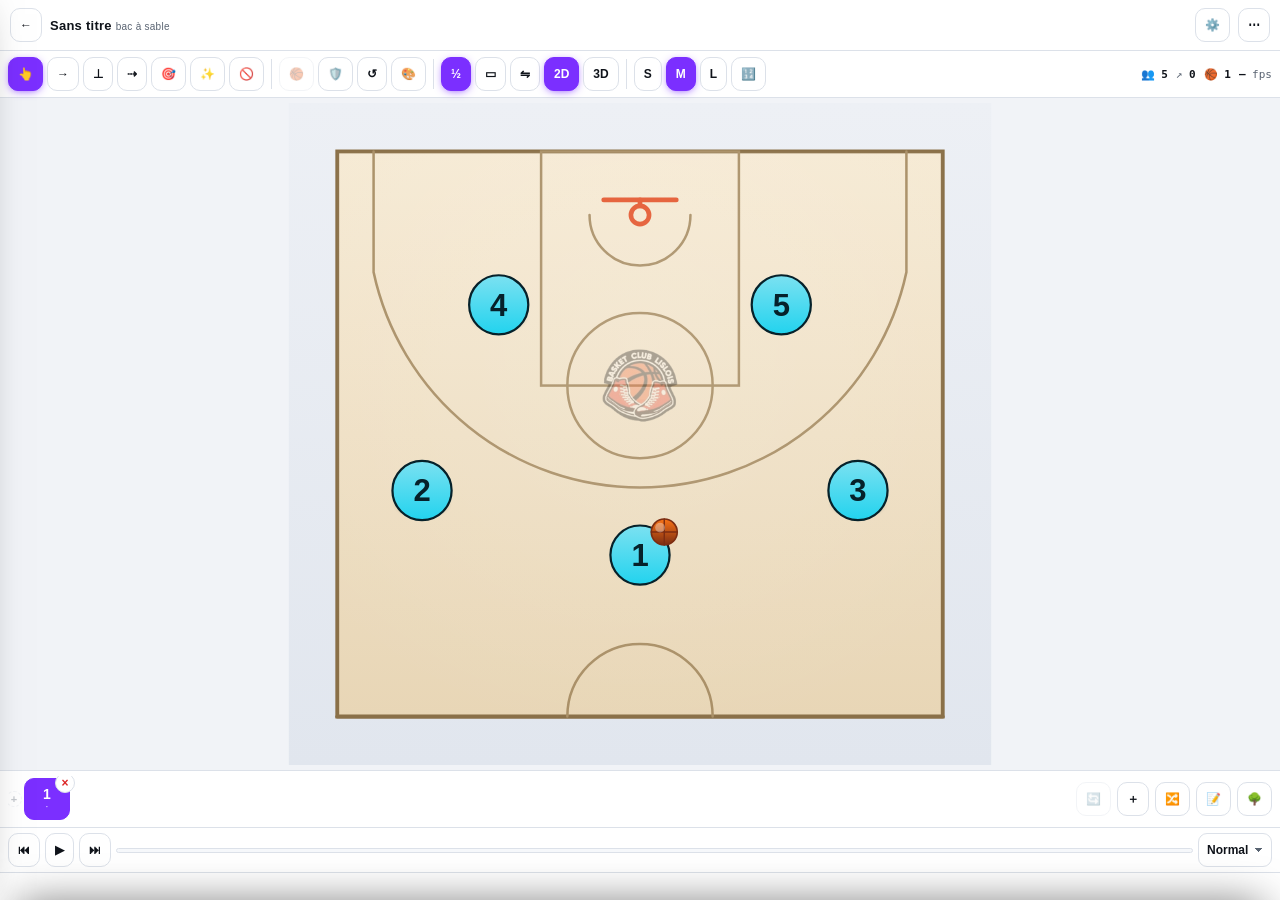
==== src/plays-editor-poc.html @ 437de2b0 "feat(exos): le ballon PARCOURT son trajet - passe, tir et ramassage deviennent sequentiels dans le t" ====
<!doctype html>
<html lang="fr">
<head>
<meta charset="utf-8">
<meta name="viewport" content="width=device-width,initial-scale=1,viewport-fit=cover,maximum-scale=1,user-scalable=no">
<meta name="color-scheme" content="light dark">
<meta name="robots" content="noindex">
<title>Éditeur d'animations — plays BCL</title>
<!--
  ══════════════════════════════════════════════════════════════════════════
  ÉDITEUR D'ANIMATIONS — un média du play, au même titre qu'une vidéo
  ══════════════════════════════════════════════════════════════════════════
  Le fichier ne partage toujours AUCUN code ni état avec index.html : il est
  invoqué en pleine page depuis la fiche d'un play, avec le play (et
  éventuellement l'animation) en paramètres d'URL —

      /src/plays-editor-poc.html?play=<idPlay>[&anim=<idAnim>][&mode=view]

  — et il écrit son résultat dans `plays.animations` (migration
  20260823_002). Sans `?play=`, il s'ouvre en BAC À SABLE : tout fonctionne
  sauf la publication.

  Ce que ce jalon apporte, par rapport au drag-and-drop du jalon 2 :

    · les TEMPS (steps) — un play n'est plus une photo mais une suite de
      photos, chacune avec ses flèches ;
    · la LECTURE animée de ces temps (rAF, jamais setInterval) ;
    · la PERSISTANCE — brouillon local toutes les 5 s + publication dans les
      animations du play ;
    · l'IMPORT / EXPORT JSON d'UNE animation, format d'échange atk-zone ;
    · l'EXPORT PHOTO — un PNG du temps affiché, ou la série complète en ZIP.

  ── CE QUE LA v.174 AJOUTE ────────────────────────────────────────────────
    · la POINTE des flèches est un `marker-end`, plus un triangle peint à part
      — c'est ce qui supprime le « pli » visible avant la tête sur les courbes
      (le trait s'arrête désormais pile à la base de la pointe) ;
    · l'ÉCRAN — une flèche de déplacement ENTIÈRE (trait plein + pointe) suivie
      de la barre perpendiculaire qui matérialise le mur à l'arrivée. C'est un
      déplacement comme un autre pour le modèle (isMoveKind) ;
    · la TAILLE des jetons — S 0,75× · M 1× · L 1,25×, publiée dans le JSON
      (`players_size`). Tout l'habillage étant exprimé en fraction de PR,
      chiffres, ballons et pointes suivent sans cas particulier ;
    · le MIROIR ⇋, qui bascule le play sur l'autre demi-terrain (ou l'autre
      panier) en retournant les coordonnées pour de bon ;
    · les COULEURS D'ÉQUIPE, lues sur le thème (`--pb-primary` /
      `--pb-secondary`, complémentaire HSL à défaut) plutôt qu'en dur ;
    · le LOGO du club peint sur le parquet, embarqué en data: URI pour
      survivre à l'export photo.

  ── CE QUE LA v.175 AJOUTE ────────────────────────────────────────────────
    · l'ÉTIQUETTE des pastilles — chiffres 1…5 ou lettres A…E pour l'attaque,
      la défense restant X1…X5 (`player_label_style`). C'est de l'AFFICHAGE
      pur : le modèle désigne toujours les joueuses par leur id, et le format
      d'échange par son numéro signé. Une seule fonction, labelOf(), sert le
      jeton, l'encart d'info et le fil d'aide.

  ── UN TEMPS = UNE PHOTO + CE QUI SE PASSE PENDANT ────────────────────────
  Chaque temps porte ses positions (`pos`), mais elles ne sont PAS un îlot :
  depuis la v.179 elles DÉCOULENT du temps précédent. C'est l'hérédité qui
  compte — un play est une suite continue, pas une pile de photos.

    · éditer le temps N (déplacer une joueuse, rallonger une flèche) recalcule
      l'entrée de N+1, N+2 … jusqu'au dernier temps : plus personne ne se
      téléporte entre la fin d'un temps et le début du suivant ;
    · le temps que le coach est en train d'éditer, LUI, n'est jamais recalculé
      sous ses doigts : la cascade part toujours de N+1 (cf. touch()). Sans ce
      décalage d'un cran, poser une joueuse serait immédiatement annulé par la
      cascade et le terrain deviendrait inéditable ;
    · la contrepartie est assumée : retoucher un temps AMONT écrase ce qui avait
      été rangé à la main en aval. On édite donc dans l'ordre chronologique.

  Le stockage reste une photo par temps (et non un calcul à la volée) pour la
  raison du jalon 2 : pendant un drag on n'écrit que des attributs, on ne
  reconstruit pas la scène. La cascade coûte 0,03 ms pour 20 temps × 10 jetons,
  elle tourne donc à chaque édition sans cache à invalider.

  ── UNITÉS ────────────────────────────────────────────────────────────────
  1 unité SVG = 10 cm. Toutes les cotes viennent des dimensions officielles
  FIBA : terrain 28,00 × 15,00 m · raquette 4,90 m de large · ligne des
  lancers francs à 5,80 m de la ligne de fond · cercle des LF r = 1,80 m ·
  arc à 3 pts r = 6,75 m depuis l'axe du cercle · corners droits à 0,90 m des
  lignes de touche · cercle (panier) à 1,575 m du fond, r = 0,225 m · planche
  à 1,20 m du fond, largeur 1,80 m · zone de non-charge r = 1,25 m.

  MARGE — 12 unités (1,20 m) tout autour de l'aire de jeu : c'est l'espace
  hors terrain où se place la joueuse qui fait la remise en touche.

  ── MODÈLE vs VUE ─────────────────────────────────────────────────────────
  Le modèle ne connaît QUE des coordonnées terrain ; une vue n'est qu'une
  projection (project/unproject) plus un dessin de terrain. La 2D top-down est
  l'identité, la 3D (lecture seule, jalon 4+) se branchera dans le même
  registre sans toucher au moteur d'édition. L'ÉDITION reste 2D : viser un
  jeton en perspective avec un doigt est frustrant sur iPhone.

  UN MODÈLE PAR MODE (demi / plein) — les deux terrains n'ont pas le même
  repère : chaque mode garde SON jeu de temps. Basculer ne détruit jamais le
  travail en cours. C'est le mode ACTIF qui est publié / exporté.

  ── PERF iPhone ───────────────────────────────────────────────────────────
  Le drag ne reconstruit RIEN : il écrit un transform sur le <g> du jeton et
  réécrit le d= des seules flèches qui touchent ce jeton, une fois par frame
  (rAF). La LECTURE suit la même règle : elle prépare ses éléments une fois en
  entrant dans un temps, puis ne fait qu'écrire des attributs par frame. Aucun
  setInterval nulle part — un timer qui dérive ferait glisser l'animation dès
  que Safari met l'onglet en veille.

  ── SÉCURITÉ ──────────────────────────────────────────────────────────────
  La clé Supabase ci-dessous est la clé PUBLISHABLE, déjà publique dans
  index.html : elle est faite pour vivre dans du JS servi au navigateur. Aucun
  secret de service n'est présent dans ce fichier.
-->
<style>
  /* ── Thème : suit le système, surchargeable par le bouton 🌓 ─────────
     Accent primaire cyan #22D3EE (attaque, cohérent avec le format JSON des
     plays), accent secondaire violet #7B2FFF (défense + contrôles actifs). */
  :root{
    --bg:#F1F3F7; --panel:#FFFFFF; --ink:#0F131A; --ink-2:#5A6472;
    --border:#DCE1E9; --btn:#FFFFFF; --field:#F6F8FB;
    --accent-2:#7B2FFF; --accent-2-ink:#FFFFFF;
    --out-hi:#EDF0F5; --out-lo:#E1E6EE;    /* zone hors-jeu (remises en touche) */
    --court-hi:#F6EAD4; --court-lo:#E8D6B6; /* parquet, dégradé vertical */
    --line:#A98F66; --line-strong:#8A7048;  /* lignes du terrain */
    --hoop:#E4572E;
    --player:#22D3EE; --player-hi:#7BE7F7; --player-ink:#04252E;
    --def:#7B2FFF; --def-hi:#A87CFF; --def-ink:#FFFFFF; --def-line:#3D1180;
    --arw-atk:#0E9BB8; --arw-def:#7B2FFF; --arw-shot:#E4572E;
    --ball:#F97316; --ball-line:#7C2D12;
    --warn:#D97706; --ok:#0E9F6E; --err:#DC2626;
    --sheen:#FFFFFF; --scrim:rgba(9,12,18,.42);
  }
  @media (prefers-color-scheme: dark){
    :root{
      --bg:#080B10; --panel:#121821; --ink:#E9EFF7; --ink-2:#8592A4;
      --border:#212936; --btn:#19212C; --field:#0D131B;
      --accent-2:#9B5CFF; --accent-2-ink:#0B0616;
      --out-hi:#141B25; --out-lo:#0D1219;
      --court-hi:#222B37; --court-lo:#161D26;
      --line:#55647A; --line-strong:#70819A;
      --hoop:#F2703F;
      --player:#22D3EE; --player-hi:#8FEEFB; --player-ink:#04252E;
      --def:#8B4CFF; --def-hi:#B78EFF; --def-ink:#FFFFFF; --def-line:#2B0A5E;
      --arw-atk:#38D9F0; --arw-def:#A87CFF; --arw-shot:#F2703F;
      --ball:#FB923C; --ball-line:#431407;
      --warn:#F59E0B; --ok:#34D399; --err:#F87171;
      --sheen:#FFFFFF; --scrim:rgba(0,0,0,.6);
    }
  }
  html[data-theme="light"]{
    --bg:#F1F3F7; --panel:#FFFFFF; --ink:#0F131A; --ink-2:#5A6472;
    --border:#DCE1E9; --btn:#FFFFFF; --field:#F6F8FB;
    --accent-2:#7B2FFF; --accent-2-ink:#FFFFFF;
    --out-hi:#EDF0F5; --out-lo:#E1E6EE; --court-hi:#F6EAD4; --court-lo:#E8D6B6;
    --line:#A98F66; --line-strong:#8A7048; --hoop:#E4572E; --player-hi:#7BE7F7;
    --def:#7B2FFF; --def-hi:#A87CFF; --def-ink:#FFFFFF; --def-line:#3D1180;
    --arw-atk:#0E9BB8; --arw-def:#7B2FFF; --arw-shot:#E4572E;
    --ball:#F97316; --ball-line:#7C2D12;
    --warn:#D97706; --ok:#0E9F6E; --err:#DC2626; --scrim:rgba(9,12,18,.42);
  }
  html[data-theme="dark"]{
    --bg:#080B10; --panel:#121821; --ink:#E9EFF7; --ink-2:#8592A4;
    --border:#212936; --btn:#19212C; --field:#0D131B;
    --accent-2:#9B5CFF; --accent-2-ink:#0B0616;
    --out-hi:#141B25; --out-lo:#0D1219; --court-hi:#222B37; --court-lo:#161D26;
    --line:#55647A; --line-strong:#70819A; --hoop:#F2703F; --player-hi:#8FEEFB;
    --def:#8B4CFF; --def-hi:#B78EFF; --def-ink:#FFFFFF; --def-line:#2B0A5E;
    --arw-atk:#38D9F0; --arw-def:#A87CFF; --arw-shot:#F2703F;
    --ball:#FB923C; --ball-line:#431407;
    --warn:#F59E0B; --ok:#34D399; --err:#F87171; --scrim:rgba(0,0,0,.6);
  }

  /* ── COULEURS D'ÉQUIPE — tokens de thème (v.174) ──────────────────────
     `--pb-primary` (attaque) et `--pb-secondary` (défense) sont désormais LA
     source des couleurs de jetons et de flèches. Elles portent ici les valeurs
     historiques — cyan / violet — pour que rien ne bouge par défaut, mais
     applyTeamColors() les RELIT au démarrage et à chaque bascule de thème :
     si la page hôte, un thème custom ou ?accent=/?accent2= en fournissent
     d'autres, ce sont celles-là qui pilotent tout. Secondaire absente ⇒ elle
     est dérivée de la primaire par rotation de +180° en HSL. Aucune des deux
     lisible ⇒ on garde ces valeurs de repli, telles quelles. */
  :root{--pb-primary:#22D3EE; --pb-secondary:#7B2FFF}
  @media (prefers-color-scheme: dark){:root{--pb-primary:#22D3EE; --pb-secondary:#8B4CFF}}
  html[data-theme="light"]{--pb-primary:#22D3EE; --pb-secondary:#7B2FFF}
  html[data-theme="dark"]{--pb-primary:#22D3EE; --pb-secondary:#8B4CFF}

  *{box-sizing:border-box}
  html,body{height:100%}
  body{
    margin:0; background:var(--bg); color:var(--ink);
    font-family:-apple-system,BlinkMacSystemFont,'Segoe UI',Roboto,sans-serif;
    display:flex; flex-direction:column; height:100dvh;
    /* Rien ne doit scroller : le drag ne doit jamais entrer en concurrence
       avec le scroll/bounce iOS. */
    overflow:hidden; overscroll-behavior:none;
    -webkit-user-select:none; user-select:none; -webkit-touch-callout:none;
    -webkit-tap-highlight-color:transparent;
    padding:env(safe-area-inset-top) env(safe-area-inset-right) env(safe-area-inset-bottom) env(safe-area-inset-left);
  }
  header{
    display:flex; align-items:center; gap:8px; padding:8px 10px;
    background:var(--panel); border-bottom:1px solid var(--border); flex:none;
  }
  header .title{font-size:13px; font-weight:700; letter-spacing:.02em; flex:1; min-width:0;
    overflow:hidden; text-overflow:ellipsis; white-space:nowrap}
  header .sub{font-size:10px; color:var(--ink-2); font-weight:500}
  .btn{
    appearance:none; border:1px solid var(--border); background:var(--btn);
    color:var(--ink); border-radius:10px; padding:0 12px; min-height:38px;
    font-size:13px; font-weight:600; cursor:pointer; touch-action:manipulation;
    transition:background .12s ease, border-color .12s ease, color .12s ease;
    white-space:nowrap;
  }
  .btn.on{
    background:var(--accent-2); color:var(--accent-2-ink);
    border-color:var(--accent-2); box-shadow:0 2px 10px -3px var(--accent-2);
  }
  .btn:disabled{opacity:.35; cursor:default; box-shadow:none}
  .btn.sm{min-height:34px; padding:0 9px; font-size:12px}
  .btn.xs{min-height:30px; padding:0 8px; font-size:11px; border-radius:8px}
  .btn.wide{width:100%; justify-content:center; text-align:left; padding:0 14px}
  .btn.danger{color:var(--err)}
  .bar{
    display:flex; align-items:center; gap:6px; padding:6px 8px; flex:none;
    flex-wrap:wrap; border-bottom:1px solid var(--border); background:var(--panel);
  }
  .seg{display:flex; gap:4px}
  .sep{width:1px; align-self:stretch; background:var(--border); margin:2px 1px}
  /* Encart d'info : compteurs du schéma + FPS mesuré pendant le drag/lecture. */
  .badge{
    margin-left:auto; display:flex; gap:8px; align-items:center;
    font-family:ui-monospace,SFMono-Regular,Menlo,monospace; font-size:11px;
    color:var(--ink-2); white-space:nowrap;
  }
  .badge b{color:var(--ink); font-weight:700}
  .stage{flex:1; min-height:0; padding:5px 8px; display:flex}
  svg#court{
    width:100%; height:100%; display:block;
    /* CLÉ iPhone : coupe scroll, pinch et double-tap-zoom sur toute la
       surface du terrain, sinon Safari « vole » le geste au 1er mouvement. */
    touch-action:none;
  }

  /* ── Dégradés (les attributs SVG n'acceptent pas var(), on passe par CSS) */
  #gOut .a{stop-color:var(--out-hi)}     #gOut .b{stop-color:var(--out-lo)}
  #gFloor .a{stop-color:var(--court-hi)} #gFloor .b{stop-color:var(--court-lo)}
  #gDisc .a{stop-color:var(--player-hi)} #gDisc .b{stop-color:var(--player)}
  #gDef .a{stop-color:var(--def-hi)}     #gDef .b{stop-color:var(--def)}
  #gBall .a{stop-color:var(--ball)}      #gBall .b{stop-color:var(--ball-line)}
  #gSheen .a{stop-color:var(--sheen); stop-opacity:.13}
  #gSheen .b{stop-color:var(--sheen); stop-opacity:0}
  #gShadow .a{stop-color:#000; stop-opacity:.34}
  #gShadow .b{stop-color:#000; stop-opacity:.14}
  #gShadow .c{stop-color:#000; stop-opacity:0}

  .out{fill:url(#gOut)}
  .court{fill:url(#gFloor)}
  .sheen{fill:url(#gSheen); pointer-events:none}
  /* Lignes fines : le trait « premium » vient de la finesse + du dégradé
     de fond, pas d'un contour épais. */
  .ln{fill:none; stroke:var(--line); stroke-width:.62; stroke-linecap:round}
  .ln.strong{stroke:var(--line-strong); stroke-width:.95}
  .hp{fill:none; stroke:var(--hoop); stroke-width:1.15; stroke-linecap:round}
  /* ── v.214 · JALON 6 — VUE 3D (LECTURE SEULE) ───────────────────────
     Perspective OBLIQUE : le sol subit UNE matrice affine, partagee par le
     terrain, les fleches, les zones et le calque de lecture. project() EST
     cette matrice : un trace ecrit en coordonnees terrain atterrit donc
     exactement sous le jeton, sans toucher au constructeur de chemins.
     Les elements VERTICAUX (panneau, cercle, filet, jetons) restent DEBOUT :
     ils sont poses a la position projetee mais jamais deformes. */
  .sky3{fill:url(#gSky); pointer-events:none}
  .slab3{fill:#000; opacity:.42; pointer-events:none}
  .bb3{fill:var(--hoop); fill-opacity:.13; stroke:var(--hoop); stroke-width:.7}
  .rim3{fill:none; stroke:var(--hoop); stroke-width:1.15}
  .net3{fill:none; stroke:var(--hoop); stroke-width:.45; opacity:.7; stroke-linecap:round}
  .post3{fill:none; stroke:var(--hoop); stroke-width:.9; opacity:.7}
  .hsh3{fill:#000; opacity:.20; pointer-events:none}
  /* Relief du parquet : le fond s'assombrit, l'avant reste clair. */
  .depth3{fill:url(#gDepth); pointer-events:none}
  .near3{fill:none; stroke:var(--line); stroke-width:1.05; stroke-linecap:round; opacity:.95}
  body.v3d .ln{stroke-width:.46}
  body.v3d .ln.strong{stroke-width:.62}
  /* PION DEBOUT (v.214b). Tête face caméra : le chiffre reste lisible, ce
     qu'un cylindre vu de haut ne permet pas. */
  .foot3{fill:#000; opacity:.34; pointer-events:none}
  .token .stem3{fill:url(#gDisc); opacity:.68}
  .token.def .stem3{fill:url(#gDef); opacity:.68}
  .gloss3{fill:#fff; opacity:.15; pointer-events:none}
  .token .sh.sh3{opacity:.34}
  .bgl{fill:#fff; opacity:.34; pointer-events:none}
  /* Ballon en vol : les coutures tournent. Transform CSS pur = composité,
     aucune frame de rAF en plus — et coupé net sous reduced-motion. */
  @keyframes fbspin{from{transform:rotate(0deg)}to{transform:rotate(360deg)}}
  body.v3d #lay-play .fb .spin{transform-origin:0 0; animation:fbspin 1.15s linear infinite}
  @media (prefers-reduced-motion: reduce){ body.v3d #lay-play .fb .spin{animation:none} }
  /* Barre de caméra : deux angles + un retour à zéro. */
  .cam3d{position:fixed; left:50%; transform:translateX(-50%);
    bottom:calc(env(safe-area-inset-bottom,0px) + 48px); z-index:60; display:none;
    gap:10px; align-items:center; padding:6px 12px; border-radius:999px;
    background:rgba(15,23,42,.88); border:1px solid rgba(148,163,184,.35);
    box-shadow:0 6px 18px rgba(0,0,0,.35)}
  body.v3d .cam3d{display:flex}
  body.viewer.v3d .cam3d{bottom:calc(env(safe-area-inset-bottom,0px) + 114px)}
  .cam3d label{display:flex; align-items:center; gap:5px; color:#cbd5e1; font-size:13px}
  .cam3d input[type=range]{width:82px; accent-color:var(--accent,#22D3EE)}
  /* Bandeau discret : la 3D est une vue de LECTURE, il faut que ca se voie. */
  .v3dbadge{position:fixed; left:50%; transform:translateX(-50%);
    bottom:calc(env(safe-area-inset-bottom,0px) + 12px); z-index:60; display:none;
    padding:6px 12px; border-radius:999px; background:rgba(15,23,42,.85); color:#e2e8f0;
    font-size:12px; font-weight:600; letter-spacing:.02em; pointer-events:none;
    border:1px solid rgba(148,163,184,.35); box-shadow:0 6px 18px rgba(0,0,0,.35)}
  body.v3d .v3dbadge{display:block}
  body.viewer.v3d .v3dbadge{bottom:calc(env(safe-area-inset-bottom,0px) + 78px)}

  /* ── Flèches ───────────────────────────────────────────────────────── */
  /* v.174 — LA POINTE EST UN marker-end, PLUS UN TRIANGLE DESSINÉ À PART.
     Avant, le tracé allait jusqu'à la pointe ET un triangle était peint
     par-dessus, orienté sur la tangente FINALE. Sur une courbe un peu serrée,
     le trait s'écartait latéralement de cet axe sur la longueur de la tête et
     ressortait par le flanc du triangle : le « pli » / blob visible juste
     avant la pointe. Désormais le tracé s'arrête EXACTEMENT à la base de la
     tête (updateArrow rogne de hl en plus) et le marker prend le relais dans
     l'axe de la tangente : plus rien ne dépasse, à n'importe quelle courbure. */
  .arw .body{fill:none; stroke-linecap:round; stroke-linejoin:round; pointer-events:none}
  /* Zone de saisie invisible et large : sur iPhone, un trait de 1,4 unité
     est intouchable au doigt. pointer-events:stroke ne capte QUE le tracé. */
  .arw .hit{fill:none; stroke:transparent; stroke-width:9; pointer-events:stroke; cursor:pointer}
  .arw.atk .body{stroke:var(--arw-atk); marker-end:url(#mkAtk)}
  .arw.def .body{stroke:var(--arw-def); marker-end:url(#mkDef)}
  .arw.shot .body{stroke:var(--arw-shot); marker-end:url(#mkShot)}
  /* Écran (screen) : une flèche de déplacement ENTIÈRE — même trait plein,
     même pointe — suivie de la barre perpendiculaire qui matérialise le mur.
     Seul le marker change, et il porte les deux formes d'un coup. Trois
     classes, donc plus spécifique que `.arw.atk .body` : c'est lui qui gagne. */
  .arw.atk.screen .body{marker-end:url(#mkScrAtk)}
  .arw.def.screen .body{marker-end:url(#mkScrDef)}
  /* v.202 — MATÉRIALISATION DES ÉPAULES. Quand une flèche d'écran atteint sa
     destination, on pose autour du jeton un halo (le tronc) flanqué de deux
     demi-disques (les épaules qui bloquent), alignés sur le mur de l'écran.
     C'est un <g> STATIQUE : la boucle ne fait que basculer un `display`, donc
     aucun coût par frame — et rien à neutraliser en `prefers-reduced-motion`,
     il n'y a aucune transition à couper. Le groupe vit dans le calque des
     tracés, donc SOUS les jetons : le halo se lit en anneau, jamais en masque. */
  .scrshld{pointer-events:none}
  .scrshld .core{fill:var(--arw-atk,#22D3EE); fill-opacity:0.20;
    stroke:var(--arw-atk,#22D3EE); stroke-opacity:0.7; stroke-width:0.5}
  .scrshld .sh{fill:var(--arw-atk,#22D3EE); fill-opacity:0.9}
  .scrshld.def .core{fill:var(--arw-def,#8A93A3); stroke:var(--arw-def,#8A93A3)}
  .scrshld.def .sh{fill:var(--arw-def,#8A93A3)}
  #mkAtk .h, #mkScrAtk .h{fill:var(--arw-atk)}
  #mkDef .h, #mkScrDef .h{fill:var(--arw-def)}
  #mkShot .h{fill:var(--arw-shot)}
  .arw .body{stroke-width:1.45}
  /* Passe = trait pointillé (convention basket). Le tiret est exprimé en
     unités terrain, donc il garde la même densité dans les deux modes. */
  .arw.pass .body{stroke-width:1.25; stroke-dasharray:3.4 2.8}
  .arw.shot .body{stroke-width:1.35; stroke-dasharray:5.5 3}
  .arw .wp{fill:var(--panel); stroke:var(--ink-2); stroke-width:.5; pointer-events:none}
  /* Zone de saisie du waypoint : le disque dessiné est petit, la cible ne
     doit pas l'être (même raison que .hit sur le tracé). */
  .arw .wphit{fill:transparent; pointer-events:all; cursor:grab}
  /* Poignée d'extrémité (jalon 3.6) : même disque que le waypoint, mais elle
     ne vit qu'en mode Sélection — c'est le seul mode où l'on retouche une
     flèche déjà posée. touch-action:none, sinon iOS lit le geste en scroll. */
  .arw .tip{fill:var(--panel); stroke:var(--ink-2); stroke-width:.6; pointer-events:none}
  .arw .tiphit{fill:transparent; pointer-events:all; cursor:grab; touch-action:none}
  body:not([data-tool="select"]) .arw .tip,
  body:not([data-tool="select"]) .arw .tiphit{display:none}
  /* En mode gomme, on annonce la cible au survol/au doigt. */
  body[data-tool="erase"] .arw .body{opacity:.9}
  body[data-tool="erase"] .arw:hover .body{stroke:var(--hoop)}
  body[data-tool="erase"] .arw:hover .head{fill:var(--hoop)}
  body[data-tool="erase"] .arw .wp{stroke:var(--hoop); stroke-width:.9}
  /* Les waypoints ne sont manipulables qu'en sélection et en gomme (poser,
     déplacer, retirer) — pendant un tracé de flèche ils ne feraient que gêner. */
  body[data-tool="move"] .arw .wp, body[data-tool="pass"] .arw .wp,
  body[data-tool="shot"] .arw .wp, body[data-tool="screen"] .arw .wp,
  body[data-tool="hl"] .arw .wp{display:none}
  body[data-tool="move"] .arw .wphit, body[data-tool="pass"] .arw .wphit,
  body[data-tool="shot"] .arw .wphit, body[data-tool="screen"] .arw .wphit,
  body[data-tool="hl"] .arw .wphit{display:none}

  /* Logo peint sur le parquet : sous les jetons ET sous les flèches, comme sur
     un vrai terrain. pointer-events:none, sinon il volerait les taps du fond. */
  .logo{pointer-events:none}

  .token{cursor:grab}
  /* Ombre PEINTE (ellipse en dégradé radial) plutôt qu'un filter CSS : un
     drop-shadow se recalcule à chaque frame et coûte cher sur iPhone, alors
     que cette ellipse suit le jeton gratuitement dans le même transform. */
  .token .sh{fill:url(#gShadow); pointer-events:none}
  /* Fantome d'origine (jalon 3.7) : UN noeud SVG statique pose au pointerdown
     et retire au pointerup — aucun re-render pendant le drag. */
  .gh{fill:none; stroke:var(--player); stroke-width:.7; stroke-dasharray:1.6 1.2;
      opacity:.25; pointer-events:none}
  .gh.def{stroke:var(--def)}
  .gh.near{opacity:.6; stroke-width:1.2; stroke-dasharray:none}
  #gh-hint{position:fixed; left:50%; bottom:calc(env(safe-area-inset-bottom,0px) + 84px);
    transform:translateX(-50%); z-index:60; padding:8px 13px; border-radius:999px;
    background:var(--panel); color:var(--ink,#e9eef5); border:1px solid var(--line);
    font-size:12px; box-shadow:0 6px 18px rgba(0,0,0,.28); opacity:0;
    transition:opacity .25s; pointer-events:none}
  #gh-hint.on{opacity:.94}
  .token .disc{fill:url(#gDisc); stroke:var(--player-ink); stroke-width:.55}
  .token.def .disc{fill:url(#gDef); stroke:var(--def-line); stroke-width:.55}
  .token .halo{
    fill:none; stroke:var(--accent-2); stroke-width:1.6; opacity:0;
    pointer-events:none;
  }
  /* Les défenseurs SONT violets : leur halo doit contraster, donc cyan. */
  .token.def .halo{stroke:var(--player)}
  .token .num{
    fill:var(--player-ink); font-weight:800; text-anchor:middle;
    font-family:-apple-system,BlinkMacSystemFont,sans-serif; pointer-events:none;
  }
  .token.def .num{fill:var(--def-ink)}
  .token .ball{display:none; pointer-events:none}
  .token.has-ball .ball{display:block}
  .token .ball .b{fill:url(#gBall); stroke:var(--ball-line); stroke-width:.4}
  .token .ball .s{fill:none; stroke:var(--ball-line); stroke-width:.35; stroke-linecap:round}
  /* Dribble : le ballon rebondit tant que sa porteuse se DÉPLACE. Un simple
     translateY (compositor, pas de filter ni de layout) — l'amplitude vient
     de --dribble-y, recalculée avec PR pour rester juste à toutes tailles.
     La couture reste solidaire : c'est le <g class="ball"> entier qui bouge. */
  @keyframes pbDribble{
    0%,100%{transform:translateY(calc(var(--dribble-y, 1px) * -0.35))}
    50%     {transform:translateY(var(--dribble-y, 1px))}
  }
  .token.has-ball.dribbling .ball{animation:pbDribble .5s ease-in-out infinite; will-change:transform}
  @media (prefers-reduced-motion: reduce){ .token.has-ball.dribbling .ball{animation:none} }
  /* Sélection : la joueuse active prend le halo, les autres reculent d'un
     cran (80 %). Une opacité, pas un filtre : gratuit au compositing. */
  .token.active .halo{opacity:.9}
  #lay-tok.has-active .token:not(.active){opacity:.8}
  /* v.237 — outil Passe en atelier : une passe part FORCÉMENT d'un ballon,
     donc les mains vides sont grisées tant que la passeuse n'est pas choisie.
     Porté par #lay-tok pour l'emporter sur la règle .has-active ci-dessus. */
  #lay-tok .token.nopass{opacity:.3}
  /* Retour visuel au doigt : halo violet, aucune transition (une transition
     ajouterait de la latence perçue pendant le déplacement). */
  .token.drag{cursor:grabbing}
  .token.drag .halo{opacity:.85}
  .token.drag .disc{stroke-width:.9}
  /* Source d'une flèche en cours de tracé : halo qui respire. */
  .token.pending .halo{opacity:.95; animation:pulse .9s ease-in-out infinite}
  @keyframes pulse{50%{opacity:.35}}
  /* Highlight (✨) : marquer une joueuse pour le temps courant. En ÉDITION on
     reprend le halo qui respire (le même code visuel que « source d'une flèche »
     — le coach le lit déjà) plus une pastille ✨ à côté du numéro ; en LECTURE
     c'est la couche #lay-play qui prend le relais avec l'anneau de la tireuse. */
  /* v.210 — UN seul highlight, UNE seule couleur : l'orange de la tireuse
     (--arw-shot), porte par le seul anneau .hlpulse de la couche de lecture.
     Le halo du jeton n'etait PAS reutilisable ici : sa couleur depend du camp,
     par contraste voulu (.token.def .halo est peint en var(--player), donc
     CYAN sur un defenseur) — un defenseur marque pulsait en bleu pendant que
     l'anneau de lecture pulsait en orange sur les autres. En edition
     l'indicateur reste la pastille ✨ a cote du numero : discret, et surtout
     pas un anneau de plus a interpreter. */
  .token .hlmark{pointer-events:none; text-anchor:middle; fill:var(--arw-shot)}
  body.playing .token .hlmark{display:none}

  /* ── Couche de LECTURE ──────────────────────────────────────────────── */
  body.playing .token{cursor:default}
  body.playing #lay-arw{display:none}
  #lay-play{pointer-events:none}
  #lay-play .trail{fill:none; stroke:var(--arw-atk); stroke-width:1.1; opacity:.35;
    stroke-linecap:round; pointer-events:none}
  #lay-play .trail.def{stroke:var(--arw-def)}
  #lay-play .pline{fill:none; stroke:var(--arw-atk); stroke-width:1.25;
    stroke-dasharray:3.4 2.8; stroke-linecap:round; pointer-events:none}
  #lay-play .sline{fill:none; stroke:var(--arw-shot); stroke-width:1.35;
    stroke-dasharray:5.5 3; stroke-linecap:round; pointer-events:none}
  #lay-play .spulse{fill:none; stroke:var(--arw-shot); stroke-width:1.5; pointer-events:none}
  #lay-play .hlpulse{fill:none; stroke:var(--arw-shot); stroke-width:1.5; pointer-events:none}
  #lay-play .fb .b{fill:url(#gBall); stroke:var(--ball-line); stroke-width:.4}
  #lay-play .fb .s{fill:none; stroke:var(--ball-line); stroke-width:.35; stroke-linecap:round}

  /* ── Timeline des temps ─────────────────────────────────────────────── */
  .tl{
    flex:none; display:flex; align-items:center; gap:6px; padding:5px 8px;
    background:var(--panel); border-top:1px solid var(--border);
  }
  .tl-scroll{
    flex:1; min-width:0; display:flex; gap:6px; overflow-x:auto; overflow-y:hidden;
    padding:2px; scrollbar-width:none; -webkit-overflow-scrolling:touch;
    touch-action:pan-x;
  }
  .tl-scroll::-webkit-scrollbar{display:none}
  .chip{
    position:relative; flex:none; width:46px; height:42px; border-radius:10px;
    border:1px solid var(--border); background:var(--btn); color:var(--ink-2);
    display:flex; flex-direction:column; align-items:center; justify-content:center;
    font-size:14px; font-weight:800; cursor:pointer; touch-action:manipulation;
    transition:background .12s ease, border-color .12s ease, color .12s ease;
  }
  .chip .mini{font-size:8px; font-weight:600; letter-spacing:.04em; opacity:.75;
    line-height:1.1; margin-top:1px}
  .chip.on{background:var(--accent-2); color:var(--accent-2-ink); border-color:var(--accent-2)}
  /* Le temps qui vient d'être inséré se signale une seconde : sans ça, une
     insertion au milieu de 8 chips passe totalement inaperçue. */
  @keyframes chip-pop{
    0%{transform:scale(.6); opacity:0}
    60%{transform:scale(1.08); opacity:1}
    100%{transform:scale(1); opacity:1}
  }
  .chip.pop{animation:chip-pop .22s ease-out}
  /* Point d'insertion entre deux temps. Discret par défaut (pointillé, très
     transparent) : la timeline reste lisible même avec 20 temps. Il ne prend
     sa couleur d'accent qu'au survol / focus / appui. */
  .ins{
    flex:none; align-self:center; width:16px; height:16px; margin:0 -4px; padding:0;
    border-radius:50%; border:1px dashed var(--border); background:transparent;
    color:var(--ink-2); font-size:11px; font-weight:800; line-height:1;
    display:flex; align-items:center; justify-content:center; cursor:pointer;
    opacity:.35; touch-action:manipulation;
    transition:opacity .12s ease, border-color .12s ease, color .12s ease, transform .12s ease;
  }
  .ins:hover, .ins:focus-visible, .ins:active{
    opacity:1; transform:scale(1.15); border-style:solid;
    border-color:var(--accent-2); color:var(--accent-2);
  }
  /* Point orange : la photo de ce temps ne découle pas du temps précédent
     (cf. en-tête). Ce n'est pas une erreur, juste une information. */
  .chip.desync::after{
    content:''; position:absolute; top:3px; left:3px; width:6px; height:6px;
    border-radius:50%; background:var(--warn);
  }
  .chip .x{
    position:absolute; top:-6px; right:-6px; width:20px; height:20px; display:none;
    border-radius:50%; border:1px solid var(--border); background:var(--panel);
    color:var(--err); font-size:12px; font-weight:800; line-height:1;
    align-items:center; justify-content:center; padding:0; cursor:pointer;
  }
  .chip.on .x{display:flex}

  /* ── Barre de lecture ───────────────────────────────────────────────── */
  .pb{border-top:1px solid var(--border); border-bottom:none; padding:5px 8px; gap:5px}
  .prog{
    flex:1; min-width:60px; height:22px; display:flex; align-items:center;
    cursor:pointer; touch-action:none;
  }
  .prog .track{width:100%; height:5px; border-radius:3px; background:var(--field);
    border:1px solid var(--border); overflow:hidden}
  .prog .fill{height:100%; width:0; background:var(--accent-2); border-radius:3px}
  select.sel{
    appearance:none; border:1px solid var(--border); background:var(--btn);
    color:var(--ink); border-radius:9px; min-height:34px; font-size:12px;
    font-weight:600; padding:0 22px 0 8px; cursor:pointer;
    background-image:linear-gradient(45deg,transparent 50%,var(--ink-2) 50%),
                     linear-gradient(135deg,var(--ink-2) 50%,transparent 50%);
    background-position:calc(100% - 12px) 50%, calc(100% - 8px) 50%;
    background-size:4px 4px, 4px 4px; background-repeat:no-repeat;
  }

  .hint{
    flex:none; margin:0; padding:4px 12px 7px; font-size:11px; line-height:1.45;
    color:var(--ink-2); text-align:center; min-height:28px;
    background:var(--panel); border-top:1px solid var(--border);
  }
  .hint b{color:var(--ink)}

  /* ── Bandeau brouillon ──────────────────────────────────────────────── */
  .draft{
    flex:none; display:none; align-items:center; gap:8px; padding:8px 10px;
    background:var(--field); border-bottom:1px solid var(--border); font-size:12px;
  }
  .draft.show{display:flex}
  .draft span{flex:1; min-width:0}

  /* ── Feuilles (métadonnées, plays, menu) ────────────────────────────── */
  .scrim{
    position:fixed; inset:0; background:var(--scrim); z-index:40; display:none;
    -webkit-backdrop-filter:blur(2px); backdrop-filter:blur(2px);
  }
  .scrim.show{display:block}
  .sheet{
    position:fixed; left:0; right:0; bottom:0; z-index:41; display:none;
    background:var(--panel); border-top:1px solid var(--border);
    border-radius:16px 16px 0 0; padding:12px 12px calc(12px + env(safe-area-inset-bottom));
    max-height:82dvh; overflow-y:auto; -webkit-overflow-scrolling:touch;
    box-shadow:0 -8px 30px -12px rgba(0,0,0,.4);
  }
  .sheet.show{display:block}
  .sheet h2{margin:2px 0 10px; font-size:14px; font-weight:800}
  .sheet .row{display:flex; gap:6px; margin-bottom:8px}
  .sheet .row .btn{flex:1}
  .fld{margin-bottom:9px}
  .fld label{display:block; font-size:11px; font-weight:700; color:var(--ink-2); margin-bottom:3px}
  .fld input, .fld textarea, .fld select{
    width:100%; background:var(--field); border:1px solid var(--border);
    color:var(--ink); border-radius:9px; padding:9px 10px; font-size:13px;
    font-family:inherit; -webkit-user-select:text; user-select:text; outline:none;
  }
  .fld textarea{resize:vertical; min-height:64px; line-height:1.5}
  .fld .note{font-size:10px; color:var(--ink-2); margin-top:3px}
  .fld input:focus, .fld textarea:focus, .fld select:focus{border-color:var(--accent-2)}
  .plist{display:flex; flex-direction:column; gap:6px}
  .pitem{
    display:flex; align-items:center; gap:9px; padding:9px 10px; cursor:pointer;
    border:1px solid var(--border); background:var(--btn); border-radius:10px;
  }
  .pitem .dot{width:9px; height:9px; border-radius:50%; flex:none; background:var(--player)}
  .pitem .t{flex:1; min-width:0}
  .pitem .t b{display:block; font-size:13px; font-weight:700;
    overflow:hidden; text-overflow:ellipsis; white-space:nowrap}
  .pitem .t small{font-size:10px; color:var(--ink-2)}
  .empty{padding:18px 8px; text-align:center; font-size:12px; color:var(--ink-2)}

  /* ── Toast ──────────────────────────────────────────────────────────── */
  .toast{
    position:fixed; left:50%; bottom:calc(18px + env(safe-area-inset-bottom));
    transform:translateX(-50%) translateY(14px); z-index:50; opacity:0;
    background:var(--panel); border:1px solid var(--border); border-radius:11px;
    padding:9px 14px; font-size:12px; font-weight:600; pointer-events:none;
    box-shadow:0 8px 26px -12px rgba(0,0,0,.5); max-width:88vw; text-align:center;
    transition:opacity .18s ease, transform .18s ease;
  }
  .toast.show{opacity:1; transform:translateX(-50%) translateY(0)}
  .toast.ok{color:var(--ok)} .toast.err{color:var(--err)}

  /* ══ JALON 4 ═══════════════════════════════════════════════════════════
     Arbre des branches (tiroir gauche) + pistes + viewer joueuse. */

  /* ── Tiroir « arbre du play » ───────────────────────────────────────── */
  .tree{
    position:fixed; top:0; left:0; bottom:0; width:min(80vw,308px); z-index:40;
    background:var(--panel); border-right:1px solid var(--border);
    transform:translateX(-104%); transition:transform .2s ease; display:flex;
    flex-direction:column; gap:8px; box-shadow:0 0 42px -14px rgba(0,0,0,.55);
    padding:calc(12px + env(safe-area-inset-top)) 11px calc(11px + env(safe-area-inset-bottom));
  }
  .tree.show{transform:none}
  .tree h2{font-size:13px; margin:0}
  .tree .scroll{flex:1; min-height:0; overflow:auto; -webkit-overflow-scrolling:touch}
  .tnode{
    display:flex; align-items:center; gap:6px; padding:6px 7px; margin-bottom:2px;
    border:1px solid transparent; border-radius:9px; cursor:pointer; font-size:12px;
  }
  .tnode:active{background:var(--field)}
  .tnode.on{border-color:var(--accent-2); background:var(--field)}
  .tnode .nm{flex:1; min-width:0; font-weight:700; overflow:hidden; text-overflow:ellipsis; white-space:nowrap}
  .tnode .ct{flex:none; font-size:10px; color:var(--ink-2); font-weight:600}
  .tnode .del{flex:none; border:0; background:none; padding:2px 3px; font-size:12px; cursor:pointer; color:var(--ink-2)}
  /* Kebab ⋯ : la porte d'entree des actions rares d'une branche (v.221). */
  .tnode .kb{
    flex:none; border:1px solid var(--border); background:none; border-radius:8px;
    padding:0 6px; height:24px; line-height:21px; font-size:14px; letter-spacing:1px;
    cursor:pointer; color:var(--ink-2);
  }
  .tnode .kb:active{background:var(--field)}
  .brmenu-back{position:fixed; inset:0; z-index:2000}
  .brmenu{
    position:fixed; z-index:2001; min-width:184px; max-width:230px; padding:5px;
    background:var(--panel); border:1px solid var(--border); border-radius:12px;
    box-shadow:0 12px 30px rgba(0,0,0,.38);
    display:flex; flex-direction:column; gap:1px;
    opacity:0; transform:scale(.96); transform-origin:top right;
    transition:opacity .12s ease, transform .12s ease;
  }
  .brmenu.show{opacity:1; transform:none}
  .brmenu .hd{
    font-size:10px; font-weight:700; color:var(--ink-2); padding:4px 8px 6px;
    overflow:hidden; text-overflow:ellipsis; white-space:nowrap;
  }
  .brmenu button{
    display:flex; align-items:center; gap:9px; width:100%; text-align:left;
    border:0; background:none; color:inherit; font:inherit; font-size:13px; font-weight:600;
    padding:9px 8px; border-radius:8px; cursor:pointer;
  }
  .brmenu button:active{background:var(--field)}
  .brmenu button[disabled]{opacity:.32; cursor:default}
  .brmenu button.danger{color:var(--danger,#E4572E)}

  /* ── Pistes (vue « éditeur vidéo ») ─────────────────────────────────── */
  .lanes{border-top:1px solid var(--border); padding-top:7px; display:flex; flex-direction:column; gap:4px}
  .lanes .cap{font-size:10px; color:var(--ink-2); font-weight:700}
  .lane{display:flex; align-items:center; gap:5px; cursor:pointer; font-size:10px; color:var(--ink-2)}
  .lane .lbl{flex:none; max-width:104px; overflow:hidden; text-overflow:ellipsis; white-space:nowrap}
  .lane .blocks{display:flex; gap:2px; flex-wrap:wrap}
  .lane .blocks i{display:block; width:13px; height:7px; border-radius:2px; background:var(--accent-2); opacity:.45}
  .lane.main .blocks i{opacity:.9}
  .lane.main .lbl{color:var(--ink); font-weight:700}

  /* ── Viewer joueuse : plein écran, rien d'autre que le terrain ──────── */
  body.viewer header, body.viewer .bar, body.viewer .tl,
  body.viewer .hint, body.viewer .draft, body.viewer .tree{display:none !important}
  body.viewer .stage{padding:0}
  .vw{position:fixed; inset:0; z-index:60; display:none; pointer-events:none}
  body.viewer .vw{display:block}
  .vw .top{
    position:absolute; left:8px; right:8px; display:flex; align-items:center; gap:8px;
    top:calc(7px + env(safe-area-inset-top));
  }
  .vw .crumb{
    flex:1; min-width:0; overflow:hidden; text-overflow:ellipsis; white-space:nowrap;
    background:var(--panel); border:1px solid var(--border); border-radius:999px;
    padding:5px 11px; font-size:11px; font-weight:700; color:var(--ink-2); opacity:.94;
  }
  .vw .bot{
    position:absolute; left:0; right:0; display:flex; justify-content:center; gap:7px;
    flex-wrap:wrap; padding:0 8px; bottom:calc(9px + env(safe-area-inset-bottom));
  }
  .vw .btn{pointer-events:auto; opacity:.9}
  .vwmenu{position:fixed; inset:0; z-index:70; display:none; align-items:center; justify-content:center; background:var(--scrim)}
  .vwmenu.show{display:flex}
  .vwmenu .card{
    background:var(--panel); border:1px solid var(--border); border-radius:15px;
    padding:12px; width:min(92vw,330px); max-height:72vh; overflow:auto;
  }
  .vwmenu .card .row{display:flex; gap:6px; margin-bottom:6px}
  .vwmenu .card .row .btn{flex:1}

  /* ── v.188 · fil d'ariane cliquable, 🏠, panneau « Explorer » ───────── */
  .vw .crumb{display:flex; align-items:center; gap:2px; padding:3px 6px}
  .vw .crumb .cr{
    pointer-events:auto; border:0; background:none; padding:2px 6px; border-radius:999px;
    font:inherit; font-size:11px; font-weight:700; color:var(--ink-2); cursor:pointer;
    max-width:38vw; overflow:hidden; text-overflow:ellipsis; white-space:nowrap;
  }
  .vw .crumb .cr:last-child{color:var(--ink)}
  .vw .crumb .cr:active,
  .vw .crumb .cr:focus-visible{background:var(--field); color:var(--ink); outline:none}
  .vw .crumb .sep{flex:none; opacity:.45}
  /* Le panneau monte en `transform` SEUL (couche composée) : animer sa
     hauteur ou son `bottom` relayouterait le terrain à chaque frame alors que
     la lecture tourne encore derrière — sur iPhone ça se voit tout de suite. */
  .vwexp{
    position:fixed; left:0; right:0; bottom:0; z-index:72; display:flex; flex-direction:column;
    max-height:56dvh; background:var(--panel); border-top:1px solid var(--border);
    border-radius:17px 17px 0 0; box-shadow:0 -14px 44px -18px rgba(0,0,0,.6);
    padding:8px 11px calc(11px + env(safe-area-inset-bottom));
    transform:translateY(101%); transition:transform .22s ease; will-change:transform;
  }
  .vwexp.show{transform:none}
  .vwexp .grab{flex:none; width:38px; height:4px; border-radius:999px; background:var(--border); margin:0 auto 8px}
  .vwexp .hd{display:flex; align-items:center; gap:8px; margin-bottom:6px}
  .vwexp .hd h3{flex:1; margin:0; font-size:12px}
  .vwexp .scroll{flex:1; min-height:0; overflow:auto; -webkit-overflow-scrolling:touch}
  .xnode{
    display:flex; align-items:center; gap:7px; padding:9px 8px; margin-bottom:3px;
    border:1px solid transparent; border-radius:10px; cursor:pointer; font-size:12px;
  }
  .xnode:active{background:var(--field)}
  .xnode.on{border-color:var(--accent-2); background:var(--field)}
  .xnode .nm{flex:1; min-width:0; font-weight:700; overflow:hidden; text-overflow:ellipsis; white-space:nowrap}
  .xnode .ct{flex:none; font-size:10px; color:var(--ink-2); font-weight:600}
  /* v.220 - deux portes par noeud. ▶ rejoue le chemin complet depuis le debut
     (comportement Jalon 4, inchange) ; >> saute directement au T1 de la
     variante. Boutons explicites plutot qu un appui long : la difference doit
     se lire, pas se deviner. */
  .xnode .act{
    flex:none; border:1px solid var(--border); background:var(--panel); color:var(--ink);
    border-radius:8px; padding:4px 7px; font:inherit; font-size:11px; font-weight:800;
    line-height:1; cursor:pointer;
  }
  .xnode .act:active{background:var(--field)}
  .xnode .act.sk{color:var(--accent-2); border-color:var(--accent-2)}
  .vw .crumb .skb{
    flex:none; font-size:10px; font-weight:800; color:var(--accent-2);
    border:1px solid var(--border); border-radius:999px; padding:1px 6px;
    white-space:nowrap; max-width:34vw; overflow:hidden; text-overflow:ellipsis;
  }
  .vwexpbk{position:fixed; inset:0; z-index:71; display:none; background:var(--scrim)}
  .vwexpbk.show{display:block}
  /* Branche désactivée : gardée dans l'arbre du coach (grisée, éditable),
     invisible côté joueuse. */
  .tnode.off .nm{opacity:.4; text-decoration:line-through}

  /* Écran d'accueil du viewer = l'arborescence. Le même panneau que le
     « Explorer » de la v.188, mais déployé sous la barre du haut : la porte de
     sortie (✕) et le fil d'ariane restent atteignables par-dessus. */
  body.vwtree .vwexp{top:calc(46px + env(safe-area-inset-top)); max-height:none; border-radius:17px 17px 0 0}
  /* Le voile de l arbre (z 71) couvrirait la barre du haut, qui vit DANS .vw
     (z 60, stacking context : un z-index sur l enfant ne l en sort pas). On
     remonte donc .vw en entier — ✕ et 🌳 restent cliquables par-dessus. */
  body.vwtree .vw{z-index:74}
  body.vwtree .vw .bot{display:none}
  .vwexp .sub{flex:none; font-size:10px; color:var(--ink-2); margin:0 0 7px; line-height:1.45}
  .xnode .go{flex:none; font-size:11px; color:var(--ink-2); opacity:.7}

  /* v.190 - Le texte du coach arrive jusqu'a la joueuse sans jamais lui voler
     un geste : l'encart est en pointer-events:none, le tap-pour-avancer passe
     au travers. */
  .vwexpl{position:fixed; z-index:66; left:10px; right:10px;
    top:calc(54px + env(safe-area-inset-top)); pointer-events:none;
    background:var(--panel); color:var(--ink); border:1px solid var(--border);
    border-radius:12px; padding:9px 11px; font-size:12px; line-height:1.5;
    white-space:pre-wrap; box-shadow:0 8px 26px rgba(0,0,0,.28);
    opacity:0; transform:translateY(-6px); display:none;
    transition:opacity .3s ease, transform .3s ease}
  .vwexpl.show{display:block; opacity:.97; transform:none}
  .vwhint{position:fixed; z-index:66; left:0; right:0; pointer-events:none;
    bottom:calc(60px + env(safe-area-inset-bottom)); text-align:center;
    font-size:11px; font-weight:600; color:var(--ink-2);
    opacity:0; transition:opacity .2s ease}
  .vwhint.show{opacity:.9}
  body:not(.viewer) .vwexpl, body:not(.viewer) .vwhint{display:none !important}
  body.vwtree .vwexpl, body.vwtree .vwhint{display:none !important}
  /* v.197 - Legende des zones cote joueuse : meme contenu que la fiche du
     coach (pastille + nom), derivee des zones nommees. pointer-events:none,
     sinon elle volerait le tap-pour-avancer. */
  .vwleg{position:fixed; z-index:66; left:8px; right:8px; pointer-events:none;
    bottom:calc(84px + env(safe-area-inset-bottom));
    display:none; flex-wrap:wrap; justify-content:center; gap:5px 8px}
  .vwleg.show{display:flex}
  .vwleg .li{display:flex; align-items:center; gap:5px; font-size:10px;
    font-weight:700; color:var(--ink); background:var(--panel);
    border:1px solid var(--border); border-radius:999px; padding:3px 8px;
    opacity:.93; box-shadow:0 4px 14px rgba(0,0,0,.22)}
  .vwleg .dot{width:9px; height:9px; border-radius:3px; flex:none}
  body:not(.viewer) .vwleg{display:none !important}
  body.vwtree .vwleg{display:none !important}
  .wtp{display:block; background:var(--bg-1); border-left:3px solid var(--accent);
    border-radius:10px; padding:8px 10px; margin:0 0 9px; font-size:12px;
    line-height:1.5; white-space:pre-wrap}
  /* Badge de la pastille : 📝 plein = note PROPRE au temps, pale = heritee. */
  .chip .inh{opacity:.4}
  .fld .src{font-size:10px; font-weight:700; color:var(--ink-2); margin-top:4px}
  .fld .src.own{color:var(--accent-2)}
  .wtp b{display:block; font-size:11px; margin-bottom:3px}
  .wtp span{color:var(--ink-2)}

/* -- ZONES PEINTES (v.191) ------------------------------------------- */
#lay-zone .zone { cursor: move; }
#zbar {
  position: fixed; left: 8px; right: 8px; bottom: 8px; z-index: 60; display: none;
  gap: 8px; flex-wrap: wrap; align-items: center; padding: 8px 10px; border-radius: 14px;
  background: var(--panel, var(--card, var(--bg2, #151A22))); color: inherit;
  border: 1px solid rgba(128,140,160,.28); box-shadow: 0 10px 30px rgba(0,0,0,.42);
}
#zbar.show { display: flex; }
#zbar .zrow { display: flex; gap: 6px; align-items: center; flex: 1 1 100%; }
#zbar .zlbl { font-size: 11px; opacity: .68; white-space: nowrap; }
#zbar input[type=range] { flex: 1; min-width: 90px; accent-color: var(--acc, #22D3EE); }
#zbar input[type=text] {
  flex: 1; min-width: 100px; padding: 5px 8px; border-radius: 8px; font: inherit; color: inherit;
  border: 1px solid rgba(128,140,160,.32); background: rgba(128,140,160,.10);
}
.zsw {
  width: 22px; height: 22px; border-radius: 50%; padding: 0; cursor: pointer;
  border: 2px solid transparent; box-shadow: 0 0 0 1px rgba(128,140,160,.35);
}
.zsw.on { border-color: currentColor; }
#sh-zone .zshapes, #sh-zone .zcols { display: flex; gap: 8px; flex-wrap: wrap; margin: 4px 0 12px; }
#sh-zone .zshapes .btn { flex: 1 1 62px; }
#sh-zone .zcols .zsw { width: 30px; height: 30px; }
.zlegend { display: flex; flex-direction: column; gap: 6px; }
.zlegend .li { display: flex; align-items: center; gap: 8px; font-size: 13px; }
.zlegend .dot { width: 14px; height: 14px; border-radius: 4px; flex: none; }
.zlegend .none { font-size: 12px; opacity: .6; }

/* -- JALON 5 : TERRAIN D'ENTRAINEMENT (v.225) ------------------------- */
/* La barre d'accessoire est le clone exact de #zbar : meme place, meme
   grammaire (nom · actions · reglages), donc rien de neuf a apprendre. */
#abar {
  position: fixed; left: 8px; right: 8px; bottom: 8px; z-index: 60; display: none;
  gap: 8px; flex-wrap: wrap; align-items: center; padding: 8px 10px; border-radius: 14px;
  background: var(--panel, var(--card, var(--bg2, #151A22))); color: inherit;
  border: 1px solid rgba(128,140,160,.28); box-shadow: 0 10px 30px rgba(0,0,0,.42);
}
#abar.show { display: flex; }
#abar .zrow { display: flex; gap: 6px; align-items: center; flex: 1 1 100%; }
#abar .zlbl { font-size: 11px; opacity: .68; white-space: nowrap; }
#abar input[type=range] { flex: 1; min-width: 90px; accent-color: var(--acc, #22D3EE); }
#sh-acc .zcols, #sh-acc .accgrid { display: flex; gap: 8px; flex-wrap: wrap; margin: 4px 0 10px; }
#sh-acc .zcols .zsw { width: 30px; height: 30px; }
#sh-acc .accgrid .btn { flex: 1 1 88px; font-size: 12px; }
#sh-acc .zrow, #sh-train .zrow, #sh-balls .zrow { display: flex; gap: 6px; align-items: center; margin: 4px 0; }
#sh-acc .zlbl, #sh-train .zlbl, #sh-balls .zlbl { font-size: 11px; opacity: .68; white-space: nowrap; }
  /* v.227 - EXTENSIONS. Le parquet d'extension reprend la teinte du terrain,
     eclaircie : c'est du bois, pas une autre surface. Il n'y a AUCUNE ligne
     dedans, et c'est le point : ce qui est trace est officiel, ce qui ne
     l'est pas est libre. */
  .tmext { opacity: .42; }
  /* Panier d'atelier sélectionné : liseré pointillé + anneau accentué. */
  /* v.238 — les paniers vivent dans #lay-court (3D) OU dans #lay-bk (2D, remontes
     au-dessus de tout) : chaque regle doit couvrir LES DEUX, sinon deplacer le
     panier tuerait sa selection et surtout son .hit (donc son glisser). */
  #lay-court .tb.sel .hp, #lay-bk .tb.sel .hp { stroke: var(--acc, #22D3EE); }
  #lay-court .tb .bksel, #lay-bk .tb .bksel { fill: none; stroke: var(--acc, #22D3EE); stroke-width: .9; stroke-dasharray: 2.5 2; opacity: .95; }
  /* Nuancier de chasubles dans la liste des joueuses. */
  .tmlist .bibs { display: flex; gap: 3px; align-items: center; }
  .tmlist .bsw { width: 16px; height: 16px; border-radius: 50%; padding: 0; cursor: pointer;
                 border: 1px solid rgba(128,128,128,.5); background: transparent; }
  .tmlist .bsw.none { background: repeating-linear-gradient(45deg, transparent, transparent 3px, rgba(128,128,128,.45) 3px, rgba(128,128,128,.45) 5px); }
  .tmlist .bsw.on { outline: 2px solid var(--acc, #22D3EE); outline-offset: 1px; }
  .tmextln { fill: none; stroke: currentColor; stroke-width: .6; opacity: .22; stroke-dasharray: 3 3; }
  /* Sections repliables des panneaux d'atelier : un seul chantier ouvert a
     la fois, plutot que quatre panneaux empiles. */
  .tmsec { border-top: 1px solid rgba(128,128,128,.22); margin-top: 8px; padding-top: 4px; }
  .tmsec > summary { cursor: pointer; font-size: 12px; font-weight: 600; padding: 6px 2px; list-style: none; opacity: .9; }
  .tmsec > summary::-webkit-details-marker { display: none; }
  .tmsec > summary::before { content: '▸ '; opacity: .55; }
  .tmsec[open] > summary::before { content: '▾ '; }
#sh-acc input[type=range], #sh-train input[type=range] { flex: 1; min-width: 90px; accent-color: var(--acc, #22D3EE); }
.tmlist { display: flex; flex-direction: column; gap: 5px; max-height: 34vh; overflow: auto; margin: 4px 0; }
.tmlist .li { display: flex; gap: 6px; align-items: center; font-size: 12px; }
.tmlist .li .nm { flex: 1; overflow: hidden; text-overflow: ellipsis; white-space: nowrap; }
.tmlist .li input[type=range] { flex: 1.2; min-width: 70px; accent-color: var(--acc, #22D3EE); }
.tmlist .empty { font-size: 12px; opacity: .6; padding: 4px 0; }
/* Joueuse NEUTRE : ni la teinte d'attaque ni celle de defense — un gris
   franc, seule facon de dire « elle n'est dans aucune des deux equipes ». */
.token.neu .disc { fill: #94A3B8; stroke: #475569; stroke-width: .55; }
.token.neu .num  { fill: #0B1220; }
.token.neu .halo { stroke: var(--player); }
#lay-acc .acc { cursor: move; }
#lay-acc .acc.sel .selring { stroke: var(--acc, #22D3EE); stroke-width: 1.4; }
#lay-court .tb .hit, #lay-bk .tb .hit, #lay-acc .acc .hit { pointer-events: all; }
#lay-court .tb:not(.main), #lay-bk .tb:not(.main) { cursor: move; }
/* v.239 — CIBLE DE TIR. Un atelier porte jusqu'a 11 paniers : le tir ne peut
   pas deviner lequel. La zone de tap d'un panier n'existe donc QUE pendant
   qu'un tir attend sa cible (body.bkpick), sinon elle volerait les taps
   destines aux joueuses postees sous le cercle — les paniers sont le calque
   du DESSUS en 2D depuis la v.238. */
#lay-court .tb .bkhit, #lay-bk .tb .bkhit { pointer-events: none; }
body.bkpick #lay-court .tb .bkhit, body.bkpick #lay-bk .tb .bkhit,
body[data-tool="ball"] #lay-court .tb .bkhit, body[data-tool="ball"] #lay-bk .tb .bkhit { pointer-events: all; }
body.bkpick #lay-court .tb .hp, body.bkpick #lay-bk .tb .hp { stroke: var(--acc, #22D3EE); }
/* Le panier principal n'a pas de .hp (il est dessine par le terrain) : c'est
   cet anneau-la qui le montre comme cible pendant le choix. */
#lay-court .tb .bkring, #lay-bk .tb .bkring { fill: none; stroke: var(--acc, #22D3EE);
  stroke-width: .9; stroke-dasharray: 2.5 2; opacity: 0; pointer-events: none; }
body.bkpick #lay-court .tb .bkring, body.bkpick #lay-bk .tb .bkring,
body[data-tool="ball"] #lay-court .tb .bkring, body[data-tool="ball"] #lay-bk .tb .bkring { opacity: .95; }
/* Recapitulatif en tete du panneau 🏀 : combien de ballons, et ou ils sont. */
#tb-list .tbsum { font-size: 11px; opacity: .72; padding: 2px 2px 6px; }
/* Selecteur flottant (quel ballon ? quel panier ?) : en HTML AU-DESSUS du SVG,
   jamais dans un calque — un menu doit rester lisible quelle que soit
   l'echelle du terrain, et un <foreignObject> ne survit pas a l'export. */
#bp-bd { position: fixed; inset: 0; z-index: 78; background: transparent; }
#bp { position: fixed; z-index: 79; display: flex; gap: 6px; padding: 6px; border-radius: 12px;
  background: var(--card, #131A24); border: 1px solid rgba(255,255,255,.14);
  box-shadow: 0 10px 26px rgba(0,0,0,.5); }
#bp button { min-width: 46px; height: 40px; font-size: 15px; font-weight: 800; border-radius: 10px;
  border: 1px solid rgba(255,255,255,.18); background: rgba(255,255,255,.07);
  color: var(--ink, #E6EDF6); cursor: pointer; }
#bp button:active { transform: scale(.95); }
/* [hidden] par defaut ne pese rien face a display:flex : il faut le dire. */
#bp[hidden], #bp-bd[hidden] { display: none; }
#lay-ball .tb-n { font-size: 7px; font-weight: 800; fill: var(--ink, #E6EDF6); paint-order: stroke;
  stroke: rgba(0,0,0,.55); stroke-width: 1.6; }
</style>
<!-- THÈME HÔTE (v.186) — en mode viewer (?mode=view), l'app passe les tokens
     résolus de son thème perso : fond, panneau, texte, bordure, accent. On les
     pose en variables inline pour que TOUT le viewer (voile, crumb, boutons,
     badges) suive le thème de l'utilisatrice, en clair comme en sombre. Hors
     mode viewer, l'éditeur garde son propre thème et son propre sélecteur. -->
<script>
(function () {
  'use strict';
  try {
    var q = new URLSearchParams(location.search);
    if (q.get('mode') !== 'view') return;
    var r = document.documentElement;
    var sch = q.get('scheme');
    if (sch === 'light' || sch === 'dark') r.setAttribute('data-theme', sch);
    var MAP = { bg: '--bg', panel: '--panel', ink: '--ink', ink2: '--ink-2',
      border: '--border', btn: '--btn', field: '--field' };
    Object.keys(MAP).forEach(function (k) { var v = q.get(k); if (v) r.style.setProperty(MAP[k], v); });
    var a = q.get('accent');
    if (/^#[0-9a-f]{3,8}$/i.test(a || '')) {
      // Accent = couleur d'attaque ET couleur des contrôles actifs. La
      // secondaire reste DÉRIVÉE (complémentaire HSL, cf. applyTeamColors) :
      // la passer aussi donnerait deux équipes de la même teinte.
      r.style.setProperty('--pb-primary', a);
      r.style.setProperty('--accent-2', a);
      var h = a.slice(1);
      if (h.length === 3) h = h.split('').map(function (c) { return c + c; }).join('');
      var L = (0.2126 * parseInt(h.slice(0, 2), 16) + 0.7152 * parseInt(h.slice(2, 4), 16) + 0.0722 * parseInt(h.slice(4, 6), 16)) / 255;
      r.style.setProperty('--accent-2-ink', L > 0.55 ? '#0B0616' : '#FFFFFF');
    }
  } catch (_) {}
})();
</script>
</head>
<body data-tool="select">

<header>
  <button class="btn sm" onclick="location.href='/'">←</button>
  <div class="title"><span id="doc-title">Sans titre</span> <span class="sub" id="doc-ctx"></span></div>
  <button class="btn sm" id="b-meta" title="Informations du play">⚙️</button>
  <button class="btn sm" id="b-menu" title="Plays, publication, JSON">⋯</button>
</header>

<!-- Bandeau brouillon : proposé au démarrage si un travail non publié traîne. -->
<div class="draft" id="draft-bar">
  <span id="draft-txt">📝 Brouillon récupéré</span>
  <button class="btn xs" id="d-resume">Reprendre</button>
  <button class="btn xs" id="d-new">Nouveau</button>
</div>

<!-- Barre unique — OUTILS · TERRAIN · VUE · INFOS -->
<div class="bar">
  <div class="seg">
    <button class="btn sm on" id="t-select" title="Sélection / déplacement">👆</button>
    <button class="btn sm"    id="t-move"   title="Flèche de déplacement">→</button>
    <button class="btn sm"    id="t-screen" title="Écran (screen) — trait terminé par une barre">⊥</button>
    <button class="btn sm"    id="t-pass"   title="Flèche de passe">⇢</button>
    <button class="btn sm"    id="t-shot"   title="Tir">🎯</button>
    <button class="btn sm"    id="t-hl"    title="Highlight — halo qui pulse sur la joueuse pendant tout ce temps">✨</button>
    <button class="btn sm"    id="t-erase"  title="Supprimer flèche / point de passage">🚫</button>
    <!-- v.240 — outil BALLONS, atelier seulement (.tmonly). Prendre un ballon
         là où il est, le poser où on tape : c'est le geste qui manquait pour
         sortir un ballon d'un panier sans ouvrir un panneau. -->
    <button class="btn sm tmonly" id="t-ball" hidden title="Ballons : prendre au panier, poser dans les mains">🏀</button>
  </div>
  <div class="sep"></div>
  <div class="seg">
    <button class="btn sm" id="b-ball" disabled title="Donner le ballon à la joueuse active">🏀</button>
    <button class="btn sm" id="b-def"  title="Afficher / masquer la défense">🛡️</button>
    <button class="btn sm" id="b-reset" title="Repartir de la disposition de départ">↺</button>
    <button class="btn sm" id="b-zone" title="Zones peintes sur le parquet">🎨</button>
    <!-- v.227 — les quatre chantiers de l'atelier (terrain, ballons,
         accessoires, zones) tenaient quatre boutons dans une barre qui en
         comptait déjà seize. Ils passent derrière UN bouton 🧰 qui ouvre le
         hub : un seul chantier ouvert à la fois. Les boutons d'origine
         restent dans le DOM (leurs écouteurs sont la seule porte vers les
         panneaux) mais ne s'affichent plus. -->
    <button class="btn sm tmonly" id="b-kit" hidden title="Atelier : terrain, ballons, accessoires, zones">🧰</button>
    <button id="b-acc" hidden style="display:none"></button>
    <button id="b-balls" hidden style="display:none"></button>
    <button id="b-train" hidden style="display:none"></button>
  </div>
  <div class="sep"></div>
  <div class="seg">
    <button class="btn sm on" id="m-half" title="Demi-terrain">½</button>
    <button class="btn sm"    id="m-full" title="Terrain complet">▭</button>
    <button class="btn sm"    id="m-train" hidden title="Terrain d'entraînement (dimensions libres, paniers d'atelier)">🏋️</button>
    <button class="btn sm"    id="b-mirror" title="Miroir : bascule le play sur l'autre demi-terrain (gauche ⇄ droite)">⇋</button>
    <button class="btn sm on" id="v-2d" title="Vue d'édition">2D</button>
    <button class="btn sm"    id="v-3d" title="Vue 3D — lecture seule (l'édition reste en 2D)">3D</button>
  </div>
  <div class="sep"></div>
  <!-- Taille des jetons : S 0,75× · M 1× · L 1,25×. Chiffres et ballons
       suivent, tout est exprimé en fraction de PR. -->
  <div class="seg">
    <button class="btn sm"    id="z-s" title="Petits jetons (0,75×)">S</button>
    <button class="btn sm on" id="z-m" title="Jetons normaux (1×)">M</button>
    <button class="btn sm"    id="z-l" title="Grands jetons (1,25×)">L</button>
    <button class="btn sm"    id="b-label" title="Étiquette des pastilles : chiffres 1…5 ou lettres A…E (l'attaque seulement — la défense reste X1…X5)">🔢</button>
  </div>
  <div class="badge">
    <span>👥 <b id="i-tok">—</b></span>
    <span>↗ <b id="i-arw">—</b></span>
    <span>🏀 <b id="i-ball">—</b></span>
    <span><b id="fps">—</b> fps</span>
  </div>
</div>

<div class="stage"><svg id="court" xmlns="http://www.w3.org/2000/svg"></svg></div>

<!-- Timeline des temps -->
<div class="tl">
  <div class="tl-scroll" id="tl-strip"></div>
  <button class="btn sm" id="s-sync" title="Recaler ce temps sur la sortie du précédent">🔄</button>
  <button class="btn sm" id="s-add" title="Ajouter un temps">＋</button>
  <button class="btn sm" id="s-branch" title="Créer une branche à la fin de ce temps">🔀</button>
  <button class="btn sm" id="s-note" title="Explication de ce temps (visible cote joueuse)">📝</button>
  <button class="btn sm" id="s-tree" title="Arbre du play (branches)">🌳</button>
</div>

<!-- Barre de lecture -->
<div class="bar pb">
  <button class="btn sm" id="p-first" title="Premier temps">⏮</button>
  <button class="btn sm" id="p-play"  title="Lire">▶</button>
  <button class="btn sm" id="p-last"  title="Dernier temps">⏭</button>
  <div class="prog" id="prog" title="Glisse pour te déplacer dans le play">
    <div class="track"><div class="fill" id="prog-fill"></div></div>
  </div>
  <select class="sel" id="p-speed" title="Vitesse de lecture">
    <option value="4000">Lent</option>
    <option value="2000" selected>Normal</option>
    <option value="1000">Rapide</option>
  </select>
</div>

<p class="hint" id="hint"></p>

<!-- ── Feuilles ────────────────────────────────────────────────────────── -->
<div id="zbar">
  <div class="zrow">
    <span class="zlbl" id="z-what">Zone</span>
    <input type="text" id="z-label" placeholder="Nom (ex. Rebond fort)" maxlength="28">
    <button class="btn sm" id="z-dup" title="Dupliquer cette zone">📋</button>
    <button class="btn sm danger" id="z-del" title="Supprimer cette zone">🗑</button>
    <button class="btn sm" id="z-ok" title="Terminé">✓</button>
  </div>
  <div class="zrow">
    <span class="zlbl">Opacité</span>
    <input type="range" id="z-opa" min="10" max="70" step="5">
    <b class="zlbl" id="z-opav">30%</b>
  </div>
  <div class="zrow" id="z-cols"></div>
</div>

<div class="scrim" id="scrim"></div>

<div class="sheet" id="sh-zone">
  <h2>🎨 Zone peinte</h2>
  <p class="zlbl">Couleur</p>
  <div class="zcols" id="zn-cols"></div>
  <p class="zlbl">Forme — la zone apparaît au centre du terrain</p>
  <div class="zshapes" id="zn-shapes"></div>
  <div class="row"><button class="btn wide" id="zn-close">Fermer</button></div>
</div>

<div class="sheet" id="sh-meta">
  <h2>⚙️ Informations du play</h2>
  <div class="fld">
    <label for="f-title">Titre <span style="color:var(--err)">*</span></label>
    <input type="text" id="f-title" placeholder="Ex. Attaque zone 2-3" maxlength="80">
  </div>
  <div class="fld">
    <label for="f-tag">Tag</label>
    <input type="text" id="f-tag" placeholder="Ex. ATTAQUE ZONE" maxlength="40">
  </div>
  <div class="fld">
    <label for="f-side">Côté</label>
    <select id="f-side">
      <option value="attaque">Attaque</option>
      <option value="defense">Défense</option>
      <option value="transition">Transition</option>
      <option value="remise">Remise en jeu</option>
    </select>
  </div>
  <div class="fld">
    <label for="f-color">Couleur</label>
    <input type="text" id="f-color" placeholder="#22D3EE" maxlength="9">
    <div class="note">Sert de pastille dans la liste des plays.</div>
  </div>
  <div class="fld">
    <label for="f-desc">Description</label>
    <textarea id="f-desc" placeholder="À quoi sert ce play, quand le sortir…"></textarea>
  </div>
  <div class="fld">
    <label for="f-when">Quand la jouer</label>
    <textarea id="f-when" rows="3" placeholder="Ex: face a une defense de zone 2-3, en fin de possession, quand la joueuse haute est libre..."></textarea>
    <div class="note">Affiche en tete de l'arborescence, cote joueuse.</div>
  </div>
  <div class="fld">
    <label for="f-points">Points clés</label>
    <textarea id="f-points" rows="5" placeholder="Un point clé par ligne (4 idéalement)"></textarea>
    <div class="note">Une ligne = un point. Les 4 premières lignes sont mises en avant.</div>
  </div>
  <div class="fld">
    <label>Légende des zones</label>
    <div class="zlegend" id="f-legend"></div>
    <div class="note">Dérivée des zones nommées. La joueuse la voit aussi pendant la lecture.</div>
  </div>
  <div class="row"><button class="btn wide" id="f-done">Fermer</button></div>
</div>

<div class="sheet" id="sh-menu">
  <h2>⋯ Animation</h2>
  <div class="row"><button class="btn wide" id="a-plays">🎬 Animations de ce play</button></div>
  <div class="row"><button class="btn wide" id="a-publish">💾 Publier dans le play</button></div>
  <div class="row" id="row-exo-back" hidden><button class="btn wide" id="a-exo-back">← Retour aux exercices</button></div>
  <div class="row">
    <button class="btn" id="a-png">📸 Photo</button>
    <button class="btn" id="a-series">🎞 Série photos</button>
  </div>
  <div class="row">
    <button class="btn" id="a-webm">🎞 Vidéo (WebM)</button>
    <button class="btn" id="a-gif">🎨 GIF</button>
  </div>
  <div class="row">
    <button class="btn" id="a-export">📤 Exporter JSON</button>
    <button class="btn" id="a-import">📥 Importer JSON</button>
  </div>
  <div class="row"><button class="btn wide" id="a-newdoc">✨ Nouvelle animation</button></div>
  <div class="row"><button class="btn wide danger" id="a-delete">🗑 Retirer du play</button></div>
  <div class="row"><button class="btn wide" id="a-theme">🌓 Thème</button></div>
  <div class="row"><button class="btn wide" id="a-trainflag">🏋️ Mode Entraînement — <b id="tf-state">off</b></button></div>
  <div class="fld" style="margin-top:6px">
    <label for="f-author">Signé</label>
    <input type="text" id="f-author" placeholder="Ton nom (facultatif)" maxlength="40">
  </div>
</div>

<!-- ── Jalon 5 — terrain d'entraînement ─────────────────────────────────── -->
<div class="sheet" id="sh-train">
  <h2>📐 Terrain</h2>
  <p class="zlbl">Le terrain officiel ne se règle pas — il a toujours la même taille.</p>
  <div class="row">
    <button class="btn" id="tm-base-full" title="Plein terrain officiel">▭ 28 × 15 m</button>
    <button class="btn" id="tm-base-half" title="Demi-terrain officiel">½ 14 × 15 m</button>
  </div>
  <details class="tmsec" open>
    <summary>➕ Extensions — <b id="tm-extn">aucune</b></summary>
    <p class="zlbl">Marges de travail autour du terrain. C'est là — et seulement là — que se posent les paniers d'atelier.</p>
    <div class="zrow"><span class="zlbl">◀ Gauche</span><input type="range" id="tm-ext-l" min="0" max="20" step="1"><b class="zlbl" id="tm-ext-lv">0 m</b></div>
    <div class="zrow"><span class="zlbl">Droite ▶</span><input type="range" id="tm-ext-r" min="0" max="20" step="1"><b class="zlbl" id="tm-ext-rv">0 m</b></div>
    <div class="zrow"><span class="zlbl">▲ Haut</span><input type="range" id="tm-ext-t" min="0" max="20" step="1"><b class="zlbl" id="tm-ext-tv">0 m</b></div>
    <div class="zrow"><span class="zlbl">Bas ▼</span><input type="range" id="tm-ext-b" min="0" max="20" step="1"><b class="zlbl" id="tm-ext-bv">0 m</b></div>
    <div class="row"><button class="btn wide" id="tm-ext-clear">↺ Retirer les extensions</button></div>
  </details>
  <details class="tmsec">
    <summary>🏀 Paniers d'atelier — <b id="tm-bkn">0</b>/10</summary>
  <div class="row"><button class="btn wide" id="tm-bkadd">➕ Ajouter un panier</button></div>
  <div id="tm-bklist" class="tmlist"></div>
  </details>
  <details class="tmsec">
    <summary>🏟️ Mes gymnases — <b id="tm-gymn">0</b></summary>
    <p class="zlbl">Le terrain (base + extensions + paniers) se réutilise : on ne change pas de salle entre deux exos. Le dernier utilisé est repris automatiquement sur un exercice vierge.</p>
    <div class="row"><button class="btn wide" id="tm-gym-save">💾 Enregistrer ce terrain</button></div>
    <div id="tm-gymlist" class="tmlist"></div>
  </details>
  <details class="tmsec">
    <summary>👥 Joueuses — <b id="tm-pn">10</b>/20</summary>
  <div class="row">
    <button class="btn" id="tm-padd-atk">➕ Attaque</button>
    <button class="btn" id="tm-padd-def">➕ Défense</button>
    <button class="btn" id="tm-padd-neu">➕ Neutre</button>
  </div>
  <div id="tm-plist" class="tmlist"></div>
  </details>
  <div class="row" style="margin-top:8px"><button class="btn wide" id="tm-close">Fermer</button></div>
</div>

<!-- ── v.227 · HUB DE L'ATELIER ────────────────────────────────────────────
     Une porte unique vers les quatre chantiers, plutôt que quatre boutons
     concurrents dans la barre. Chaque entrée FERME les autres modes avant
     d'ouvrir le sien : un seul chantier actif à la fois. -->
<div class="sheet" id="sh-kit">
  <h2>🧰 Atelier</h2>
  <p class="zlbl">Un chantier à la fois.</p>
  <div class="row"><button class="btn wide" id="k-train">📐 Terrain &amp; extensions</button></div>
  <div class="row"><button class="btn wide" id="k-balls">🏀 Ballons</button></div>
  <div class="row"><button class="btn wide" id="k-acc">🎪 Accessoires</button></div>
  <div class="row"><button class="btn wide" id="k-zone">🎨 Zones peintes</button></div>
  <div class="row" style="margin-top:8px"><button class="btn wide" id="k-close">Fermer</button></div>
</div>

<!-- Onboarding : UNE fois, à la première ouverture d'un exercice. -->
<div class="sheet" id="sh-onb">
  <h2>💪 Les exos d'entraînement</h2>
  <p class="zlbl">Trois modes, et c'est tout :</p>
  <div class="row"><span class="zlbl">🧰 <b>Atelier</b> — le terrain, ses extensions, les ballons, les plots, les zones.</span></div>
  <div class="row"><span class="zlbl">👆 <b>Outils</b> — déplacements, écrans, passes, tirs, en posant les temps.</span></div>
  <div class="row"><span class="zlbl">▶ <b>Lecture</b> — la vue joueuse, en boucle.</span></div>
  <p class="zlbl" style="margin-top:8px">Le terrain reste toujours officiel : ce sont les <b>extensions</b> qui te donnent de la place autour, et les paniers d'atelier s'y posent.</p>
  <div class="row" style="margin-top:8px"><button class="btn wide" id="onb-ok">C'est parti</button></div>
</div>

<div class="sheet" id="sh-acc">
  <h2>🎪 Accessoires</h2>
  <p class="zlbl">Couleur</p>
  <div class="zcols" id="ac-cols"></div>
  <div class="zrow"><span class="zlbl">Taille</span><input type="range" id="ac-size" min="5" max="30" step="1"><b class="zlbl" id="ac-sizev">10</b></div>
  <p class="zlbl">Pose au centre du terrain, puis glisse-le où tu veux</p>
  <div class="accgrid" id="ac-grid"></div>
  <div class="row" style="margin-top:8px"><button class="btn wide" id="ac-close">Fermer</button></div>
</div>

<!-- v.239 — Sélecteur flottant : quel ballon part ? Le voile capte le tap
     hors menu pour refermer sans rien choisir. -->
<div id="bp-bd" hidden></div>
<div id="bp" hidden></div>

<div class="sheet" id="sh-balls">
  <h2>🏀 Ballons de l'atelier</h2>
  <p class="zlbl">6 ballons maximum · 2 par joueuse</p>
  <div class="row"><button class="btn wide" id="tb-add">➕ Ajouter un ballon</button></div>
  <div id="tb-list" class="tmlist"></div>
  <p class="zlbl" style="margin-top:8px">Sélectionne un ballon, puis une joueuse sur le parquet (👉), ou envoie-le au panier le plus proche (🎯). Chaque geste s'applique <b>à partir du temps courant</b>.</p>
  <div class="row"><button class="btn wide" id="tb-close">Fermer</button></div>
</div>

<div id="abar">
  <div class="zrow">
    <span class="zlbl" id="ac-what">Accessoire</span>
    <button class="btn sm" id="ac-dup" title="Dupliquer">📋</button>
    <button class="btn sm danger" id="ac-del" title="Supprimer">🗑</button>
    <button class="btn sm" id="ac-ok" title="Terminé">✓</button>
  </div>
  <div class="zrow"><span class="zlbl">Rotation</span><input type="range" id="ac-rot" min="-180" max="180" step="5"><b class="zlbl" id="ac-rotv">0°</b></div>
  <div class="zrow" id="ac-rowsize"><span class="zlbl">Taille</span><input type="range" id="ac-esize" min="5" max="30" step="1"><b class="zlbl" id="ac-esizev">10</b></div>
</div>

<div class="sheet" id="sh-plays">
  <h2 id="sh-plays-h">🎬 Animations de ce play</h2>
  <div class="plist" id="plays-list"><div class="empty">Chargement…</div></div>
  <div class="row" style="margin-top:10px"><button class="btn wide" id="pl-reload">↻ Rafraîchir</button></div>
</div>

<div class="sheet" id="sh-note">
  <h2>📝 Explication de ce temps</h2>
  <div class="fld">
    <label for="f-stepexpl">Ce que la joueuse doit comprendre</label>
    <textarea id="f-stepexpl" rows="6" placeholder="Ajoute une explication pour ce temps (ex: l'ecran doit etre solide, la sortie cote oppose)"></textarea>
    <div class="src" id="f-note-src"></div>
    <div class="note">S'affiche en surimpression pendant CE temps, cote joueuse. Sauvegarde en direct. Sans note propre, ce temps reprend celle du temps precedent.</div>
  </div>
  <div class="row">
    <button class="btn" id="f-note-clear" title="Couper la cascade : ce temps n'affiche plus rien">🗑 Effacer</button>
    <button class="btn" id="f-note-inherit" title="Reprendre la note du temps precedent">↩ Heriter</button>
  </div>
  <div class="row"><button class="btn wide" id="f-note-done">Fermer</button></div>
</div>

<input type="file" id="f-import" accept="application/json,.json" style="display:none">

<!-- ══ JALON 4 · ARBRE DES BRANCHES (tiroir gauche) ═══════════════════════
     L'arbre ET les pistes vivent dans le même tiroir : sur un iPhone en
     portrait, une colonne fixe à gauche mangerait la moitié du terrain. -->
<div class="tree" id="tree">
  <h2>🌳 Arbre du play</h2>
  <div class="scroll" id="tree-list"></div>
  <div class="lanes" id="tl-lanes"></div>
  <div class="row"><button class="btn wide" id="tr-home">🏠 Ligne principale</button></div>
  <div class="row"><button class="btn wide" id="tr-close">Fermer</button></div>
</div>

<!-- ══ JALON 4 · VIEWER JOUEUSE ═══════════════════════════════════════════
     Plein écran, boucle infinie, AUCUNE porte vers l'éditeur : les seuls
     réglages sont ceux du confort de lecture (vitesse, taille, miroir) et le
     choix d'une variante. -->
<div class="vw" id="vw">
  <div class="top">
    <span class="crumb" id="vw-crumb"><button class="cr" data-cp="">Principale</button></span>
    <button class="btn sm" id="vw-home" title="Arborescence du play">🌳</button>
    <button class="btn sm" id="vw-close" title="Fermer">✕</button>
  </div>
  <div class="bot">
    <button class="btn sm" id="vw-prev" title="Temps précédent">⏮</button>
    <button class="btn sm" id="vw-play" title="Lecture / pause">⏸</button>
    <button class="btn sm" id="vw-next" title="Temps suivant">⏭</button>
    <button class="btn sm" id="vw-skip" title="Sauter à une variante" style="display:none">&gt;&gt;</button>
    <button class="btn sm" id="vw-speed" title="Vitesse de lecture">🐢</button>
    <button class="btn sm" id="vw-size" title="Taille des pions">⤢</button>
    <button class="btn sm" id="vw-mirror" title="Inverser gauche / droite">↔</button>
    <button class="btn sm" id="vw-3d" title="Vue 3D / 2D">🎬</button>
    <button class="btn sm" id="vw-note" title="Explication de ce temps" style="display:none">📝</button>
  </div>
</div>
<div class="vwexpl" id="vw-expl"></div>
<div class="vwhint" id="vw-hint">⏮ ⏭ temps par temps • ▶ pour reprendre</div>
<div class="vwleg" id="vw-leg"></div>
<div class="vwmenu" id="vw-menu"><div class="card" id="vw-menu-card"></div></div>

<!-- ══ v.188 · ARBORESCENCE — ÉCRAN D'ACCUEIL DU VIEWER ══════════════════
     L'arbre du play côté joueuse : c'est par LÀ qu'elle entre, avant toute
     lecture. Il ne montre QUE les variantes activées — une branche désactivée
     par le coach reste dans l'arbre de l'éditeur, jamais ici. -->
<div class="vwexpbk" id="vw-exp-bk"></div>
<div class="vwexp" id="vw-exp">
  <div class="grab"></div>
  <div class="hd"><h3>🌳 Que veux-tu voir ?</h3><button class="btn sm" id="vw-exp-x" title="Reprendre la lecture" style="display:none">✕</button></div>
  <p class="sub">Chaque chapitre se joue depuis le début du play, jusqu'à la variante choisie.</p>
  <div class="scroll" id="vw-exp-list"></div>
</div>

<div class="toast" id="toast"></div>
<div class="v3dbadge" id="v3d-badge">🎬 Mode lecture 3D</div>
<!-- Angle de caméra : préférence de LECTURE (localStorage), jamais une
     donnée du play. Glisser sur le terrain fait la même chose. -->
<div class="cam3d" id="cam3d">
  <label title="Inclinaison de la caméra">⛰<input type="range" id="cam-tilt" min="20" max="85" step="1"></label>
  <label title="Rotation autour du terrain">↻<input type="range" id="cam-yaw" min="-55" max="55" step="1"></label>
  <button class="btn sm" id="cam-reset" title="Angle par défaut">⟲</button>
</div>

<script>
(function () {
  'use strict';

  // ─────────────────────────────────────────────────────────────────────
  // 0. VUES — 2D aujourd'hui, 3D au jalon 4+
  // ─────────────────────────────────────────────────────────────────────
  // SÉPARATION VOULUE : le modèle (positions des jetons, points des flèches)
  // vit TOUJOURS en « coordonnées terrain » — origine au coin haut-gauche de
  // la zone hors-jeu, 1 unité = 10 cm. Une vue n'est qu'une projection de ces
  // coordonnées vers la scène + un dessin de terrain.
  //
  //   project(p)   coordonnées terrain → coordonnées de la scène (dessin)
  //   unproject(p) coordonnées de la scène → coordonnées terrain (drag)
  //
  // En 2D top-down les deux sont l'identité, mais TOUT le code d'édition
  // (drag, clamp, tracé des flèches, pose du ballon) et TOUTE la lecture
  // animée passent déjà par elles : brancher une 3D au jalon 4 ne touchera pas
  // au moteur d'édition.
  var VIEWS = {
    '2d': {
      label: '2D', ready: true, editable: true,
      project:   function (p) { return { x: p.x, y: p.y }; },
      unproject: function (p) { return { x: p.x, y: p.y }; },
      court:     function (m) { return courtOf(m); }
    },
    '3d': {
      // v.214 - LECTURE SEULE, et ce n'est pas un manque : viser un jeton en
      // perspective au doigt sur iPhone est frustrant. editable:false suffit,
      // les gardes du moteur de drag interrogent deja la vue.
      label: '3D', ready: true, editable: false,
      project:   function (p) { return project3(p); },
      // unproject n'est JAMAIS appele en 3D (editable:false), mais une matrice
      // affine s'inverse pour trois fois rien : mieux vaut un inverse juste
      // qu'un null qui exploserait si un chemin d'appel nous echappait.
      unproject: function (p) { return unproject3(p); },
      court:     function (m) { return court3d(m); }
    }
  };
  var view = '2d';

  // ─────────────────────────────────────────────────────────────────────
  // 1. GÉOMÉTRIE DU TERRAIN (1 unité = 10 cm)
  // ─────────────────────────────────────────────────────────────────────
  var R3 = 67.5;           // rayon arc 3 pts (6,75 m)
  // Écart entre le centre du cercle et le raccord de l'arc sur la ligne
  // droite du corner : √(R3² − (demi-largeur − 0,90 m)²) ≈ 14,15
  var JOIN = Math.sqrt(R3 * R3 - 66 * 66);

  var MODES = {
    // Demi-terrain vertical (panier en haut) — orientation naturelle sur iPhone.
    half: { vb: '0 0 174 164', w: 174, h: 164, hoop: { x: 87, y: 27.75 } },
    // Terrain complet horizontal (deux paniers, on attaque à droite).
    // v.210 - Terrain complet VERTICAL (deux paniers empiles, on attaque vers
    // le HAUT). Meme sens de lecture qu'en demi-terrain, et un terrain qui tient
    // dans un telephone sans le tourner. Le repere est le paysage historique
    // tourne de -90 degres : (x, y) -> (y, 304 - x).
    full: { vb: '0 0 174 304', w: 174, h: 304, hoop: { x: 87, y: 27.75 } },
    // v.227 - TERRAIN D'ENTRAINEMENT. Le terrain lui-meme n'est PAS reglable :
    // un terrain de basket a toujours la meme taille. Ce qui varie, ce sont les
    // EXTENSIONS - des marges de travail collees autour du terrain officiel,
    // reglees en metres (doc.ext) et recalculees par tmSync() avant chaque
    // rendu. La toile vaut donc base + extensions, la base etant bit pour bit
    // celle de 'full' (174 x 304) ou de 'half' (174 x 164).
    training: { vb: '0 0 174 304', w: 174, h: 304, hoop: { x: 87, y: 27.75 } }
  };

  // Dispositions de départ. Attaque en 2-1-2 face au panier, défense en
  // miroir intercalée entre l'attaque et le cercle : c'est juste un point de
  // départ raisonnable, le coach ré-arrange tout au doigt.
  // ⚠️ Contrainte de départ : deux jetons ne doivent JAMAIS se chevaucher à
  // l'ouverture, sinon on ne peut pas attraper celui du dessous au doigt. Le
  // diamètre d'un jeton vaut w/9,5 unités, soit ~18,3 en demi-terrain mais
  // ~32 en terrain plein : les écarts du plein sont donc BEAUCOUP plus larges
  // que ceux du demi, ce n'est pas une coquille.
  var LAYOUT = {
    half: {
      atk: [ {x:87,y:112}, {x:33,y:96},  {x:141,y:96},  {x:52,y:50},  {x:122,y:50} ],
      def: [ {x:87,y:90},  {x:46,y:78},  {x:128,y:78},  {x:64,y:33},  {x:110,y:33} ]
    },
    full: {
      atk: [ {x:87,y:164}, {x:30,y:136}, {x:144,y:136}, {x:48,y:76},  {x:126,y:76} ],
      def: [ {x:87,y:130}, {x:24,y:102}, {x:150,y:102}, {x:48,y:42},  {x:126,y:42} ]
    }
  };

  // Les 10 jetons sont FIXES et communs à tous les temps : seule leur position
  // change d'un temps à l'autre. Les garder statiques permet à une flèche de
  // référencer une joueuse par son id sans se soucier du temps courant.
  //
  // v.225 — en terrain d'ENTRAINEMENT cette liste n'est plus figee a 10 : elle
  // est reconstruite depuis doc.players[] (jusqu'a 20 joueuses, cote libre).
  // Le tableau reste le MEME objet (on le vide/remplit en place) pour que rien
  // n'en garde une reference perimee ; TOKMAP, lui, est reaffecte.
  var MAX_PLAYERS = 20;
  function baseTokens() {
    var t = [], i;
    for (i = 1; i <= 5; i++) t.push({ id: 'a' + i, side: 'atk', n: i });
    for (i = 1; i <= 5; i++) t.push({ id: 'd' + i, side: 'def', n: i });
    return t;
  }
  var TOKENS = baseTokens();
  var TOKMAP = (function () { var m = {}, i; for (i = 0; i < TOKENS.length; i++) m[TOKENS[i].id] = TOKENS[i]; return m; })();
  function rebuildTokens(d) {
    d = d || doc;
    var list = (d && d.mode === 'training' && Array.isArray(d.players) && d.players.length)
      ? d.players.slice(0, MAX_PLAYERS)
      : baseTokens();
    TOKENS.length = 0; TOKMAP = {};
    for (var i = 0; i < list.length; i++) {
      if (!list[i] || !list[i].id) continue;
      TOKENS.push(list[i]); TOKMAP[list[i].id] = list[i];
    }
  }

  // ── Pointes de flèche & barre d'écran (v.174) ────────────────────────
  // Longueurs en unités terrain, donc dépendantes de PR (mode ET taille des
  // jetons) : les markers sont en `userSpaceOnUse` et RECONSTRUITS à chaque
  // drawAll(), pas figés une fois pour toutes.
  function headLen(kind) { return PR * (kind === 'move' ? 0.8 : 0.72); }
  function headWid(kind) { return PR * (kind === 'move' ? 0.4 : 0.34); }
  // Barre d'écran : DEMI-longueur (donc ~5 unités de chaque côté en
  // demi-terrain, soit un mur d'un mètre — la largeur d'épaules d'une
  // joueuse), puis épaisseur. Exprimée en fraction de PR pour rester juste
  // quel que soit le mode de terrain ET la taille de jetons choisie.
  // Épaisseur 2,6 contre 1,45 pour le trait : c'est ce qui distingue au coup
  // d'œil « l'écran est POSÉ ici » du simple tracé qui y mène.
  var SCR_HALF = 0.55, SCR_THICK = 2.6;

  // viewBox == markerWidth/Height ⇒ échelle 1:1, aucune surprise quand PR
  // change. refX/refY placent le point de RÉFÉRENCE (celui qui atterrit sur la
  // fin du tracé) à la BASE de la tête : le trait s'arrête là, la tête
  // continue dans l'axe de la tangente.
  function markerArrow(id, kind) {
    var hl = headLen(kind), hw = headWid(kind);
    var w = f(hl), h = f(hw * 2);
    return '<marker id="' + id + '" markerUnits="userSpaceOnUse" orient="auto" overflow="visible"'
      + ' markerWidth="' + w + '" markerHeight="' + h + '" viewBox="0 0 ' + w + ' ' + h + '"'
      + ' refX="0" refY="' + f(hw) + '">'
      + '<path class="h" d="M 0 0 L ' + w + ' ' + f(hw) + ' L 0 ' + h + ' Z"/></marker>';
  }
  // ÉCRAN = une flèche de déplacement COMPLÈTE + le mur à l'arrivée. Le marker
  // porte donc les DEUX formes : le même triangle qu'un déplacement (la
  // joueuse va bien quelque part), puis la barre perpendiculaire juste
  // derrière la pointe. Un lecteur lit la phrase entière — « elle se déplace
  // là, et elle y pose un écran ».
  //
  // Un seul marker et pas deux formes séparées : SVG n'accepte qu'un
  // `marker-end` par tracé, et surtout les deux doivent partager EXACTEMENT
  // la même orientation. Les faire tourner ensemble dans le même marker le
  // garantit ; deux dessins indépendants rouvriraient le décalage d'axe qui
  // causait le « pli » (cf. updateArrow).
  //
  // Géométrie, en coordonnées marker (+x = sens du déplacement) :
  //   refX = 0        base du triangle, là où s'arrête le tracé
  //   x = hl          pointe du triangle == la DESTINATION visée
  //   x ∈ [hl, hl+th] la barre, face interne collée sur la destination
  function markerScreen(id) {
    var hl = headLen('move'), hw = headWid('move');
    var half = PR * SCR_HALF, th = SCR_THICK;
    var H = Math.max(hw, half) * 2, W = hl + th, cy = H / 2;
    return '<marker id="' + id + '" markerUnits="userSpaceOnUse" orient="auto" overflow="visible"'
      + ' markerWidth="' + f(W) + '" markerHeight="' + f(H) + '" viewBox="0 0 ' + f(W) + ' ' + f(H) + '"'
      + ' refX="0" refY="' + f(cy) + '">'
      + '<path class="h" d="M 0 ' + f(cy - hw) + ' L ' + f(hl) + ' ' + f(cy) + ' L 0 ' + f(cy + hw) + ' Z"/>'
      + '<rect class="h" x="' + f(hl) + '" y="' + f(cy - half) + '" width="' + f(th) + '"'
      + ' height="' + f(half * 2) + '" rx="' + f(th / 2) + '"/>'
      + '</marker>';
  }

  function defs() {
    return '<defs>'
      + markerArrow('mkAtk', 'move') + markerArrow('mkDef', 'move') + markerArrow('mkShot', 'pass')
      + markerScreen('mkScrAtk') + markerScreen('mkScrDef')
      + '<linearGradient id="gOut" x1="0" y1="0" x2="0" y2="1"><stop class="a" offset="0"/><stop class="b" offset="1"/></linearGradient>'
      + '<linearGradient id="gFloor" x1="0" y1="0" x2="0" y2="1"><stop class="a" offset="0"/><stop class="b" offset="1"/></linearGradient>'
      + '<linearGradient id="gDisc" x1="0" y1="0" x2="0" y2="1"><stop class="a" offset="0"/><stop class="b" offset="1"/></linearGradient>'
      + '<linearGradient id="gDef" x1="0" y1="0" x2="0" y2="1"><stop class="a" offset="0"/><stop class="b" offset="1"/></linearGradient>'
      + '<linearGradient id="gBall" x1="0" y1="0" x2="0" y2="1"><stop class="a" offset="0"/><stop class="b" offset="1"/></linearGradient>'
      + '<radialGradient id="gSheen" cx="50%" cy="34%" r="72%"><stop class="a" offset="0"/><stop class="b" offset="1"/></radialGradient>'
      + '<radialGradient id="gShadow"><stop class="a" offset="0"/><stop class="b" offset="0.6"/><stop class="c" offset="1"/></radialGradient>'
      // v.214 - horizon de la vue 3D. Les stops portent leur couleur EN DUR
      // (via var(--line), donc suivant le theme) : un stop qui depend d'une
      // classe CSS ne survivrait pas toujours a l'export PNG.
      + '<linearGradient id="gSky" x1="0" y1="0" x2="0" y2="1">'
      +   '<stop offset="0" stop-color="var(--line)" stop-opacity="0.20"/>'
      +   '<stop offset="1" stop-color="var(--line)" stop-opacity="0"/>'
      + '</linearGradient>'
      + '<linearGradient id="gDepth" x1="0" y1="0" x2="0" y2="1">'
      +   '<stop offset="0" stop-color="#000" stop-opacity="0.30"/>'
      +   '<stop offset="0.55" stop-color="#000" stop-opacity="0.08"/>'
      +   '<stop offset="1" stop-color="#fff" stop-opacity="0.06"/>'
      + '</linearGradient>'
      + '</defs>';
  }

  // ── Logo « peint sur le parquet » (v.174) ────────────────────────────
  // Diamètre = 60 % de celui du cercle, opacité 0,34 : présent, jamais
  // envahissant, et il vit dans la couche TERRAIN — donc sous les flèches et
  // sous les jetons, exactement comme la peinture d'un vrai parquet.
  //
  // Placement : en terrain complet, le centre du rond central (parquet NBA).
  // En DEMI-terrain le rond central est coupé en deux par le bord de l'image —
  // un logo posé là déborderait dans la zone de remise en touche. On le met
  // donc sur le cercle des lancers francs, le seul cercle entièrement visible
  // d'un demi-terrain et son centre optique.
  //
  // Le href est vide au départ : il est renseigné par applyLogo() une fois le
  // PNG chargé EN data: URI. Un href de fichier ne survivrait pas à l'export
  // photo (un SVG rasterisé depuis une data: URL n'a pas le droit d'aller
  // chercher une ressource externe : le logo manquerait sur le PNG).
  function courtLogo(cx, cy, r) {
    var s = f(r * 1.2);
    return '<image class="logo" id="court-logo" style="display:none" opacity="0.34"'
      + ' x="' + f(cx - r * 0.6) + '" y="' + f(cy - r * 0.6) + '"'
      + ' width="' + s + '" height="' + s + '" preserveAspectRatio="xMidYMid meet"/>';
  }

  function halfCourt() {
    return ''
      + '<rect class="out" x="0" y="0" width="174" height="164"/>'
      + '<rect class="court" x="12" y="12" width="150" height="140"/>'
      // Limites de l'aire de jeu (fond + touches) et ligne médiane.
      + '<rect class="ln strong" x="12" y="12" width="150" height="140"/>'
      + '<line class="ln strong" x1="12" y1="152" x2="162" y2="152"/>'
      // Demi cercle central (l'autre moitié est hors du demi-terrain).
      + '<path class="ln" d="M 69 152 A 18 18 0 0 1 105 152"/>'
      // Raquette 4,90 m (x 62,5 → 111,5) profonde de 5,80 m + cercle des LF.
      + '<rect class="ln" x="62.5" y="12" width="49" height="58"/>'
      + '<circle class="ln" cx="87" cy="70" r="18"/>'
      // Arc à 3 pts : corners droits puis arc de 6,75 m autour du panier.
      + '<path class="ln" d="M 21 12 L 21 ' + f(27.75 + JOIN) + ' A 67.5 67.5 0 0 0 153 ' + f(27.75 + JOIN) + ' L 153 12"/>'
      // Zone de non-charge (1,25 m).
      + '<path class="ln" d="M 74.5 27.75 A 12.5 12.5 0 0 0 99.5 27.75"/>'
      // Planche + cercle.
      + '<line class="hp" x1="78" y1="24" x2="96" y2="24"/>'
      + '<line class="hp" x1="87" y1="24" x2="87" y2="25.5"/>'
      + '<circle class="hp" cx="87" cy="27.75" r="2.25"/>'
      // Logo du club, sur le cercle des lancers francs (cf. courtLogo).
      + courtLogo(87, 70, 18)
      // Voile lumineux : donne du relief au parquet sans coûter une frame.
      + '<rect class="sheen" x="12" y="12" width="150" height="140"/>';
  }

  function fullCourt() {
    var j = f(27.75 + JOIN), jr = f(276.25 - JOIN);   // raccords arc/corner
    return ''
      // Le dessin reste ECRIT en repere paysage puis subit la MEME rotation
      // que les coordonnees du modele : un seul jeu de constantes a maintenir.
      + '<g transform="rotate(-90) translate(-304,0)">'
      + '<rect class="out" x="0" y="0" width="304" height="174"/>'
      + '<rect class="court" x="12" y="12" width="280" height="150"/>'
      + '<rect class="ln strong" x="12" y="12" width="280" height="150"/>'
      + '<line class="ln strong" x1="152" y1="12" x2="152" y2="162"/>'
      + '<circle class="ln" cx="152" cy="87" r="18"/>'
      // ── Panier gauche ────────────────────────────────────────────────
      + '<rect class="ln" x="12" y="62.5" width="58" height="49"/>'
      + '<circle class="ln" cx="70" cy="87" r="18"/>'
      + '<path class="ln" d="M 12 21 L ' + j + ' 21 A 67.5 67.5 0 0 1 ' + j + ' 153 L 12 153"/>'
      + '<path class="ln" d="M 27.75 74.5 A 12.5 12.5 0 0 1 27.75 99.5"/>'
      + '<line class="hp" x1="24" y1="78" x2="24" y2="96"/>'
      + '<line class="hp" x1="24" y1="87" x2="25.5" y2="87"/>'
      + '<circle class="hp" cx="27.75" cy="87" r="2.25"/>'
      // ── Panier droit (miroir) ────────────────────────────────────────
      + '<rect class="ln" x="234" y="62.5" width="58" height="49"/>'
      + '<circle class="ln" cx="234" cy="87" r="18"/>'
      + '<path class="ln" d="M 292 21 L ' + jr + ' 21 A 67.5 67.5 0 0 0 ' + jr + ' 153 L 292 153"/>'
      + '<path class="ln" d="M 276.25 74.5 A 12.5 12.5 0 0 0 276.25 99.5"/>'
      + '<line class="hp" x1="280" y1="78" x2="280" y2="96"/>'
      + '<line class="hp" x1="280" y1="87" x2="278.5" y2="87"/>'
      + '<circle class="hp" cx="276.25" cy="87" r="2.25"/>'
      // Logo du club, au centre du rond central — parquet NBA.
      // (le logo est pose plus bas, HORS rotation)
      + '<rect class="sheen" x="12" y="12" width="280" height="150"/>'
      + '</g>'
      // Le logo NE tourne PAS : il vit dans le repere portrait, plein centre.
      + courtLogo(87, 152, 18);
  }

  // LE seul aiguillage terrain -> dessin. La vue 2D et la vue 3D passent
  // toutes les deux par ici : deux ternaires paralleles auraient fini par
  // diverger le jour ou un troisieme terrain est arrive — c'est aujourd'hui.
  function courtOf(m) {
    if (m === 'training') return trainingCourt();
    return m === 'half' ? halfCourt() : fullCourt();
  }

  function f(n) { return Math.round(n * 100) / 100; }

  // ─────────────────────────────────────────────────────────────────────
  // 1 bis. PROJECTION 3D (v.214 — jalon 6, lecture seule)
  // ─────────────────────────────────────────────────────────────────────
  // CAMÉRA — deux angles, UNE matrice.
  //   tilt θ  élévation au-dessus du parquet. 90° = vue du dessus (donc la
  //           2D), 20° = presque au ras du sol.  sin θ écrase la profondeur.
  //   yaw  φ  rotation autour de l'axe vertical : c'est elle qui donne le 3/4.
  //
  // La composition « rotation DANS le plan, puis écrasement » reste AFFINE :
  //   X = cosφ·x + sinφ·y
  //   Y = sinθ·(−sinφ·x + cosφ·y)
  // donc toujours exprimable en UNE matrice SVG. C'est tout l'intérêt : le
  // terrain, les flèches, les zones et le calque de lecture la portent en
  // <g transform>, et project() EST cette matrice — un tracé écrit en
  // coordonnées terrain atterrit exactement sous le jeton, sans toucher au
  // constructeur de chemins, sans un octet de donnée modifié, et sans un
  // seul calcul supplémentaire par frame. Bouger la caméra ne réécrit que
  // SIX nombres.
  //
  // L'angle est une PRÉFÉRENCE DE LECTURE, pas une donnée du play : il vit
  // en localStorage, jamais dans doc. Deux coachs regardent le même play
  // sous deux angles sans se marcher dessus.
  var CAM_KEY = 'pb_plays_cam3d';
  var CAM_DEF = { tilt: 42, yaw: 16 };
  var CAM_LIM = { tlo: 20, thi: 85, ylo: -55, yhi: 55 };
  function clampCam(v, lo, hi) { v = +v; if (!isFinite(v)) return lo; return v < lo ? lo : (v > hi ? hi : v); }
  var cam = (function () {
    try {
      var r = JSON.parse(localStorage.getItem(CAM_KEY) || 'null');
      if (r) return { tilt: clampCam(r.tilt, CAM_LIM.tlo, CAM_LIM.thi),
                      yaw:  clampCam(r.yaw,  CAM_LIM.ylo, CAM_LIM.yhi) };
    } catch (e) {}
    return { tilt: CAM_DEF.tilt, yaw: CAM_DEF.yaw };
  })();
  function camSave() { try { localStorage.setItem(CAM_KEY, JSON.stringify(cam)); } catch (e) {} }

  var RAD = Math.PI / 180;
  var HOOP_RISE = 37;        // anneau (26) + panneau (11), en unités d'écran
  var SLAB = 4.5;            // épaisseur de la dalle de parquet
  function f4(n) { return Math.round(n * 10000) / 10000; }

  // isoOf() est appelée pour CHAQUE jeton à CHAQUE frame : elle est
  // mémoïsée sur (mode, tilt, yaw). Sans ça, ce sont 4 sinus + 8 projections
  // de coins × 10 jetons × 60 fps sur un iPhone.
  var isoCache = { k: '', v: null };
  function isoBust() { isoCache.k = ''; }
  function isoOf(m) {
    var key = m + '|' + cam.tilt + '|' + cam.yaw;
    if (isoCache.k === key) return isoCache.v;
    var M = MODES[m] || MODES.half, W = M.w, H = M.h;
    var th = Math.sin(clampCam(cam.tilt, CAM_LIM.tlo, CAM_LIM.thi) * RAD);
    var ph = clampCam(cam.yaw, CAM_LIM.ylo, CAM_LIM.yhi) * RAD;
    var cf = Math.cos(ph), sf = Math.sin(ph);
    var a = cf, b = -th * sf, c = sf, d = th * cf;      // avant mise à l'échelle
    var xs = [0, a * W, c * H, a * W + c * H];
    var ys = [0, b * W, d * H, b * W + d * H];
    var x0 = Math.min.apply(null, xs), x1 = Math.max.apply(null, xs);
    var y0 = Math.min.apply(null, ys), y1 = Math.max.apply(null, ys);
    var bw = Math.max(1e-6, x1 - x0), bh = Math.max(1e-6, y1 - y0);
    // Échelle UNIFORME : c'est l'INCLINAISON qui écrase le parquet, jamais le
    // cadrage. Une mise à l'échelle anisotrope ferait mentir la géométrie.
    // La hauteur réservée au panier dressé (HOOP_RISE) dépend elle-même de
    // l'échelle, d'où la résolution directe s ≤ (H − SLAB)/(bh + HOOP_RISE).
    var sc = Math.min(W * 0.96 / bw, Math.max(0.05, (H - SLAB) / (bh + HOOP_RISE)));
    var free = H - (sc * bh + HOOP_RISE * sc + SLAB);
    var r = {
      a: sc * a, b: sc * b, c: sc * c, d: sc * d,
      e: (W - sc * bw) / 2 - sc * x0,
      f: HOOP_RISE * sc + (free > 0 ? free * 0.55 : 0) - sc * y0,
      s: sc, sy: th, ybh: sc * bh, ymin: 0
    };
    r.ymin = r.f + sc * y0;    // sommet du parquet projeté, en unités d'écran
    isoCache.k = key; isoCache.v = r;
    return r;
  }
  function isoMatrix(m) {
    var i = isoOf(m);
    return 'matrix(' + f4(i.a) + ' ' + f4(i.b) + ' ' + f4(i.c) + ' ' + f4(i.d) + ' ' + f4(i.e) + ' ' + f4(i.f) + ')';
  }
  // Deux inverses, et il ne faut SURTOUT pas les confondre.
  //
  // isoInvShape — inverse de la seule partie LINÉAIRE (translation forcée à
  //   zéro). Pour un objet DÉJÀ positionné par un translate extérieur et dont
  //   on ne veut corriger que la déformation : le ballon en vol, qui doit
  //   rester rond dans le calque cisaillé du parquet. Lui rendre aussi la
  //   translation le déplacerait.
  //
  // isoInvFull — inverse AFFINE complet. Pour neutraliser la matrice du sol
  //   sur tout un CALQUE et retomber en espace écran (#lay-play > .air3).
  //   C'est le piège qui a coûté un tour : avec l'inverse linéaire seul, le
  //   produit vaut translate(e, f) et non l'identité — tout le contenu du
  //   calque part en biais, d'un décalage qui grandit avec l'inclinaison.
  function isoInvShape(m) {
    var i = isoOf(m), dt = (i.a * i.d - i.b * i.c) || 1e-6;
    return 'matrix(' + f4(i.d / dt) + ' ' + f4(-i.b / dt) + ' ' + f4(-i.c / dt) + ' ' + f4(i.a / dt) + ' 0 0)';
  }
  function isoInvFull(m) {
    var i = isoOf(m), dt = (i.a * i.d - i.b * i.c) || 1e-6;
    var a = i.d / dt, b = -i.b / dt, c = -i.c / dt, d = i.a / dt;
    return 'matrix(' + f4(a) + ' ' + f4(b) + ' ' + f4(c) + ' ' + f4(d) + ' '
      + f4(-(a * i.e + c * i.f)) + ' ' + f4(-(b * i.e + d * i.f)) + ')';
  }
  function project3(p) { var i = isoOf(mode()); return { x: i.a * p.x + i.c * p.y + i.e, y: i.b * p.x + i.d * p.y + i.f }; }
  function unproject3(sp) {
    var i = isoOf(mode()), dt = (i.a * i.d - i.b * i.c) || 1e-6;
    var X = sp.x - i.e, Y = sp.y - i.f;
    return { x: (i.d * X - i.c * Y) / dt, y: (-i.b * X + i.a * Y) / dt };
  }
  // Transform à poser sur les calques PEINTS AU SOL. Vide en 2D.
  function floorTf() { return view === '3d' ? isoMatrix(mode()) : ''; }
  // Profondeur mesurée sur le Y PROJETÉ (donc juste quel que soit le yaw) :
  // un pion proche est légèrement plus gros. ±10 %, jamais plus — au-delà,
  // deux joueuses côte à côte ne se comparent plus.
  function depthScale(q) {
    if (view !== '3d') return 1;
    var i = isoOf(mode());
    var u = i.ybh > 0 ? ((i.b * q.x + i.d * q.y + i.f) - i.ymin) / i.ybh : 0.5;
    return 1 + (u - 0.5) * 0.20;
  }

  // Paniers EN ÉLÉVATION. Le demi-terrain n'en a qu'un (en haut, donc loin) ;
  // le terrain plein en a deux, celui du bas étant PROCHE — sa structure
  // recouvre alors le parquet, exactement ce qu'on voit en vrai. Ils vivent
  // dans la couche TERRAIN, donc toujours SOUS les jetons.
  function hoopsOf(m) {
    var h = (MODES[m] || MODES.half).hoop;
    // v.227 : en entrainement les paniers officiels sont ceux de la base,
    // decales de l'extension haute/gauche. Deux si la base est un plein terrain.
    if (m === 'training') {
      var dm = tmDims(), o = [ { x: h.x, y: h.y, base: dm.et + 12 } ];
      if (dm.base === 'full') o.push({ x: h.x, y: dm.et + dm.bh - 27.75, base: dm.et + dm.bh - 12 });
      return o;
    }
    if (m !== 'full') return [ { x: h.x, y: h.y, base: 12 } ];
    return [ { x: h.x, y: h.y, base: 12 }, { x: h.x, y: 304 - h.y, base: 292 } ];
  }
  function hoop3(h) {
    var i = isoOf(mode()), sc = i.s;
    var p = project3(h), b = project3({ x: h.x, y: h.base });
    // Une hauteur est VERTICALE à l'écran : elle suit l'échelle uniforme,
    // jamais la compression de profondeur — sinon le panier s'écrase avec le
    // sol quand on baisse la caméra.
    var rimY = p.y - 26 * sc;
    var bw = 9 * sc, bt = rimY - 11 * sc, bb = rimY - 1.2 * sc;
    var rx = 2.6 * sc, ry = Math.max(0.5, 2.6 * sc * i.sy);
    return ''
      + '<ellipse class="hsh3" cx="' + f(p.x) + '" cy="' + f(p.y) + '" rx="' + f(4 * sc) + '" ry="' + f(Math.max(0.6, 4 * sc * i.sy)) + '"/>'
      + '<path class="post3" d="M ' + f(p.x) + ' ' + f(bt + 2 * sc) + ' L ' + f(b.x) + ' ' + f(b.y) + '"/>'
      + '<rect class="bb3" x="' + f(p.x - bw) + '" y="' + f(bt) + '" width="' + f(bw * 2) + '" height="' + f(bb - bt) + '" rx="' + f(0.6 * sc) + '"/>'
      + '<ellipse class="rim3" cx="' + f(p.x) + '" cy="' + f(rimY) + '" rx="' + f(rx) + '" ry="' + f(ry) + '"/>'
      + '<path class="net3" d="'
        + 'M ' + f(p.x - rx) + ' ' + f(rimY) + ' L ' + f(p.x - rx * 0.45) + ' ' + f(rimY + 5 * sc)
        + ' M ' + f(p.x + rx) + ' ' + f(rimY) + ' L ' + f(p.x + rx * 0.45) + ' ' + f(rimY + 5 * sc)
        + ' M ' + f(p.x) + ' ' + f(rimY + ry) + ' L ' + f(p.x) + ' ' + f(rimY + 5 * sc)
        + ' M ' + f(p.x - rx * 0.45) + ' ' + f(rimY + 5 * sc) + ' L ' + f(p.x + rx * 0.45) + ' ' + f(rimY + 5 * sc)
      + '"/>';
  }

  // Décor ARRIÈRE : horizon + tranche de parquet. La dalle est le quad
  // projeté, recopié 4,5 unités plus bas : seul le liseré du bas dépasse du
  // parquet, et ça marche pour N'IMPORTE quel angle de caméra.
  function decorBack3(m) {
    var M = MODES[m] || MODES.half, i = isoOf(m), k, d = '';
    var q = [ project3({ x: 0, y: 0 }), project3({ x: M.w, y: 0 }),
              project3({ x: M.w, y: M.h }), project3({ x: 0, y: M.h }) ];
    for (k = 0; k < q.length; k++) d += (k ? ' L ' : 'M ') + f(q[k].x) + ' ' + f(q[k].y);
    return ''
      + '<rect class="sky3" x="0" y="0" width="' + f(M.w) + '" height="' + f(Math.max(6, i.ymin + 10)) + '"/>'
      + '<path class="slab3" d="' + d + ' Z" transform="translate(0 ' + SLAB + ')"/>';
  }
  // Décor AVANT : les paniers dressés, posés PAR-DESSUS le parquet.
  function decorFront3(m) {
    var hs = hoopsOf(m), k, o = '';
    for (k = 0; k < hs.length; k++) o += hoop3(hs[k]);
    return o;
  }
  // Voile de profondeur : le fond du terrain s'assombrit, l'avant reste clair.
  // Il vit DANS le calque du parquet, donc son dégradé suit l'axe de
  // profondeur du terrain quelle que soit la rotation de la caméra.
  function depthWash(m) {
    var M = MODES[m] || MODES.half;
    return '<rect class="depth3" x="12" y="12" width="' + f(M.w - 24) + '" height="' + f(M.h - 24) + '"/>';
  }
  // Lignes PROCHES plus épaisses. En projection affine un trait garde une
  // épaisseur constante : on affine donc tout le tracé (CSS) et on repasse
  // au-dessus le bord proche, plus gras. Deux <path>, pas une frame de plus.
  function nearLines(m) {
    var M = MODES[m] || MODES.half, y2 = M.h - 12, y1 = y2 - (m === 'full' ? 84 : 48);
    return '<path class="near3" d="M 12 ' + f(y1) + ' L 12 ' + f(y2)
      + ' L 162 ' + f(y2) + ' L 162 ' + f(y1) + '"/>';
  }

  // Le dessin du terrain n'est PAS réécrit : c'est le même halfCourt() /
  // fullCourt() qu'en 2D, glissé sous la matrice. Une seule source de vérité
  // pour la géométrie officielle FIBA.
  function court3d(m) {
    return ''
      + '<g class="dec3 back">' + decorBack3(m) + '</g>'
      + '<g class="floor3" transform="' + isoMatrix(m) + '">'
      +   courtOf(m)
      +   depthWash(m) + nearLines(m)
      + '</g>'
      + '<g class="dec3 front">' + decorFront3(m) + '</g>';
  }

  // ─────────────────────────────────────────────────────────────────────
  // 2. MODÈLE
  // ─────────────────────────────────────────────────────────────────────
  // doc = le play complet.
  //   métadonnées   id, title, tag, side, color, description, points, author
  //   ballStart     id du jeton porteur au temps 0 (un seul), ou null
  //   defOn         la défense est-elle montrée ?
  //   mode          'half' | 'full' — le mode ACTIF, celui qui sera publié
  //   half / full   { steps: [ … ] } — un jeu de temps par mode (cf. en-tête)
  //
  // Un TEMPS =
  //   pos   { idJeton : {x,y} }  la photo au DÉBUT du temps
  //   arw   [ {id, kind:'move'|'pass', from:<idJeton>,
  //            to:<idJeton>|{x,y}, via:[{x,y}…]} ]
  //   shot  <idJeton> | null     qui tire à la fin du temps
  //   note  texte libre
  //
  // La défense EXISTE toujours dans le modèle : le toggle ne fait que la
  // montrer ou la cacher, donc couper puis rallumer la défense ne perd ni les
  // positions ni les flèches qui la touchent.
  var seq = 0;               // compteur d'ids (flèches, temps) unique par session

  function uid(p) { return p + (++seq) + '-' + Math.random().toString(36).slice(2, 6); }

  function startPos(m) {
    if (m === 'training') return tmStartPos(doc);
    var p = {}, i;
    for (i = 0; i < 5; i++) { p['a' + (i+1)] = { x: LAYOUT[m].atk[i].x, y: LAYOUT[m].atk[i].y }; }
    for (i = 0; i < 5; i++) { p['d' + (i+1)] = { x: LAYOUT[m].def[i].x, y: LAYOUT[m].def[i].y }; }
    return p;
  }
  function clonePos(p) { var o = {}, k; for (k in p) o[k] = { x: p[k].x, y: p[k].y }; return o; }

  function makeStep(pos) { return { id: uid('s'), pos: pos, arw: [], shot: null, note: '', explanation: '', explOvr: false }; }

  // v.228 — CES DEUX CONSTANTES SONT LUES AU BOOT. `var doc = makeDoc()`
  // s'exécute quelques lignes plus bas et descend jusqu'à tmDims() ; les
  // laisser déclarées au milieu de la section « terrain d'entraînement »
  // (v.227) les rendait `undefined` à cet instant précis — TM_BASE[bk] levait
  // « Cannot read properties of undefined (reading 'full') » et TOUT le script
  // de l'éditeur mourait au chargement, plays compris. Une constante lue à
  // l'initialisation se déclare AVANT l'initialisation, pas près de ses
  // usages.
  var TM_BASE = { full: { w: 174, h: 304 }, half: { w: 174, h: 164 } };
  var TM_EXT_MAX = 20;                       // 20 m de rab par côté, large

  // v.229 — declaree ICI et pas pres de ses usages : lecon de la v.228, une
  // table lue par exoNeutralize()/fromJSON() au chargement d un document ne
  // doit pas dependre de l endroit ou la section « entrainement » commence.
  // CHASUBLES. En exercice il n y a ni attaque ni defense : toutes les
  // joueuses sont des participantes, et ce qui fait les groupes c est la
  // chasuble. Axe A PART, pas un quatrieme cote : `side` reste 'neu' pour
  // tout le monde et `bib` porte la couleur (null = jeton neutre).
  var BIBS = {
    red:    { c: '#EF4444', ink: '#FFFFFF', lbl: '🟥 Rouge' },
    blue:   { c: '#3B82F6', ink: '#FFFFFF', lbl: '🟦 Bleu' },
    yellow: { c: '#FACC15', ink: '#111827', lbl: '🟨 Jaune' },
    green:  { c: '#22C55E', ink: '#FFFFFF', lbl: '🟩 Vert' },
    orange: { c: '#F97316', ink: '#FFFFFF', lbl: '🟧 Orange' },
    purple: { c: '#A855F7', ink: '#FFFFFF', lbl: '🟪 Violet' }
  };
  var BIB_KEYS = ['red', 'blue', 'yellow', 'green', 'orange', 'purple'];
  var TM_BK_PAD = 6;                         // demi-encombrement d un panier

  function makeDoc() {
    var d = {
      id: null, title: '', tag: '', side: 'attaque', color: '#22D3EE',
      description: '', points: '', author: '',
      ballStart: 'a1', defOn: false, mode: 'half', tokenSize: 1, labelStyle: 'numbers',
      zones: [], fullOrient: 'portrait',
      // ── Jalon 5 : terrain d'entrainement ──────────────────────────────
      // Ces cles existent TOUJOURS (meme sur un play demi/plein) : c'est ce
      // qui permet a reviveDoc() de reboucher un brouillon d'avant la v.225
      // sans un seul cas particulier. Tant que doc.mode !== 'training' elles
      // ne sont ni lues au rendu, ni publiees dans le JSON.
      courtBase: 'full',             // terrain OFFICIEL : 'full' (28x15) ou 'half' (14x15)
      ext: { l: 0, r: 0, t: 0, b: 0 },// extensions laterales, en METRES (0-20)
      extraBaskets: [],              // jusqu'a TM_BASKET_MAX paniers d'atelier
      players: baseTokens(),         // jusqu'a MAX_PLAYERS, cote libre
      balls: [],                     // jusqu'a BALL_CAP ballons
      accessories: [],               // plots, cerceaux, echelles, chaises…
      half: { steps: [ makeStep(startPos('half')) ] },
      full: { steps: [ makeStep(startPos('full')) ] }
    };
    d.training = { steps: [ makeStep(tmStartPos(d)) ] };
    return d;
  }

  var doc = makeDoc();
  var cur = 0;               // index du temps en cours d'édition

  var svg   = document.getElementById('court');
  var elArw = document.getElementById('i-arw');
  var elTok = document.getElementById('i-tok');
  var elBal = document.getElementById('i-ball');
  var elFps = document.getElementById('fps');
  var elHint= document.getElementById('hint');

  var tool  = 'select';
  var active  = null;        // id du jeton sélectionné (halo violet)
  var pending = null;        // id du jeton source d'une flèche en cours

  var PR = 0;                // rayon du jeton en unités terrain
  var layC = null, layA = null, layT = null, layP = null, layM = null;
  var tokEl = {};            // id jeton  → <g>
  var arwEl = {};            // id flèche → { g, body, hit, head }

  function mode() { return doc.mode; }

  // ── BRANCHES (jalon 4) ───────────────────────────────────────────────
  // Une branche est une LIGNE DE TEMPS comme une autre : même structure,
  // rangée dans le temps d'où elle part (`step.branches[]`). C'est ce qui
  // permet à tout le moteur — cascade, drag, lecture, export photo — de
  // continuer à ne connaître QU'UNE liste de temps : celle du chemin courant.
  //
  //   step.branches = [ { id, name, description, returns_to_main, steps:[…] } ]
  //
  // `bpath` est le chemin de navigation : [] = ligne principale, sinon une
  // suite de sauts { si:<index du temps de départ>, bid:<id de branche> }.
  // Il est VOLATILE (navigation), jamais publié — le JSON, lui, est récursif.
  //
  // Une animation SANS branche n'a aucune clé `branches` : bpath reste vide,
  // steps() renvoie exactement ce qu'il renvoyait avant, et rien ne change.
  var BR_DEPTH_MAX = 3;   // branche → sous-branche → sous-sous-branche
  var BR_PER_STEP  = 10;
  var bpath = [];

  // Une branche peut être DÉSACTIVÉE par le coach (v.188) : elle reste dans
  // l'arbre de l'éditeur — grisée, éditable, ses temps intacts — mais elle
  // disparaît de tout ce que voit la joueuse (menu des variantes, badge 🔀,
  // panneau « Explorer »). Champ ABSENT = activée : les plays écrits avant la
  // v.188 restent jouables tels quels, il n'y a rien à migrer.
  function brOn(b) { return !!b && b.enabled !== false; }
  // ⚠️ à n'appeler QUE depuis le viewer : l'éditeur, lui, doit continuer de
  // voir et de parcourir les branches désactivées.
  function brVisible(st) {
    return ((st && Array.isArray(st.branches)) ? st.branches : []).filter(brOn);
  }

  function rootSteps() { return doc[doc.mode].steps; }
  function branchIn(list, si, bid) {
    var st = list[si], i;
    if (!st || !Array.isArray(st.branches)) return null;
    for (i = 0; i < st.branches.length; i++) if (st.branches[i].id === bid) return st.branches[i];
    return null;
  }
  // Résolution TOLÉRANTE : si un saut ne retombe sur rien (branche supprimée
  // sous nos pieds, brouillon d'une autre version), on tronque le chemin et on
  // remonte au niveau du dessus plutôt que de rendre un écran blanc.
  function stepsAt(path) {
    var l = rootSteps(), i, b;
    for (i = 0; i < path.length; i++) {
      b = branchIn(l, path[i].si, path[i].bid);
      if (!b || !Array.isArray(b.steps) || !b.steps.length) { path.length = i; break; }
      l = b.steps;
    }
    return l;
  }
  function branchAt(path) {
    if (!path.length) return null;
    return branchIn(stepsAt(path.slice(0, -1)), path[path.length - 1].si, path[path.length - 1].bid);
  }
  // ── Cascade des notes (v.190) ────────────────────────────────────────
  // Meme principe que les positions : l'HERITAGE est le defaut, l'override
  // est explicite. Un temps sans note propre montre celle du temps d'avant ;
  // la remontee ne s'arrete pas a la ligne, elle repart du temps de
  // bifurcation dans la ligne parente — exactement comme endPos().
  //
  // Deux facons d'etre une SOURCE : explOvr (le coach a repris la main), ou
  // — retrocompat — un texte pose avant que la cascade existe. Une source
  // explOvr au texte VIDE coupe la cascade : ce temps n'affiche rien.
  function explEffective(path, i) {
    var p = (path || []).slice(), idx = i, guard = 0;
    while (guard++ < 64) {
      var l = stepsAt(p), k;
      for (k = Math.min(idx, l.length - 1); k >= 0; k--) {
        var st = l[k] || {};
        if (st.explOvr || (st.explanation || '').trim()) {
          return { txt: (st.explanation || '').trim(), path: p.slice(), i: k };
        }
      }
      if (!p.length) break;
      idx = p.pop().si;   // on remonte sur le temps de bifurcation
    }
    return { txt: '', path: null, i: -1 };
  }
  function explLineName(p) {
    var l = rootSteps(), b = null, i;
    for (i = 0; i < (p || []).length; i++) {
      b = branchIn(l, p[i].si, p[i].bid);
      if (!b) return '';
      l = b.steps;
    }
    return b ? b.name : 'Principale';
  }
  function explBadge(i) {
    var l = steps(), st = l[i] || {};
    if (st.explOvr) return (st.explanation || '').trim() ? ' 📝' : '';
    if ((st.explanation || '').trim()) return ' 📝';
    return explEffective(bpath, i).txt ? ' <span class="inh">📝</span>' : '';
  }
  // Signature de toute la ligne : couper une note change AUSSI les pastilles
  // des temps qui en heritaient. On ne redessine que si quelque chose bouge.
  function explSig() {
    var l = steps(), o = '', i;
    for (i = 0; i < l.length; i++) o += explBadge(i);
    return o;
  }

  function steps() { return stepsAt(bpath); }
  function step() { return steps()[cur] || steps()[0]; }
  function pos() { return step().pos; }
  // Terrain complet : on tire sur le panier le PLUS PROCHE de la tireuse.
  // Sans ça, un play basculé par le miroir (⇋) continuerait d'attaquer le
  // panier de droite et le tir traverserait tout le terrain.
  // Cible du tir du temps `st` : le panier DESIGNE par le coach quand il y en
  // a un (atelier, v.239), sinon la regle historique — le plus proche a
  // l'entrainement, le panier du camp en plein terrain. Un shotBk qui ne
  // designe plus aucun panier (panier supprime) retombe donc proprement sur
  // l'ancien comportement au lieu de viser un point qui n'existe plus.
  function shotHoop(st, from) {
    if (mode() === 'training' && st && st.shotBk) {
      var l = tmBaskets(), i;
      for (i = 0; i < l.length; i++)
        if (String(l[i].id) === String(st.shotBk)) return { x: l[i].x, y: l[i].y };
    }
    return hoop(from);
  }
  function hoop(from) {
    var m = MODES[mode()];
    // v.225 — a l'entrainement il y a de 1 a 11 paniers : on vise le plus
    // proche, exactement comme le plein terrain vise deja le sien.
    if (mode() === 'training') return tmNearestHoop(from);
    if (mode() !== 'full' || !from) return m.hoop;
    // v.212 - en PORTRAIT les deux paniers sont empiles (haut / bas) : on
    // compare donc les Y, pas les X. Comparer les X renvoyait le panier
    // "gauche" du repere paysage, un point qui n'existe plus nulle part sur
    // le terrain -> le tir partait dans le vide.
    return from.y > 152 ? { x: 87, y: 276.25 } : m.hoop;
  }

  // Un jeton « live » : identité statique + position du temps courant. Les
  // écritures passent TOUJOURS par pos()[id], jamais par cet objet jetable.
  function tokById(id, p) {
    var t = TOKMAP[id];
    if (!t) return null;
    var q = (p || pos())[id];
    if (!q) return null;
    // v.235 — ⚠️ CETTE PROJECTION EST LA SEULE VUE D'UN JETON AU RENDU
    // (`drawTokens` fait `tokById(TOKENS[i].id)`), donc tout ce qu'elle
    // n'emporte pas n'existe pas à l'écran. `bib` manquait : les chasubles
    // étaient bien enregistrées, bien cochées dans le nuancier, et
    // silencieusement perdues ici — d'où des jetons qui restaient gris
    // (neutre) ou bleus (attaque) quelle que soit la couleur choisie.
    // Toute propriété d'apparence ajoutée à un jeton doit passer par ici.
    return { id: t.id, side: t.side, n: t.n, bib: t.bib || null, color: t.color || null, x: q.x, y: q.y };
  }
  // ── ÉTIQUETTE D'UN JETON (v.175) ─────────────────────────────────────
  // LE seul endroit qui décide de ce qui est écrit sur une pastille.
  // tokenMarkup, syncInfo et setHint passent tous par ici : trois formules
  // parallèles finiraient par diverger, et la barre d'info annoncerait
  // « 🏀 3 » pendant que le jeton afficherait « C » — de quoi faire douter le
  // coach de ce qu'il a sous les yeux.
  //
  // Le style ne concerne QUE l'attaque : `X1…X5` est déjà la convention des
  // coachs pour la défense, il n'y a rien à y basculer.
  var ATK_LETTERS = 'ABCDE';
  function labelOf(id) {
    var t = TOKMAP[id];
    if (!t) return '';
    if (t.side === 'def') return 'X' + t.n;
    // 'neu' (v.225) : joueuse d'atelier, ni attaque ni defense. Pas de prefixe
    // — c'est sa COULEUR qui la distingue, un « N3 » n'aurait rien dit de plus.
    if (t.side === 'neu') return String(t.n);
    if (doc && doc.labelStyle === 'letters') return ATK_LETTERS.charAt(t.n - 1) || String(t.n);
    return String(t.n);
  }

  // Le toggle 🛡️ ne masque QUE la defense : une joueuse neutre reste toujours
  // sur le parquet, sinon un atelier a 8 joueuses neutres disparaitrait d'un
  // coup de bouton sans que rien ne l'annonce.
  function visible(t) { return !!t && (t.side !== 'def' || doc.defOn); }
  // Une flèche n'est rendue (ni comptée) que si ses deux extrémités le sont.
  function arwVisible(a) {
    if (!visible(tokById(a.from))) return false;
    if (typeof a.to === 'string' && !visible(tokById(a.to))) return false;
    return true;
  }

  // Le jeton doit rester ~40 px de diamètre à l'écran quel que soit le mode :
  // on l'exprime donc en fraction de la largeur du viewBox (qui, lui, est
  // toujours mis à l'échelle sur la largeur disponible).
  // × doc.tokenSize (S 0,75 · M 1 · L 1,25) : TOUT ce qui habille le jeton —
  // chiffre, ballon, halo, ombre, pointes de flèche, barre d'écran — est
  // exprimé en fraction de PR, donc tout suit sans un seul cas particulier.
  var SIZES = { s: 0.75, m: 1, l: 1.25 };
  // v.202 — Les trois crans restent 0,75 / 1 / 1,25 DANS LE DOCUMENT (c'est la
  // valeur relue et validée par fromJSON et par la vignette de l'app) ; on ne
  // rétrécit qu'au RENDU, d'un facteur global. Toucher SIZES aurait invalidé
  // tous les plays déjà enregistrés, dont le tokenSize serait retombé sur 1.
  // Effet visible : S 0,60 · M 0,80 · L 1,00.
  var TOKEN_SHRINK = 0.8;
  // v.227 - en entrainement, le rayon suit la largeur du TERRAIN OFFICIEL, pas
  // celle de la toile : sinon ajouter une extension gonflerait les jetons.
  function radiusFor(m) {
    var w = (m === 'training') ? tmDims().bw : MODES[m].w;
    return w / 19 * (doc && doc.tokenSize || 1) * TOKEN_SHRINK;
  }

  // Sortie d'un temps = sa photo à laquelle on applique ses déplacements.
  // Sert à fabriquer le temps suivant et à détecter les décalages.
  // Un ÉCRAN déplace la joueuse exactement comme un déplacement : c'est un
  // trajet, il se termine simplement par un mur au lieu d'une pointe. Tout ce
  // qui raisonne « qui bouge pendant ce temps » passe donc par isMoveKind() —
  // sortie du temps, lecture animée, et la règle « une seule trajectoire par
  // joueuse et par temps ».
  function isMoveKind(k) { return k === 'move' || k === 'screen'; }

  function endPos(st) {
    var p = clonePos(st.pos), i, a;
    for (i = 0; i < st.arw.length; i++) {
      a = st.arw[i];
      if (!isMoveKind(a.kind)) continue;
      var d = typeof a.to === 'string' ? p[a.to] : a.to;
      if (d && p[a.from]) p[a.from] = { x: d.x, y: d.y };
    }
    return p;
  }
  function samePos(p, q) {
    var k;
    for (k in p) { if (!q[k]) return false; if (Math.abs(p[k].x - q[k].x) > 0.5 || Math.abs(p[k].y - q[k].y) > 0.5) return false; }
    return true;
  }
  function desynced(i) { return i > 0 && !samePos(steps()[i].pos, endPos(steps()[i - 1])); }

  // ── PROPAGATION EN CASCADE (v.179) ────────────────────────────────
  // Le coach édite le temps N : la SORTIE du temps N change, donc l'entrée
  // de N+1 doit suivre, et ainsi de suite jusqu'au dernier temps. Sinon la
  // joueuse se téléporte entre la fin de N et le début de N+1.
  //
  // AUCUNE exception : il n'existe pas de position « épinglée ». Une v.176
  // avait tenté de préserver les positions posées à la main en aval ; c'est
  // l'hérédité qui compte, et deux règles concurrentes sur la même donnée
  // finissent toujours par se contredire à l'écran.
  //
  // Coût : un endPos() (≈ 10 points clonés + les flèches du temps) par temps.
  // Mesuré à 0,03 ms pour 20 temps × 10 jetons — très en dessous des 16 ms
  // d'une frame iPhone, donc on appelle à chaque édition plutôt que
  // d'entretenir un cache à invalider.
  // Recopie l'état d'entrée `prev` dans le temps `st`. Rend 1 si c'est le
  // temps AFFICHÉ (`cs`, comparé par identité : il peut vivre dans n'importe
  // quelle ligne de l'arbre) qui a bougé, donc s'il faut redessiner.
  function pullPos(st, prev, cs) {
    var k, q, p = st.pos, hit = 0;
    for (k in prev) {
      q = p[k];
      if (!q) { p[k] = { x: prev[k].x, y: prev[k].y }; if (st === cs) hit = 1; continue; }
      if (Math.abs(q.x - prev[k].x) < 0.001 && Math.abs(q.y - prev[k].y) < 0.001) continue;
      q.x = prev[k].x; q.y = prev[k].y;
      if (st === cs) hit = 1;           // le temps affiché a bougé
    }
    return hit;
  }
  function recomputeList(l, from, cs) {
    var i, hit = 0;
    if (!(from > 1)) from = 1;
    // l[i-1] a déjà été recalculé au tour d'avant : sa sortie est à jour.
    for (i = from; i < l.length; i++) hit += pullPos(l[i], endPos(l[i - 1]), cs);
    return hit;
  }

  // ── LA CASCADE DESCEND AUSSI DANS LES BRANCHES (v.189) ────────────
  // Une branche naît sur la SORTIE de son temps de bifurcation : c'est déjà
  // ce que fait addBranchHere() avec endPos(st). Mais cette photo était prise
  // UNE FOIS, à la création, puis figée — la cascade ne parcourait que la
  // ligne courante. Le coach rallongeait ensuite le déplacement de A dans le
  // temps forké, et la variante continuait de démarrer avec A à son ancienne
  // place : téléportation à la bifurcation, exactement le bug que la cascade
  // était censée éliminer sur la ligne principale.
  //
  // On recalcule donc l'ARBRE entier : chaque ligne en cascade, et le PREMIER
  // temps de chaque branche tiré de la sortie de son temps parent (recalculée
  // juste avant, donc à jour). Positions et ballon lisent alors le même point
  // — pullPos() ici, holderEnter() pour la balle.
  //
  // Pas de `from` : un début de branche pend sous N'IMPORTE quel temps, donc
  // la borne « à partir de » de la ligne courante ne dit rien de ce qu'il faut
  // rafraîchir ailleurs. Le coût reste celui d'un endPos() par temps de l'arbre
  // (0,03 ms pour 20 temps × 10 jetons), donc on repart de zéro à chaque appel.
  function recomputeTree(l, cs) {
    var i, j, bs, e, hit = recomputeList(l, 1, cs);
    for (i = 0; i < l.length; i++) {
      bs = l[i].branches;
      if (!Array.isArray(bs)) continue;
      e = endPos(l[i]);
      for (j = 0; j < bs.length; j++) {
        if (!bs[j] || !Array.isArray(bs[j].steps) || !bs[j].steps.length) continue;
        hit += pullPos(bs[j].steps[0], e, cs);
        hit += recomputeTree(bs[j].steps, cs);
      }
    }
    return hit;
  }
  // `from` n'est plus qu'un vestige des appelants : la passe est globale.
  function recomputeStepPositions(from) { return recomputeTree(rootSteps(), steps()[cur] || null); }
  // Recalcule PUIS redessine, mais seulement si le temps à l'écran a
  // effectivement bougé : éditer le temps 3 ne doit pas faire clignoter
  // le terrain à chaque frame de drag.
  function cascade(from) {
    if (recomputeStepPositions(from) && !playing) { drawTokens(); drawArrows(); syncInfo(); }
  }

  // Une passe / un tir appliqués à la porteuse `h` : la SEULE règle qui fait
  // bouger le ballon. Elle sert deux fois — le long d'une ligne (holderAt) et
  // à la traversée d'une bifurcation (holderEnter) — donc elle vit à un seul
  // endroit : deux copies finiraient par diverger.
  function holderAfter(st, h) {
    var j, a = (st && Array.isArray(st.arw)) ? st.arw : [];
    for (j = 0; j < a.length; j++)
      if (a[j].kind === 'pass' && typeof a[j].to === 'string') h = a[j].to;
    return (st && st.shot) ? null : h;   // après un tir, plus personne ne tient la balle
  }

  // Porteuse à l'ENTRÉE de la ligne désignée par `path` (v.188).
  //
  // La ligne principale part de doc.ballStart. Une BRANCHE, elle, hérite de
  // l'état de FIN de son temps de bifurcation — passes et tir de ce temps
  // COMPRIS (d'où le `k <= si`), puisqu'elle démarre exactement là où la ligne
  // du dessus en était. C'est la même règle que endPos() pour les positions :
  // un début de branche reprend TOUS les paramètres de sortie du temps forké,
  // pas seulement les coordonnées.
  //
  // Sans ce recalcul, holderAt() rembobinait le ballon jusqu'à doc.ballStart
  // dès qu'on descendait dans une variante : A passait à B au T2, on créait la
  // branche sur ce T2, et la variante repartait avec A porteuse.
  function holderEnter(path) {
    var h = doc.ballStart, l = rootSteps(), i, k, b;
    for (i = 0; i < path.length; i++) {
      b = branchIn(l, path[i].si, path[i].bid);
      if (!b) break;   // chemin mort : on rend ce qu'on a, comme stepsAt()
      for (k = 0; k <= path[i].si && k < l.length; k++) h = holderAfter(l[k], h);
      l = b.steps;
    }
    return h;
  }

  // Porteuse du ballon au DÉBUT du temps i de la LIGNE COURANTE : on part de
  // l'état hérité à l'entrée de cette ligne et on suit les passes. Dérivé,
  // jamais stocké — une passe supprimée se répercute donc immédiatement sur
  // tous les temps qui suivent, y compris dans les branches nées en dessous.
  function holderAt(i) {
    var h = holderEnter(bpath), k, l = steps();
    for (k = 0; k < i && k < l.length; k++) h = holderAfter(l[k], h);
    return h;
  }
  function passOf(st) {
    var j;
    for (j = 0; j < st.arw.length; j++) if (st.arw[j].kind === 'pass') return st.arw[j];
    return null;
  }

  // ─────────────────────────────────────────────────────────────────────
  // 3. RENDU — couches reconstruites séparément
  // ─────────────────────────────────────────────────────────────────────
  // terrain (jamais retouché hors changement de mode/vue) · flèches · jetons ·
  // lecture. Le drag n'écrit que des attributs, il ne reconstruit rien.
  // ---------------------------------------------------------------------
  // ZONES PEINTES (v.191) — des formes colorées à même le parquet
  // ---------------------------------------------------------------------
  // Une zone ne décrit pas un GESTE mais le TERRAIN : « ici on prend le
  // rebond », « là on ne tire pas ». Elle n'appartient donc à aucun temps et
  // vit au niveau du document (doc.zones) — visible pendant toute la lecture,
  // jamais touchée par la cascade des positions (v.176) : rien à recalculer
  // quand un temps bouge, aucun risque de la voir clignoter d'un temps à
  // l'autre. Un pouvoir « masquer la zone au temps N » viendrait plus tard,
  // en ajoutant une clé sur le step, sans rien casser ici.
  //
  // Rendu : des <g> STATIQUES dans un calque à part, posé SOUS les flèches et
  // les jetons. La boucle de lecture (rAF) ne touche jamais à ce calque —
  // c'est ce qui garde le coût à zéro sur iPhone.
  var ZCOLORS = ['#22D3EE', '#A78BFA', '#FB923C', '#FACC15', '#F87171', '#34D399', '#60A5FA'];
  var ZSHAPES = [
    { k: 'circle',   ic: '●', lb: 'Cercle' },
    { k: 'oval',     ic: '⬭', lb: 'Ovale' },
    { k: 'triangle', ic: '▲', lb: 'Triangle' },
    { k: 'square',   ic: '■', lb: 'Carré' },
    { k: 'rect',     ic: '▬', lb: 'Rectangle' }
  ];
  // Un cercle n'a pas d'orientation ; un carré si (on peut vouloir un losange).
  var ZROT_OK = { oval: 1, triangle: 1, square: 1, rect: 1 };
  // Les deux seules formes à DEUX dimensions indépendantes ; les autres restent
  // équilatérales, sinon « cercle » finirait ovale au premier redimensionnement.
  var ZFREE = { oval: 1, rect: 1 };
  var ZVIEW = false;
  try { ZVIEW = new URLSearchParams(location.search).get('mode') === 'view'; } catch (e) {}

  var layZ = null;
  var zSel = null;                 // id de la zone sélectionnée (éditeur seul)
  var zNewColor = ZCOLORS[0];

  // Une zone appartient à SA ligne de temps (v.198), et à elle seule : la
  // ligne principale garde `doc.zones`, chaque branche — et chaque
  // sous-branche — porte son propre `branch.zones`. Le RENDU, lui, hérite
  // vers le BAS : on cumule les zones du chemin, de la racine jusqu au nœud
  // courant. Une zone posée sur la ligne principale vaut donc pour tout le
  // play, une zone de branche pour elle et ses filles — jamais pour ses
  // sœurs, jamais pour son parent. Sans ce scope (v.191) une zone tracée
  // pour une option se retrouvait peinte sur tous les terrains du play.
  //
  // Le cumul se fait à l AFFICHAGE seulement, jamais par copie : effacer une
  // zone du parent la retire partout d un coup, aucun doublon à resynchroniser.
  var zHostKey = null;             // ligne dont les zones sont à l écran
  // Chemin RÉSOLU racine → ligne courante. Tolérant comme le reste des sauts
  // (v.188) : une branche disparue arrête la chaîne au dernier nœud connu au
  // lieu de faire tomber tout le décor.
  function zLineChain(path) {
    var p = Array.isArray(path) ? path : bpath, chain = [doc], i, b;
    var l = Array.isArray(doc.steps) ? doc.steps : [];
    for (i = 0; i < p.length; i++) {
      b = branchIn(l, p[i].si, p[i].bid);
      if (!b) break;
      chain.push(b); l = Array.isArray(b.steps) ? b.steps : [];
    }
    return chain;
  }
  function zOwner() { var c = zLineChain(bpath); return c[c.length - 1]; }
  function zOwnerKey() { var o = zOwner(); return (o === doc) ? '' : String(o.id || ''); }
  function zList() { var o = zOwner(); if (!Array.isArray(o.zones)) o.zones = []; return o.zones; }
  // ⚠️ zById ne voit QUE la ligne courante : sélectionner, régler, supprimer
  // ne touche jamais une zone héritée — sinon le coach modifierait depuis une
  // branche un décor qui appartient à la ligne du dessus.
  function zById(id) { var l = zList(), i; for (i = 0; i < l.length; i++) if (l[i] && l[i].id === id) return l[i]; return null; }
  // Zones VISIBLES sur la ligne demandée : les héritées d abord, celles de la
  // ligne courante ensuite — cet ordre fait que le décor local se peint
  // PAR-DESSUS celui du parent, le seul arbitrage qui ne surprend personne.
  function getEffectiveZones(path) {
    var chain = zLineChain(path), out = [], i, j, zs, own;
    for (i = 0; i < chain.length; i++) {
      own = (i === chain.length - 1);
      zs = Array.isArray(chain[i].zones) ? chain[i].zones : [];
      for (j = 0; j < zs.length; j++) if (zs[j]) out.push({ z: zs[j], own: own, line: chain[i] });
    }
    return out;
  }
  function zVisible(path) { var e = getEffectiveZones(path), o = [], i; for (i = 0; i < e.length; i++) o.push(e[i].z); return o; }
  function zAnyById(id) { var e = getEffectiveZones(), i; for (i = 0; i < e.length; i++) if (e[i].z.id === id) return e[i]; return null; }
  function zEsc(v) {
    return String(v == null ? '' : v).replace(/[&<>"']/g, function (c) {
      return { '&': '&amp;', '<': '&lt;', '>': '&gt;', '"': '&quot;', "'": '&#39;' }[c];
    });
  }
  function zColor(c) { return /^#[0-9a-f]{3,8}$/i.test(c || '') ? c : ZCOLORS[0]; }
  function zOpa(v) { v = +v; return (isFinite(v) && v > 0) ? Math.min(0.7, Math.max(0.1, v)) : 0.3; }
  function zShapeOf(k) {
    var i; for (i = 0; i < ZSHAPES.length; i++) if (ZSHAPES[i].k === k) return k;
    return 'circle';
  }
  function zVb() {
    var a = String(MODES[mode()].vb).split(/\s+/).map(Number);
    return { x: a[0] || 0, y: a[1] || 0, w: a[2] || 100, h: a[3] || 100 };
  }
  // Normalisation À LA LECTURE, jamais à l'écriture : un fichier bricolé à la
  // main (w négatif, opacité 12, forme inconnue) donne une zone correcte au
  // lieu d'un SVG cassé, et l'original n'est pas réécrit dans son dos.
  function zNorm(z) {
    var sh = zShapeOf(z.shape);
    var w = Math.max(4, +z.w || 0) || 20;
    var h = ZFREE[sh] ? (Math.max(4, +z.h || 0) || w) : w;
    return {
      id: z.id, shape: sh, x: +z.x || 0, y: +z.y || 0, w: w, h: h,
      rot: ZROT_OK[sh] ? (+z.rot || 0) : 0,
      color: zColor(z.color), opacity: zOpa(z.opacity), label: String(z.label || '')
    };
  }
  function zShapeSvg(z) {
    if (z.shape === 'circle') return '<circle cx="0" cy="0" r="' + f(z.w / 2) + '"/>';
    if (z.shape === 'oval') return '<ellipse cx="0" cy="0" rx="' + f(z.w / 2) + '" ry="' + f(z.h / 2) + '"/>';
    if (z.shape === 'square' || z.shape === 'rect') {
      var w = z.w, h = (z.shape === 'square') ? z.w : z.h;
      return '<rect x="' + f(-w / 2) + '" y="' + f(-h / 2) + '" width="' + f(w) + '" height="' + f(h) +
        '" rx="' + f(Math.min(w, h) * 0.07) + '"/>';
    }
    // Triangle équilatéral centré sur son CENTROÏDE (pas sur la boîte) : une
    // rotation autour du centre le fait tourner sur lui-même, sans dérive.
    var s = z.w, cy = s * Math.sqrt(3) / 2 / 3;
    return '<polygon points="0,' + f(-2 * cy) + ' ' + f(-s / 2) + ',' + f(cy) + ' ' + f(s / 2) + ',' + f(cy) + '"/>';
  }
  function zBoxH(z) { return (ZFREE[z.shape] ? z.h : z.w) / 2; }
  function zEditable() { return !ZVIEW && !playing && !!(VIEWS[view] && VIEWS[view].editable); }
  function zClamp(z) {
    var vb = zVb(), mx = Math.max(vb.w, vb.h) * 1.2;
    z.x = Math.min(vb.x + vb.w, Math.max(vb.x, z.x));
    z.y = Math.min(vb.y + vb.h, Math.max(vb.y, z.y));
    z.w = Math.min(mx, Math.max(6, z.w));
    z.h = Math.min(mx, Math.max(6, z.h));
  }

  function drawZones() {
    if (!layZ) return;
    // Le changement de ligne se détecte ICI plutôt que sur chaque saut de
    // branche : toute navigation repasse par un dessin, donc rien ne peut
    // laisser une zone d une autre ligne sélectionnée dans la barre.
    var k = zOwnerKey();
    if (k !== zHostKey) { zHostKey = k; zSel = null; zBarSync(); zLegendSync(); if (typeof vwLegendSync === 'function') vwLegendSync(); }
    var l = getEffectiveZones(), html = '', i, z, op, ed = zEditable();
    for (i = 0; i < l.length; i++) {
      z = zNorm(l[i].z); op = z.opacity;
      html += '<g class="zone' + (l[i].own ? '' : ' inherited') + '" data-zone="' + zEsc(z.id) + '"'
        + ' transform="translate(' + f(z.x) + ',' + f(z.y) + ') rotate(' + f(z.rot) + ')"'
        + ' fill="' + zEsc(z.color) + '" fill-opacity="' + op + '"'
        + ' stroke="' + zEsc(z.color) + '" stroke-opacity="' + f(Math.min(1, op + 0.22)) + '" stroke-width="0.45"'
        // Trait tireté = zone HÉRITÉE, donc pas éditable d ici. Repère réservé
        // à l éditeur : côté joueuse une zone est une zone, d où qu elle vienne.
        + (ed && !l[i].own ? ' stroke-dasharray="2.2 1.6"' : '')
        + ' style="pointer-events:' + (ed ? 'auto' : 'none') + '">'
        + zShapeSvg(z) + '</g>';
    }
    layZ.innerHTML = html;
    drawZoneChrome();
  }

  // Poignées (éditeur) et légende (viewer) partagent le calque du dessus : ce
  // sont les deux seules choses liées aux zones qui doivent passer PAR-DESSUS
  // les jetons.
  function drawZoneChrome() {
    var g = document.getElementById('lay-zh');
    if (!g) return;
    var z = zSel ? zById(zSel) : null, html = '';
    if (z && zEditable()) {
      z = zNorm(z);
      var hw = z.w / 2, hh = zBoxH(z), r = Math.max(1.4, PR * 0.4);
      html += '<g transform="translate(' + f(z.x) + ',' + f(z.y) + ') rotate(' + f(z.rot) + ')" fill="none">'
        + '<rect x="' + f(-hw) + '" y="' + f(-hh) + '" width="' + f(z.w) + '" height="' + f(hh * 2) + '"'
        + ' stroke="' + zEsc(z.color) + '" stroke-width="0.5" stroke-dasharray="2 1.6" stroke-opacity="0.95"/>'
        + '<circle data-zh="size" cx="' + f(hw) + '" cy="' + f(hh) + '" r="' + f(r) + '"'
        + ' fill="#FFFFFF" stroke="#0B1016" stroke-width="0.5" style="pointer-events:auto;cursor:nwse-resize"/>';
      if (ZROT_OK[z.shape])
        html += '<line x1="0" y1="' + f(-hh) + '" x2="0" y2="' + f(-hh - r * 2.4) + '" stroke="#FFFFFF" stroke-opacity="0.75" stroke-width="0.45"/>'
          + '<circle data-zh="rot" cx="0" cy="' + f(-hh - r * 2.4) + '" r="' + f(r) + '"'
          + ' fill="#FFFFFF" stroke="#0B1016" stroke-width="0.5" style="pointer-events:auto;cursor:grab"/>';
      html += '</g>';
    }
    g.setAttribute('style', 'pointer-events:none');
    g.innerHTML = html + zLegendSvg();
  }

  // Légende côté joueuse : dessinée DANS le SVG plutôt qu'en HTML flottant.
  // Elle suit ainsi le terrain (miroir, plein écran, export photo) sans une
  // ligne de CSS, et ne peut pas recouvrir les contrôles du viewer.
  function zLegendSvg() {
    if (!ZVIEW) return '';
    var all = zVisible(), l = [], i;
    for (i = 0; i < all.length; i++) if (all[i] && String(all[i].label || '').trim()) l.push(all[i]);
    if (!l.length) return '';
    var vb = zVb(), s = Math.max(3.2, vb.h * 0.034), pad = s * 0.55, w = 0;
    for (i = 0; i < l.length; i++) w = Math.max(w, String(l[i].label).trim().length);
    var bw = s * 1.1 + Math.min(22, w) * s * 0.5 + pad * 2, bh = l.length * s * 1.3 + pad * 1.6;
    var out = '<g transform="translate(' + f(vb.x + pad) + ',' + f(vb.y + pad) + ')" pointer-events="none">'
      + '<rect x="0" y="0" width="' + f(bw) + '" height="' + f(bh) + '" rx="' + f(s * 0.4) + '" fill="#0B1016" fill-opacity="0.44"/>';
    for (i = 0; i < l.length; i++) {
      var z = zNorm(l[i]), y = pad * 0.8 + i * s * 1.3 + s * 0.5;
      out += '<rect x="' + f(pad) + '" y="' + f(y - s * 0.34) + '" width="' + f(s * 0.68) + '" height="' + f(s * 0.68) + '"'
        + ' rx="' + f(s * 0.16) + '" fill="' + zEsc(z.color) + '" fill-opacity="0.9"/>'
        + '<text x="' + f(pad + s * 1.02) + '" y="' + f(y + s * 0.24) + '" font-size="' + f(s * 0.7) + '"'
        + ' fill="#F2F5F9" fill-opacity="0.94" font-family="system-ui,-apple-system,sans-serif">'
        + zEsc(String(z.label).trim()) + '</text>';
    }
    return out + '</g>';
  }

  // -- Format d'échange -----------------------------------------------
  // `rotation` en clair dans le JSON (et non `rot`) : c'est le nom lisible
  // pour qui ouvre le fichier. Un lecteur qui ignore `zones` affiche le play
  // exactement comme avant — rétrocompat des deux côtés.
  function zEnc(list) {
    var l = Array.isArray(list) ? list : zList(), out = [], i, z;
    for (i = 0; i < l.length; i++) {
      if (!l[i]) continue;
      z = zNorm(l[i]);
      out.push({
        id: z.id, shape: z.shape, x: f(z.x), y: f(z.y), w: f(z.w), h: f(z.h),
        rotation: f(z.rot), color: z.color, opacity: z.opacity, label: z.label
      });
    }
    return out;
  }
  function zDec(arr) {
    var out = [], i, z, o;
    if (!Array.isArray(arr)) return out;
    for (i = 0; i < arr.length; i++) {
      z = arr[i];
      if (!z || typeof z !== 'object') continue;
      o = zNorm({
        id: z.id, shape: z.shape, x: z.x, y: z.y, w: z.w, h: z.h,
        rot: (z.rotation != null ? z.rotation : z.rot),
        color: z.color, opacity: z.opacity, label: z.label
      });
      if (!o.id) o.id = uid('z');
      out.push(o);
    }
    return out;
  }

  // -- UX coach ---------------------------------------------------------
  function zAdd(shape) {
    var vb = zVb(), d = Math.round(Math.min(vb.w, vb.h) * 0.22);
    var z = {
      id: uid('z'), shape: zShapeOf(shape), x: f(vb.x + vb.w / 2), y: f(vb.y + vb.h / 2),
      w: d, h: d, rot: 0, color: zNewColor, opacity: 0.3, label: ''
    };
    zList().push(z);
    zSel = z.id; dirty = true;
    if (tool !== 'select') setTool('select');
    drawZones(); zBarSync(); zLegendSync();
    toast('Zone ajoutée — glisse-la, puis règle-la en bas.', 'ok');
  }
  // Dupliquer plutôt que refaire : deux zones jumelles (même couleur, même
  // taille, même angle) de part et d autre du terrain se posent en un geste
  // au lieu de six réglages à refaire à l identique. La copie atterrit
  // décalée de +5 : posée pile sur l originale, le coach croirait que rien
  // ne s est passé et taperait deux fois de plus.
  // Elle part dans zList() — donc dans les zones de la LIGNE COURANTE (v.198),
  // jamais dans celles d une ligne héritée dont elle serait invisible ici.
  function zDuplicate() {
    var src = zSel ? zById(zSel) : null;
    if (!src) return;
    var z = zNorm(src);           // copie profonde de fait : zNorm reconstruit
    z.id = uid('z');
    z.x += 5; z.y += 5;
    zClamp(z);
    zList().push(z);
    zSel = z.id; dirty = true;
    drawZones(); zBarSync(); zLegendSync();
    toast('Zone dupliquée — glisse-la où tu veux.', 'ok');
  }
  // Rattrapage d outil : le coach pose une zone, trace deux flèches, puis tape
  // sa zone pour la régler — et il ne se passait RIEN, parce que l éditeur
  // était resté sur l outil flèche. Rien à l écran ne disait qu il fallait
  // d abord revenir en Sélection : la zone paraissait simplement morte.
  //
  // On ne vole pas le pointerdown au moteur de flèches (cf. son appelant) : on
  // observe le geste, et on n agit QUE s il se termine sans avoir bougé ni
  // traîné — un tap sec, qui ne produit aucune flèche. Le basculement est
  // différé d un tick pour que le moteur de flèches finisse son propre
  // pointerup avec l outil qu il croit encore actif.
  function zTapToSelect(e, zid) {
    var pid = e.pointerId, x0 = e.clientX, y0 = e.clientY, t0 = e.timeStamp || 0, far = false;
    function mv(ev) {
      if (pid != null && ev.pointerId !== pid) return;
      if (Math.abs(ev.clientX - x0) > 6 || Math.abs(ev.clientY - y0) > 6) far = true;
    }
    function up(ev) {
      window.removeEventListener('pointermove', mv, true);
      window.removeEventListener('pointerup', up, true);
      window.removeEventListener('pointercancel', up, true);
      if (!ev || ev.type !== 'pointerup') return;
      if (pid != null && ev.pointerId !== pid) return;
      if (far || (ev.timeStamp || 0) - t0 > 600) return;   // drag ou appui long
      setTimeout(function () {
        if (!zEditable()) return;
        if (!zById(zid)) {                                  // zone héritée
          var inh = zAnyById(zid);
          if (inh) toast('Zone héritée de « ' + (inh.line === doc ? 'ligne principale' : (inh.line.name || 'Variante')) + ' » — modifie-la depuis cette ligne.');
          return;
        }
        if (tool !== 'select') setTool('select');
        zSel = zid; drawZones(); zBarSync();
        toast('Zone sélectionnée — outil Sélection réactivé.');
      }, 0);
    }
    window.addEventListener('pointermove', mv, true);
    window.addEventListener('pointerup', up, true);
    window.addEventListener('pointercancel', up, true);
  }
  function zDelete() {
    var l = zList(), i;
    for (i = 0; i < l.length; i++) if (l[i] && l[i].id === zSel) { l.splice(i, 1); break; }
    zSel = null; dirty = true;
    drawZones(); zBarSync(); zLegendSync();
  }

  var zBar = null, zLab = null, zOpaEl = null, zOpaV = null, zWhat = null;
  function zPaintSwatches(host, cur) {
    var b = host.querySelectorAll('[data-c]'), i;
    for (i = 0; i < b.length; i++) b[i].classList.toggle('on', b[i].getAttribute('data-c') === cur);
  }
  function zSwatches(host, get, set) {
    var i, html = '';
    for (i = 0; i < ZCOLORS.length; i++)
      html += '<button class="zsw" data-c="' + ZCOLORS[i] + '" style="background:' + ZCOLORS[i] + '" title="' + ZCOLORS[i] + '"></button>';
    host.innerHTML = html;
    host.addEventListener('click', function (e) {
      var b = e.target.closest ? e.target.closest('[data-c]') : null;
      if (!b) return;
      set(b.getAttribute('data-c'));
      zPaintSwatches(host, get());
    });
    zPaintSwatches(host, get());
  }
  function zBarSync() {
    if (!zBar) return;
    var z = zSel ? zById(zSel) : null;
    if (!z || !zEditable()) { zBar.classList.remove('show'); return; }
    z = zNorm(z);
    zBar.classList.add('show');
    var i, sh = null;
    for (i = 0; i < ZSHAPES.length; i++) if (ZSHAPES[i].k === z.shape) sh = ZSHAPES[i];
    zWhat.textContent = sh ? (sh.ic + ' ' + sh.lb) : 'Zone';
    if (document.activeElement !== zLab) zLab.value = z.label;
    zOpaEl.value = Math.round(z.opacity * 100);
    zOpaV.textContent = Math.round(z.opacity * 100) + '%';
    zPaintSwatches(document.getElementById('z-cols'), z.color);
  }
  // La légende de la fiche est DÉRIVÉE des zones : le coach ne la saisit pas,
  // il ne peut donc pas la laisser mentir. Rien ne l'empêche d'écrire la sienne
  // en markdown dans les points-clés — les deux cohabitent.
  function zLegendSync() {
    var host = document.getElementById('f-legend');
    if (!host) return;
    var all = zVisible(), l = [], i, html = '';
    for (i = 0; i < all.length; i++) if (all[i] && String(all[i].label || '').trim()) l.push(all[i]);
    if (!l.length) {
      host.innerHTML = '<div class="none">Aucune zone nommée. Ajoute une zone (🎨) et donne-lui un nom pour la voir ici et côté joueuse.</div>';
      return;
    }
    for (i = 0; i < l.length; i++) {
      var z = zNorm(l[i]);
      html += '<div class="li"><span class="dot" style="background:' + zEsc(z.color)
        + ';opacity:' + f(Math.min(1, z.opacity + 0.35)) + '"></span><span>'
        + zEsc(String(z.label).trim()) + '</span></div>';
    }
    host.innerHTML = html;
  }

  function zBindUI() {
    zBar = document.getElementById('zbar');
    zLab = document.getElementById('z-label');
    zOpaEl = document.getElementById('z-opa');
    zOpaV = document.getElementById('z-opav');
    zWhat = document.getElementById('z-what');
    if (!zBar) return;

    var i, sh = '';
    for (i = 0; i < ZSHAPES.length; i++)
      sh += '<button class="btn" data-sh="' + ZSHAPES[i].k + '" title="' + ZSHAPES[i].lb + '">'
        + ZSHAPES[i].ic + ' ' + ZSHAPES[i].lb + '</button>';
    var host = document.getElementById('zn-shapes');
    host.innerHTML = sh;
    host.addEventListener('click', function (e) {
      var b = e.target.closest ? e.target.closest('[data-sh]') : null;
      if (!b) return;
      closeSheets(); zAdd(b.getAttribute('data-sh'));
    });
    zSwatches(document.getElementById('zn-cols'),
      function () { return zNewColor; },
      function (c) { zNewColor = c; });
    zSwatches(document.getElementById('z-cols'),
      function () { var z = zSel && zById(zSel); return z ? zColor(z.color) : zNewColor; },
      function (c) {
        var z = zSel && zById(zSel); if (!z) return;
        z.color = c; zNewColor = c; dirty = true; drawZones(); zLegendSync();
      });

    document.getElementById('b-zone').addEventListener('click', function () { openSheet('sh-zone'); });
    document.getElementById('zn-close').addEventListener('click', closeSheets);
    document.getElementById('z-ok').addEventListener('click', function () {
      zSel = null; drawZones(); zBarSync();
    });
    document.getElementById('z-dup').addEventListener('click', function () { zDuplicate(); });
    document.getElementById('z-del').addEventListener('click', function () {
      if (zSel && confirm('Supprimer cette zone ?')) zDelete();
    });
    zLab.addEventListener('input', function () {
      var z = zSel && zById(zSel); if (!z) return;
      z.label = zLab.value.slice(0, 28); dirty = true; zLegendSync();
    });
    zOpaEl.addEventListener('input', function () {
      var z = zSel && zById(zSel); if (!z) return;
      z.opacity = zOpa((+zOpaEl.value || 30) / 100);
      zOpaV.textContent = Math.round(z.opacity * 100) + '%';
      dirty = true; drawZones(); zLegendSync();
    });

    // Un seul écouteur, en CAPTURE, sur le terrain : il ne se réveille que si
    // le doigt a touché une zone ou une poignée, et coupe alors la
    // propagation — l'éditeur de flèches (écouteur bulle du même <svg>) ne
    // voit rien passer. Les jetons sont AU-DESSUS des zones : les glisser
    // reste prioritaire, exactement comme avant.
    svg.addEventListener('pointerdown', function (e) {
      if (!zEditable()) return;
      var t = e.target;
      if (!t || !t.closest) return;
      var hz = t.closest('[data-zh]'), zg = hz ? null : t.closest('[data-zone]');
      if (!hz && !zg) return;
      // HORS mode Sélection, le geste appartient au moteur de flèches : on le
      // laisse passer intégralement (sinon plus moyen de tracer une flèche qui
      // part d une zone — et les zones couvrent souvent la raquette). On guette
      // seulement le TAP SEC, qui ne trace jamais rien, pour ramener le coach
      // en Sélection sur la zone touchée. La gomme est exclue : son tap sec à
      // elle sert à effacer une flèche posée par-dessus la zone.
      if (tool !== 'select') {
        if (!zg || tool === 'erase') return;
        zTapToSelect(e, zg.getAttribute('data-zone'));
        return;
      }
      var z = zById(hz ? zSel : zg.getAttribute('data-zone'));
      // Zone héritée : on refuse l édition ICI plutôt que d en fabriquer une
      // copie locale — deux exemplaires finiraient par diverger sans que le
      // coach sache lequel fait foi. On lui dit où aller la modifier.
      if (!z && !hz && zg) {
        var inh = zAnyById(zg.getAttribute('data-zone'));
        if (inh) {
          e.stopPropagation();
          toast('Zone héritée de « ' + (inh.line === doc ? 'ligne principale' : (inh.line.name || 'Variante')) + ' » — modifie-la depuis cette ligne.');
          return;
        }
      }
      if (!z) return;
      e.stopPropagation();
      if (e.cancelable) e.preventDefault();
      if (!hz && zSel !== z.id) { zSel = z.id; drawZones(); zBarSync(); }
      var p0 = toCourt(e.clientX, e.clientY);
      if (!p0) return;
      var kind = hz ? hz.getAttribute('data-zh') : 'move';
      var n0 = zNorm(z), moved = false, pid = e.pointerId;
      // On repart de la forme NORMALISÉE : sans ça, un h absent sur une zone
      // importée ferait un NaN dès la première poignée tirée.
      z.shape = n0.shape; z.w = n0.w; z.h = n0.h; z.rot = n0.rot;
      // ⚠️ AU DOIGT, le navigateur capture IMPLICITEMENT le pointeur sur
      // l élément touché. Or chaque pointermove redessine le calque des
      // poignées (innerHTML = …) : la cible capturée quitte le DOM, le
      // navigateur relâche la capture et émet pointercancel — que up() écoute.
      // Résultat : le geste mourait après le TOUT PREMIER déplacement. À la
      // souris rien de tout ça, d où un bug resté invisible depuis la v.191
      // et surtout visible sur la rotation (un angle échantillonné une seule
      // fois = « ça ne tourne pas », alors qu un déplacement figé après 1 px
      // passe encore pour un doigt qui a glissé).
      // On déplace donc la capture sur le <svg> : le seul élément que le
      // redessin ne remplace jamais. Les pointermove lui sont re-routés, puis
      // remontent jusqu à window où on les écoute déjà.
      try { if (pid != null && svg.setPointerCapture) svg.setPointerCapture(pid); } catch (err) {}
      function mv(ev) {
        if (pid != null && ev.pointerId !== pid) return;   // 2e doigt ignoré
        var p = toCourt(ev.clientX, ev.clientY);
        if (!p) return;
        moved = true;
        if (kind === 'move') { z.x = n0.x + (p.x - p0.x); z.y = n0.y + (p.y - p0.y); }
        else if (kind === 'rot') { z.rot = Math.round(Math.atan2(p.y - z.y, p.x - z.x) * 180 / Math.PI + 90); }
        else {
          // Le pointeur est ramené dans le repère NON tourné de la zone :
          // sans ça, redimensionner une forme pivotée la ferait fuir en biais.
          var a = -(z.rot || 0) * Math.PI / 180, dx = p.x - z.x, dy = p.y - z.y;
          var lx = dx * Math.cos(a) - dy * Math.sin(a), ly = dx * Math.sin(a) + dy * Math.cos(a);
          var w = Math.abs(lx) * 2, h = Math.abs(ly) * 2;
          if (ZFREE[z.shape]) { z.w = w; z.h = h; } else { z.w = Math.max(w, h); z.h = z.w; }
        }
        zClamp(z);
        drawZones();
      }
      function up(ev) {
        if (ev && pid != null && ev.pointerId !== pid) return;
        try { if (pid != null && svg.hasPointerCapture && svg.hasPointerCapture(pid)) svg.releasePointerCapture(pid); } catch (err) {}
        window.removeEventListener('pointermove', mv);
        window.removeEventListener('pointerup', up);
        window.removeEventListener('pointercancel', up);
        if (moved) dirty = true;
      }
      window.addEventListener('pointermove', mv);
      window.addEventListener('pointerup', up);
      window.addEventListener('pointercancel', up);
    }, true);

    zLegendSync();
  }
  zBindUI();

  // ─────────────────────────────────────────────────────────────────────
  // 5 bis. TERRAIN D'ENTRAÎNEMENT — jalon 5 (v.225)
  // ─────────────────────────────────────────────────────────────────────
  // Quatre chantiers, UNE règle commune : tout vit dans `doc`, rien dans une
  // table. Le terrain d'entraînement est un TROISIÈME mode à côté de half et
  // full — pas un drapeau posé sur l'un des deux. C'est ce qui garantit qu'un
  // play demi ou plein écrit avant la v.225 ne voit jamais une seule de ces
  // lignes s'exécuter : `doc.mode` en décide, et lui seul.
  //
  // Le mode est derrière un DRAPEAU LOCAL (pb_training_mode, off par défaut) :
  // tant que le coach ne l'allume pas, ni le bouton 🏋️ ni les panneaux
  // n'existent dans l'interface, et l'éditeur est bit pour bit celui de la
  // v.224.
  var TM_FLAG_KEY   = 'pb_training_mode';
  var TM_BASKET_MAX = 10;
  var BALL_CAP        = 6;   // ballons simultanés sur un atelier
  var BALL_PER_PLAYER = 2;   // deux mains, deux ballons — pas trois

  function tmEnabled() {
    try { return localStorage.getItem(TM_FLAG_KEY) === '1'; } catch (e) { return false; }
  }
  // Le drapeau garde le mode entraînement DANS un play (où il est une option
  // exotique). Un exercice d'entraînement, lui, EST un atelier : le drapeau
  // n'a rien à y dire, sinon un coach qui ouvre son exo depuis la liste
  // tomberait sur un demi-terrain vide sans comprendre pourquoi.
  // v.232 — `wantTrain` (play de catégorie « Exercice ») ouvre le mode au même
  // titre que `trexId` : dans les deux cas c'est l'HÔTE qui sait qu'on dessine
  // un atelier, et lui demander en plus de cocher un drapeau local serait lui
  // faire deviner. NB : les deux vars sont déclarées plus bas — hoistées à
  // `undefined` ici, donc falsy, jamais une exception.
  function tmAvailable() { return !!trexId || !!wantTrain || tmEnabled(); }
  // Mode EXERCICE : le terrain est imposé, l'arbre de variantes n'existe pas.
  function exoMode() { return !!trexId; }
  // Aplatir = retirer `branches` partout, pas seulement à la racine. Un
  // brouillon repris d'un play, un JSON importé, un exercice écrit par une
  // version future : tout ce qui entre passe par ici, et l'invariant « un
  // exercice n'a pas de variante » n'a donc qu'UN seul endroit à tenir.
  // Toutes les joueuses d'un exercice sont ÉGALES : `side` est ramené à 'neu'
  // et les numéros sont réattribués 1…N. Sans la renumérotation, un a3 et un
  // d3 devenus tous deux neutres s'afficheraient « 3 » et « 3 ».
  // RÉTROCOMPAT : c'est ici qu'un exo v.225/226 (attaque/défense) devient un
  // effectif plat sans chasuble — la migration demandée, en une passe.
  function exoNeutralize(d) {
    var l = (d && Array.isArray(d.players)) ? d.players : null, i;
    if (!l) return d;
    for (i = 0; i < l.length; i++) {
      if (!l[i]) continue;
      l[i].side = 'neu';
      l[i].n = i + 1;
      l[i].bib = BIBS[l[i].bib] ? l[i].bib : null;
    }
    return d;
  }
  function exoFlatten(d) {
    exoNeutralize(d);
    ['half', 'full', 'training'].forEach(function (m) {
      var l = (d && d[m] && Array.isArray(d[m].steps)) ? d[m].steps : [];
      (function walk(list) {
        for (var i = 0; i < list.length; i++) {
          if (Array.isArray(list[i].branches)) { walk(list[i].branches.reduce(function (a, b) { return a.concat(b.steps || []); }, [])); }
          delete list[i].branches;
        }
      })(l);
    });
    return d;
  }
  function tmSetEnabled(on) {
    try { localStorage.setItem(TM_FLAG_KEY, on ? '1' : '0'); } catch (e) {}
  }

  // ── Dimensions ───────────────────────────────────────────────────────
  // v.227 — LE TERRAIN NE SE RÈGLE PAS. Un terrain de basket a toujours la
  // même taille : la base est le plein terrain officiel (28 × 15 m) ou le
  // demi (14 × 15 m), et elle est reprise TELLE QUELLE de MODES.full /
  // MODES.half — mêmes 174 × 304 et 174 × 164, mêmes lignes FIBA, même
  // échelle (1 m = 10 unités, 12 unités de marge de touche).
  //
  // Ce qui varie, ce sont les EXTENSIONS : quatre marges de travail, en
  // mètres, collées à l'extérieur du terrain. Elles agrandissent la TOILE
  // sans toucher au terrain — d'où le décalage (el, et) appliqué une fois,
  // au <g> qui porte le dessin officiel, et jamais recalculé ailleurs.
  function tmBaseOf(d) { return ((d || doc) && (d || doc).courtBase === 'half') ? 'half' : 'full'; }
  // Normalisation UNIQUE des extensions : tout ce qui entre (JSON importé,
  // vieux document, slider) passe par ici, jamais par une lecture directe.
  function tmExtNorm(e) {
    function v(a, b) {
      var x = +(e && (e[a] !== undefined ? e[a] : e[b]));
      if (!isFinite(x) || x < 0) x = 0;
      return Math.min(TM_EXT_MAX, Math.round(x));
    }
    return { l: v('l', 'left'), r: v('r', 'right'), t: v('t', 'top'), b: v('b', 'bottom') };
  }
  function tmDims(d) {
    d = d || doc;
    var bk = tmBaseOf(d), B = TM_BASE[bk], e = tmExtNorm(d && d.ext);
    var el = e.l * 10, er = e.r * 10, et = e.t * 10, eb = e.b * 10;
    return {
      base: bk, bw: B.w, bh: B.h,          // terrain OFFICIEL, en unités
      el: el, er: er, et: et, eb: eb,      // extensions, en unités
      ml: e.l, mr: e.r, mt: e.t, mb: e.b,  // extensions, en mètres
      bmw: 15, bmh: bk === 'full' ? 28 : 14,
      w: B.w + el + er, h: B.h + et + eb,  // la TOILE
      mw: 15 + e.l + e.r, mh: (bk === 'full' ? 28 : 14) + e.t + e.b
    };
  }
  // MODES.training est un objet MUTÉ, pas remplacé : tout ce qui en garde une
  // référence (isoOf, zVb, radiusFor) lit donc toujours les bonnes valeurs.
  function tmSync(d) {
    var dim = tmDims(d);
    var M = MODES.training;
    M.w = dim.w; M.h = dim.h;
    M.vb = '0 0 ' + dim.w + ' ' + dim.h;
    M.hoop = { x: dim.el + dim.bw / 2, y: dim.et + 27.75 };
    return dim;
  }
  // Rectangle du terrain OFFICIEL (aire de jeu lignée, marge de touche
  // comprise dans la base mais exclue ici : un panier d'atelier ne se pose
  // pas non plus sur la touche).
  function tmCourtRect(d) {
    var dim = tmDims(d);
    return { x0: dim.el + 12, y0: dim.et + 12, x1: dim.el + dim.bw - 12, y1: dim.et + dim.bh - 12 };
  }
  // Pousse un point HORS du bloc officiel, contre le bord de la bande
  // d'extension la plus proche. Une seule coordonnée bouge : l'autre reste
  // celle du doigt, sinon le panier serait AIMANTÉ au milieu de la marge et
  // ne pourrait plus la longer — c'était le vrai symptôme « on ne peut pas
  // le déplacer ». Point déjà dehors, ou aucune extension : rien à faire.
  function tmPushOut(p, d) {
    if (!p || !isFinite(+p.x) || !isFinite(+p.y)) return p;
    var dim = tmDims(d), pad = TM_BK_PAD;
    var X0 = dim.el, X1 = dim.el + dim.bw, Y0 = dim.et, Y1 = dim.et + dim.bh;
    if (p.x < X0 || p.x > X1 || p.y < Y0 || p.y > Y1) return p;
    var c = [];
    if (dim.el > 0) c.push({ d: p.x - X0, x: Math.max(pad, X0 - pad), y: p.y });
    if (dim.er > 0) c.push({ d: X1 - p.x, x: Math.min(dim.w - pad, X1 + pad), y: p.y });
    if (dim.et > 0) c.push({ d: p.y - Y0, x: p.x, y: Math.max(pad, Y0 - pad) });
    if (dim.eb > 0) c.push({ d: Y1 - p.y, x: p.x, y: Math.min(dim.h - pad, Y1 + pad) });
    if (!c.length) return p;
    c.sort(function (a, b) { return a.d - b.d; });
    p.x = f(c[0].x); p.y = f(c[0].y);
    return p;
  }
  // Panier d'atelier SÉLECTIONNÉ (barre rotation + 🗑). Même rôle qu'accSel
  // pour les accessoires : les deux ne peuvent pas être actifs ensemble.
  var bkSel = null;
  function tmHasExt(d) { var dm = tmDims(d); return (dm.el + dm.er + dm.et + dm.eb) > 0; }

  // ── Translation du contenu ───────────────────────────────────────────
  // Une extension GAUCHE ou HAUTE décale l'origine du terrain officiel. Si
  // on ne translatait pas ce qui est posé dessus, ajouter une marge ferait
  // GLISSER l'effectif hors du terrain — alors que le geste veut dire « fais
  // moi de la place autour », pas « déplace mes joueuses ».
  function tmTrPt(p, dx, dy) {
    if (!p || !isFinite(+p.x) || !isFinite(+p.y)) return;
    p.x = f(+p.x + dx); p.y = f(+p.y + dy);
  }
  function tmTrZones(l, dx, dy) {
    if (!Array.isArray(l)) return;
    for (var i = 0; i < l.length; i++) {
      var z = l[i]; if (!z) continue;
      if (Array.isArray(z.pts)) for (var j = 0; j < z.pts.length; j++) tmTrPt(z.pts[j], dx, dy);
      if (isFinite(+z.x) && isFinite(+z.y)) tmTrPt(z, dx, dy);
    }
  }
  function tmTranslateAll(dx, dy) {
    if (!dx && !dy) return;
    tmWalkSteps(function (st) {
      var k;
      for (k in st.pos) tmTrPt(st.pos[k], dx, dy);
      (st.arw || []).forEach(function (a) {
        if (a.to && typeof a.to === 'object') tmTrPt(a.to, dx, dy);
        (a.via || []).forEach(function (v) { tmTrPt(v, dx, dy); });
      });
      tmTrZones(st.zones, dx, dy);
    });
    tmTrZones(doc.zones, dx, dy);
    var l = Array.isArray(doc.accessories) ? doc.accessories : [], i;
    for (i = 0; i < l.length; i++) tmTrPt(l[i], dx, dy);
    var eb = Array.isArray(doc.extraBaskets) ? doc.extraBaskets : [];
    for (i = 0; i < eb.length; i++) tmTrPt(eb[i], dx, dy);
  }

  // ── Mes gymnases ─────────────────────────────────────────────────────
  var GYM_KEY = 'pb_exo_gyms', GYM_LAST = 'pb_exo_gym_last', GYM_MAX = 12;
  function gymRead() {
    try { var a = JSON.parse(localStorage.getItem(GYM_KEY) || '[]'); return Array.isArray(a) ? a : []; }
    catch (e) { return []; }
  }
  function gymWrite(a) {
    try { localStorage.setItem(GYM_KEY, JSON.stringify(a.slice(0, GYM_MAX))); } catch (e) {}
  }
  function gymSnap(name) {
    var dim = tmDims();
    return {
      id: 'gym-' + Math.random().toString(36).slice(2, 8),
      name: String(name || '').slice(0, 32),
      base: dim.base,
      ext: { l: dim.ml, r: dim.mr, t: dim.mt, b: dim.mb },
      baskets: (Array.isArray(doc.extraBaskets) ? doc.extraBaskets : [])
        .map(function (b) { return { x: f(+b.x - dim.el), y: f(+b.y - dim.et), a: +b.a || 0 }; })
    };
  }
  // Les paniers sont mémorisés en coordonnées RELATIVES à l'origine du
  // terrain officiel : le même gymnase appliqué à un exo qui a d'autres
  // marges les repose au bon endroit, pas décalés de la différence.
  function gymApply(g) {
    if (!g) return false;
    var d0 = tmDims();
    doc.courtBase = (g.base === 'half') ? 'half' : 'full';
    doc.ext = tmExtNorm(g.ext);
    var d1 = tmDims();
    tmTranslateAll(d1.el - d0.el, d1.et - d0.et);
    doc.extraBaskets = (Array.isArray(g.baskets) ? g.baskets : []).slice(0, TM_BASKET_MAX)
      .filter(function (b) { return b && isFinite(+b.x) && isFinite(+b.y); })
      .map(function (b) { return { id: uid('bk'), x: f(d1.el + +b.x), y: f(d1.et + +b.y), a: +b.a || 0 }; });
    return true;
  }
  function gymRemember() {
    try { localStorage.setItem(GYM_LAST, JSON.stringify(gymSnap('dernier utilisé'))); } catch (e) {}
  }
  function gymLast() {
    try { var g = JSON.parse(localStorage.getItem(GYM_LAST) || 'null'); return (g && g.ext) ? g : null; }
    catch (e) { return null; }
  }
  // Rappel AUTOMATIQUE du dernier terrain, uniquement sur un exercice encore
  // VIERGE (aucune extension, aucun panier d'atelier). Un exo déjà travaillé
  // garde le sien : on ne réécrit jamais un terrain que le coach a posé.
  function gymRecall() {
    var g = gymLast();
    if (!g) return;
    if (tmHasExt() || (Array.isArray(doc.extraBaskets) && doc.extraBaskets.length)) return;
    if (!(g.ext.l || g.ext.r || g.ext.t || g.ext.b) && !(g.baskets || []).length) return;
    if (!gymApply(g)) return;
    tmClampAll(); drawAll(); tmSheetSync();
    toast('🏟️ Terrain repris : ' + (g.name || 'dernier utilisé') + '.', 'ok');
  }
  // Un panier d'atelier ne vit QUE sur une extension. L'invariant est tenu
  // ici, au même endroit pour l'ajout, le glissé et le changement de marge.
  function tmSnapBaskets(d) {
    d = d || doc;
    var l = Array.isArray(d.extraBaskets) ? d.extraBaskets : [], i;
    if (!tmHasExt(d)) return;
    for (i = 0; i < l.length; i++) tmPushOut(l[i], d);
  }

  // ── Paniers ──────────────────────────────────────────────────────────
  // Le panier PRINCIPAL n'est pas rangé dans extraBaskets : il est déduit des
  // dimensions (haut, centré). Le coach ne peut donc pas se retrouver avec un
  // terrain sans aucun panier — un tir doit toujours avoir une cible.
  function tmBaskets(d) {
    d = d || doc;
    var dim = tmDims(d), out = [ { id: 'main', x: dim.el + dim.bw / 2, y: dim.et + 27.75, a: 0, main: true } ];
    var l = Array.isArray(d.extraBaskets) ? d.extraBaskets : [], i, b;
    for (i = 0; i < l.length && out.length <= TM_BASKET_MAX; i++) {
      b = l[i];
      if (!b || !isFinite(+b.x) || !isFinite(+b.y)) continue;
      out.push({ id: String(b.id), x: +b.x, y: +b.y, a: +b.a || 0, main: false });
    }
    return out;
  }
  function tmNearestHoop(from) {
    var l = tmBaskets(), best = l[0], bd = Infinity, i, dx, dy, q;
    if (!from) return { x: best.x, y: best.y };
    for (i = 0; i < l.length; i++) {
      dx = l[i].x - from.x; dy = l[i].y - from.y; q = dx * dx + dy * dy;
      if (q < bd) { bd = q; best = l[i]; }
    }
    return { x: best.x, y: best.y };
  }
  // Anneau + planche, écrits dans le repère LOCAL du panier (planche en −3,75,
  // cercle à l'origine) : la même géométrie que le demi-terrain, mais posable
  // n'importe où et orientable — c'est tout ce qui distingue un panier
  // d'atelier d'un panier officiel.
  function tmBasketHit(b) {
    return '<g class="tb main" data-bk="' + b.id + '"'
      + ' transform="translate(' + f(b.x) + ' ' + f(b.y) + ')">'
      + '<circle class="bkring" r="7"/>'
      + '<circle class="bkhit" r="10" fill="transparent"/></g>';
  }
  function tmBasketMarkup(b) {
    return '<g class="tb' + (b.main ? ' main' : '') + (bkSel === b.id ? ' sel' : '') + '" data-bk="' + b.id + '"'
      + ' transform="translate(' + f(b.x) + ' ' + f(b.y) + ') rotate(' + f(b.a) + ')">'
      + '<line class="hp" x1="-9" y1="-3.75" x2="9" y2="-3.75"/>'
      + '<line class="hp" x1="0" y1="-3.75" x2="0" y2="-2.25"/>'
      + '<circle class="hp" cx="0" cy="0" r="2.25"/>'
      // v.239 — le panier principal n'est pas deplacable (pas de .hit) mais il
      // reste une CIBLE de tir legitime : il lui faut donc sa propre zone de
      // tap, neutralisee hors choix de cible par le CSS (.bkhit).
      + (b.main ? '<circle class="bkhit" r="10" fill="transparent"/>' : '<circle class="hit" r="10" fill="transparent"/>')
      + (!b.main && bkSel === b.id ? '<circle class="bksel" r="11"/>' : '')
      + '</g>';
  }

  // ── Le parquet ───────────────────────────────────────────────────────
  // Volontairement NU : bord, médiane, rond central, les paniers. Pas de
  // raquette ni d'arc à 3 points — sur un terrain de 12 × 18 m ces marques
  // seraient fausses, et une marque fausse est pire qu'une marque absente.
  // v.227 — le terrain officiel n'est PAS redessiné : c'est halfCourt() /
  // fullCourt(), le dessin FIBA déjà en place, glissé de (el, et) sous un
  // <g transform>. Une seule source de vérité pour la géométrie — même
  // leçon qu'en v.211 pour le plein terrain en portrait. Ce qui l'entoure
  // est du parquet NU : pas une ligne, parce qu'aucune ligne n'y serait vraie.
  function trainingCourt() {
    var dim = tmSync(), W = dim.w, H = dim.h, i, s = '';
    s += '<rect class="out" x="0" y="0" width="' + f(W) + '" height="' + f(H) + '"/>'
      +  '<rect class="court tmext" x="0" y="0" width="' + f(W) + '" height="' + f(H) + '"/>'
      +  (tmHasExt() ? '<rect class="tmextln" x="1" y="1" width="' + f(W - 2) + '" height="' + f(H - 2) + '"/>' : '')
      +  '<g transform="translate(' + f(dim.el) + ' ' + f(dim.et) + ')">'
      +    (dim.base === 'full' ? fullCourt() : halfCourt())
      +  '</g>';
    // Le panier principal est déjà dessiné par le terrain officiel : on ne
    // repasse par-dessus que les paniers d'ATELIER.
    // v.239 — mais il doit être VISABLE comme les autres : il reçoit donc une
    // cible de tap invisible, portant la même classe .tb que les paniers
    // d'atelier (même liaison, même remontée de calque en 2D, même
    // neutralisation hors choix de cible).
    var bk = tmBaskets();
    for (i = 0; i < bk.length; i++) s += bk[i].main ? tmBasketHit(bk[i]) : tmBasketMarkup(bk[i]);
    return s;
  }

  // ── Joueuses (jusqu'à 20) ────────────────────────────────────────────
  // Disposition de départ : une grille de 5 colonnes dans la moitié basse,
  // calée sur les dimensions COURANTES. Deux jetons ne s'y superposent jamais,
  // même à 20 — la contrainte du LAYOUT historique, tenue par le calcul.
  function tmStartPos(d) {
    d = d || doc;
    var dim = tmDims(d), W = dim.bw, H = dim.bh, ox = dim.el, oy = dim.et, p = {}, i, r, c;
    var list = (d && Array.isArray(d.players) && d.players.length) ? d.players : baseTokens();
    var cols = 5, rows = Math.max(1, Math.ceil(list.length / cols));
    var y0 = H * 0.44, dy = Math.min(H * 0.12, (H * 0.5 - 14) / Math.max(1, rows));
    for (i = 0; i < list.length; i++) {
      if (!list[i] || !list[i].id) continue;
      r = Math.floor(i / cols); c = i % cols;
      p[list[i].id] = { x: f(ox + 22 + (W - 44) * (c / (cols - 1))), y: f(oy + y0 + r * dy) };
    }
    return p;
  }
  // Première case de la grille du bas dont le centre est à plus d'un diamètre
  // de jeton de toute position déjà occupée. Faute de place, on retombe sur la
  // dernière case : mieux vaut un chevauchement visible qu'un jeton posé hors
  // du terrain, qu'aucun geste ne pourrait plus rattraper.
  function tmFreeSlot(taken) {
    var dim = tmDims(), cols = 5, rows = 4, r, c, x, y, k, ok, dx, dy;
    var rad = Math.max(10, dim.w / 19 * 2), last = null;
    for (r = rows - 1; r >= 0; r--) {
      for (c = 0; c < cols; c++) {
        x = f(22 + (dim.w - 44) * (c / (cols - 1)));
        y = f(dim.h - 22 - r * Math.max(rad, dim.h * 0.07));
        last = { x: x, y: y };
        ok = true;
        for (k in taken) {
          dx = taken[k].x - x; dy = taken[k].y - y;
          if (dx * dx + dy * dy < rad * rad) { ok = false; break; }
        }
        if (ok) return last;
      }
    }
    return last || { x: f(dim.w / 2), y: f(dim.h - 22) };
  }
  function tmPlayers(d) {
    d = d || doc;
    if (!Array.isArray(d.players) || !d.players.length) d.players = baseTokens();
    return d.players;
  }
  var TM_PREFIX = { atk: 'a', def: 'd', neu: 'n' };
  function bibOf(t) { return (t && t.bib && BIBS[t.bib]) ? BIBS[t.bib] : null; }
  // v.234 — ATELIER = LE TERRAIN, PAS L'HÔTE. Les chasubles étaient gardées
  // par `exoMode()`, c'est-à-dire par la table où l'animation est rangée :
  // sur un play ouvert en mode Entraînement, le coach retrouvait donc
  // attaque/défense (du bleu, du gris) et aucun nuancier. Or il n'y a pas
  // d'attaque ni de défense sur un atelier, quel que soit l'endroit où il
  // est enregistré. Le vrai critère, c'est le TERRAIN.
  function tmWorkshop() { return exoMode() || mode() === 'training'; }
  function tmAddPlayer(side) {
    var l = tmPlayers();
    if (l.length >= MAX_PLAYERS) { toast('20 joueuses maximum sur un atelier.', 'err'); return; }
    if (tmWorkshop()) {
      var used = {}, k2, nn = 1;
      for (k2 = 0; k2 < l.length; k2++) used[l[k2].n] = 1;
      while (used[nn] && nn <= MAX_PLAYERS) nn++;
      var tt = { id: 'p' + nn + '-' + Math.random().toString(36).slice(2, 5), side: 'neu', n: nn, bib: null };
      l.push(tt);
      var qq = tmFreeSlot(rootSteps()[0].pos);
      tmWalkSteps(function (st) { if (!st.pos[tt.id]) st.pos[tt.id] = { x: qq.x, y: qq.y }; });
      rebuildTokens();
      return tt;
    }
    var pre = TM_PREFIX[side] || 'a', n = 0, i;
    for (n = 1; n <= 10; n++) {
      var free = true;
      for (i = 0; i < l.length; i++) if (l[i].id === pre + n) { free = false; break; }
      if (free) break;
    }
    if (n > 10) { toast('10 joueuses maximum par couleur.', 'err'); return; }
    var t = { id: pre + n, side: side, n: n };
    l.push(t);
    // La nouvelle joueuse doit exister dans CHAQUE temps — y compris ceux des
    // variantes — sinon tokById() la perd dès qu'on navigue et le jeton
    // clignote d'un temps à l'autre.
    // ⚠️ contrainte historique du LAYOUT : deux jetons ne doivent JAMAIS se
    // superposer à l'arrivée, sinon celui du dessous est inattrapable au
    // doigt. On cherche donc une case LIBRE dans la bande du bas (grille de
    // 5 × 4, pas d'un rayon de jeton), et pas une formule qui « devrait »
    // écarter : à la 8e joueuse elle ne le fait plus.
    var q = tmFreeSlot(rootSteps()[0].pos);
    tmWalkSteps(function (st) { if (!st.pos[t.id]) st.pos[t.id] = { x: q.x, y: q.y }; });
    rebuildTokens();
    return t;
  }
  function tmRemovePlayer(id) {
    var l = tmPlayers(), i;
    for (i = 0; i < l.length; i++) if (l[i].id === id) { l.splice(i, 1); break; }
    if (l.length < 1) { l.push({ id: 'a1', side: 'atk', n: 1 }); }
    // Une joueuse retirée emporte TOUT ce qui la désignait : sa position, les
    // flèches dont elle est une extrémité, son tir, son halo, ses ballons.
    // Laisser une flèche orpheline ferait planter arwVisible sur un tokById
    // qui rend null — le play deviendrait illisible sans un message.
    tmWalkSteps(function (st) {
      delete st.pos[id];
      st.arw = (st.arw || []).filter(function (a) { return a.from !== id && a.to !== id; });
      if (st.shot === id) { st.shot = null; delete st.shotBk; delete st.shotBall; }
      if (Array.isArray(st.highlights)) st.highlights = st.highlights.filter(function (h) { return h && h.player !== id; });
      if (st.balls) for (var k in st.balls) if (st.balls[k] === id) delete st.balls[k];
    });
    if (doc.ballStart === id) doc.ballStart = null;
    if (active === id) active = null;
    if (pending === id) pending = null;
    rebuildTokens();
  }
  // Balayage PROFOND de la ligne du mode courant, branches comprises.
  function tmWalkSteps(fn, list) {
    var l = list || doc[doc.mode].steps, i, j;
    for (i = 0; i < l.length; i++) {
      fn(l[i]);
      if (Array.isArray(l[i].branches)) for (j = 0; j < l[i].branches.length; j++) tmWalkSteps(fn, l[i].branches[j].steps || []);
    }
  }
  // Redimensionner rétrécit parfois le parquet sous les pieds des joueuses :
  // on ramène tout ce qui est sorti du cadre plutôt que de laisser des jetons
  // injoignables hors viewBox.
  function tmClampAll() {
    var dim = tmSync(), pad = 8, i;
    function cl(p) {
      if (!p || !isFinite(+p.x)) return;
      p.x = f(clamp(+p.x, pad, dim.w - pad));
      p.y = f(clamp(+p.y, pad, dim.h - pad));
    }
    tmWalkSteps(function (st) {
      for (var k in st.pos) cl(st.pos[k]);
      (st.arw || []).forEach(function (a) { if (a.to && typeof a.to === 'object') cl(a.to); (a.via || []).forEach(cl); });
    });
    var eb = Array.isArray(doc.extraBaskets) ? doc.extraBaskets : [];
    for (i = 0; i < eb.length; i++) cl(eb[i]);
    tmSnapBaskets();
    var ac = Array.isArray(doc.accessories) ? doc.accessories : [];
    for (i = 0; i < ac.length; i++) cl(ac[i]);
  }

  // ── Accessoires ──────────────────────────────────────────────────────
  // Ils vivent au niveau du DOCUMENT, pas du temps : un plot ne se déplace pas
  // d'un temps à l'autre, il est posé pour tout l'atelier. Même choix que les
  // zones peintes, pour la même raison.
  var ACC_COLORS = { orange: '#F97316', yellow: '#FACC15', red: '#EF4444', blue: '#3B82F6', green: '#22C55E' };
  var ACC_KINDS = [
    { t: 'plot',   s: 'cone',  lbl: '🚧 Cône' },
    { t: 'plot',   s: 'flat',  lbl: '🟠 Plot plat' },
    { t: 'plot',   s: 'gate',  lbl: '⛩ Plot ouvert' },
    { t: 'hoop',   s: '',      lbl: '⭕ Cerceau' },
    { t: 'dot',    s: '',      lbl: '🔵 Pastille' },
    { t: 'mark',   s: 'line',  lbl: '📏 Ligne' },
    { t: 'mark',   s: 'cross', lbl: '✚ Croix' },
    { t: 'ladder', s: '',      lbl: '🏃 Échelle' },
    { t: 'chair',  s: '',      lbl: '🪑 Chaise' },
    { t: 'cart',   s: '',      lbl: '🛒 Chariot' }
  ];
  function accColor(c) { return ACC_COLORS[c] || ACC_COLORS.orange; }
  function accList(d) { d = d || doc; if (!Array.isArray(d.accessories)) d.accessories = []; return d.accessories; }
  function accById(id) { var l = accList(), i; for (i = 0; i < l.length; i++) if (l[i].id === id) return l[i]; return null; }
  // Iconographie PLATE et anguleuse : aucun disque plein de la taille d'un
  // jeton, aucune pastille bleue — un accessoire ne doit jamais pouvoir être
  // lu comme une joueuse d'un coup d'œil sur un iPhone.
  function accShape(a) {
    var col = accColor(a.color), s = Math.max(5, +a.size || 10), h = '';
    var lw = Math.max(1, s * 0.13);
    if (a.type === 'plot' && a.subtype === 'flat') {
      h = '<circle r="' + f(s * 0.5) + '" fill="' + col + '" opacity=".8"/>'
        + '<circle r="' + f(s * 0.24) + '" fill="none" stroke="#00000066" stroke-width="' + f(lw * 0.6) + '"/>';
    } else if (a.type === 'plot' && a.subtype === 'gate') {
      h = '<path d="M ' + f(-s * 0.5) + ' ' + f(s * 0.42) + ' L ' + f(-s * 0.2) + ' ' + f(-s * 0.5)
        + ' L ' + f(s * 0.2) + ' ' + f(-s * 0.5) + ' L ' + f(s * 0.5) + ' ' + f(s * 0.42) + ' Z"'
        + ' fill="none" stroke="' + col + '" stroke-width="' + f(lw) + '" stroke-linejoin="round"/>';
    } else if (a.type === 'plot') {
      h = '<path d="M 0 ' + f(-s * 0.58) + ' L ' + f(s * 0.44) + ' ' + f(s * 0.4)
        + ' L ' + f(-s * 0.44) + ' ' + f(s * 0.4) + ' Z" fill="' + col + '"/>'
        + '<path d="M ' + f(-s * 0.52) + ' ' + f(s * 0.4) + ' H ' + f(s * 0.52) + '" stroke="' + col
        + '" stroke-width="' + f(lw * 0.9) + '" stroke-linecap="round" opacity=".7"/>';
    } else if (a.type === 'hoop') {
      h = '<circle r="' + f(s * 0.58) + '" fill="none" stroke="' + col + '" stroke-width="' + f(Math.max(1.2, s * 0.15)) + '" opacity=".92"/>';
    } else if (a.type === 'dot') {
      h = '<circle r="' + f(s * 0.3) + '" fill="' + col + '" opacity=".92"/>';
    } else if (a.type === 'mark') {
      h = (a.subtype === 'cross')
        ? '<path d="M ' + f(-s * 0.5) + ' 0 H ' + f(s * 0.5) + ' M 0 ' + f(-s * 0.5) + ' V ' + f(s * 0.5) + '"'
        : '<path d="M ' + f(-s * 0.7) + ' 0 H ' + f(s * 0.7) + '"';
      h += ' stroke="' + col + '" stroke-width="' + f(lw) + '" stroke-linecap="round"/>';
    } else if (a.type === 'ladder') {
      var L = s * 2.2, W2 = s * 0.6, i2;
      h = '<rect x="' + f(-W2) + '" y="' + f(-L / 2) + '" width="' + f(W2 * 2) + '" height="' + f(L) + '"'
        + ' fill="none" stroke="' + col + '" stroke-width="' + f(lw * 0.8) + '"/>';
      for (i2 = 1; i2 < 6; i2++) {
        var yy = -L / 2 + L * i2 / 6;
        h += '<path d="M ' + f(-W2) + ' ' + f(yy) + ' H ' + f(W2) + '" stroke="' + col + '" stroke-width="' + f(lw * 0.7) + '"/>';
      }
    } else if (a.type === 'chair') {
      h = '<rect x="' + f(-s * 0.45) + '" y="' + f(-s * 0.35) + '" width="' + f(s * 0.9) + '" height="' + f(s * 0.7) + '"'
        + ' rx="' + f(s * 0.1) + '" fill="none" stroke="' + col + '" stroke-width="' + f(lw * 0.9) + '"/>'
        + '<path d="M ' + f(-s * 0.45) + ' ' + f(-s * 0.35) + ' H ' + f(s * 0.45) + '" stroke="' + col
        + '" stroke-width="' + f(lw * 1.8) + '" stroke-linecap="round"/>';
    } else if (a.type === 'cart') {
      h = '<rect x="' + f(-s * 0.6) + '" y="' + f(-s * 0.45) + '" width="' + f(s * 1.2) + '" height="' + f(s * 0.9) + '"'
        + ' rx="' + f(s * 0.14) + '" fill="none" stroke="' + col + '" stroke-width="' + f(lw * 0.9) + '"/>'
        + '<circle cx="' + f(-s * 0.24) + '" cy="' + f(-s * 0.1) + '" r="' + f(s * 0.16) + '" fill="#F97316" opacity=".85"/>'
        + '<circle cx="' + f(s * 0.2) + '" cy="' + f(s * 0.12) + '" r="' + f(s * 0.16) + '" fill="#F97316" opacity=".85"/>'
        + '<circle cx="' + f(-s * 0.42) + '" cy="' + f(s * 0.58) + '" r="' + f(s * 0.1) + '" fill="' + col + '"/>'
        + '<circle cx="' + f(s * 0.42) + '" cy="' + f(s * 0.58) + '" r="' + f(s * 0.1) + '" fill="' + col + '"/>';
    }
    return h;
  }
  function accMarkup(a) {
    var s = Math.max(5, +a.size || 10);
    return '<g class="acc' + (accSel === a.id ? ' sel' : '') + '" data-acc="' + a.id + '"'
      + ' transform="translate(' + f(a.x) + ' ' + f(a.y) + ') rotate(' + f(+a.rot || 0) + ')">'
      + accShape(a)
      + '<circle class="selring" r="' + f(s * 0.95) + '" fill="none" stroke="none"/>'
      + '<circle class="hit" r="' + f(Math.max(s * 0.9, 7)) + '" fill="transparent"/>'
      + '</g>';
  }
  var accSel = null;
  function drawAcc() {
    if (!layX) return;
    if (mode() !== 'training') { layX.innerHTML = ''; return; }
    var l = accList(), html = '', i;
    for (i = 0; i < l.length; i++) html += accMarkup(l[i]);
    layX.innerHTML = html;
  }
  function accAdd(t, sub) {
    var dim = tmSync(), l = accList();
    var a = { id: uid('ac'), type: t, subtype: sub || '', color: accNewColor,
              size: accNewSize, x: f(dim.w / 2), y: f(dim.h / 2 + 20), rot: 0 };
    l.push(a);
    accSel = a.id; bkSel = null;
    drawAcc(); tmAttach(); accBarSync(); touch();
    return a;
  }

  // ── Ballons ──────────────────────────────────────────────────────────
  // Un ballon est une IDENTITÉ (doc.balls) ; sa position, elle, est un
  // ÉVÉNEMENT rangé dans le temps où elle change (step.balls[id]). Lire l'état
  // au temps i = cumuler les changements du temps 0 jusqu'à i. Rien à
  // cascader, rien à ré-écrire quand on insère un temps au milieu, et un temps
  // sans clé `balls` ne pèse rien — c'est le cas de tous les plays existants.
  //   valeur = '<idJeton>'   la joueuse la porte
  //          = '@<idPanier>' il attend au panier (rebond, panier plein)
  function tmBallList(d) { d = d || doc; if (!Array.isArray(d.balls)) d.balls = []; return d.balls; }
  function stBalls(st) { if (!st.balls || typeof st.balls !== 'object') st.balls = {}; return st.balls; }
  // v.242 — D'OU le ballon part, quand ce temps decrit un TRAJET (passe, tir).
  // Sans ca c'est indeduisible au temps 0 : `balls[b1]` valait 'a1' (elle le
  // tenait), la passe ecrit 'a3' PAR-DESSUS dans le meme temps, et le depart
  // est perdu — le ballon apparaissait deja arrive. Aux temps suivants l'etat
  // du temps precedent suffirait ; l'ecrire vaut pour tous, et c'est aussi ce
  // qui distingue « elle passe » de « je pose le ballon la ».
  function stBallsFrom(st) { if (!st.ballsFrom || typeof st.ballsFrom !== 'object') st.ballsFrom = {}; return st.ballsFrom; }
  // Cumul le long du CHEMIN de navigation (racine jusqu'au point de
  // bifurcation, puis la branche) : une variante hérite de l'état ballon de la
  // ligne dont elle part, exactement comme elle hérite des positions.
  function ballsAt(i) {
    var m = {}, l = rootSteps(), p, j, k, upto, br, b;
    for (p = 0; p <= bpath.length; p++) {
      upto = (p < bpath.length) ? bpath[p].si : i;
      for (j = 0; j <= upto && j < l.length; j++) { b = l[j].balls; if (b) for (k in b) m[k] = b[k]; }
      if (p < bpath.length) { br = branchIn(l, bpath[p].si, bpath[p].bid); if (!br) break; l = br.steps; }
    }
    return m;
  }
  // v.240 — RETROCOMPAT du ballon unique. En atelier il n'est plus peint :
  // s'il y a un porteur et aucun ballon d'atelier, il DEVIENT le ballon 1,
  // dans les mains de la même joueuse. `doc.ballStart` n'est PAS effacé —
  // le document peut retourner en ½ / ▭, où il reste la seule vérité.
  // Appelé aux TRANSITIONS (chargement, changement de mode), jamais au rendu.
  function tmAdoptBallStart() {
    if (mode() !== 'training' || !doc.ballStart) return;
    if (tmBallList().length || !TOKMAP[doc.ballStart]) return;
    var b = { id: 'b1-' + Math.random().toString(36).slice(2, 5) };
    tmBallList().push(b);
    stBalls(rootSteps()[0])[b.id] = doc.ballStart;
  }
  function tbAdd() {
    var l = tmBallList();
    if (l.length >= BALL_CAP) { toast('6 ballons maximum sur un atelier.', 'err'); return; }
    var b = { id: 'b' + (l.length + 1) + '-' + Math.random().toString(36).slice(2, 5) };
    l.push(b);
    // Il naît au panier principal : un ballon qui apparaîtrait dans les mains
    // d'une joueuse choisie au hasard ferait mentir le compteur « 2 max ».
    stBalls(rootSteps()[0])[b.id] = '@main';
    setTool('select');
    tbSel = b.id;
    drawTrainBalls(); tbListSync(); touch();
  }
  function tbRemove(id) {
    var l = tmBallList(), i;
    for (i = 0; i < l.length; i++) if (l[i].id === id) { l.splice(i, 1); break; }
    tmWalkSteps(function (st) {
      if (st.balls) delete st.balls[id];
      if (st.ballsFrom) delete st.ballsFrom[id];
      // Un tir qui designe un ballon supprime ferait voler un fantome.
      if (st.shotBall === id) delete st.shotBall;
    });
    if (tbSel === id) tbSel = null;
    drawTrainBalls(); tbListSync(); touch();
  }
  // Le cap « 2 ballons par joueuse » se vérifie sur l'état RÉSULTANT du temps
  // courant, pas sur doc.balls : c'est bien « elle en tient déjà deux ICI »
  // qu'on refuse, pas « il existe deux ballons quelque part ».
  function tbAssign(target) {
    if (!tbSel) return false;
    var m = ballsAt(cur), k, n = 0;
    if (String(target).charAt(0) !== '@') {
      for (k in m) if (k !== tbSel && m[k] === target) n++;
      if (n >= BALL_PER_PLAYER) {
        toast(labelOf(target) + ' tient déjà 2 ballons.', 'err');
        return false;
      }
    }
    // Poser un ballon a la main n'est pas un trajet : si ce ballon partait
    // d'une passe dans ce temps, ce depart ne veut plus rien dire.
    delete stBallsFrom(step())[tbSel];
    stBalls(step())[tbSel] = target;
    drawTrainBalls(); tbListSync(); touch();
    toast('🏀 → ' + (String(target).charAt(0) === '@' ? 'panier' : labelOf(target)), 'ok');
    return true;
  }
  // Nombre de ballons d'atelier dans les mains de `id` AU TEMPS COURANT.
  // `m` (l'état ballon déjà calculé) est optionnel : le passer évite de
  // rembobiner tous les temps une fois par jeton dans syncPassable().
  function tmBallsOf(id, m) {
    var l = tmBallList(), n = 0, i;
    if (!m) m = ballsAt(cur);
    for (i = 0; i < l.length; i++) if (m[l[i].id] === id) n++;
    return n;
  }
  // Passe d'un ballon d'atelier de `from` vers `to`. Renvoie false quand la
  // passe est refusée — passeuse les mains vides ou receveuse déjà pleine :
  // la flèche n'est alors pas tracée non plus, sinon le dessin dirait une
  // passe qui n'a pas eu lieu. Le ballon est TRANSFÉRÉ (une clé ballon n'a
  // qu'une valeur : l'écrire chez la receveuse le retire de la passeuse).
  function tmPassBall(from, to) {
    if (!from || !to || from === to) return true;
    var m = ballsAt(cur), list = tmBallList(), mine = [], n2 = 0, i, bid;
    for (i = 0; i < list.length; i++) {
      bid = list[i].id;
      if (m[bid] === from) mine.push(bid);
      else if (m[bid] === to) n2++;
    }
    if (!mine.length) {
      toast(labelOf(from) + " n'a pas de ballon : rien à passer.", 'err');
      return false;
    }
    if (n2 >= BALL_PER_PLAYER) {
      toast(labelOf(to) + ' tient déjà 2 ballons.', 'err');
      return false;
    }
    // Si un ballon est armé dans le panneau et qu'il est bien dans les mains
    // de la passeuse, c'est CELUI-LÀ qui part : le coach a désigné lequel.
    var pick = (tbSel && mine.indexOf(tbSel) >= 0) ? tbSel : mine[0];
    stBallsFrom(step())[pick] = from;
    stBalls(step())[pick] = to;
    // Le ballon est parti : le laisser armé le ferait re-partir au tap suivant.
    tbSel = null;
    drawTrainBalls(); tbListSync();
    // UNE passe = UN ballon. Une joueuse qui en tient deux doit donc en faire
    // deux pour avoir les mains vides : le reste-t-il est dit tout de suite,
    // sinon le coach croirait la passeuse libérée alors qu'elle porte encore.
    var left = mine.length - 1;
    toast('🏀 ' + labelOf(from) + ' → ' + labelOf(to) + (left ? ' (il lui en reste ' + left + ')' : ''), 'ok');
    return true;
  }
  // ── Choisir : quel ballon ? quel panier ? ────────────────────────────
  // v.239 — la passe et le tir prenaient « le premier ballon » et « le panier
  // le plus proche ». Ce n'etaient pas des choix, c'etaient des devinettes :
  // une joueuse peut tenir DEUX ballons, un atelier porter ONZE paniers. Des
  // qu'il y a un choix, on le POSE au coach ; quand il n'y en a pas, aucun
  // clic de plus (choisir entre une seule chose est une friction pure).
  var bpEl = null, bpBd = null;
  function bpClose() { if (bpEl) bpEl.hidden = true; if (bpBd) bpBd.hidden = true; }
  function bpOpen(anchor, items, cb) {
    if (!bpEl) { bpEl = document.getElementById('bp'); bpBd = document.getElementById('bp-bd'); }
    if (!bpEl || !bpBd) { cb(items[0].v); return; }   // sans menu, on ne bloque pas le geste
    var h = '', i;
    for (i = 0; i < items.length; i++)
      h += '<button type="button" data-i="' + i + '">' + items[i].lbl + '</button>';
    bpEl.innerHTML = h;
    bpEl.hidden = false; bpBd.hidden = false;
    // Pose AU-DESSUS du jeton, rabattu dessous s'il n'y a pas la place, et
    // toujours borne a la fenetre : un menu hors ecran est un menu perdu.
    var r = anchor && anchor.getBoundingClientRect ? anchor.getBoundingClientRect() : null;
    var bw = bpEl.offsetWidth, bh = bpEl.offsetHeight;
    var x = r ? r.left + r.width / 2 - bw / 2 : (window.innerWidth - bw) / 2;
    var y = r ? r.top - bh - 10 : (window.innerHeight - bh) / 2;
    if (r && y < 8) y = r.bottom + 10;
    bpEl.style.left = Math.round(clamp(x, 8, Math.max(8, window.innerWidth - bw - 8))) + 'px';
    bpEl.style.top = Math.round(clamp(y, 8, Math.max(8, window.innerHeight - bh - 8))) + 'px';
    bpEl.onclick = function (e) {
      var k = e.target && e.target.getAttribute ? e.target.getAttribute('data-i') : null;
      if (k === null) return;
      bpClose(); cb(items[+k].v);
    };
    bpBd.onclick = bpClose;
  }
  // Ballons tenus par `id` au temps courant, NUMEROTES comme dans le panneau
  // 🏀 (l'ordre de doc.balls) : le coach lit « ballon 2 » aux deux endroits.
  function tmHeldBalls(id) {
    var m = ballsAt(cur), l = tmBallList(), out = [], i;
    for (i = 0; i < l.length; i++)
      if (m[l[i].id] === id) out.push({ v: l[i].id, lbl: '🏀 ' + (i + 1) });
    return out;
  }
  // Arme le ballon qui va partir, en demandant LEQUEL s'il y a le choix.
  // Renvoie false quand la joueuse n'a pas de ballon — c'est le refus de la
  // regle « une passe / un tir part FORCEMENT d'un ballon ».
  function tmArmBall(id, cb) {
    var held = tmHeldBalls(id);
    if (!held.length) return false;
    if (held.length === 1) { tbSel = held[0].v; tbListSync(); if (cb) cb(); return true; }
    bpOpen(tokEl[id], held, function (bid) {
      tbSel = bid; tbListSync(); setHint(); if (cb) cb();
    });
    return true;
  }

  // ── Outil 🏀 : prendre un ballon, le poser ───────────────────────────
  // Aucun ballon n'est « principal » : on prend CELUI qu'on désigne, et le
  // même geste marche dans les deux sens (panier → mains, mains → panier,
  // mains → mains). Le ballon armé est l'état de travail de l'outil.
  function tmBallToolTap(id) {
    if (tbSel) {
      if (tbAssign(id)) { tbSel = null; tbListSync(); }
      setHint(); return;
    }
    if (!tmArmBall(id, function () { toast('🏀 en main — tape où le poser.', 'ok'); }))
      toast(labelOf(id) + " n'a pas de ballon.", 'err');
    setHint();
  }
  // Étiquette d'un ballon = son rang dans doc.balls, le même numéro qu'au
  // panneau 🏀 et que dans le sélecteur.
  function tbLabel(bid) {
    var l = tmBallList(), i;
    for (i = 0; i < l.length; i++) if (l[i].id === bid) return '🏀 ' + (i + 1);
    return '🏀';
  }
  // « 3 ballons — 2 aux paniers, 1 dans les mains » : le compte que le coach
  // fait de tête sinon, à chaque fois, en regardant le terrain.
  function tbSummary() {
    var m = ballsAt(cur), l = tmBallList(), bk = 0, hd = 0, i, v;
    for (i = 0; i < l.length; i++) {
      v = m[l[i].id]; if (!v) continue;
      if (String(v).charAt(0) === '@') bk++; else hd++;
    }
    return l.length + (l.length > 1 ? ' ballons' : ' ballon')
      + ' — ' + bk + ' aux paniers, ' + hd + ' dans les mains';
  }

  // ── Tir d'atelier : deux temps, tireuse puis PANIER ──────────────────
  var tmShotFrom = null;
  function tmShotArm(id) {
    tmShotFrom = id || null;
    // Le CSS suit cet etat : les paniers s'accentuent et deviennent tapables
    // UNIQUEMENT tant qu'un tir attend sa cible.
    document.body.classList.toggle('bkpick', !!tmShotFrom);
    syncPassable(); setHint();
  }
  function tmShotTap(id) {
    var st = step();
    if (st.shot === id) {
      st.shot = null; delete st.shotBk; delete st.shotBall; tmShotArm(null); tbSel = null; tbListSync();
      drawArrows(); syncInfo(); syncBall(); renderTimeline(); touch();
      toast('Tir annulé — le ballon reste où il est.', 'ok');
      return;
    }
    if (!tmArmBall(id, null)) { toast(labelOf(id) + " n'a pas de ballon : rien à tirer.", 'err'); return; }
    tmShotArm(id);
    toast('🎯 ' + labelOf(id) + ' — tape le panier visé.', 'ok');
  }
  // Tap sur un panier. Renvoie true quand le tap a ete CONSOMME (un tir
  // attendait sa cible) : le glisser du panier ne doit alors pas demarrer.
  function tmBasketTap(bkId) {
    // v.240 — sous l'outil 🏀 le panier est un RANGEMENT : on y prend un
    // ballon, on l'y repose. C'était la porte manquante — sortir un ballon
    // d'un panier demandait d'ouvrir un panneau et de deviner lequel.
    if (mode() === 'training' && tool === 'ball' && !playing) {
      if (tbSel) {
        if (tbAssign('@' + bkId)) { tbSel = null; tbListSync(); }
        setHint(); return true;
      }
      var inBk = tmHeldBalls('@' + bkId);
      if (!inBk.length) { toast('Ce panier est vide.', 'err'); return true; }
      var anchor = document.querySelector('.tb[data-bk="' + bkId + '"]');
      if (inBk.length === 1) {
        tbSel = inBk[0].v; tbListSync(); setHint();
        toast(tbLabel(tbSel) + ' en main — tape la joueuse.', 'ok');
      } else bpOpen(anchor, inBk, function (bid) {
        tbSel = bid; tbListSync(); setHint();
        toast(tbLabel(bid) + ' en main — tape la joueuse.', 'ok');
      });
      return true;
    }
    if (!tmShotFrom || playing || mode() !== 'training') return false;
    var from = tmShotFrom, held = tmHeldBalls(from), st = step(), l = tmBaskets(), i, pick = null, n = 0;
    tmShotArm(null);
    if (!held.length) { toast(labelOf(from) + " n'a plus de ballon.", 'err'); return true; }
    for (i = 0; i < held.length; i++) if (held[i].v === tbSel) pick = tbSel;
    if (!pick) pick = held[0].v;
    for (i = 0; i < l.length; i++) if (String(l[i].id) === String(bkId)) n = i + 1;
    st.shot = from;
    st.shotBk = String(bkId);          // LA cible, plus « le plus proche »
    st.shotBall = pick;                // ET quel ballon vole : la lecture doit
                                       // savoir lequel decoller des mains
    stBallsFrom(st)[pick] = from;      // il PART de ses mains…
    stBalls(st)[pick] = '@' + bkId;    // …et atterrit dans CE panier
    tbSel = null;
    drawArrows(); drawTrainBalls(); tbListSync(); syncInfo(); syncBall(); renderTimeline(); touch(); setHint();
    toast('🎯 ' + labelOf(from) + ' → ' + (n === 1 ? 'panier principal' : 'panier ' + n), 'ok');
    return true;
  }
  // Le 🎯 du panneau ballon arme le MEME parcours : ce ballon-la, et on attend
  // le panier. Il ne visait « le plus proche » que faute de savoir demander.
  function tbShoot() {
    if (!tbSel) { toast("Choisis d'abord un ballon.", 'err'); return; }
    var v = ballsAt(cur)[tbSel], bid = tbSel;
    if (!v) { toast('Ce ballon n\'est nulle part.', 'err'); return; }
    if (String(v).charAt(0) === '@') { toast('Ce ballon est déjà au panier.', 'err'); return; }
    closeSheets();
    setTool('shot');        // ⚠️ setTool DESARME le ballon (v.236) : on le ré-arme après
    tbSel = bid; tbListSync();
    tmShotArm(v);
    toast('🎯 ' + labelOf(v) + ' — tape le panier visé.', 'ok');
  }
  var tbSel = null;
  // v.241 — le ballon est dessine A L'ORIGINE et POSE par un `transform` : une
  // frame de lecture n'a plus qu'un attribut a reecrire pour le faire suivre sa
  // porteuse, au lieu de reconstruire le calque (`innerHTML`) 60 fois par
  // seconde. `tag` porte l'identite (quel ballon, chez qui, a quel decalage) :
  // sans elle, renderFrame() ne saurait pas QUOI deplacer.
  function tbBallMarkup(x, y, r, tag) {
    return '<g class="tbb"' + (tag || '') + ' transform="translate(' + f(x) + ' ' + f(y) + ')">'
      + '<circle cx="0" cy="0" r="' + f(r) + '" fill="#F97316" stroke="#7C2D12" stroke-width="' + f(r * 0.18) + '"/>'
      + '<path d="M ' + f(-r) + ' 0 H ' + f(r) + ' M 0 ' + f(-r) + ' V ' + f(r) + '"'
      + ' stroke="#7C2D12" stroke-width="' + f(r * 0.16) + '"/></g>';
  }
  // `k` = le temps a peindre (defaut : le temps d'edition). La lecture le
  // passe explicitement : sans ca, jouer le temps 3 montrait les ballons du
  // temps ou le coach avait laisse le curseur.
  // ── LE CIRCUIT DU BALLON EST UN TRAJET, PAS UNE AFFECTATION (v.242) ──
  // Pour un temps k, chaque ballon a un porteur AU DEBUT (l'etat cumule
  // jusqu'a k−1) et un porteur A LA FIN (jusqu'a k). Quand les deux different,
  // le ballon VOYAGE pendant ce temps. Passe, tir, ramassage au panier, depot :
  // un seul mecanisme, DERIVE du modele — rien de plus a stocker, rien a
  // migrer, et un evenement supprime disparait de l'animation tout seul.
  //
  // La fenetre dit QUAND le trajet occupe le temps :
  //   passe  0.45 → 0.90   (celle des plays : la balle part avant la fin des courses)
  //   tir    0.70 → 1.00   (elle arrive au panier pile a la fin du temps)
  //   autre  0.50 → 1.00   (ramassage / depot : la 2e moitie du temps)
  function tbPassArw(st, from, to) {
    var l = (st && Array.isArray(st.arw)) ? st.arw : [], j;
    for (j = 0; j < l.length; j++)
      if (l[j].kind === 'pass' && l[j].from === from && l[j].to === to) return l[j];
    return null;
  }
  function tbPlan(k) {
    var st = steps()[k] || step();
    var end = ballsAt(k), start = ballsAt(k - 1);   // k = 0 → l'etat herite
    var l = tmBallList(), out = {}, cs = {}, ce = {}, i, bid, a, b, p;
    for (i = 0; i < l.length; i++) {
      bid = l[i].id;
      // Le depart DECLARE par l'action fait foi ; sinon c'est l'etat de fin du
      // temps precedent (ramassage au panier, depot : rien n'est declare).
      a = (st.ballsFrom && st.ballsFrom[bid]) || start[bid];
      b = end[bid];
      if (!a && !b) continue;                       // ballon nulle part
      if (!a) a = b;                                // ne dans ce temps
      if (!b) b = a;
      // Le RANG dans les mains (0 ou 1) se compte dans l'ordre de doc.balls,
      // au depart comme a l'arrivee : c'est ce qui evite que deux ballons se
      // superposent chez la meme joueuse.
      p = { from: a, to: b, si: (cs[a] || 0), ei: (ce[b] || 0), kind: null, win: null };
      cs[a] = p.si + 1; ce[b] = p.ei + 1;
      if (a !== b) {
        if (String(b).charAt(0) === '@' && st.shot === a) { p.kind = 'shot'; p.win = PLAY.shot; }
        else if (tbPassArw(st, a, b)) { p.kind = 'pass'; p.win = PLAY.pass; }
        else { p.kind = 'move'; p.win = [0.5, 1]; }
      }
      out[bid] = p;
    }
    return out;
  }
  // Point ECRAN d'un ballon : chez une joueuse (decale sous son numero, une
  // place par ballon) ou pose dans un panier. `Q` = positions a utiliser
  // (celles du temps au repos, celles de la frame pendant la lecture).
  function tbSlotPos(holder, slot, Q) {
    var sp, i, bk;
    if (String(holder).charAt(0) === '@') {
      bk = tmBaskets();
      for (i = 0; i < bk.length; i++) if (String(bk[i].id) === String(holder).slice(1)) {
        sp = VIEWS[view].project({ x: bk[i].x, y: bk[i].y });
        return { x: sp.x - PR * 0.30, y: sp.y + PR * 1.05 };
      }
      return null;
    }
    var q = (Q && Q[holder]) || pos()[holder];
    if (!q || !TOKMAP[holder] || !visible(TOKMAP[holder])) return null;
    sp = VIEWS[view].project(q);
    return { x: sp.x - PR * 0.9 - slot * PR * 0.7, y: sp.y + PR * 0.9 };
  }
  // `k` = le temps a peindre (defaut : le temps d'edition). La lecture le
  // passe explicitement — sans ca, jouer le temps 3 montrait les ballons du
  // temps ou le coach avait laisse le curseur.
  function drawTrainBalls(k0) {
    if (!layB) return;
    if (mode() !== 'training') { layB.innerHTML = ''; return; }
    var kk = (k0 === undefined || k0 === null) ? cur : k0;
    var stK = steps()[kk] || step(), Q = stK.pos || pos();
    var plan = tbPlan(kk), list = tmBallList(), html = '', i, bid, p, at, slot, pt;
    var nBk = {}, bkPt = {}, cnt = {};
    for (i = 0; i < list.length; i++) {
      bid = list[i].id; p = plan[bid]; if (!p) continue;
      // AU REPOS, un temps montre le DEPART de ce qu'il decrit : une passe et
      // un tir partent des mains, la fleche dit la suite. Un ballon simplement
      // POSE (outil 🏀) n'est pas un trajet — on le montre la ou on vient de
      // le mettre, sinon le geste du coach n'aurait aucun retour.
      var trav = (p.kind === 'pass' || p.kind === 'shot');
      at = trav ? p.from : p.to;
      // Le rang se recompte ICI : les rangs du plan vivent dans DEUX espaces
      // (celui du depart, celui de l arrivee) et melanger les deux posait
      // deux ballons exactement au meme endroit chez la meme joueuse.
      slot = (cnt[at] || 0); cnt[at] = slot + 1;
      pt = tbSlotPos(at, slot, Q);
      if (!pt) continue;
      // Chaque ballon garde SON noeud, meme empile dans un panier : c'est lui
      // qui volera si le temps suivant l'en sort.
      if (String(at).charAt(0) === '@') { nBk[at] = (nBk[at] || 0) + 1; bkPt[at] = pt; }
      html += tbBallMarkup(pt.x, pt.y, PR * 0.34, ' data-bb="' + bid + '"');
    }
    for (var key in nBk) {
      pt = bkPt[key];
      html += '<text class="tb-n" x="' + f(pt.x + PR * 0.52) + '" y="' + f(pt.y + PR * 0.29) + '"'
        + ' style="font-size:' + f(PR * 0.78) + 'px">×' + nBk[key] + '</text>';
    }
    layB.innerHTML = html;
    syncPassable();
  }
  var tbRaf = 0;
  function tbSoon() {
    if (tbRaf) return;
    tbRaf = requestAnimationFrame(function () { tbRaf = 0; drawTrainBalls(); });
  }

  // ── Glisser un accessoire / un panier d'atelier ──────────────────────
  // ⚠️ leçon v.201 : la capture est posée sur le <svg>, PAS sur la cible. Le
  // redessin retire la cible du DOM et tuerait le geste au premier `move`.
  function tmDragStart(e, kind, id) {
    if (view !== '2d' || playing || document.body.classList.contains('playing')) return;
    var o = (kind === 'acc') ? accById(id) : tmExtraById(id);
    if (!o) return;
    e.preventDefault(); e.stopPropagation();
    var pid = e.pointerId;
    try { svg.setPointerCapture(pid); } catch (_) {}
    var dim = tmDims(), st = toCourt(e.clientX, e.clientY);
    var ox = o.x - st.x, oy = o.y - st.y, moved = false;
    function mv(ev) {
      if (ev.pointerId !== pid) return;
      var p = toCourt(ev.clientX, ev.clientY);
      o.x = f(clamp(p.x + ox, 8, dim.w - 8));
      o.y = f(clamp(p.y + oy, 8, dim.h - 8));
      // La contrainte « uniquement sur une extension » est appliquée PENDANT
      // le geste, pas après : le panier bute visiblement contre le terrain
      // officiel et le longe, au lieu d'être corrigé une fois le doigt levé.
      if (kind === 'bk') tmPushOut(o);
      moved = true;
      if (kind === 'acc') { drawAcc(); tmAttach(); }
      else { layC.innerHTML = courtOf('training'); applyLogo(); tmAttach(); tbSoon(); }
    }
    function up(ev) {
      if (ev.pointerId !== pid) return;
      svg.removeEventListener('pointermove', mv);
      svg.removeEventListener('pointerup', up);
      svg.removeEventListener('pointercancel', up);
      try { svg.releasePointerCapture(pid); } catch (_) {}
      if (kind === 'acc' && !moved) { accSel = id; bkSel = null; drawAcc(); tmAttach(); accBarSync(); return; }
      // Un panier se SÉLECTIONNE au tap (poignée de rotation + 🗑 dans la
      // barre flottante) et se GLISSE au drag : la même UX que les
      // accessoires et les joueuses, qui manquait entièrement.
      if (kind === 'bk') {
        if (!moved) { bkSel = (bkSel === id) ? null : id; accSel = null; }
        layC.innerHTML = courtOf('training'); applyLogo(); tmAttach(); tbSoon();
        accBarSync();
        if (moved) { tmSheetSync(); touch(); }
        return;
      }
      if (moved) touch();
    }
    svg.addEventListener('pointermove', mv);
    svg.addEventListener('pointerup', up);
    svg.addEventListener('pointercancel', up);
  }
  function tmExtraById(id) {
    var l = Array.isArray(doc.extraBaskets) ? doc.extraBaskets : [], i;
    for (i = 0; i < l.length; i++) if (String(l[i].id) === String(id)) return l[i];
    return null;
  }
  function tmAttach() {
    if (mode() !== 'training') return;
    var i, els;
    if (layX) {
      els = layX.querySelectorAll('.acc');
      for (i = 0; i < els.length; i++) tmBindOne(els[i], 'acc', els[i].getAttribute('data-acc'));
    }
    // v.238 — en 2D les paniers sont REMONTÉS au-dessus de tout. Ils sont
    // écrits par courtOf(), donc ils naissent dans #lay-court (le parquet) et
    // chaque repeinte du terrain les y ramène. Les relever ICI couvre d'un
    // seul geste les six endroits qui repeignent le terrain — en oublier un
    // laisserait un panier fantôme sous les joueuses. #lay-bk n'existe qu'en
    // 2D, où floorTf() est l'identité : rien à transformer.
    var bkTop = document.getElementById('lay-bk');
    if (bkTop && layC) {
      bkTop.innerHTML = '';   // sinon la repeinte du terrain les DUPLIQUE
      els = layC.querySelectorAll('.tb');
      for (i = 0; i < els.length; i++) bkTop.appendChild(els[i]);
    }
    // v.239 — TOUS les paniers sont lies, le principal compris : il n'est pas
    // deplacable (tmDragStart le refuse, il n'est pas dans extraBaskets) mais
    // il doit pouvoir etre TAPE comme cible de tir.
    els = svg.querySelectorAll('.tb');
    for (i = 0; i < els.length; i++) tmBindOne(els[i], 'bk', els[i].getAttribute('data-bk'));
  }
  function tmBindOne(el, kind, id) {
    if (el._tmb) return;
    el._tmb = 1;
    el.addEventListener('pointerdown', function (e) {
      // v.239 — quand un tir attend sa cible, le tap sur un panier VAUT la
      // cible : il ne doit pas demarrer un glisser par-dessus.
      if (kind === 'bk' && tmBasketTap(id)) { e.preventDefault(); e.stopPropagation(); return; }
      tmDragStart(e, kind, id);
    });
  }

  // ── Panneaux ─────────────────────────────────────────────────────────
  var accNewColor = 'orange', accNewSize = 10;
  var layX = null, layB = null;

  function tmChromeSync() {
    var on = tmAvailable();
    // En mode exercice il n'y a qu'UN terrain : les trois bascules et le
    // miroir disparaissent plutôt que de proposer un choix qui n'existe pas.
    var ex = exoMode();
    ['m-half', 'm-full', 'b-mirror', 'm-train'].forEach(function (k) {
      var el = document.getElementById(k); if (el) el.hidden = ex;
    });
    // Structure PLATE : ni bifurcation, ni tiroir d'arbre.
    ['s-branch', 's-tree'].forEach(function (k) {
      var el = document.getElementById(k); if (el) el.hidden = ex;
    });
    if (!ex) document.getElementById('m-train').hidden = !on;
    if (ex) {
      // Le menu ⋯ parle de « play » partout : dans un exercice, ces mots
      // désignent quelque chose qui n'existe pas. On renomme plutôt que de
      // laisser le coach traduire dans sa tête à chaque ouverture.
      var ap = document.getElementById('a-plays'); if (ap) ap.hidden = true;
      var af = document.getElementById('a-trainflag'); if (af) af.hidden = true;
      document.getElementById('a-publish').textContent = '💾 Enregistrer l\'exercice';
      document.getElementById('a-delete').textContent = '🗑 Supprimer l\'exercice';
      document.getElementById('row-exo-back').hidden = false;
      // Rappel du terrain : UNE fois par document. `_gymInit` vit sur `doc`,
      // qui est remplacé à chaque chargement — et toJSON() n'exporte que des
      // clés explicites, donc ce drapeau ne fuit jamais dans le fichier.
      if (!doc._gymInit) { doc._gymInit = 1; try { gymRecall(); } catch (e) {} }
      // Onboarding : une seule fois, jamais rappelé.
      try {
        if (localStorage.getItem('pb_exo_onboard') !== '1') {
          localStorage.setItem('pb_exo_onboard', '1');
          setTimeout(function () { openSheet('sh-onb'); }, 500);
        }
      } catch (e) {}
    }
    var tm = on && mode() === 'training', els = document.querySelectorAll('.tmonly'), i;
    for (i = 0; i < els.length; i++) els[i].hidden = !tm;
    // 🎨 vit dans le hub en atelier : le garder AUSSI dans la barre, c'est
    // exactement le doublon que la v.227 retire.
    var bz = document.getElementById('b-zone'); if (bz) bz.hidden = tm;
    // v.240 — le 🏀 « donner le ballon » pose doc.ballStart, le ballon UNIQUE :
    // en atelier il ferait un deuxième système de ballons à l'écran.
    var bb = document.getElementById('b-ball'); if (bb) bb.hidden = tm;
    document.getElementById('m-half').classList.toggle('on', mode() === 'half');
    document.getElementById('m-full').classList.toggle('on', mode() === 'full');
    document.getElementById('m-train').classList.toggle('on', mode() === 'training');
    var st = document.getElementById('tf-state');
    if (st) st.textContent = on ? 'on' : 'off';
    if (!tm) { accBarClose(); }
  }

  function tmSheetSync() {
    var dim = tmDims(), i;
    var E = { l: dim.ml, r: dim.mr, t: dim.mt, b: dim.mb };
    ['l', 'r', 't', 'b'].forEach(function (k) {
      document.getElementById('tm-ext-' + k).value = E[k];
      document.getElementById('tm-ext-' + k + 'v').textContent = E[k] + ' m';
    });
    var gl = gymRead(), gh = '', gi;
    document.getElementById('tm-gymn').textContent = String(gl.length);
    for (gi = 0; gi < gl.length; gi++) {
      var ge = gl[gi].ext || {}, gtot = (+ge.l || 0) + (+ge.r || 0) + (+ge.t || 0) + (+ge.b || 0);
      gh += '<div class="li"><span class="nm">🏟️ ' + esc(gl[gi].name || 'Sans nom')
        + ' <small style="opacity:.6">· ' + (gl[gi].base === 'half' ? 'demi' : 'plein')
        + (gtot ? ' · +' + gtot + ' m' : '')
        + ((gl[gi].baskets || []).length ? ' · ' + gl[gi].baskets.length + ' 🏀' : '') + '</small></span>'
        + '<button class="btn xs" data-gymuse="' + gl[gi].id + '">↧ Appliquer</button>'
        + '<button class="btn xs danger" data-gymdel="' + gl[gi].id + '">🗑</button></div>';
    }
    document.getElementById('tm-gymlist').innerHTML = gh || '<div class="empty">Aucun terrain enregistré. Règle tes extensions, pose tes paniers, puis 💾.</div>';
    var tot = E.l + E.r + E.t + E.b;
    document.getElementById('tm-extn').textContent = tot ? (tot + ' m au total') : 'aucune';
    document.getElementById('tm-base-full').classList.toggle('on', dim.base === 'full');
    document.getElementById('tm-base-half').classList.toggle('on', dim.base === 'half');
    var eb = Array.isArray(doc.extraBaskets) ? doc.extraBaskets : [];
    document.getElementById('tm-bkn').textContent = String(eb.length);
    document.getElementById('tm-bkadd').disabled = eb.length >= TM_BASKET_MAX;
    var h = '';
    for (i = 0; i < eb.length; i++) {
      h += '<div class="li"><span class="nm">🏀 Panier ' + (i + 1) + '</span>'
        + '<input type="range" min="-180" max="180" step="5" value="' + (+eb[i].a || 0) + '" data-bkrot="' + eb[i].id + '">'
        + '<button class="btn xs danger" data-bkdel="' + eb[i].id + '">🗑</button></div>';
    }
    document.getElementById('tm-bklist').innerHTML = h || '<div class="empty">Aucun panier d\'atelier. Le panier principal reste en haut du terrain.</div>';
    var pl = tmPlayers();
    document.getElementById('tm-pn').textContent = String(pl.length);
    h = '';
    var SIDE = { atk: 'Attaque', def: 'Défense', neu: 'Neutre' };
    var _ex = tmWorkshop();
    // En exercice, la ligne d'une joueuse n'affiche plus un côté (il n'y en a
    // pas) mais son nuancier de chasubles — un tap suffit à la changer.
    document.getElementById('tm-padd-atk').hidden = _ex;
    document.getElementById('tm-padd-def').hidden = _ex;
    document.getElementById('tm-padd-neu').textContent = _ex ? '➕ Ajouter une joueuse' : '➕ Neutre';
    for (i = 0; i < pl.length; i++) {
      if (_ex) {
        h += '<div class="li"><span class="nm">' + labelOf(pl[i].id) + '</span>'
          + '<span class="bibs" data-pbib="' + pl[i].id + '">'
          +   '<button class="bsw none' + (!pl[i].bib ? ' on' : '') + '" data-bibc="" title="Aucune chasuble"></button>'
          +   BIB_KEYS.map(function (bk2, bj) {
                return '<button class="bsw' + (pl[bj] && false ? '' : '') + (pl[i].bib === bk2 ? ' on' : '')
                  + '" data-bibc="' + bk2 + '" title="' + BIBS[bk2].lbl + '" style="background:' + BIBS[bk2].c + '"></button>';
              }).join('')
          + '</span>'
          + '<button class="btn xs danger" data-pdel="' + pl[i].id + '">🗑</button></div>';
      } else {
        h += '<div class="li"><span class="nm">' + labelOf(pl[i].id) + ' · ' + (SIDE[pl[i].side] || '?') + '</span>'
          + '<button class="btn xs" data-pside="' + pl[i].id + '">↻ côté</button>'
          + '<button class="btn xs danger" data-pdel="' + pl[i].id + '">🗑</button></div>';
      }
    }
    document.getElementById('tm-plist').innerHTML = h;
  }

  function tbListSync() {
    var l = tmBallList(), m = ballsAt(cur), h = '', i, v, who;
    for (i = 0; i < l.length; i++) {
      v = m[l[i].id];
      who = !v ? '—' : (String(v).charAt(0) === '@' ? '🏀 panier' : '👤 ' + labelOf(v));
      h += '<div class="li"><button class="btn xs' + (tbSel === l[i].id ? ' on' : '') + '" data-bsel="' + l[i].id + '">🏀 ' + (i + 1) + '</button>'
        + '<span class="nm">' + who + '</span>'
        + '<button class="btn xs" data-bshoot="' + l[i].id + '">🎯</button>'
        + '<button class="btn xs danger" data-bdel="' + l[i].id + '">🗑</button></div>';
    }
    var host = document.getElementById('tb-list');
    if (host) host.innerHTML = l.length
      ? '<div class="tbsum">' + tbSummary() + '</div>' + h
      : '<div class="empty">Aucun ballon. ➕ pour en poser un.</div>';
    document.getElementById('tb-add').disabled = l.length >= BALL_CAP;
  }

  function accBarSync() {
    var bar = document.getElementById('abar');
    // v.228 — la MÊME barre sert les paniers d'atelier : sélection → poignée
    // de rotation + 🗑. Un panier n'a pas de taille (c'est un panier) ni de
    // duplication utile, donc ces deux commandes s'effacent plutôt que de
    // rester là sans rien faire.
    var bk = bkSel && tmExtraById(bkSel);
    if (bk && mode() === 'training') {
      bar.classList.add('show');
      document.getElementById('ac-what').textContent = '🏀 Panier d\'atelier';
      document.getElementById('ac-dup').style.display = 'none';
      document.getElementById('ac-rowsize').style.display = 'none';
      document.getElementById('ac-rot').value = +bk.a || 0;
      document.getElementById('ac-rotv').textContent = f(+bk.a || 0) + '°';
      return;
    }
    document.getElementById('ac-dup').style.display = '';
    document.getElementById('ac-rowsize').style.display = '';
    var a = accSel && accById(accSel);
    if (!a || mode() !== 'training') { bar.classList.remove('show'); return; }
    bar.classList.add('show');
    document.getElementById('ac-what').textContent = a.type + (a.subtype ? ' · ' + a.subtype : '');
    document.getElementById('ac-rot').value = +a.rot || 0;
    document.getElementById('ac-rotv').textContent = f(+a.rot || 0) + '°';
    document.getElementById('ac-esize').value = +a.size || 10;
    document.getElementById('ac-esizev').textContent = String(+a.size || 10);
  }
  function accBarClose() {
    var hadBk = !!bkSel;
    accSel = null; bkSel = null;
    document.getElementById('abar').classList.remove('show');
    drawAcc();
    if (hadBk && layC && mode() === 'training') { layC.innerHTML = courtOf('training'); applyLogo(); tmAttach(); tbSoon(); }
  }

  function tmBindUI() {
    var i, h = '';
    for (i = 0; i < ACC_KINDS.length; i++) {
      h += '<button class="btn" data-ak="' + i + '">' + ACC_KINDS[i].lbl + '</button>';
    }
    document.getElementById('ac-grid').innerHTML = h;
    h = '';
    for (var k in ACC_COLORS) h += '<button class="zsw" data-accol="' + k + '" style="background:' + ACC_COLORS[k] + '"></button>';
    document.getElementById('ac-cols').innerHTML = h;

    document.getElementById('a-trainflag').addEventListener('click', function () {
      var on = !tmEnabled();
      tmSetEnabled(on);
      if (!on && mode() === 'training') setMode('half');
      tmChromeSync();
      toast(on ? '🏋️ Mode Entraînement activé.' : 'Mode Entraînement désactivé.', 'ok');
    });
    document.getElementById('m-train').addEventListener('click', function () { setMode('training'); });
    document.getElementById('a-exo-back').addEventListener('click', function () {
      if (dirty && !confirm('Des modifications ne sont pas enregistrées.\nQuitter quand même ?')) return;
      history.back();
    });
    // Sortir des modes concurrents AVANT d'en ouvrir un : la barre
    // d'accessoires et la sélection de ballon sont des états visibles, les
    // laisser derrière soi produisait exactement l'empilement illisible que
    // le hub corrige.
    function tmExclusive() {
      try { accBarClose(); } catch (e) {}
      if (tbSel) { tbSel = null; try { tbListSync(); } catch (e) {} }
    }
    document.getElementById('b-kit').addEventListener('click', function () { openSheet('sh-kit'); });
    document.getElementById('k-close').addEventListener('click', closeSheets);
    document.getElementById('onb-ok').addEventListener('click', closeSheets);
    document.getElementById('k-train').addEventListener('click', function () { tmExclusive(); tmSheetSync(); openSheet('sh-train'); });
    document.getElementById('k-balls').addEventListener('click', function () { tmExclusive(); tbListSync(); openSheet('sh-balls'); });
    document.getElementById('k-acc').addEventListener('click', function () { tmExclusive(); openSheet('sh-acc'); });
    document.getElementById('k-zone').addEventListener('click', function () { tmExclusive(); document.getElementById('b-zone').click(); });
    document.getElementById('b-train').addEventListener('click', function () { tmSheetSync(); openSheet('sh-train'); });
    document.getElementById('b-acc').addEventListener('click', function () { openSheet('sh-acc'); });
    document.getElementById('b-balls').addEventListener('click', function () { tbListSync(); openSheet('sh-balls'); });
    document.getElementById('tm-close').addEventListener('click', closeSheets);
    document.getElementById('ac-close').addEventListener('click', closeSheets);
    document.getElementById('tb-close').addEventListener('click', closeSheets);

    // v.227 — une extension change la TOILE, donc les coordonnées de tout ce
    // qui est posé : on repasse par tmClampAll(), qui recadre ET repousse les
    // paniers d'atelier hors du terrain officiel.
    function tmApply() { tmClampAll(); drawAll(); tmSheetSync(); gymRemember(); touch(); }
    function setExt(k, v) {
      doc.ext = tmExtNorm(doc.ext);
      var d0 = tmDims();
      doc.ext[k] = Math.min(TM_EXT_MAX, Math.max(0, Math.round(+v || 0)));
      var d1 = tmDims();
      // Le terrain officiel reste SOUS les joueuses : c'est la marge qui
      // pousse le cadre, pas le contenu qui glisse.
      tmTranslateAll(d1.el - d0.el, d1.et - d0.et);
      tmApply();
    }
    ['l', 'r', 't', 'b'].forEach(function (k) {
      document.getElementById('tm-ext-' + k).addEventListener('input', function () { setExt(k, this.value); });
    });
    document.getElementById('tm-ext-clear').addEventListener('click', function () {
      doc.ext = { l: 0, r: 0, t: 0, b: 0 }; tmApply();
    });
    function setBase(b) {
      if (tmBaseOf(doc) === b) return;
      doc.courtBase = b; tmApply();
      toast(b === 'full' ? '▭ Plein terrain officiel.' : '½ Demi-terrain officiel.', 'ok');
    }
    document.getElementById('tm-gym-save').addEventListener('click', function () {
      var l = gymRead();
      if (l.length >= GYM_MAX) { toast(GYM_MAX + ' terrains enregistrés maximum — supprime-en un.', 'err'); return; }
      var nm = prompt('Nom de ce terrain (ex : « Gymnase Léo-Lagrange »)', 'Gymnase ' + (l.length + 1));
      if (nm === null) return;
      l.unshift(gymSnap(nm.trim() || ('Gymnase ' + (l.length + 1))));
      gymWrite(l); tmSheetSync();
      toast('🏟️ Terrain enregistré.', 'ok');
    });
    document.getElementById('tm-gymlist').addEventListener('click', function (e) {
      var el = e.target, id = el.getAttribute && el.getAttribute('data-gymdel');
      if (id) {
        gymWrite(gymRead().filter(function (g) { return g.id !== id; }));
        tmSheetSync(); return;
      }
      id = el.getAttribute && el.getAttribute('data-gymuse');
      if (!id) return;
      var g = gymRead().filter(function (x) { return x.id === id; })[0];
      if (!g) return;
      if ((doc.extraBaskets || []).length && !confirm('Remplacer le terrain actuel (extensions et paniers d\'atelier) par « ' + g.name + ' » ?')) return;
      gymApply(g); tmApply();
      toast('🏟️ ' + g.name + ' appliqué.', 'ok');
    });
    document.getElementById('tm-base-full').addEventListener('click', function () { setBase('full'); });
    document.getElementById('tm-base-half').addEventListener('click', function () { setBase('half'); });

    document.getElementById('tm-bkadd').addEventListener('click', function () {
      var l = Array.isArray(doc.extraBaskets) ? doc.extraBaskets : (doc.extraBaskets = []);
      if (l.length >= TM_BASKET_MAX) { toast('10 paniers d\'atelier maximum.', 'err'); return; }
      // Un panier d'atelier ne se pose QUE sur une extension : sans marge,
      // il n'y a nulle part où le mettre, et le dire vaut mieux que le
      // laisser atterrir au milieu du terrain officiel.
      if (!tmHasExt()) { toast('Ajoute d\'abord une extension (📐 Terrain) — un panier d\'atelier s\'y pose.', 'err'); return; }
      var dim = tmDims(), np = { id: uid('bk'), a: 0 };
      if (dim.el > 0)      { np.x = f(dim.el / 2);            np.y = f(dim.et + dim.bh * (0.3 + 0.2 * (l.length % 3))); }
      else if (dim.er > 0) { np.x = f(dim.w - dim.er / 2);    np.y = f(dim.et + dim.bh * (0.3 + 0.2 * (l.length % 3))); }
      else if (dim.et > 0) { np.x = f(dim.el + dim.bw * (0.3 + 0.2 * (l.length % 3))); np.y = f(dim.et / 2); }
      else                 { np.x = f(dim.el + dim.bw * (0.3 + 0.2 * (l.length % 3))); np.y = f(dim.h - dim.eb / 2); }
      l.push(np);
      drawAll(); tmSheetSync(); touch();
    });
    document.getElementById('tm-bklist').addEventListener('input', function (e) {
      var id = e.target.getAttribute && e.target.getAttribute('data-bkrot');
      if (!id) return;
      var b = tmExtraById(id); if (!b) return;
      b.a = +e.target.value;
      layC.innerHTML = courtOf('training'); applyLogo(); tmAttach(); touch();
    });
    document.getElementById('tm-bklist').addEventListener('click', function (e) {
      var id = e.target.getAttribute && e.target.getAttribute('data-bkdel');
      if (!id) return;
      var l = doc.extraBaskets, j;
      for (j = 0; j < l.length; j++) if (String(l[j].id) === String(id)) { l.splice(j, 1); break; }
      // Un ballon posé sur ce panier tomberait dans le vide : il rentre au
      // panier principal, seul point qui ne peut pas disparaître.
      tmWalkSteps(function (st) { if (st.balls) for (var k in st.balls) if (st.balls[k] === '@' + id) st.balls[k] = '@main'; });
      drawAll(); tmSheetSync(); touch();
    });
    ['atk', 'def', 'neu'].forEach(function (s) {
      document.getElementById('tm-padd-' + s).addEventListener('click', function () {
        if (tmAddPlayer(s)) { drawAll(); tmSheetSync(); touch(); }
      });
    });
    document.getElementById('tm-plist').addEventListener('click', function (e) {
      var el = e.target;
      // Nuancier de chasubles : '' = aucune. getAttribute rend null quand
      // l'attribut est absent, '' quand il est vide — d'où le test strict.
      var bc = el.getAttribute && el.getAttribute('data-bibc');
      if (bc !== null && bc !== undefined && el.parentNode && el.parentNode.getAttribute('data-pbib')) {
        var pid2 = el.parentNode.getAttribute('data-pbib'), t2 = TOKMAP[pid2];
        if (t2) { t2.bib = BIBS[bc] ? bc : null; drawTokens(); tmSheetSync(); touch(); }
        return;
      }
      var id = el.getAttribute && el.getAttribute('data-pdel');
      if (id) {
        tmRemovePlayer(id);
        drawAll(); renderTimeline(); tmSheetSync(); touch();
        return;
      }
      id = el.getAttribute && el.getAttribute('data-pside');
      if (!id) return;
      var t = TOKMAP[id]; if (!t) return;
      // Changer de côté change l'ID (a3 → d3) : c'est une SUPPRESSION suivie
      // d'une création, donc on refuse plutôt que de laisser des flèches
      // pointer vers un jeton disparu. Le coach retire et rajoute.
      var nx = t.side === 'atk' ? 'def' : (t.side === 'def' ? 'neu' : 'atk');
      var pre = TM_PREFIX[nx], l = tmPlayers(), j;
      for (j = 0; j < l.length; j++) if (l[j].id === pre + t.n) { toast('Le numéro ' + t.n + ' est déjà pris de ce côté.', 'err'); return; }
      var old = t.id, nid = pre + t.n;
      t.id = nid; t.side = nx;
      tmWalkSteps(function (st) {
        if (st.pos[old]) { st.pos[nid] = st.pos[old]; delete st.pos[old]; }
        (st.arw || []).forEach(function (a) { if (a.from === old) a.from = nid; if (a.to === old) a.to = nid; });
        if (st.shot === old) st.shot = nid;
        (st.highlights || []).forEach(function (hh) { if (hh.player === old) hh.player = nid; });
        if (st.balls) for (var k in st.balls) if (st.balls[k] === old) st.balls[k] = nid;
      if (st.ballsFrom) for (var k2 in st.ballsFrom) if (st.ballsFrom[k2] === old) st.ballsFrom[k2] = nid;
      });
      if (doc.ballStart === old) doc.ballStart = nid;
      active = null; pending = null;
      rebuildTokens();
      drawAll(); renderTimeline(); tmSheetSync(); touch();
    });

    document.getElementById('ac-grid').addEventListener('click', function (e) {
      var k = e.target.getAttribute && e.target.getAttribute('data-ak');
      if (k === null || k === undefined) return;
      var kind = ACC_KINDS[+k];
      accAdd(kind.t, kind.s);
      closeSheets();
      toast(kind.lbl + ' posé au centre — glisse-le.', 'ok');
    });
    document.getElementById('ac-cols').addEventListener('click', function (e) {
      var c = e.target.getAttribute && e.target.getAttribute('data-accol');
      if (!c) return;
      accNewColor = c;
      var sw = this.querySelectorAll('.zsw'), j;
      for (j = 0; j < sw.length; j++) sw[j].classList.toggle('on', sw[j].getAttribute('data-accol') === c);
      // Une couleur choisie pendant qu'un accessoire est sélectionné le
      // repeint : c'est le geste attendu, et sinon il faudrait un second
      // sélecteur rien que pour ça.
      var a = accSel && accById(accSel);
      if (a) { a.color = c; drawAcc(); tmAttach(); touch(); }
    });
    document.getElementById('ac-size').addEventListener('input', function () {
      accNewSize = +this.value;
      document.getElementById('ac-sizev').textContent = String(accNewSize);
    });
    document.getElementById('ac-rot').addEventListener('input', function () {
      // Poignée de rotation partagée : panier d'abord, accessoire ensuite.
      var bk = bkSel && tmExtraById(bkSel);
      if (bk) {
        bk.a = +this.value;
        document.getElementById('ac-rotv').textContent = f(bk.a) + '°';
        layC.innerHTML = courtOf('training'); applyLogo(); tmAttach(); tbSoon();
        tmSheetSync(); touch();
        return;
      }
      var a = accSel && accById(accSel); if (!a) return;
      a.rot = +this.value;
      document.getElementById('ac-rotv').textContent = f(a.rot) + '°';
      drawAcc(); tmAttach(); touch();
    });
    document.getElementById('ac-esize').addEventListener('input', function () {
      var a = accSel && accById(accSel); if (!a) return;
      a.size = +this.value;
      document.getElementById('ac-esizev').textContent = String(a.size);
      drawAcc(); tmAttach(); touch();
    });
    document.getElementById('ac-dup').addEventListener('click', function () {
      if (bkSel) return;
      var a = accSel && accById(accSel); if (!a) return;
      var c = { id: uid('ac'), type: a.type, subtype: a.subtype, color: a.color,
                size: a.size, x: f(a.x + 12), y: f(a.y + 12), rot: a.rot };
      accList().push(c); accSel = c.id;
      drawAcc(); tmAttach(); accBarSync(); touch();
    });
    document.getElementById('ac-del').addEventListener('click', function () {
      if (bkSel) {
        var bl = Array.isArray(doc.extraBaskets) ? doc.extraBaskets : [], b2;
        for (b2 = 0; b2 < bl.length; b2++) if (String(bl[b2].id) === String(bkSel)) { bl.splice(b2, 1); break; }
        // Les ballons rangés dans CE panier retombent sur le principal :
        // un ballon qui pointerait vers un panier disparu ne s'afficherait
        // plus nulle part (même garde que la suppression depuis le panneau).
        tmWalkSteps(function (st) { if (st.balls) for (var k in st.balls) if (st.balls[k] === '@' + bkSel) st.balls[k] = '@main'; });
        accBarClose(); drawAll(); tmSheetSync(); touch();
        return;
      }
      var l = accList(), j;
      for (j = 0; j < l.length; j++) if (l[j].id === accSel) { l.splice(j, 1); break; }
      accBarClose(); tmAttach(); touch();
    });
    document.getElementById('ac-ok').addEventListener('click', accBarClose);

    document.getElementById('tb-add').addEventListener('click', tbAdd);
    document.getElementById('tb-list').addEventListener('click', function (e) {
      var el = e.target, id = el.getAttribute && el.getAttribute('data-bsel');
      if (id) { var arm = (tbSel === id) ? null : id; if (arm) setTool('select'); tbSel = arm; tbListSync(); setHint(); return; }
      id = el.getAttribute && el.getAttribute('data-bshoot');
      if (id) { tbSel = id; tbShoot(); return; }
      id = el.getAttribute && el.getAttribute('data-bdel');
      if (id) tbRemove(id);
    });
    accNewSize = +document.getElementById('ac-size').value || 10;
    document.getElementById('ac-sizev').textContent = String(accNewSize);
    var sw = document.getElementById('ac-cols').querySelectorAll('.zsw');
    if (sw[0]) sw[0].classList.add('on');
    tmChromeSync();
  }
  tmBindUI();

  function drawAll() {
    if (mode() === 'training') tmSync();
    rebuildTokens();
    PR = radiusFor(mode());
    // Amplitude du rebond de dribble : en unités TERRAIN (px CSS sur du SVG
    // = unités utilisateur), donc proportionnelle au jeton.
    document.documentElement.style.setProperty('--dribble-y', f(PR * 0.30) + 'px');
    svg.setAttribute('viewBox', MODES[mode()].vb);
    svg.setAttribute('preserveAspectRatio', 'xMidYMid meet');
    // v.238 — L'ORDRE DES CALQUES DÉPEND DE LA VUE.
    //   3D : accessoires PEINTS AU SOL (v.225) — sous les flèches et sous les
    //        jetons. C'est la profondeur qui parle : un plot est du matériel
    //        posé sur le parquet, pas un acteur, et le survoler le trahirait.
    //   2D : vue du dessus, aucune profondeur à rendre — ce qui compte est de
    //        VOIR le matériel. Accessoires et ballons passent donc au-dessus
    //        des joueuses, et les paniers au-dessus de tout (#lay-bk, que
    //        tmAttach() remplit en les remontant de #lay-court).
    // Les plays existants sont donc rendus à l'identique en 3D.
    var flat2d = (view === '2d');
    svg.innerHTML = defs()
      + '<g id="lay-court">' + VIEWS[view].court(mode()) + '</g>'
      + '<g id="lay-zone"></g>'
      + (flat2d ? '' : '<g id="lay-acc"></g>')
      + '<g id="lay-arw"></g><g id="lay-tok"></g>'
      + (flat2d ? '<g id="lay-acc"></g>' : '')
      + '<g id="lay-ball"></g><g id="lay-play"></g>'
      + (flat2d ? '<g id="lay-bk"></g>' : '')
      // Poignées de zone ET légende du viewer : au-DESSUS de tout, sinon un
      // jeton posé sur la poignée la rendrait impossible à attraper.
      + '<g id="lay-zh"></g>'
      // Couche de MESURE : des <path> jamais peints, uniquement là pour que
      // getPointAtLength() nous donne la position d'une joueuse le long de sa
      // courbe pendant la lecture. Native, exacte, et ça évite de ré-implémenter
      // l'échantillonnage d'une Catmull-Rom à la main.
      + '<g id="lay-meas" style="display:none"></g>';
    layC = document.getElementById('lay-court');
    layA = document.getElementById('lay-arw');
    layT = document.getElementById('lay-tok');
    layP = document.getElementById('lay-play');
    layM = document.getElementById('lay-meas');
    layZ = document.getElementById('lay-zone');
    layX = document.getElementById('lay-acc');
    layB = document.getElementById('lay-ball');
    // v.214 — les calques PEINTS AU SOL (zones, fleches, traces de lecture)
    // partagent la matrice de la vue. #lay-meas et #lay-tok en sont exclus :
    // le premier mesure en coordonnees TERRAIN (c'est lui qui nourrit
    // placeToken), le second porte des jetons debout.
    var tf3 = floorTf();
    layA.setAttribute('transform', tf3);
    layZ.setAttribute('transform', tf3);
    layX.setAttribute('transform', tf3);
    layP.setAttribute('transform', tf3);
    document.body.classList.toggle('v3d', view === '3d');
    drawZones();
    drawAcc();
    drawTokens();
    drawArrows();
    drawTrainBalls();
    tmAttach();
    tmChromeSync();
    applyLogo();      // le terrain vient d'être reconstruit : on re-pose le logo
    syncInfo();
  }

  // v.214b — HAUTEUR DU PION en 3D. L'origine du jeton reste le point de
  // CONTACT AU SOL : c'est lui que visent les flèches, qui vivent dans le
  // calque du parquet. Seule la tête monte au-dessus. Tout ce qui est
  // accroché à la tête (chiffre, halo, ballon, ✨) monte donc de tokLift().
  function tokLift() { return view === '3d' ? PR * 0.95 : 0; }
  function tokenMarkup(t) {
    var lbl = labelOf(t.id);
    var fs  = t.side === 'atk' ? PR * 1.05 : PR * 0.82;
    // La chasuble repeint le DISQUE : c'est ce qui se lit d'un coup d'œil de
    // l'autre bout du gymnase, là où un liseré de couleur se perd. Sans
    // chasuble, le jeton garde son rendu neutre — aucune règle CSS touchée.
    var _b = bibOf(t);
    var ds = _b ? ' style="fill:' + _b.c + '"' : '';
    var ns = _b ? ' style="fill:' + _b.ink + '"' : '';
    var L   = tokLift();
    var br  = PR * 0.44, bx = PR * 0.82, by = -PR * 0.78 - L;
    // Pion de plateau plutôt que cylindre vu de haut : une tête PLEINE face
    // caméra garde le chiffre parfaitement lisible, et l'ombre au sol + le
    // pied elliptique suffisent à dire « ça tient debout sur le parquet ».
    var body = L
      ? '<ellipse class="sh sh3" cx="0" cy="0" rx="' + f(PR * 1.14) + '" ry="' + f(PR * 0.46) + '"/>'
        + '<ellipse class="foot3" cx="0" cy="0" rx="' + f(PR * 0.60) + '" ry="' + f(PR * 0.24) + '"/>'
        + '<path class="stem3" d="M ' + f(-PR * 0.60) + ' 0'
          + ' C ' + f(-PR * 0.54) + ' ' + f(-L * 0.50) + ' ' + f(-PR * 0.68) + ' ' + f(-L * 0.66) + ' ' + f(-PR * 0.74) + ' ' + f(-L * 0.86)
          + ' L ' + f(PR * 0.74) + ' ' + f(-L * 0.86)
          + ' C ' + f(PR * 0.68) + ' ' + f(-L * 0.66) + ' ' + f(PR * 0.54) + ' ' + f(-L * 0.50) + ' ' + f(PR * 0.60) + ' 0 Z"/>'
        + '<circle class="disc" cx="0" cy="' + f(-L) + '" r="' + f(PR) + '"' + ds + '/>'
        + '<ellipse class="gloss3" cx="0" cy="' + f(-L - PR * 0.40) + '" rx="' + f(PR * 0.64) + '" ry="' + f(PR * 0.30) + '"/>'
        + '<circle class="halo" cx="0" cy="' + f(-L) + '" r="' + f(PR + 1.6) + '"/>'
      : '<ellipse class="sh" cx="0" cy="' + f(PR * 0.46) + '" rx="' + f(PR * 1.02) + '" ry="' + f(PR * 0.52) + '"/>'
        + '<circle class="disc" cx="0" cy="0" r="' + f(PR) + '"' + ds + '/>'
        + '<circle class="halo" cx="0" cy="0" r="' + f(PR + 1.6) + '"/>';
    return '<g class="token ' + t.side + '" data-id="' + t.id + '">'
      + body
      + '<text class="num" x="0" y="' + f(-L) + '" dy="0.35em" font-size="' + f(fs) + '"' + ns + '>' + lbl + '</text>'
      // Ballon : petit disque orange collé en haut à droite du chiffre, avec
      // deux coutures. Masqué par CSS tant que le jeton n'a pas .has-ball.
      + '<g class="ball">'
      +   '<circle class="b" cx="' + f(bx) + '" cy="' + f(by) + '" r="' + f(br) + '"/>'
      +   '<line class="s" x1="' + f(bx - br) + '" y1="' + f(by) + '" x2="' + f(bx + br) + '" y2="' + f(by) + '"/>'
      +   '<line class="s" x1="' + f(bx) + '" y1="' + f(by - br) + '" x2="' + f(bx) + '" y2="' + f(by + br) + '"/>'
      +   '<circle class="bgl" cx="' + f(bx - br * 0.32) + '" cy="' + f(by - br * 0.34) + '" r="' + f(br * 0.38) + '"/>'
      + '</g>'

      + '</g>';
  }

  function drawTokens() {
    var html = '', i, t;
    for (i = 0; i < TOKENS.length; i++) {
      t = tokById(TOKENS[i].id);
      if (visible(t)) html += tokenMarkup(t);
    }
    layT.innerHTML = html;
    tokEl = {};
    var gs = layT.querySelectorAll('.token');
    for (i = 0; i < gs.length; i++) {
      var g = gs[i], id = g.getAttribute('data-id');
      tokEl[id] = g;
      placeToken(id);
      attachTokenPointer(g, id);
    }
    syncSelection();
    syncBall();
  }

  function placeToken(id, p) {
    var g = tokEl[id];
    if (!g) return;
    var q = p || pos()[id];
    if (!q) return;
    var s = VIEWS[view].project(q);   // terrain → scène (identité en 2D)
    // transform (composité) plutôt que cx/cy : moins de recalcul par frame,
    // et l'ombre peinte suit le jeton sans travail supplémentaire.
    // v.214 — en 3D le jeton reste DEBOUT (billboard) et grossit legerement
    // en s'approchant : la profondeur se lit sans deformer la joueuse.
    var k = depthScale(q);
    g.setAttribute('transform', 'translate(' + f(s.x) + ' ' + f(s.y) + ')'
      + (k === 1 ? '' : ' scale(' + f(k) + ')'));
    // Les ballons multiples vivent dans leur PROPRE calque (ils peuvent être
    // au panier, sans porteuse) : ils ne suivent donc pas le <g> du jeton et
    // doivent être re-posés. Une frame de rAF, un seul jeton en mouvement.
    if (doc.mode === 'training') tbSoon();
  }

  // ── Highlights ───────────────────────────────────────────────────────
  // st.highlights = [{ player: <id jeton> }]. Lecture TOLÉRANTE : un temps
  // écrit avant la v.203 n'a pas la clé, et doit se comporter comme un temps
  // sans highlight — d'où l'accesseur plutôt qu'un champ supposé présent.
  function hlOf(st) {
    if (!st) return [];
    if (!Array.isArray(st.highlights)) st.highlights = [];
    return st.highlights;
  }
  function isHl(st, id) {
    var l = hlOf(st), i;
    for (i = 0; i < l.length; i++) if (l[i] && l[i].player === id) return true;
    return false;
  }
  // Bascule : re-taper une joueuse déjà marquée la démarque. Aucune limite de
  // nombre — un double écran, c'est deux jetons à montrer en même temps.
  function toggleHl(id) {
    var l = hlOf(step()), i;
    for (i = 0; i < l.length; i++) if (l[i] && l[i].player === id) { l.splice(i, 1); return; }
    l.push({ player: id });
  }
  // Pastille ✨ + halo sur les jetons marqués AU TEMPS COURANT.
  function syncHl(st) {
    var id, g, on, b;
    if (st === undefined) st = step();
    for (id in tokEl) {
      g = tokEl[id]; on = isHl(st, id);
      g.classList.toggle('hl', on);
      b = g.querySelector('.hlmark');
      if (on && !b) {
        b = document.createElementNS('http://www.w3.org/2000/svg', 'text');
        b.setAttribute('class', 'hlmark');
        b.setAttribute('x', f(PR * 1.0));
        b.setAttribute('y', f(-PR * 0.72 - tokLift()));
        b.setAttribute('font-size', f(PR * 1.15));
        b.textContent = '✨';
        g.appendChild(b);
      } else if (!on && b && b.parentNode) b.parentNode.removeChild(b);
    }
  }

  // Grise les jetons qui ne peuvent pas être passeuses. Rejoué à chaque
  // changement d'outil, de temps et d'état ballon : un grisé périmé mentirait.
  function syncPassable() {
    var on = ((tool === 'pass' && !pending) || (tool === 'shot' && !tmShotFrom))
             && !playing && mode() === 'training';
    var m = on ? ballsAt(cur) : null, id;
    for (id in tokEl) tokEl[id].classList.toggle('nopass', !!(on && !tmBallsOf(id, m)));
  }

  function syncSelection() {
    var id;
    for (id in tokEl) {
      tokEl[id].classList.toggle('active', id === active);
      tokEl[id].classList.toggle('pending', id === pending);
    }
    syncHl(); syncPassable();
    if (layT) layT.classList.toggle('has-active', !!(active && tokEl[active]));
    document.getElementById('b-ball').disabled = !(active && tokEl[active]) || playing;
  }

  // Le porteur affiché dépend du TEMPS COURANT : au temps 3 c'est la dernière
  // réceptionneuse, pas la porteuse du temps 0.
  function syncBall() {
    // v.240 — en ATELIER il n'y a pas de ballon « principal » : le ballon
    // unique des plays (doc.ballStart) n'est plus peint, sinon deux systèmes
    // de ballons cohabitaient à l'écran et le coach ne savait plus lequel
    // ses gestes déplaçaient. Il reste la vérité des modes ½ / ▭.
    var h = mode() === 'training' ? null : holderAt(cur), id;
    for (id in tokEl) tokEl[id].classList.toggle('has-ball', id === h);
    syncPassable();
    syncHl();   // syncBall() est rejoué à CHAQUE changement de temps : c'est le
                // seul point d'accroche qui garantit une pastille jamais périmée.
  }

  // ── Flèches ──────────────────────────────────────────────────────────
  // Points du modèle (source → waypoints → cible), en coordonnées terrain.
  function rawPts(a, p) {
    var src = tokById(a.from, p);
    if (!src) return null;
    var out = [{ x: src.x, y: src.y }], i, v = a.via || [];
    for (i = 0; i < v.length; i++) out.push({ x: v[i].x, y: v[i].y });
    var dst = typeof a.to === 'string' ? tokById(a.to, p) : a.to;
    if (!dst) return null;
    out.push({ x: dst.x, y: dst.y });
    return out;
  }

  // Rogne l'extrémité i vers son voisin : le trait part du BORD du jeton et
  // s'arrête au bord du jeton cible, jamais de centre à centre.
  function shrink(p, i, pad) {
    if (pad <= 0) return;
    var j = i === 0 ? 1 : i - 1;
    var dx = p[j].x - p[i].x, dy = p[j].y - p[i].y;
    var L = Math.sqrt(dx * dx + dy * dy);
    if (L < 0.01) return;
    if (L < pad + 0.6) pad = Math.max(0, L - 0.6);
    p[i] = { x: p[i].x + dx / L * pad, y: p[i].y + dy / L * pad };
  }

  // Tracé + angle de la pointe. Sans waypoint : segment droit. Avec : une
  // Catmull-Rom convertie en cubiques — le chemin passe EXACTEMENT par les
  // points posés par le coach, ce qu'une quadratique de contrôle ne fait pas
  // (avec une quadratique, le point posé au doigt ne serait qu'un point de
  // CONTRÔLE : la courbe passerait à côté, et le coach corrigerait à l'aveugle).
  function buildPath(p) {
    var i, d, last;
    if (p.length === 2) {
      return {
        d: 'M ' + f(p[0].x) + ' ' + f(p[0].y) + ' L ' + f(p[1].x) + ' ' + f(p[1].y),
        ang: Math.atan2(p[1].y - p[0].y, p[1].x - p[0].x)
      };
    }
    d = 'M ' + f(p[0].x) + ' ' + f(p[0].y);
    var c2 = null;
    for (i = 0; i < p.length - 1; i++) {
      var a = p[i - 1] || p[i], b = p[i], c = p[i + 1], e = p[i + 2] || p[i + 1];
      var k1 = { x: b.x + (c.x - a.x) / 6, y: b.y + (c.y - a.y) / 6 };
      var k2 = { x: c.x - (e.x - b.x) / 6, y: c.y - (e.y - b.y) / 6 };
      d += ' C ' + f(k1.x) + ' ' + f(k1.y) + ' ' + f(k2.x) + ' ' + f(k2.y) + ' ' + f(c.x) + ' ' + f(c.y);
      c2 = k2;
    }
    last = p[p.length - 1];
    // Tangente en fin de cubique = (point final − dernier point de contrôle).
    var dx = last.x - c2.x, dy = last.y - c2.y;
    if (dx * dx + dy * dy < 1e-4) { dx = last.x - p[p.length - 2].x; dy = last.y - p[p.length - 2].y; }
    return { d: d, ang: Math.atan2(dy, dx) };
  }

  function arrowMarkup(a) {
    var t = tokById(a.from);
    var cls = 'arw ' + (t && t.side === 'atk' ? 'atk' : 'def') + ' ' + a.kind;
    var wp = '', v = a.via || [], i;
    // Poignee d'extremite : SEULEMENT la ou la cible est un point LIBRE.
    // Une passe relie deux joueuses : ses deux bouts sont deja tenus par les
    // jetons, il n'y a rien a repositionner (on la refait en mode Passe :
    // joueuse A -> joueuse B). Le deplacement et l'ecran, eux, visent une
    // PLACE sur le terrain — c'est cette place que la poignee regle.
    var tip = a.kind === 'pass' ? ''
      : '<circle class="tiphit" data-arw="' + a.id + '" cx="0" cy="0" r="' + f(PR * 0.85) + '"/>'
      + '<circle class="tip" data-arw="' + a.id + '" cx="0" cy="0" r="' + f(PR * 0.32) + '"/>';
    for (i = 0; i < v.length; i++)
      wp += '<circle class="wphit" data-arw="' + a.id + '" data-i="' + i + '" cx="' + f(v[i].x) + '" cy="' + f(v[i].y) + '" r="' + f(PR * 0.85) + '"/>'
          + '<circle class="wp" data-arw="' + a.id + '" data-i="' + i + '" cx="' + f(v[i].x) + '" cy="' + f(v[i].y) + '" r="' + f(PR * 0.3) + '"/>';
    return '<g class="' + cls + '" data-id="' + a.id + '">'
      + '<path class="hit" d=""/><path class="body" d=""/>' + wp + tip + '</g>';
  }

  // Le tir n'est pas une flèche du modèle mais un drapeau sur le temps : on le
  // DESSINE comme une flèche (vers le cercle) sans l'y stocker, pour que
  // supprimer la tireuse du terrain ne laisse jamais de flèche orpheline.
  function shotMarkup() {
    return '<g class="arw shot" data-id="__shot">'
      + '<path class="hit" d=""/><path class="body" d=""/></g>';
  }

  function drawArrows() {
    var list = step().arw, html = '', i;
    // v.208 — Rendu STATIQUE des écrans encore debout. On ne montre que les
    // écrans HÉRITÉS (posés à un temps antérieur) : au temps de la pose, la
    // joueuse est encore à son point de départ, planter ses épaules à l'arrivée
    // dirait un état qu'elle n'a pas atteint. Écrit en tête du calque des
    // flèches, donc sous elles et sous les jetons (#lay-tok vient après).
    var shl = shldsAt(cur);
    for (i = 0; i < shl.length; i++) if (!shl[i].live) html += shldMarkup(shl[i]);
    for (i = 0; i < list.length; i++) if (arwVisible(list[i])) html += arrowMarkup(list[i]);
    var sh = step().shot;
    if (sh && visible(tokById(sh))) html += shotMarkup();
    layA.innerHTML = html;
    arwEl = {};
    var gs = layA.querySelectorAll('.arw');
    for (i = 0; i < gs.length; i++) {
      var g = gs[i], id = g.getAttribute('data-id');
      arwEl[id] = { g: g, body: g.querySelector('.body'), hit: g.querySelector('.hit'),
                    tip: g.querySelector('.tip'), tiphit: g.querySelector('.tiphit') };
      updateArrow(id);
      attachArrowPointer(g, id);
    }
    var wps = layA.querySelectorAll('.wphit');
    for (i = 0; i < wps.length; i++) attachWaypointPointer(wps[i]);
    var tps = layA.querySelectorAll('.tiphit');
    for (i = 0; i < tps.length; i++) attachTipPointer(tps[i]);
  }

  // Recalcule le d= d'UNE flèche. C'est le seul travail fait pendant un drag,
  // et uniquement pour les flèches réellement attachées au jeton déplacé.
  function updateArrow(id) {
    var el = arwEl[id];
    if (!el) return;
    var a, p, endPad;
    if (id === '__shot') {
      var s = tokById(step().shot);
      if (!s) return;
      var h = shotHoop(step(), s);
      a = { kind: 'shot', to: null };
      p = [{ x: s.x, y: s.y }, { x: h.x, y: h.y }];
      endPad = 2.6;
    } else {
      a = findArw(id);
      if (!a) return;
      p = rawPts(a);
      if (!p) return;
      endPad = typeof a.to === 'string' ? PR + 1.2 : 0;
    }
    shrink(p, 0, PR + 0.8);
    // ── LE FIX DU « PLI » AVANT LA POINTE (v.174) ──────────────────────
    // La pointe est maintenant un marker posé sur le DERNIER point du tracé.
    // On rogne donc de sa longueur EN PLUS du retrait de bord : la pointe
    // retombe exactement là où visait la flèche, et le trait s'arrête pile à
    // sa base. Il ne peut plus longer la tête et ressortir par son flanc,
    // quelle que soit la courbure — c'était ça, le blob.
    // L'écran rogne EXACTEMENT comme un déplacement : son marker commence lui
    // aussi par un triangle, la barre n'arrive qu'après la pointe.
    var hl = headLen(id === '__shot' ? 'pass' : 'move');
    shrink(p, p.length - 1, endPad + hl);
    var r = buildPath(p);
    el.body.setAttribute('d', r.d);
    el.hit.setAttribute('d', r.d);
    // La poignée se pose sur la pointe VUE (base du marker + sa longueur), pas
    // sur le point du modèle : sinon, quand la flèche vise une joueuse, elle
    // s'enfouirait sous le jeton et deviendrait impossible à attraper.
    if (el.tip) {
      var lp = p[p.length - 1];
      var tx = lp.x + Math.cos(r.ang) * hl, ty = lp.y + Math.sin(r.ang) * hl;
      el.tip.setAttribute('cx', f(tx)); el.tip.setAttribute('cy', f(ty));
      el.tiphit.setAttribute('cx', f(tx)); el.tiphit.setAttribute('cy', f(ty));
    }
  }

  function arrowsOf(tokId) {
    var out = [], list = step().arw, i;
    for (i = 0; i < list.length; i++)
      if (list[i].from === tokId || list[i].to === tokId) out.push(list[i].id);
    if (step().shot === tokId) out.push('__shot');
    return out;
  }

  function findArw(id) {
    var l = step().arw, i;
    for (i = 0; i < l.length; i++) if (l[i].id === id) return l[i];
    return null;
  }

  // ─────────────────────────────────────────────────────────────────────
  // 4. COORDONNÉES ÉCRAN → TERRAIN
  // ─────────────────────────────────────────────────────────────────────
  // getScreenCTM().inverse() : exact quelle que soit la mise à l'échelle du
  // viewBox, le zoom ou la rotation de l'écran.
  function toCourt(clientX, clientY) {
    var ctm = svg.getScreenCTM();
    if (!ctm) return null;
    var p = svg.createSVGPoint();
    p.x = clientX; p.y = clientY;
    var s = p.matrixTransform(ctm.inverse());
    return VIEWS[view].unproject(s);   // scène → terrain (identité en 2D)
  }

  // Le jeton peut aller jusqu'au bord du viewBox (donc dans la marge de
  // remise en touche) mais jamais au-delà : le disque reste entièrement
  // visible.
  function clamp(v, lo, hi) { return v < lo ? lo : (v > hi ? hi : v); }
  function clampPt(p, pad) {
    var c = MODES[mode()];
    return { x: clamp(p.x, pad, c.w - pad), y: clamp(p.y, pad, c.h - pad) };
  }

  // ─────────────────────────────────────────────────────────────────────
  // 5. DRAG — PointerEvents (iPhone + desktop, même chemin de code)
  // ─────────────────────────────────────────────────────────────────────
  // Moteur générique : il ne sait rien des jetons ni des waypoints, il reçoit
  // « lis la position », « écris la position », « et voilà un tap ».
  // Sous ce seuil (en unites terrain, ~1/3 du diametre d'un jeton), un geste
  // est une hesitation ou un clic accidentel : on annule et on revient au point
  // de depart. Au-dessus, c'est un deplacement voulu.
  var CANCEL_D = 6;

  // Affiche UNE fois dans la vie du navigateur la regle du fantome.
  function ghostHint() {
    try { if (localStorage.getItem('pb_poc_ghosthint')) return; } catch (_) { return; }
    var d = document.getElementById('gh-hint');
    if (!d) { d = document.createElement('div'); d.id = 'gh-hint'; document.body.appendChild(d); }
    d.textContent = 'Relache pres du fantome pour annuler';
    requestAnimationFrame(function () { d.classList.add('on'); });
    setTimeout(function () { d.classList.remove('on'); }, 2600);
    try { localStorage.setItem('pb_poc_ghosthint', '1'); } catch (_) {}
  }

  function makeDrag(el, opts) {
    var on = false, off = { x: 0, y: 0 }, moved = 0, pid = null;
    var queued = null, raf = 0;
    var origin = null, ghost = null, near = false, anim = 0;

    function dist(a, b) { var dx = a.x - b.x, dy = a.y - b.y; return Math.sqrt(dx * dx + dy * dy); }

    function showGhost(c) {
      ghost = document.createElementNS('http://www.w3.org/2000/svg', 'circle');
      ghost.setAttribute('class', 'gh' + (opts.ghostDef && opts.ghostDef() ? ' def' : ''));
      ghost.setAttribute('cx', f(c.x)); ghost.setAttribute('cy', f(c.y));
      ghost.setAttribute('r', f(opts.ghostR ? opts.ghostR() : 1.8));
      svg.appendChild(ghost);
      near = false;
    }
    function hideGhost() {
      if (ghost && ghost.parentNode) ghost.parentNode.removeChild(ghost);
      ghost = null; near = false;
    }
    // Halo « relache ici pour annuler ». On n'ecrit la classe QUE quand elle
    // change : sinon on touche au DOM a chaque frame pour rien.
    function syncNear() {
      if (!ghost || !origin) return;
      var c = opts.get();
      var n = !!c && dist(c, origin) < CANCEL_D;
      if (n === near) return;
      near = n;
      ghost.setAttribute('class', ghost.getAttribute('class').replace(' near', '') + (n ? ' near' : ''));
    }

    // On ne rend QU'UNE fois par frame : les pointermove arrivent souvent
    // plus vite que 60 Hz sur iPhone (jusqu'a 120 Hz), inutile de recalculer
    // le CTM a chaque evenement.
    function flush() {
      raf = 0;
      var e = queued; queued = null;
      if (!e) return;
      var p = toCourt(e.clientX, e.clientY);
      if (!p) return;
      opts.set(clampPt({ x: p.x + off.x, y: p.y + off.y }, opts.pad()));
      syncNear();
      fpsTick();
    }

    el.addEventListener('pointerdown', function (e) {
      e.stopPropagation();
      if (on) return;                       // 2e doigt : un seul drag a la fois
      if (!VIEWS[view].editable || playing) return;
      if (opts.down && opts.down(e) === false) return;
      e.preventDefault();
      var p = toCourt(e.clientX, e.clientY);
      if (!p) return;
      var c = opts.get();
      if (!c) return;
      on = true; moved = 0; pid = e.pointerId;
      off.x = c.x - p.x; off.y = c.y - p.y;
      origin = { x: c.x, y: c.y };
      if (anim) { cancelAnimationFrame(anim); anim = 0; }
      showGhost(origin);
      ghostHint();
      // Capture : le doigt garde le jeton meme s'il sort du <g> (et on recoit
      // toujours le pointerup, y compris hors de l'element).
      try { el.setPointerCapture(e.pointerId); } catch (_) {}
      el.classList.add('drag');
      fpsReset();
    }, { passive: false });

    el.addEventListener('pointermove', function (e) {
      if (!on || e.pointerId !== pid) return;
      e.preventDefault(); e.stopPropagation();
      moved++;
      queued = e;
      if (!raf) raf = requestAnimationFrame(flush);
    }, { passive: false });

    // Retour anime (300 ms, ease-out) puis touch() : pour le reste de l'editeur,
    // un drag annule est un drag qui s'est termine sur son point de depart.
    function animBack(from, to) {
      var t0 = performance.now(), D = 300;
      if (anim) cancelAnimationFrame(anim);
      (function frame(t) {
        var k = Math.min(1, (t - t0) / D);
        var e2 = 1 - Math.pow(1 - k, 3);
        opts.set({ x: from.x + (to.x - from.x) * e2, y: from.y + (to.y - from.y) * e2 });
        if (k < 1) { anim = requestAnimationFrame(frame); return; }
        anim = 0; opts.set({ x: to.x, y: to.y }); touch();
      })(t0);
    }

    function end(e) {
      if (!on || (e && e.pointerId != null && e.pointerId !== pid)) return;
      on = false; pid = null;
      if (queued) { if (raf) cancelAnimationFrame(raf); raf = 0; flush(); }
      try { el.releasePointerCapture(e.pointerId); } catch (_) {}
      el.classList.remove('drag');
      elFps.textContent = '—';
      var start = origin; origin = null;
      hideGhost();
      // Un geste de moins de 3 frames de mouvement = un tap, pas un drag.
      if (moved < 3) { if (opts.tap) opts.tap(); return; }
      var c = opts.get();
      if (start && c && dist(c, start) < CANCEL_D) { animBack(c, start); return; }
      touch();
    }
    el.addEventListener('pointerup', end);
    el.addEventListener('pointercancel', end);
    // Filet iOS : un geste systeme (swipe bord d'ecran) peut avaler le pointer.
    el.addEventListener('lostpointercapture', function () { el.classList.remove('drag'); on = false; pid = null; origin = null; hideGhost(); });
  }

  function attachTokenPointer(g, id) {
    makeDrag(g, {
      // Hors mode sélection, le jeton ne se déplace pas : il sert de cible aux
      // outils flèche / gomme / tir. On refuse le drag mais on garde le tap.
      down: function (e) {
        if (tool !== 'select') { e.preventDefault(); onTokenClick(id); return false; }
        return true;
      },
      pad: function () { return PR; },
      ghostR: function () { return PR; },
      ghostDef: function () { return g.classList.contains('def'); },
      get: function () { var q = pos()[id]; return q ? { x: q.x, y: q.y } : null; },
      set: function (p) {
        // Le temps a pu changer sous le geste (retour anime, cascade) : sans ce
        // filet, l ecriture jetait une TypeError DANS un rAF et laissait le
        // drag a moitie termine.
        var q = pos()[id];
        if (!q) return;
        q.x = p.x; q.y = p.y;
        // Ce que le coach pose ici définit CE temps ; les temps suivants
        // seront recalculés à la fin du geste, par touch().
        placeToken(id);
        var ids = arrowsOf(id), i;
        for (i = 0; i < ids.length; i++) updateArrow(ids[i]);
      },
      tap: function () { onTokenClick(id); }
    });
  }

  function attachWaypointPointer(el) {
    var aid = el.getAttribute('data-arw'), idx = +el.getAttribute('data-i');
    var dot = layA.querySelector('.wp[data-arw="' + aid + '"][data-i="' + idx + '"]');
    makeDrag(el, {
      down: function () {
        // Mode gomme : un simple tap RETIRE le point de passage. Le chemin
        // redevient droit (ou repasse par les points restants).
        if (tool === 'erase') { removeWaypoint(aid, idx); return false; }
        return tool === 'select';
      },
      pad: function () { return 1; },
      get: function () { var a = findArw(aid); return a && a.via[idx] ? a.via[idx] : null; },
      set: function (p) {
        var a = findArw(aid);
        if (!a || !a.via[idx]) return;
        a.via[idx].x = p.x; a.via[idx].y = p.y;
        el.setAttribute('cx', f(p.x)); el.setAttribute('cy', f(p.y));
        if (dot) { dot.setAttribute('cx', f(p.x)); dot.setAttribute('cy', f(p.y)); }
        updateArrow(aid);
      }
    });
  }

  // ── Poignée d'extrémité (jalon 3.6) ────────────────────────────────────
  // On repositionne UNIQUEMENT la cible. Aucun handle de rotation : la tête
  // est un marker posé sur le dernier point du tracé, donc son angle est la
  // tangente — elle pivote toute seule vers la nouvelle direction, et le T de
  // l'écran, qui est dans le même marker, se réoriente avec elle.
  // Elle ne vit que sur un déplacement ou un écran, dont la cible est un point
  // LIBRE : la déplacer ne débranche donc jamais rien. Pas de snap sur une
  // joueuse — accrocher un déplacement à un jeton en ferait une poursuite.

  function attachTipPointer(el) {
    var aid = el.getAttribute('data-arw');
    makeDrag(el, {
      down: function () { return tool === 'select'; },
      // clampPt de makeDrag : l'extrémité ne peut pas sortir du terrain.
      pad: function () { return 1; },
      // On part du point du MODÈLE (centre du jeton visé ou point libre) :
      // makeDrag mémorise l'écart doigt↔point, donc rien ne saute au premier
      // contact, alors même que la poignée est dessinée en avant, sur la pointe.
      get: function () {
        var a = findArw(aid);
        if (!a) return null;
        var d = typeof a.to === 'string' ? tokById(a.to) : a.to;
        return d ? { x: d.x, y: d.y } : null;
      },
      set: function (p) {
        var a = findArw(aid);
        if (!a) return;
        a.to = { x: p.x, y: p.y };
        updateArrow(aid);
      }
    });
    // Posé APRÈS makeDrag, donc exécuté après lui : sa capture est relâchée
    // quand on redessine. Déplacer une extrémité change la course de la
    // joueuse : la cascade des temps suivants se rejoue, exactement comme
    // après un drag de jeton.
    el.addEventListener('pointerup', function () {
      if (tool !== 'select' || playing) return;
      if (recomputeStepPositions(cur)) drawTokens();
      drawArrows(); syncInfo(); renderTimeline();
    });
  }

  // ─────────────────────────────────────────────────────────────────────
  // 6. OUTILS — machine à états des clics
  // ─────────────────────────────────────────────────────────────────────
  function onTokenClick(id) {
    // v.225 — un ballon armé dans le panneau 🏀 capte le tap suivant : « ce
    // ballon, à elle ». Il ne salit aucun outil existant, et se désarme après.
    // v.236 — l'interception ne vaut QUE sous l'outil Sélection. Armée sous
    // l'outil Passe, elle mangeait le 1er tap (le ballon se posait sur la
    // passeuse au lieu de la désigner), `pending` restait vide et la passe ne
    // partait jamais : le bug « les passes multi-ballon ne marchent pas ».
    if (tbSel && tool === 'select' && mode() === 'training') { if (tbAssign(id)) tbSel = null; tbListSync(); setHint(); return; }
    if (playing) return;
    if (tool === 'ball' && mode() === 'training') { tmBallToolTap(id); return; }
    if (tool === 'select') {
      active = (active === id) ? null : id;
      pending = null;
      syncSelection(); setHint();
      return;
    }
    if (tool === 'hl') {
      toggleHl(id);
      syncHl(); renderTimeline(); touch(); setHint();
      return;
    }
    if (tool === 'erase') return;   // la gomme ne touche qu'aux flèches
    if (tool === 'shot') {
      // v.239 — en atelier le tir se joue en DEUX temps (tireuse, puis le
      // panier vise). Hors atelier il n'y a qu'un panier a viser : rien ne
      // change, le tir se pose d'un seul tap.
      if (mode() === 'training') { tmShotTap(id); return; }
      // Un seul tir par temps : re-taper la tireuse annule le tir.
      step().shot = (step().shot === id) ? null : id;
      drawArrows(); syncInfo(); syncBall(); renderTimeline(); touch(); setHint();
      return;
    }
    // v.237 — en atelier, la passeuse doit tenir un ballon : on refuse dès la
    // DÉSIGNATION (le jeton est d'ailleurs grisé), pas au moment du transfert.
    // v.239 — et on demande LEQUEL de ses ballons part, s'il y a le choix.
    if (!pending && tool === 'pass' && mode() === 'training') {
      if (!tmArmBall(id, null)) { toast(labelOf(id) + " n'a pas de ballon.", 'err'); return; }
      pending = id; syncSelection(); setHint(); return;
    }
    if (!pending) { pending = id; syncSelection(); setHint(); return; }
    if (pending === id) { pending = null; syncSelection(); setHint(); return; }
    if (tool === 'pass') {
      // v.228 — en atelier, une flèche de passe DÉPLACE le ballon. La règle
      // est celle du terrain : la passeuse doit en tenir un, la receveuse
      // peut déjà en tenir un (elle finit à deux) mais jamais trois. Le cap
      // se vérifie sur l'état RÉSULTANT du temps courant, comme tbAssign().
      if (mode() === 'training' && !tmPassBall(pending, id)) { pending = null; syncSelection(); setHint(); return; }
      addArrow('pass', pending, id); pending = null; syncSelection(); return;
    }
    // Déplacement / écran : cliquer un autre jeton vaut « va à cet endroit ».
    // On s ARRETE AU CONTACT, jamais sur le centre de l autre : arriver
    // exactement sur ses coordonnees superposait les deux disques et l une des
    // deux joueuses semblait avoir disparu (elle etait dessous). Un ecran se
    // pose de toute facon A COTE de la joueuse, pas dedans.
    var t = tokById(id), s = tokById(pending), gap = PR * 2.1;
    if (!t || !s) { pending = null; syncSelection(); return; }
    var dx = t.x - s.x, dy = t.y - s.y, d = Math.sqrt(dx * dx + dy * dy);
    if (d <= gap) {
      toast('Elles sont déjà au contact — vise le terrain pour un déplacement.', 'err');
      pending = null; syncSelection(); setHint(); return;
    }
    addArrow(tool, pending, clampPt({ x: t.x - dx / d * gap, y: t.y - dy / d * gap }, PR));
    pending = null; syncSelection();
  }

  function onCourtClick(p) {
    if (playing) return;
    if (zSel && tool === 'select') { zSel = null; drawZones(); zBarSync(); }
    if (isMoveKind(tool) && pending) {
      addArrow(tool, pending, clampPt(p, 1));
      pending = null; syncSelection();
      return;
    }
    // Un clic dans le vide annule la sélection / le tracé en cours.
    if (pending || active) { pending = null; active = null; syncSelection(); setHint(); }
  }

  function addArrow(kind, from, to) {
    // Une seule flèche de déplacement par joueuse et par temps : deux
    // destinations pour la même joueuse au même moment ne veut rien dire, et
    // l'animation devrait en choisir une au hasard. La nouvelle remplace.
    var l = step().arw, i;
    if (isMoveKind(kind)) {
      for (i = l.length - 1; i >= 0; i--) if (isMoveKind(l[i].kind) && l[i].from === from) l.splice(i, 1);
    }
    l.push({ id: uid('w'), kind: kind, from: from, to: to, via: [] });
    // v.242 — les fleches FONT le plan de vol des ballons (une passe A→B dit
    // que le ballon PART de A). tmPassBall() repeint avant que la fleche
    // n existe : sans ce repeint-ci, le ballon s affichait deja arrive.
    drawArrows(); drawTrainBalls(); syncInfo(); renderTimeline(); touch(); setHint();
  }

  function removeArrow(id) {
    if (id === '__shot') { step().shot = null; delete step().shotBk; delete step().shotBall; }
    else {
      var l = step().arw, i;
      for (i = 0; i < l.length; i++) if (l[i].id === id) { l.splice(i, 1); break; }
    }
    // Retirer une fleche retire aussi le trajet qu elle decrivait.
    drawArrows(); drawTrainBalls(); syncInfo(); syncBall(); renderTimeline(); touch();
  }

  function removeWaypoint(aid, idx) {
    var a = findArw(aid);
    if (!a || !a.via[idx]) return;
    a.via.splice(idx, 1);
    drawArrows(); touch();
  }

  // Distance d'un point à un segment — sert à savoir DANS QUEL segment de la
  // flèche insérer un waypoint (sinon un point ajouté en fin de course
  // atterrirait au mauvais rang et la courbe ferait un aller-retour).
  function distSeg(p, a, b) {
    var dx = b.x - a.x, dy = b.y - a.y, L = dx * dx + dy * dy;
    var t = L ? ((p.x - a.x) * dx + (p.y - a.y) * dy) / L : 0;
    t = clamp(t, 0, 1);
    var qx = a.x + t * dx - p.x, qy = a.y + t * dy - p.y;
    return Math.sqrt(qx * qx + qy * qy);
  }

  function addWaypoint(id, p) {
    var a = findArw(id);
    if (!a) return;
    var pts = rawPts(a);
    if (!pts) return;
    var best = 0, bd = Infinity, i;
    for (i = 0; i < pts.length - 1; i++) {
      var d = distSeg(p, pts[i], pts[i + 1]);
      if (d < bd) { bd = d; best = i; }
    }
    a.via.splice(best, 0, clampPt(p, 1));
    drawArrows(); touch();
  }

  function attachArrowPointer(g, id) {
    // Double-tap maison plutôt que dblclick : sur iPhone, dblclick n'est pas
    // fiable sur un <path> et arrive trop tard. On mesure nous-mêmes.
    var lastT = 0, lastP = null;
    g.addEventListener('pointerdown', function (e) {
      e.stopPropagation();
      if (!VIEWS[view].editable || playing) return;
      e.preventDefault();
      if (tool === 'erase') { removeArrow(id); return; }
      if (tool !== 'select' || id === '__shot') return;   // pas de waypoint sur un tir
      var p = toCourt(e.clientX, e.clientY);
      if (!p) return;
      var now = performance.now();
      if (lastP && now - lastT < 400 && Math.abs(p.x - lastP.x) < 6 && Math.abs(p.y - lastP.y) < 6) {
        lastT = 0; lastP = null;
        addWaypoint(id, p);
        return;
      }
      lastT = now; lastP = p;
    }, { passive: false });
  }

  // Clic sur le fond (terrain ou hors-jeu) : les jetons et les flèches
  // stoppent la propagation, donc tout ce qui arrive ici est bien du vide.
  svg.addEventListener('pointerdown', function (e) {
    if (!VIEWS[view].editable || playing) return;
    var p = toCourt(e.clientX, e.clientY);
    if (p) onCourtClick(p);
  }, { passive: true });

  // ─────────────────────────────────────────────────────────────────────
  // 7. TEMPS (steps) — timeline
  // ─────────────────────────────────────────────────────────────────────
  var strip = document.getElementById('tl-strip');

  function stepSummary(st) {
    var mv = 0, ps = 0, sc = 0, i;
    for (i = 0; i < st.arw.length; i++) {
      if (st.arw[i].kind === 'move') mv++;
      else if (st.arw[i].kind === 'screen') sc++;
      else ps++;
    }
    var out = [];
    if (mv) out.push(mv + '→');
    if (sc) out.push(sc + '⊥');
    if (ps) out.push(ps + '⇢');
    if (st.shot) out.push('🎯');
    if (hlOf(st).length) out.push(hlOf(st).length + '✨');
    return out.join(' ') || '·';
  }

  function renderTimeline() {
    var l = steps(), html = '', i;
    for (i = 0; i < l.length; i++) {
      // Un point d'insertion AVANT chaque temps (celui d'après le dernier,
      // c'est le ＋ de la barre). Insérer en tête est donc possible aussi.
      html += '<button class="ins" data-ins="' + i + '" title="Insérer un temps ici">+</button>';
      // Un temps qui bifurque le DIT sur sa pastille : c'est le seul endroit
      // où le coach voit qu'une variante part d'ici sans ouvrir l'arbre.
      var nb = Array.isArray(l[i].branches) ? l[i].branches.length : 0;
      html += '<div class="chip' + (i === cur ? ' on' : '') + (desynced(i) ? ' desync' : '') + '" data-i="' + i + '">'
        + (i + 1) + (nb ? ' 🔀' + nb : '') + explBadge(i)
        + '<span class="mini">' + stepSummary(l[i]) + '</span>'
        + '<button class="x" data-del="' + i + '" title="Supprimer ce temps">×</button>'
        + '</div>';
    }
    strip.innerHTML = html;
    document.getElementById('s-sync').disabled = (cur === 0) || playing;
    updateProgress();
    renderTree();
  }

  function gotoStep(i, keepTool) {
    if (i < 0 || i >= steps().length) return;
    cur = i;
    active = null; pending = null;
    if (!keepTool) { /* l'outil courant reste actif d'un temps à l'autre */ }
    // v.241 — le calque des ballons fait partie de la PHOTO d un temps :
    // sans lui ici, changer de temps gardait les ballons du temps precedent, et
    // sortir d une lecture laissait les pastilles la ou la derniere frame les
    // avait posees (transform ET display).
    drawZones(); drawTokens(); drawArrows(); drawTrainBalls(); renderTimeline(); syncInfo(); setHint();
  }

  function addStep() {
    var src = steps()[steps().length - 1];
    steps().push(makeStep(endPos(src)));
    gotoStep(steps().length - 1);
    touch();
  }

  function delStep(i) {
    if (steps().length <= 1) { toast('Un play garde au moins un temps.', 'err'); return; }
    if (!confirm('Supprimer le temps ' + (i + 1) + ' ?\nSes flèches et sa disposition sont perdues.')) return;
    steps().splice(i, 1);
    if (cur >= steps().length) cur = steps().length - 1;
    // Le temps qui prend la place du supprimé doit hériter de son nouveau
    // prédécesseur : la cascade repart de i, pas de cur + 1.
    gotoStep(cur); touch(i);
  }

  // Recale la photo du temps courant sur la SORTIE du temps précédent, sans
  // toucher à ses flèches (cf. l'en-tête : on répare, on n'écrase pas en douce).
  function syncStep() {
    if (cur === 0) return;
    steps()[cur].pos = endPos(steps()[cur - 1]);
    gotoStep(cur); touch();
    toast('Temps ' + (cur + 1) + ' recalé.', 'ok');
  }

  // INSERTION entre deux temps (v.178). Remplace le réordonnancement au
  // doigt du jalon 2 : glisser un temps d'une place à l'autre cassait la
  // cascade (le temps déplacé héritait soudain d'une AUTRE sortie, et tous
  // les temps entre les deux places suivaient). L'ordre est désormais figé
  // par l'ordre d'ajout / d'insertion, et les chips ne servent plus qu'à
  // naviguer.
  //
  // Le temps inséré en position i :
  //   entrée  = la photo du temps qui était à cette place (ou, en queue, la
  //             SORTIE du dernier temps) ;
  //   sortie  = son entrée, puisqu'il naît sans aucune flèche → le temps
  //             suivant garde EXACTEMENT sa photo et la cascade ne bouge rien.
  // Reprendre la photo du SUIVANT plutôt que la sortie du précédent, c'est ce
  // qui rend l'insertion neutre même sur un temps que le coach avait rangé à
  // la main : la divergence, s'il y en a une, passe au temps inséré.
  function insertStep(i) {
    var l = steps();
    if (playing || i < 0 || i > l.length) return;
    var nxt = l[i] || null;
    var st = makeStep(nxt ? clonePos(nxt.pos) : endPos(l[l.length - 1]));

    l.splice(i, 0, st);
    recomputeStepPositions(i + 1);   // no-op attendu : c'est le but du miroir
    cur = i;
    gotoStep(cur); touch();
    var chip = strip.querySelector('.chip[data-i="' + i + '"]');
    if (chip) chip.classList.add('pop');
    toast('Temps ' + (i + 1) + ' inséré.', 'ok');
  }

  // Une seule délégation pour toute la bande : supprimer, insérer, naviguer.
  // Plus aucun pointerdown sur les chips — donc plus rien qui puisse avaler
  // le pan-x du scroll horizontal.
  strip.addEventListener('click', function (e) {
    var t = e.target;
    if (!t || !t.getAttribute) return;
    var d = t.getAttribute('data-del');
    if (d !== null && d !== undefined) { e.stopPropagation(); delStep(+d); return; }
    var ins = t.getAttribute('data-ins');
    if (ins !== null && ins !== undefined) { e.stopPropagation(); insertStep(+ins); return; }
    if (playing) return;
    var chip = t.closest ? t.closest('.chip') : null;
    if (chip) gotoStep(+chip.getAttribute('data-i'));
  });
  document.getElementById('s-add').addEventListener('click', addStep);
  document.getElementById('s-sync').addEventListener('click', syncStep);

  // ─────────────────────────────────────────────────────────────────────
  // 8. LECTURE ANIMÉE
  // ─────────────────────────────────────────────────────────────────────
  // Découpage d'un temps, en fraction u ∈ [0,1] de sa durée :
  //   déplacements   u ∈ [0   , 0.65]   les joueuses glissent le long de leur
  //                                     courbe (easing doux aux deux bouts)
  //   passe          u ∈ [0.45, 0.90]   le trait pointillé se révèle, le
  //                                     ballon voyage dessus
  //   tir            u ∈ [0.70, 1.00]   halo qui pulse sur la tireuse, puis
  //                                     trajectoire jusqu'au cercle
  // Les fenêtres se CHEVAUCHENT volontairement : dans la réalité la passe part
  // avant que tout le monde ait fini de bouger. Un enchaînement strictement
  // séquentiel donne une animation hachée et beaucoup plus longue.
  var PLAY = { move: [0, 0.65], pass: [0.45, 0.90], shot: [0.70, 1.00] };

  var playing = false;       // lecture en cours (≠ « une frame est affichée »)
  var pRaf = 0, pT0 = 0, pStep = 0, pU = 0, pPrepared = -1, pPaths = null;
  var elPlay = document.getElementById('p-play');
  var elProg = document.getElementById('prog');
  var elFill = document.getElementById('prog-fill');
  var elSpeed = document.getElementById('p-speed');

  // Le viewer joueuse a SON réglage de vitesse (🐢/🐇), qui n'a pas à toucher
  // au sélecteur de l'éditeur : les deux mondes ne partagent que le moteur.
  function stepMs() { return vwOn ? VW_SPEEDS[vwSpeedIx] : (+elSpeed.value || 2000); }
  function ease(t) { return t < 0.5 ? 2 * t * t : 1 - Math.pow(-2 * t + 2, 2) / 2; }
  function win(u, w) { return clamp((u - w[0]) / (w[1] - w[0]), 0, 1); }

  // ── UN ÉCRAN POSÉ RESTE POSÉ (v.203) ──────────────────────────────────
  // Un écran n'est pas l'affaire d'un seul temps : la poseuse reste plantée là
  // jusqu'à ce qu'elle reparte. AUCUN drapeau n'est stocké — l'état se DÉDUIT
  // du modèle existant : dernier écran de la joueuse à un temps j <= k, et
  // aucune trajectoire de sa part entre j+1 et k. Le temps où elle repart la
  // retire donc d'office, et c'est précisément ce qui marque la fin de l'écran.
  // Conséquence : rien à migrer, et les plays déjà enregistrés héritent du
  // comportement sans être retouchés.
  function scrGeom(a, p) {
    var pts = rawPts(a, p);
    if (!pts || pts.length < 2) return null;
    var r = buildPath(pts), e = pts[pts.length - 1];
    return { x: e.x, y: e.y, ang: r.ang * 180 / Math.PI };
  }

  function standingScreens(k) {
    var list = steps(), out = {}, j, i;
    for (j = 0; j <= k && j < list.length; j++) {
      var st = list[j];
      for (i = 0; i < st.arw.length; i++) {
        var a = st.arw[i];
        if (!isMoveKind(a.kind)) continue;
        // Elle bouge => l'écran qu'elle tenait tombe. Qu'elle reparte en poser
        // un AUTRE ne change rien : c'est le nouveau qui vaudra, juste après.
        delete out[a.from];
        if (a.kind !== 'screen') continue;
        var t = tokById(a.from, st.pos);
        if (!visible(t)) continue;
        var g = scrGeom(a, st.pos);
        if (!g) continue;
        g.def = (t.side === 'def'); g.at = j;
        out[a.from] = g;
      }
    }
    return out;
  }

  // Les épaules à afficher au temps k. `live` = posé PENDANT ce temps-là (la
  // lecture doit attendre la fin de la course) ; sinon c'est un écran hérité,
  // visible dès la première frame.
  function shldsAt(k) {
    var scr = standingScreens(k), list = steps();
    var pk = (list[k] && list[k].pos) || {}, out = [], id;
    for (id in scr) {
      var g = scr[id];
      // Après le temps de pose, on recentre sur la position RÉELLE de la
      // joueuse à ce temps-là (le coach a pu recaler la photo à la main) ;
      // l'angle du mur, lui, reste celui de la pose.
      var c = (g.at === k || !pk[id]) ? g : { x: pk[id].x, y: pk[id].y, ang: g.ang };
      out.push({ id: id, x: c.x, y: c.y, ang: c.ang, def: g.def, live: g.at === k });
    }
    return out;
  }

  // Anneau (le tronc) + deux demi-disques (les épaules). Repère local après
  // rotate() : +x = sens de la course, ±y = le mur — les demi-disques bombent
  // donc vers l'extérieur, dans l'axe du T du marqueur.
  function shldMarkup(s) {
    var hr = PR * 1.12, sr = PR * 0.58;
    return '<g class="scrshld' + (s.def ? ' def' : '') + '" data-shld="' + s.id + '"'
      + ' transform="translate(' + f(s.x) + ' ' + f(s.y) + ') rotate(' + f(s.ang) + ')">'
      + '<circle class="core" cx="0" cy="0" r="' + f(hr) + '"/>'
      + '<path class="sh" d="M ' + f(-sr) + ' ' + f(-hr) + ' A ' + f(sr) + ' ' + f(sr) + ' 0 0 0 ' + f(sr) + ' ' + f(-hr) + ' Z"/>'
      + '<path class="sh" d="M ' + f(-sr) + ' ' + f(hr) + ' A ' + f(sr) + ' ' + f(sr) + ' 0 0 1 ' + f(sr) + ' ' + f(hr) + ' Z"/>'
      + '</g>';
  }

  // Prépare les <path> de mesure du temps k. Fait UNE fois par temps, jamais
  // par frame : getTotalLength() force un layout, c'est cher.
  function prepare(k) {
    if (pPrepared === k) return;
    pPrepared = k;
    layM.innerHTML = '';
    layP.innerHTML = '';
    pPaths = { moves: [], pass: null, shot: null, hl: [], shlds: [] };
    var st = steps()[k];
    // Le temps RENDU fait autorite sur le marquage. prepare() est le seul point
    // traverse a CHAQUE changement de temps — navigation d'edition ET lecture
    // animee, viewer joueuse compris. En v.207 syncHl() n'etait accroche qu'a
    // syncBall(), donc a la navigation : pendant la lecture, la classe .hl d'un
    // temps precedent survivait et restait affichee en permanence sur des
    // joueuses non marquees au temps courant. Un st nul retire tout.
    syncHl(st || null);
    // v.241 — meme raisonnement que syncHl ci-dessus : prepare() est le seul
    // point traverse a chaque changement de temps, edition ET lecture. C'est
    // donc ici que le calque des ballons d'atelier se recale sur le temps joue.
    drawTrainBalls(k);
    if (!st) return;
    var p0 = st.pos, i;

    // Les épaules D'ABORD : posées en tête de calque, elles restent SOUS les
    // tracés — et sous les jetons, qui vivent dans un calque au-dessus. Des <g>
    // strictement statiques : la boucle ne touchera qu'un `display`, donc rien
    // à neutraliser en `prefers-reduced-motion`.
    var shl = shldsAt(k);
    for (i = 0; i < shl.length; i++) {
      var box = document.createElementNS('http://www.w3.org/2000/svg', 'g');
      box.innerHTML = shldMarkup(shl[i]);
      var sgg = box.firstChild;
      // L'écran HÉRITÉ est déjà en place quand le temps commence ; celui qui se
      // pose PENDANT ce temps attend que la course soit consommée.
      sgg.style.display = shl[i].live ? 'none' : 'block';
      layP.appendChild(sgg);
      pPaths.shlds.push({ el: sgg, live: shl[i].live });
    }

    for (i = 0; i < st.arw.length; i++) {
      var a = st.arw[i];
      if (!isMoveKind(a.kind)) continue;
      var t = tokById(a.from, p0);
      if (!visible(t)) continue;
      var pts = rawPts(a, p0);
      if (!pts) continue;
      var d = buildPath(pts).d;
      var el = document.createElementNS('http://www.w3.org/2000/svg', 'path');
      el.setAttribute('d', d);
      layM.appendChild(el);
      var trail = document.createElementNS('http://www.w3.org/2000/svg', 'path');
      trail.setAttribute('class', 'trail' + (t.side === 'def' ? ' def' : ''));
      trail.setAttribute('d', d);
      var L = 0;
      try { L = el.getTotalLength(); } catch (_) { L = 0; }
      trail.setAttribute('stroke-dasharray', f(L) + ' ' + f(L));
      trail.setAttribute('stroke-dashoffset', f(L));
      layP.appendChild(trail);
      // v.192 — PRÉFIGURATION. Le tracé complet est posé DÈS le début du temps
      // en opacité faible (« fantôme »), et la pointe — flèche simple ou mur
      // d'écran — vit sur le `trail`, donc elle est lisible dès u=0 alors que
      // le trait, lui, se révèle au fil du déplacement. La joueuse voit ce qui
      // VA se passer (et surtout : écran ou simple déplacement ?) avant que le
      // mouvement ne l'ait consommé.
      var isDef = (t.side === 'def');
      var ghost = document.createElementNS('http://www.w3.org/2000/svg', 'path');
      ghost.setAttribute('class', 'trail ghost' + (isDef ? ' def' : ''));
      ghost.setAttribute('d', d);
      ghost.style.opacity = f(REDUCED_MOTION ? TRAIL_OP_MAX : TRAIL_OP_MIN);
      layP.insertBefore(ghost, trail);
      trail.setAttribute('marker-end', 'url(#' + (a.kind === 'screen'
        ? (isDef ? 'mkScrDef' : 'mkScrAtk')
        : (isDef ? 'mkDef' : 'mkAtk')) + ')');
      trail.style.opacity = f(REDUCED_MOTION ? TRAIL_OP_MAX : TRAIL_OP_MIN);
      pPaths.moves.push({ id: a.from, el: el, len: L, trail: trail, ghost: ghost });
    }

    var ps = passOf(st);
    if (ps && arwVisibleIn(ps, p0)) {
      var g = document.createElementNS('http://www.w3.org/2000/svg', 'path');
      g.setAttribute('class', 'pline');
      layP.appendChild(g);
      // Le TRAIT de la passe reste peint au sol : c'est une annotation du
      // schéma, comme les courses. Seul le BALLON décolle.
      pPaths.pass = { arw: ps, el: g, ball: flyingBall(airLayer()) };
    }
    if (st.shot && visible(tokById(st.shot, p0))) {
      var sl = document.createElementNS('http://www.w3.org/2000/svg', 'path');
      sl.setAttribute('class', 'sline');
      var pu = document.createElementNS('http://www.w3.org/2000/svg', 'circle');
      pu.setAttribute('class', 'spulse');
      // La trajectoire du tir vole (calque .air3) ; le halo de la tireuse
      // reste un anneau AU SOL, comme les anneaux de highlight.
      var air = airLayer();
      (air || layP).appendChild(sl); layP.appendChild(pu);
      // La cible est figee A LA CONSTRUCTION du temps : pendant la lecture les
      // paniers ne bougent pas, et la relire a chaque frame couterait un
      // parcours de tmBaskets() par frame pour un resultat constant.
      pPaths.shot = { id: st.shot, el: sl, pulse: pu, ball: flyingBall(air),
                      hoop: shotHoop(st, tokById(st.shot, p0)) };
    }

    // Highlights : un anneau par joueuse marquée, monté UNE fois par temps —
    // renderFrame() n'écrit ensuite que des attributs (aucun coût DOM/frame).
    var hls = hlOf(st), hi, hid, hc;
    pPaths.hl = [];
    for (hi = 0; hi < hls.length; hi++) {
      hid = hls[hi] && hls[hi].player;
      if (!hid || !visible(tokById(hid, p0))) continue;
      hc = document.createElementNS('http://www.w3.org/2000/svg', 'circle');
      hc.setAttribute('class', 'hlpulse');
      hc.setAttribute('opacity', '0');
      layP.appendChild(hc);
      pPaths.hl.push({ id: hid, el: hc });
    }
    // Ce qui vole passe DEVANT tout ce qui est peint au sol : le calque
    // aérien repart en dernier, une fois le reste du temps monté.
    var airTop = layP.querySelector('.air3');
    if (airTop) layP.appendChild(airTop);
  }

  function arwVisibleIn(a, p) {
    if (!visible(tokById(a.from, p))) return false;
    if (typeof a.to === 'string' && !visible(tokById(a.to, p))) return false;
    return true;
  }

  // host = le calque d'accueil. Dans .air3 (espace écran) le ballon est déjà
  // rond : la contre-matrice ne sert QUE dans le calque du parquet.
  function flyingBall(host) {
    host = host || layP;
    var br = PR * 0.5;
    var g = document.createElementNS('http://www.w3.org/2000/svg', 'g');
    g.setAttribute('class', 'fb');
    // v.214 — le ballon vit dans le calque du sol (donc cisaille), mais un
    // ballon EST rond : on lui rend la matrice inverse. Une fois a la
    // construction du temps, jamais par frame — et sur un <g> INTERIEUR, car
    // renderFrame() ecrit le translate sur le <g> exterieur a chaque image.
    g.innerHTML = '<g' + (view === '3d' && host === layP ? ' class="inv3" transform="' + isoInvShape(mode()) + '"' : '') + '>'
      + '<circle class="b" cx="0" cy="0" r="' + f(br) + '"/>'
      + '<g class="spin">'
      +   '<line class="s" x1="' + f(-br) + '" y1="0" x2="' + f(br) + '" y2="0"/>'
      +   '<line class="s" x1="0" y1="' + f(-br) + '" x2="0" y2="' + f(br) + '"/>'
      + '</g>'
      + '<circle class="bgl" cx="' + f(-br * 0.30) + '" cy="' + f(-br * 0.32) + '" r="' + f(br * 0.36) + '"/>'
      + '</g>';
    g.style.display = 'none';
    host.appendChild(g);
    return g;
  }

  // Opacités du tracé : préfiguration (u=0) → tracé consolidé (u=1). En
  // « mouvement réduit », pas d'effet : le tracé est net dès la première frame.
  var TRAIL_OP_MIN = 0.25, TRAIL_OP_MAX = 0.9;
  var REDUCED_MOTION = !!(window.matchMedia && window.matchMedia('(prefers-reduced-motion: reduce)').matches);

  // v.242 — Les ballons d'atelier pendant la lecture. Chaque ballon suit SON
  // trajet : immobile chez sa porteuse tant que la fenetre n'est pas ouverte,
  // puis interpole du depart vers l'arrivee, les deux bouts etant recalcules a
  // la frame (donc une passe arrive dans les mains de la receveuse LA OU elle
  // est a cet instant, pas la ou elle etait au debut du temps).
  // Ecrit UNIQUEMENT des attributs — les noeuds datent de drawTrainBalls().
  function tbFrame(live, k, u) {
    if (!layB || mode() !== 'training') return;
    // En atelier, le ballon anime des plays ferait un DEUXIEME ballon en vol :
    // on garde le trait de la passe et l'arc du tir, jamais leur balle.
    if (pPaths) {
      if (pPaths.pass && pPaths.pass.ball) pPaths.pass.ball.style.display = 'none';
      if (pPaths.shot && pPaths.shot.ball) pPaths.shot.ball.style.display = 'none';
    }
    var plan = tbPlan(k), els = layB.querySelectorAll('.tbb[data-bb]'), i, el, p, A, B, t, c, dx, dy, d, q;
    for (i = 0; i < els.length; i++) {
      el = els[i];
      p = plan[el.getAttribute('data-bb')];
      if (!p) { el.style.display = 'none'; continue; }
      el.style.display = '';
      A = tbSlotPos(p.from, p.si, live);
      B = tbSlotPos(p.to, p.ei, live);
      if (!A && !B) { el.style.display = 'none'; continue; }
      if (!p.kind || !A || !B) { q = B || A; el.setAttribute('transform', 'translate(' + f(q.x) + ' ' + f(q.y) + ')'); continue; }
      t = ease(win(u, p.win));
      if (t <= 0) q = A;
      else if (t >= 1) q = B;
      else {
        // Un tir MONTE (cloche haute), une passe file presque droit : c'est le
        // meme quadratique, seule la fleche du milieu change de hauteur.
        dx = B.x - A.x; dy = B.y - A.y; d = Math.sqrt(dx * dx + dy * dy);
        c = { x: (A.x + B.x) / 2, y: (A.y + B.y) / 2 - d * (p.kind === 'shot' ? 0.30 : 0.08) };
        q = quadAt(A, c, B, t);
      }
      el.setAttribute('transform', 'translate(' + f(q.x) + ' ' + f(q.y) + ')');
    }
  }

  // Rend la frame (temps k, fraction u). Écrit UNIQUEMENT des attributs.
  function renderFrame(k, u) {
    var st = steps()[k];
    if (!st) return;
    prepare(k);
    var p0 = st.pos, id, i;

    // 1) positions — la joueuse suit sa courbe, les autres restent en place
    var live = {};
    for (id in p0) live[id] = { x: p0[id].x, y: p0[id].y };
    var mu = ease(win(u, PLAY.move));
    for (i = 0; i < pPaths.moves.length; i++) {
      var m = pPaths.moves[i];
      if (m.len > 0.01) {
        var q = m.el.getPointAtLength(m.len * mu);
        live[m.id] = { x: q.x, y: q.y };
      }
      m.trail.setAttribute('stroke-dashoffset', f(m.len * (1 - mu)));
      // Le trait se colore au rythme du déplacement : 0.25 → 0.9 (linéaire).
      if (!REDUCED_MOTION)
        m.trail.style.opacity = f(TRAIL_OP_MIN + (TRAIL_OP_MAX - TRAIL_OP_MIN) * mu);
    }
    // v.208 — L'écran POSÉ pendant ce temps n'apparaît qu'une fois la course
    // consommée ; l'écran HÉRITÉ d'un temps antérieur est là depuis u=0 et ne
    // bougera plus (son `display` a été fixé dans prepare()). `mu` est commun à
    // tous les déplacements du temps, donc une seule comparaison suffit — et
    // c'est un `display`, pas une transition.
    for (i = 0; i < pPaths.shlds.length; i++)
      if (pPaths.shlds[i].live)
        pPaths.shlds[i].el.style.display = mu >= 1 ? 'block' : 'none';
    for (id in tokEl) placeToken(id, live[id]);

    // 2) porteuse — masquée pendant qu'un ballon vole
    var holder = holderAt(k);
    var flying = false;
    var pf = 0, ps = pPaths.pass;
    if (ps) {
      pf = win(u, PLAY.pass);
      var A = live[ps.arw.from], B = typeof ps.arw.to === 'string' ? live[ps.arw.to] : ps.arw.to;
      if (A && B) {
        var pp = [{ x: A.x, y: A.y }].concat((ps.arw.via || []).map(function (v) { return { x: v.x, y: v.y }; }), [{ x: B.x, y: B.y }]);
        shrink(pp, 0, PR + 0.8); shrink(pp, pp.length - 1, PR + 1.2);
        ps.el.setAttribute('d', buildPath(pp).d);
        // Apparition puis effacement : le trait ne doit pas rester à l'écran,
        // sinon on ne distingue plus la passe de ce temps de celle du suivant.
        ps.el.setAttribute('opacity', f(pf <= 0 ? 0 : (pf < 0.15 ? pf / 0.15 : (pf > 0.9 ? (1 - pf) / 0.1 : 1))));
        if (pf > 0 && pf < 1) {
          flying = true;
          var bp = lerpPts(pp, pf);
          ps.ball.style.display = 'block';
          if (view === '3d') {
            // Une passe ne rampe pas : le ballon va d'une paire de mains à
            // l'autre, avec juste ce qu'il faut de cloche pour qu'on la voie
            // passer AU-DESSUS du parquet et non dessus.
            var bq = project3(bp);
            var lf = handH(A) + (handH(B) - handH(A)) * pf;
            ps.ball.setAttribute('transform', 'translate(' + f(bq.x) + ' '
              + f(bq.y - lf - Math.sin(pf * Math.PI) * PR * 0.55) + ')');
          } else
          ps.ball.setAttribute('transform', 'translate(' + f(bp.x) + ' ' + f(bp.y) + ')');
        } else ps.ball.style.display = 'none';
        if (pf >= 1 && typeof ps.arw.to === 'string') holder = ps.arw.to;
      }
    }

    // 2 bis) highlights — exactement l'anneau de la tireuse, mais étalé sur
    // TOUT le temps (deux respirations, u = 0 → 1) au lieu de la fenêtre de tir.
    var hll = pPaths.hl, hj, HP, ht;
    if (hll) for (hj = 0; hj < hll.length; hj++) {
      HP = live[hll[hj].id];
      if (!HP) { hll[hj].el.setAttribute('opacity', '0'); continue; }
      ht = REDUCED_MOTION ? 0.5 : (u * 2) % 1;
      hll[hj].el.setAttribute('cx', f(HP.x));
      hll[hj].el.setAttribute('cy', f(HP.y));
      hll[hj].el.setAttribute('r', f(PR * (1.15 + 0.55 * Math.sin(ht * Math.PI))));
      hll[hj].el.setAttribute('opacity', f(REDUCED_MOTION ? 0.6 : (1 - ht) * 0.85));
    }

    // 3) tir
    var sh = pPaths.shot, shotRf = 0;
    if (sh) {
      var sf = win(u, PLAY.shot), S = live[sh.id], H = sh.hoop || hoop(S);
      if (S) {
        // Halo qui respire sur la tireuse pendant la première moitié.
        var pulseT = clamp(sf / 0.45, 0, 1);
        sh.pulse.setAttribute('cx', f(S.x)); sh.pulse.setAttribute('cy', f(S.y));
        sh.pulse.setAttribute('r', f(PR * (1.15 + 0.55 * Math.sin(pulseT * Math.PI))));
        sh.pulse.setAttribute('opacity', f(sf <= 0 ? 0 : (1 - pulseT) * 0.9));
        // Trajectoire : une cloche, pas une corde — un tir monte.
        // 3D : la cible est l'ANNEAU projeté, et la courbe vit en espace
        // écran. 2D : rigoureusement l'ancien tracé, au point de contrôle près.
        var arc = (view === '3d') ? shotArc3(S, H) : shotArc(S, H);
        sh.el.setAttribute('d', arc.d);
        var rf = clamp((sf - 0.4) / 0.6, 0, 1);
        shotRf = rf;
        sh.el.setAttribute('stroke-dasharray', f(arc.len * rf) + ' ' + f(arc.len));
        sh.el.setAttribute('opacity', rf > 0 ? 1 : 0);
        if (rf > 0 && rf < 1) {
          flying = true;
          var q2 = quadAt(arc.a, arc.c, arc.b, rf);
          sh.ball.style.display = 'block';
          sh.ball.setAttribute('transform', 'translate(' + f(q2.x) + ' ' + f(q2.y) + ')');
        } else sh.ball.style.display = 'none';
        if (rf > 0) holder = null;
      }
    }

    for (id in tokEl) tokEl[id].classList.toggle('has-ball', !flying && id === holder && mode() !== 'training');

    // Dribble : uniquement si la porteuse a une VRAIE courbe dans ce temps et
    // qu'on est dans la fenêtre de déplacement. Ballon en vol (passe ou tir) →
    // pas de dribble ; réception → la porteuse ne change qu'en fin de passe
    // (u >= 0.90), soit après la fenêtre de move : le receveur reste statique
    // jusqu'à ce que SON temps le fasse bouger.
    var drib = false;
    if (holder && !flying) {
      var mw = win(u, PLAY.move);
      if (mw > 0 && mw < 1) {
        for (i = 0; i < pPaths.moves.length; i++)
          if (pPaths.moves[i].id === holder && pPaths.moves[i].len > 0.01) { drib = true; break; }
      }
    }
    for (id in tokEl) tokEl[id].classList.toggle('dribbling', drib && id === holder);
    tbFrame(live, k, u);
    updateProgress(k, u);
  }

  // Position à la fraction t d'une polyligne (utilisée pour le ballon d'une
  // passe : le trait est court, l'approximation linéaire suffit et évite un
  // getPointAtLength par frame).
  function lerpPts(p, t) {
    var seg = [], total = 0, i;
    for (i = 0; i < p.length - 1; i++) {
      var d = Math.sqrt(Math.pow(p[i+1].x - p[i].x, 2) + Math.pow(p[i+1].y - p[i].y, 2));
      seg.push(d); total += d;
    }
    if (total < 0.01) return { x: p[0].x, y: p[0].y };
    var want = total * t, acc = 0;
    for (i = 0; i < seg.length; i++) {
      if (acc + seg[i] >= want) {
        var u = seg[i] ? (want - acc) / seg[i] : 0;
        return { x: p[i].x + (p[i+1].x - p[i].x) * u, y: p[i].y + (p[i+1].y - p[i].y) * u };
      }
      acc += seg[i];
    }
    return { x: p[p.length-1].x, y: p[p.length-1].y };
  }

  // ── v.216 · LE BALLON NE RAMPE PLUS (correctif 3D) ───────────────────
  // Le bug : hoop() rend les coordonnées TERRAIN du cercle, et la trajectoire
  // vivait dans #lay-play — un calque qui porte la matrice du PARQUET. Le tir
  // atterrissait donc au SOL, sous le panier, pendant que hoop3() dessinait
  // l'anneau 26·s unités d'écran PLUS HAUT. D'où « le ballon tombe par terre ».
  //
  // Un tir n'appartient pas au plan du parquet : il le quitte. Tout ce qui
  // vole est donc rendu en ESPACE ÉCRAN, dans un calque .air3 qui annule la
  // matrice du sol — et la cible est l'anneau TEL QU'IL EST DESSINÉ, via la
  // même formule que hoop3(). Le ballon finit dans le cercle à n'importe quel
  // angle de caméra, par construction et non par réglage.
  var SVGNS = 'http://www.w3.org/2000/svg';
  function airLayer() {
    if (view !== '3d' || !layP) return null;
    var g = layP.querySelector('.air3');
    if (!g) {
      g = document.createElementNS(SVGNS, 'g');
      g.setAttribute('class', 'air3');
      g.setAttribute('transform', isoInvFull(mode()));
      layP.appendChild(g);
    }
    return g;
  }
  // Hauteur des mains AU-DESSUS du point de contact au sol, en unités d'écran.
  // Elle suit l'échelle de profondeur du pion : une joueuse proche est plus
  // grande, ses mains sont donc plus hautes.
  function handH(p) { return tokLift() * depthScale(p); }
  // La balle quitte les MAINS, pas les pieds.
  function handPt(p) { var q = project3(p); return { x: q.x, y: q.y - handH(p) }; }
  // L'ANNEAU, pas le sol sous l'anneau. Même formule que hoop3().
  function rimPt(H) { var i = isoOf(mode()), q = project3(H); return { x: q.x, y: q.y - 26 * i.s }; }

  // Cloche du tir EN 3D : le sommet passe au-dessus des deux extrémités À
  // L'ÉCRAN. Une cloche tracée dans le plan du parquet, elle, reste couchée
  // par terre quel que soit l'angle — c'est exactement ce qui était cassé.
  function shotArc3(S, H) {
    var a = handPt(S), b = rimPt(H);
    var dx = b.x - a.x, dy = b.y - a.y, L = Math.sqrt(dx * dx + dy * dy) || 1;
    var rise = Math.max(PR * 2.4, L * 0.40);
    // Sommet d'une quadratique = (a + 2c + b)/4 : on résout c pour que ce
    // sommet tombe `rise` au-dessus du plus haut des deux bouts.
    var top = Math.min(a.y, b.y) - rise;
    var c = { x: (a.x + b.x) / 2, y: 2 * top - (a.y + b.y) / 2 };
    var l1 = Math.sqrt(Math.pow(c.x - a.x, 2) + Math.pow(c.y - a.y, 2));
    var l2 = Math.sqrt(Math.pow(b.x - c.x, 2) + Math.pow(b.y - c.y, 2));
    return {
      d: 'M ' + f(a.x) + ' ' + f(a.y) + ' Q ' + f(c.x) + ' ' + f(c.y) + ' ' + f(b.x) + ' ' + f(b.y),
      len: (l1 + l2 + L) / 2, c: c, a: a, b: b
    };
  }

  // Cloche du tir : point de contrôle décalé perpendiculairement au segment
  // tireuse→cercle, d'un quart de sa longueur. Simple, lisible, et ça donne la
  // même silhouette quel que soit l'endroit du terrain.
  function shotArc(S, H) {
    var dx = H.x - S.x, dy = H.y - S.y, L = Math.sqrt(dx * dx + dy * dy) || 1;
    var mx = (S.x + H.x) / 2, my = (S.y + H.y) / 2;
    var c = { x: mx - dy / L * (L * 0.22), y: my + dx / L * (L * 0.22) };
    return {
      d: 'M ' + f(S.x) + ' ' + f(S.y) + ' Q ' + f(c.x) + ' ' + f(c.y) + ' ' + f(H.x) + ' ' + f(H.y),
      // a / b : les deux bouts de la courbe. Les exposer rend quadAt()
      // identique en 2D et en 3D, où ils ne sont plus S et H.
      len: L * 1.08, c: c, a: S, b: H
    };
  }
  function quadAt(a, c, b, t) {
    var m = 1 - t;
    return { x: m*m*a.x + 2*m*t*c.x + t*t*b.x, y: m*m*a.y + 2*m*t*c.y + t*t*b.y };
  }

  function updateProgress(k, u) {
    var n = steps().length;
    if (k === undefined) { k = cur; u = 0; }
    elFill.style.width = f(clamp((k + u) / n, 0, 1) * 100) + '%';
  }

  function enterPlay() {
    document.body.classList.add('playing');
    active = null; pending = null;
    syncSelection();
    pPrepared = -1;
  }
  function exitPlay() {
    document.body.classList.remove('playing');
    playing = false;
    if (pRaf) cancelAnimationFrame(pRaf);
    pRaf = 0;
    elPlay.textContent = '▶';
    elPlay.classList.remove('on');
    layP.innerHTML = ''; layM.innerHTML = '';
    pPrepared = -1; pPaths = null;
    elFps.textContent = '—';
    document.getElementById('s-sync').disabled = (cur === 0);
    // On retombe sur la PHOTO du temps où on s'est arrêté : l'éditeur reprend
    // exactement là, sans avoir à deviner un état intermédiaire.
    gotoStep(pStep);
  }

  function play() {
    if (playing) { pause(); return; }
    if (pU >= 1 && pStep >= steps().length - 1) { pStep = 0; pU = 0; }
    playing = true;
    // v.197 - Une lecture continue sort du mode tap-a-tap : le ▶ reprend
    // la route entiere, il ne s'arrete plus au bout du temps courant.
    vwSolo = false;
    enterPlay();
    elPlay.textContent = '⏸';
    elPlay.classList.add('on');
    fpsReset();
    pT0 = performance.now() - pU * stepMs();
    pRaf = requestAnimationFrame(tick);
  }
  function pause() {
    if (!playing) return;
    playing = false;
    if (pRaf) cancelAnimationFrame(pRaf);
    pRaf = 0;
    elPlay.textContent = '▶';
    elPlay.classList.remove('on');
    elFps.textContent = '—';
  }

  function tick(now) {
    if (!playing) return;
    var d = stepMs();
    var u = (now - pT0) / d;
    while (u >= 1) {
      // v.197 - Tap-a-tap : ce temps vient de se jouer EN ENTIER, on rend
      // la main ici plutot que d'enchainer sur le suivant.
      if (vwSolo) {
        vwSolo = false;
        pU = 1;
        renderFrame(pStep, 1);
        pause();
        vwExplSync(true);
        vwSyncButtons();
        return;
      }
      // Le temps courant vient de s'ACHEVER.
      if (vwOn) {
        // Côté joueuse la lecture ne suit pas une ligne mais une ROUTE : à la
        // fin d'un segment on descend dans le suivant. Le temps de bifurcation
        // est le DERNIER du segment du dessus (to = si) : une branche naît sur
        // la SORTIE de son temps (cf. addBranchHere), donc ce temps appartient
        // aux deux lignes et se joue en entier avant qu'on bifurque.
        if (!vwRoute[vwSegIx] || pStep >= vwRoute[vwSegIx].to) {
          if (vwSegIx < vwRoute.length - 1) {
            vwSegIx++;
            vwGoSeg(vwSegIx);
            u -= 1; pT0 += d;
            continue;
          }
          // Fin de route : plus jamais de boucle infinie, on rend la main.
          pU = 1;
          renderFrame(pStep, 1);
          vwRouteEnd();
          return;
        }
        pStep++; u -= 1; pT0 += d;
        continue;
      }
      if (pStep >= steps().length - 1) {
        pU = 1;
        renderFrame(pStep, 1);
        pause();
        return;
      }
      pStep++; u -= 1; pT0 += d;
    }

    pU = u;
    renderFrame(pStep, u);
    if (vwOn) vwExplSync(false);
    if (Math.floor(u * 1000) % 1000 === 0 || u < 0.02) setHint();
    fpsTick();
    pRaf = requestAnimationFrame(tick);
  }

  // Se placer n'importe où dans le play, lecture en cours ou non.
  function seek(r) {
    var n = steps().length;
    var g = clamp(r, 0, 0.9999) * n;
    pStep = Math.min(n - 1, Math.floor(g));
    pU = g - pStep;
    if (!document.body.classList.contains('playing')) enterPlay();
    renderFrame(pStep, pU);
    setHint();
    if (playing) pT0 = performance.now() - pU * stepMs();
  }

  elPlay.addEventListener('click', play);
  document.getElementById('p-first').addEventListener('click', function () {
    if (playing) pause();
    if (document.body.classList.contains('playing')) { pStep = 0; pU = 0; exitPlay(); }
    else gotoStep(0);
    pStep = cur; pU = 0; updateProgress();
  });
  document.getElementById('p-last').addEventListener('click', function () {
    if (playing) pause();
    if (document.body.classList.contains('playing')) { pStep = steps().length - 1; pU = 0; exitPlay(); }
    else gotoStep(steps().length - 1);
    pStep = cur; pU = 0; updateProgress();
  });
  elSpeed.addEventListener('change', function () {
    if (playing) pT0 = performance.now() - pU * stepMs();
  });

  (function scrub() {
    var on = false;
    function at(e) {
      var r = elProg.getBoundingClientRect();
      seek((e.clientX - r.left) / (r.width || 1));
    }
    elProg.addEventListener('pointerdown', function (e) {
      e.preventDefault();
      on = true;
      try { elProg.setPointerCapture(e.pointerId); } catch (_) {}
      at(e);
    }, { passive: false });
    elProg.addEventListener('pointermove', function (e) { if (on) { e.preventDefault(); at(e); } }, { passive: false });
    function up(e) {
      if (!on) return;
      on = false;
      try { elProg.releasePointerCapture(e.pointerId); } catch (_) {}
      // Relâcher hors lecture = on adopte le temps visé comme temps d'édition.
      if (!playing) exitPlay();
    }
    elProg.addEventListener('pointerup', up);
    elProg.addEventListener('pointercancel', up);
  })();

  // ─────────────────────────────────────────────────────────────────────
  // 9. ENCART D'INFO + FPS
  // ─────────────────────────────────────────────────────────────────────
  function syncInfo() {
    var n = 0, l = step().arw, i;
    for (i = 0; i < l.length; i++) if (arwVisible(l[i])) n++;
    if (step().shot && visible(tokById(step().shot))) n++;
    // v.225 — le compteur suit l'effectif RÉEL : 5/10 en demi et plein terrain
    // comme avant, jusqu'à 20 sur un atelier.
    var nt = 0, ti;
    for (ti = 0; ti < TOKENS.length; ti++) if (visible(TOKENS[ti])) nt++;
    elTok.textContent = String(nt);
    elArw.textContent = String(n);
    var b = tokById(holderAt(cur));
    // Pas de préfixe « # » : il ne veut plus rien dire devant une lettre, et
    // le 🏀 de l'encart annonce déjà de quoi on parle.
    elBal.textContent = (b && visible(b)) ? labelOf(b.id) : '—';
  }

  var fpsN = 0, fpsT = 0;
  function fpsReset() { fpsN = 0; fpsT = performance.now(); elFps.textContent = '…'; }
  function fpsTick() {
    fpsN++;
    var now = performance.now();
    if (now - fpsT >= 400) {
      elFps.textContent = Math.round(fpsN * 1000 / (now - fpsT));
      fpsN = 0; fpsT = now;
    }
  }

  var HINTS = {
    select: 'Glisse les jetons. <b>Tape</b> une joueuse puis <b>🏀</b> pour lui donner le ballon.<br><b>Double-tape une flèche</b> pour lui ajouter un point de passage.',
    move:   'Tape la joueuse qui se déplace, <b>puis l\'endroit où elle va</b>. Flèche pleine.',
    screen: 'Tape la <b>poseuse d\'écran</b>, puis <b>où elle pose son écran</b>. Flèche de déplacement + le mur à l\'arrivée.',
    pass:   'Tape la <b>passeuse</b>, puis la <b>réceptionneuse</b>. Flèche pointillée.',
    shot:   'Tape la joueuse qui <b>tire</b>, puis — en atelier — le <b>panier visé</b>. Re-tape pour annuler.',
    erase:  'Tape une flèche pour la <b>supprimer</b>, un point de passage pour le <b>retirer</b>.',
    ball:   'Tape un <b>panier</b> ou une <b>joueuse</b> pour prendre un ballon, puis <b>où le poser</b>.'
  };
  function setHint() {
    var h = HINTS[tool];
    if (playing || document.body.classList.contains('playing')) {
      elHint.innerHTML = 'Lecture — temps <b>' + (pStep + 1) + '</b> / ' + steps().length + '. Glisse la barre pour te déplacer.';
      return;
    }
    if (tool === 'ball' && mode() === 'training') {
      elHint.innerHTML = tbSel
        ? '<b>' + tbLabel(tbSel) + '</b> en main — tape une <b>joueuse</b> (2 max) ou un <b>panier</b> pour le ranger.'
        : 'Tape un <b>panier</b> ou une <b>joueuse</b> pour prendre un ballon. · ' + tbSummary();
      return;
    }
    if (tmShotFrom) {
      elHint.innerHTML = 'Tir de <b>' + labelOf(tmShotFrom) + '</b> — <b>tape le panier visé</b>'
        + ' (principal ou une extension). Re-tape la tireuse pour annuler.';
      return;
    }
    if (pending) {
      h = 'Source : <b>' + labelOf(pending) + '</b> — '
        + (tool === 'pass' ? 'tape maintenant la réceptionneuse.' : 'tape maintenant la destination.')
        + ' (tape dans le vide pour annuler)';
    } else {
      h = '<b>Temps ' + (cur + 1) + '/' + steps().length + '</b> · ' + h;
    }
    elHint.innerHTML = h;
  }

  // ─────────────────────────────────────────────────────────────────────
  // 10. UI — outils, terrain, vue
  // ─────────────────────────────────────────────────────────────────────
  var TOOLS = ['select', 'move', 'screen', 'pass', 'shot', 'hl', 'erase', 'ball'];
  function setTool(t) {
    if (playing || document.body.classList.contains('playing')) exitPlay();
    tool = t;
    // Un ballon reste armé tant qu'on ne l'a pas posé ; prendre un outil de
    // dessin dit « je dessine », pas « je pose » — on le désarme donc ici,
    // sinon il capterait le tap destiné à l'outil (cf. onTokenClick).
    // v.240 — sauf vers l'outil 🏀, dont le ballon armé EST l'état de travail.
    if (t !== 'select' && t !== 'ball' && tbSel) { tbSel = null; try { tbListSync(); } catch (_) {} }
    pending = null;
    if (t !== 'select') active = null;
    document.body.setAttribute('data-tool', t);
    TOOLS.forEach(function (k) { document.getElementById('t-' + k).classList.toggle('on', k === t); });
    syncSelection(); setHint();
  }
  TOOLS.forEach(function (k) {
    document.getElementById('t-' + k).addEventListener('click', function () { setTool(k); });
  });

  // Ballon : un seul porteur AU TEMPS 0. Re-cliquer sur la porteuse le retire
  // (il faut pouvoir dessiner une situation sans ballon, ex. un écran hors
  // ballon). Aux temps suivants, la porteuse est DÉRIVÉE des passes : la
  // changer à la main n'aurait pas de sens, on renvoie donc au temps 0.
  document.getElementById('b-ball').addEventListener('click', function () {
    if (!active) return;
    if (cur !== 0) { toast('La porteuse se règle au temps 1 ; ensuite elle suit les passes.', 'err'); return; }
    doc.ballStart = (doc.ballStart === active) ? null : active;
    syncBall(); syncInfo(); touch();
  });

  // La défense n'est jamais détruite (cf. section 2) : on ne fait que la
  // montrer ou la cacher, positions et flèches comprises.
  document.getElementById('b-def').addEventListener('click', function () {
    doc.defOn = !doc.defOn;
    this.classList.toggle('on', doc.defOn);
    if (!doc.defOn && active && TOKMAP[active].side === 'def') active = null;
    if (!doc.defOn && pending && TOKMAP[pending].side === 'def') pending = null;
    drawTokens(); drawArrows(); syncInfo(); setHint(); touch();
  });

  document.getElementById('b-reset').addEventListener('click', function () {
    if (!confirm('Repartir de la disposition de départ ?\nTous les temps de ce terrain sont perdus.')) return;
    doc[doc.mode] = { steps: [ makeStep(startPos(doc.mode)) ] };
    cur = 0; active = null; pending = null;
    drawAll(); renderTimeline(); setHint(); touch();
  });

  function setMode(m) {
    if (m === mode()) return;
    if (document.body.classList.contains('playing')) exitPlay();
    doc.mode = m;
    // v.234 — passer au terrain d'entraînement, c'est passer à l'atelier :
    // plus d'attaque ni de défense, des chasubles. `exoNeutralize` ne touche
    // QUE `doc.players` (side/n/bib) — les ids sont intacts, donc positions
    // et flèches suivent, et les modes ½/▭ retrouvent leurs jetons a1…d5
    // puisque `rebuildTokens` y repart de `baseTokens()`.
    if (m === 'training') { tmSync(); exoNeutralize(doc); }
    rebuildTokens();
    // Le ballon unique devient le ballon 1 de l'atelier (et l'outil 🏀, qui
    // n'existe qu'en atelier, ne peut pas rester actif en le quittant).
    tmAdoptBallStart();
    if (m !== 'training' && tool === 'ball') setTool('select');
    accSel = null; tbSel = null; bkSel = null;
    bpath = [];   // chaque mode a SES temps, donc SES branches
    cur = 0; active = null; pending = null;
    pStep = 0; pU = 0;
    drawAll(); renderTimeline(); setHint(); touch();
  }
  document.getElementById('m-half').addEventListener('click', function () { setMode('half'); });
  document.getElementById('m-full').addEventListener('click', function () { setMode('full'); });

  // ── MIROIR : basculer le play sur l'autre demi-terrain ───────────────
  // Les deux demi-terrains sont géométriquement identiques au miroir près :
  // « le même play de l'autre côté » n'est donc pas une nouvelle vue, c'est la
  // MÊME donnée avec x → largeur − x. On la retourne pour de bon (positions,
  // destinations libres et points de passage, sur TOUS les temps du mode
  // courant) plutôt que de porter un drapeau « je suis à droite » qu'il
  // faudrait ensuite honorer dans le drag, l'export, la lecture et le JSON.
  // L'opération est sa propre inverse : re-taper ⇋ ramène le play d'où il
  // venait, donc rien n'est jamais perdu.
  //
  // Les jetons ne se touchent pas : ils ne portent aucune orientation propre.
  // Les tirs non plus — en terrain complet, hoop() vise déjà le panier le plus
  // proche, donc ils suivent le play sans rien à recalculer.
  //
  // Depuis le jalon 4 le miroir descend dans TOUTES les branches : ne
  // retourner que la ligne courante laisserait les variantes de l'autre côté
  // du terrain, et la première bifurcation téléporterait l'équipe entière.
  function mirrorMode() {
    if (document.body.classList.contains('playing') && !vwOn) exitPlay();
    var W = MODES[mode()].w;
    function mx(p) { if (p && typeof p.x === 'number') p.x = f(W - p.x); }
    // v.200 - Le miroir emporte les ZONES peintes : sans ça elles restaient du
    // côté d'où le play vient de partir. Symétrie horizontale = x miroité +
    // rotation opposée ; une forme symétrique ne bouge donc pas visuellement.
    // Les zones vivent PAR LIGNE (v.198) : la racine sur doc, les autres sur
    // leur branche — d'où le mzl() posé aux deux endroits du même walk.
    function mzl(o) {
      var l = (o && Array.isArray(o.zones)) ? o.zones : [], i, z;
      for (i = 0; i < l.length; i++) {
        z = l[i]; if (!z) continue;
        if (typeof z.x === 'number') z.x = f(W - z.x);
        if (z.rot) z.rot = f(-(+z.rot || 0));
      }
    }
    mzl(doc);
    (function walk(l) {
      var i, j, k;
      for (i = 0; i < l.length; i++) {
        for (k in l[i].pos) mx(l[i].pos[k]);
        for (j = 0; j < l[i].arw.length; j++) {
          var a = l[i].arw[j];
          if (a.to && typeof a.to === 'object') mx(a.to);
          (a.via || []).forEach(mx);
        }
        if (Array.isArray(l[i].branches)) for (j = 0; j < l[i].branches.length; j++) { mzl(l[i].branches[j]); walk(l[i].branches[j].steps); }
      }
    })(rootSteps());
    active = null; pending = null;
    // Côté joueuse le miroir est un CONFORT de lecture : il ne salit pas le
    // document (pas de touch(), donc pas de brouillon, pas de publication).
    if (vwOn) { drawZones(); vwRedraw(); vwLegendSync(); return; }
    drawZones(); drawAll(); renderTimeline(); setHint(); touch();
    toast(mode() === 'half' ? 'Play basculé sur l\'autre demi-terrain.' : 'Play basculé sur l\'autre panier.', 'ok');
  }
  document.getElementById('b-mirror').addEventListener('click', mirrorMode);

  // ── Taille des jetons ────────────────────────────────────────────────
  function syncSizeButtons() {
    var v = doc.tokenSize || 1, k;
    for (k in SIZES) document.getElementById('z-' + k).classList.toggle('on', SIZES[k] === v);
  }
  function setTokenSize(k) {
    var v = SIZES[k] || 1;
    if ((doc.tokenSize || 1) === v) return;
    doc.tokenSize = v;
    syncSizeButtons();
    // drawAll() recalcule PR, donc les jetons, les chiffres, les ballons ET
    // les markers (pointes / barres d'écran) d'un seul geste.
    // Côté joueuse : réglage de confort, on ne sort pas de la lecture (et on
    // ne salit pas le document — cf. mirrorMode).
    if (vwOn) { vwRedraw(); return; }
    if (document.body.classList.contains('playing')) exitPlay();
    drawAll(); touch();
  }
  Object.keys(SIZES).forEach(function (k) {
    document.getElementById('z-' + k).addEventListener('click', function () { setTokenSize(k); });
  });

  // ── Étiquette des pastilles : chiffres ou lettres (v.175) ────────────
  // Affichage PUR : le modèle continue de désigner les joueuses par leur id
  // ('a3') et le format d'échange par son numéro SIGNÉ (+3 / −3). Basculer ne
  // renumérote donc rien, et un JSON exporté en lettres reste lisible par
  // n'importe quel outil qui ignore `player_label_style`.
  function syncLabelButton() {
    var letters = doc.labelStyle === 'letters';
    var b = document.getElementById('b-label');
    b.textContent = letters ? '🔤' : '🔢';
    b.classList.toggle('on', letters);
  }
  document.getElementById('b-label').addEventListener('click', function () {
    doc.labelStyle = doc.labelStyle === 'letters' ? 'numbers' : 'letters';
    syncLabelButton();
    // Les positions vivent dans step().pos, pas dans le DOM : redessiner les
    // jetons ne peut pas les perdre. Et pas de drawAll() — ni le terrain ni
    // les flèches n'ont bougé, seul le texte des pastilles change.
    drawTokens(); syncInfo(); setHint(); touch();
  });

  // Le bouton 3D est présent mais désactivé tant que VIEWS['3d'].ready est
  // false — la bascule elle-même est déjà écrite, il ne manquera que le
  // renderer au jalon 4.
  function setView(v) {
    if (!VIEWS[v] || !VIEWS[v].ready || v === view) return;
    view = v;
    document.getElementById('v-2d').classList.toggle('on', v === '2d');
    document.getElementById('v-3d').classList.toggle('on', v === '3d');
    drawAll();
    // drawAll() vient de reconstruire tout le SVG : le calque de lecture et
    // les <path> de mesure du temps courant sont des noeuds DETACHES. Sans
    // invalider le cache de preparation, renderFrame() ecrirait dans le vide
    // et le terrain resterait fige au temps 0.
    pPrepared = -1;
    try { renderFrame(pStep, pU); } catch (e) {}
    setHint();
    if (v === '3d') {
      camSyncUI();
      if (typeof toast === 'function') toast('🎬 Mode lecture 3D — glisse sur le terrain pour changer d\'angle');
    }
  }
  document.getElementById('v-2d').addEventListener('click', function () { setView('2d'); });
  document.getElementById('v-3d').addEventListener('click', function () { setView('3d'); });
  document.getElementById('v-3d').disabled = !VIEWS['3d'].ready;

  // ── v.214b · PILOTAGE DE LA CAMÉRA 3D ────────────────────────────────
  // Bouger l'angle NE PASSE PAS par drawAll() : reconstruire tout le SVG
  // détruirait le calque de lecture (donc l'animation en cours) et coûterait
  // un layout complet par frame de glissement. On ne réécrit que les six
  // nombres de la matrice, le décor dressé, et la pose des jetons.
  var camRaf = 0;
  function cam3dApply() {
    camRaf = 0;
    if (view !== '3d' || !layC) return;
    var m = isoMatrix(mode()), i;
    var fl = layC.querySelector('.floor3');
    if (fl) fl.setAttribute('transform', m);
    var bk = layC.querySelector('.dec3.back'), ft = layC.querySelector('.dec3.front');
    if (bk) bk.innerHTML = decorBack3(mode());
    if (ft) ft.innerHTML = decorFront3(mode());
    if (layA) layA.setAttribute('transform', m);
    if (layZ) layZ.setAttribute('transform', m);
    if (layP) {
      layP.setAttribute('transform', m);
      // Deux inverses distincts (cf. isoInvShape / isoInvFull) :
      //   .inv3 = un BALLON dans le calque du parquet → correction de FORME
      //   .air3 = un CALQUE à ramener en espace écran → inverse AFFINE
      var shp = isoInvShape(mode()), ful = isoInvFull(mode()), j;
      var balls = layP.querySelectorAll('.fb > .inv3');
      for (j = 0; j < balls.length; j++) balls[j].setAttribute('transform', shp);
      var airs = layP.querySelectorAll('.air3');
      for (j = 0; j < airs.length; j++) airs[j].setAttribute('transform', ful);
    }
    // Pendant la lecture, c'est renderFrame() qui repose les jetons à la frame
    // suivante : y toucher ici ferait sauter l'interpolation en cours.
    if (!playing) { for (var id in tokEl) placeToken(id); }
  }
  function camBadge() {
    var b = document.getElementById('v3d-badge');
    if (b) b.textContent = '🎬 Lecture 3D · ' + Math.round(cam.tilt) + '° / ' + Math.round(cam.yaw) + '°';
  }
  function camSyncUI() {
    var t = document.getElementById('cam-tilt'), y = document.getElementById('cam-yaw');
    if (t) t.value = Math.round(cam.tilt);
    if (y) y.value = Math.round(cam.yaw);
    camBadge();
  }
  function camSet(tilt, yaw) {
    cam.tilt = clampCam(tilt, CAM_LIM.tlo, CAM_LIM.thi);
    cam.yaw  = clampCam(yaw,  CAM_LIM.ylo, CAM_LIM.yhi);
    isoBust();               // l'angle a bougé : la mémoïsation est périmée
    camSyncUI();
    if (!camRaf) camRaf = requestAnimationFrame(cam3dApply);
  }
  document.getElementById('cam-tilt').addEventListener('input', function () { camSet(this.value, cam.yaw); });
  document.getElementById('cam-yaw').addEventListener('input', function () { camSet(cam.tilt, this.value); });
  document.getElementById('cam-tilt').addEventListener('change', camSave);
  document.getElementById('cam-yaw').addEventListener('change', camSave);
  document.getElementById('cam-reset').addEventListener('click', function () {
    camSet(CAM_DEF.tilt, CAM_DEF.yaw); camSave();
  });

  // ORBITE AU DOIGT. En 3D rien n'est déplaçable (editable:false) : le geste
  // de glissement est donc LIBRE, pas besoin de deux doigts ni de Shift.
  // Seuil de 6 px avant de prendre la main, sinon un simple tap du viewer
  // (choix de variante, solo) serait avalé. Pas de setPointerCapture : le
  // décor dressé est reconstruit pendant le geste, une capture posée sur un
  // noeud retiré du DOM tuerait le glissement au premier move (cf. v.201).
  (function () {
    var on = false, live = false, pid = 0, x0 = 0, y0 = 0, t0 = 0, w0 = 0, k = 0.35;
    function mv(e) {
      if (!on || e.pointerId !== pid) return;
      var dx = e.clientX - x0, dy = e.clientY - y0;
      if (!live && Math.abs(dx) + Math.abs(dy) < 6) return;
      live = true;
      camSet(t0 + dy * k, w0 + dx * k);
      if (e.cancelable) e.preventDefault();
    }
    function up(e) {
      if (!on || e.pointerId !== pid) return;
      on = false;
      window.removeEventListener('pointermove', mv);
      window.removeEventListener('pointerup', up);
      window.removeEventListener('pointercancel', up);
      if (live) camSave();
      live = false;
    }
    svg.addEventListener('pointerdown', function (e) {
      if (view !== '3d' || on) return;
      var r = svg.getBoundingClientRect();
      on = true; live = false; pid = e.pointerId;
      x0 = e.clientX; y0 = e.clientY; t0 = cam.tilt; w0 = cam.yaw;
      k = 90 / Math.max(140, r.width);
      window.addEventListener('pointermove', mv);
      window.addEventListener('pointerup', up);
      window.addEventListener('pointercancel', up);
    }, true);
  })();

  // ─────────────────────────────────────────────────────────────────────
  // 10 bis. COULEURS D'ÉQUIPE PILOTÉES PAR LE THÈME (v.174)
  // ─────────────────────────────────────────────────────────────────────
  // Les jetons et les flèches ne sont plus cyan/violet en dur : ils dérivent
  // de `--pb-primary` (attaque) et `--pb-secondary` (défense). L'ordre de
  // recherche va du plus explicite au plus général —
  //   ?accent= / ?accent2=  (l'appelant a le dernier mot)
  //   --pb-primary / --pb-secondary
  //   --accent / --primary / --accent-rgb   (les tokens de l'app)
  // — et si RIEN n'est lisible, on ne touche à rien : le repli déclaré dans
  // la feuille de style (cyan/violet) tient, en clair comme en sombre.
  //
  // Pas de secondaire ⇒ elle est la COMPLÉMENTAIRE de la primaire (+180° en
  // HSL), avec une saturation plancher : la complémentaire d'un gris est un
  // gris, et deux équipes grises ne se distinguent pas.
  //
  // Une seule teinte suffit à tout : les variantes claires (dégradé du jeton),
  // le liseré sombre, l'encre du chiffre (choisie au contraste) et la couleur
  // des flèches (assombrie sur parquet clair, éclaircie sur parquet sombre).
  function hx2(n) { n = Math.round(clamp(n, 0, 255)); return (n < 16 ? '0' : '') + n.toString(16); }
  function rgbHex(r, g, b) { return '#' + hx2(r) + hx2(g) + hx2(b); }
  function hexToRgb(h) {
    return [parseInt(h.slice(1, 3), 16), parseInt(h.slice(3, 5), 16), parseInt(h.slice(5, 7), 16)];
  }
  // Accepte #abc, #aabbcc, rgb()/rgba(), et « 255, 107, 0 » — la forme que
  // prend `--accent-rgb` côté app, qui n'est pas une couleur CSS valide seule.
  function hexOf(v) {
    v = String(v == null ? '' : v).trim();
    if (!v) return null;
    if (/^#[0-9a-f]{3}$/i.test(v)) return ('#' + v[1] + v[1] + v[2] + v[2] + v[3] + v[3]).toLowerCase();
    if (/^#[0-9a-f]{6}$/i.test(v)) return v.toLowerCase();
    if (/^#[0-9a-f]{8}$/i.test(v)) return v.slice(0, 7).toLowerCase();
    var m = /^rgba?\(\s*([\d.]+)[\s,]+([\d.]+)[\s,]+([\d.]+)/i.exec(v);
    if (!m) m = /^([\d.]+)\s*,\s*([\d.]+)\s*,\s*([\d.]+)\s*$/.exec(v);
    if (m) return rgbHex(+m[1], +m[2], +m[3]);
    return null;
  }
  function rgb2hsl(c) {
    var r = c[0] / 255, g = c[1] / 255, b = c[2] / 255;
    var mx = Math.max(r, g, b), mn = Math.min(r, g, b), d = mx - mn;
    var l = (mx + mn) / 2, h = 0, s = 0;
    if (d) {
      s = l > 0.5 ? d / (2 - mx - mn) : d / (mx + mn);
      h = mx === r ? ((g - b) / d + (g < b ? 6 : 0)) : mx === g ? ((b - r) / d + 2) : ((r - g) / d + 4);
      h *= 60;
    }
    return [h, s, l];
  }
  function hsl2hex(h, s, l) {
    h = ((h % 360) + 360) % 360; s = clamp(s, 0, 1); l = clamp(l, 0, 1);
    var c = (1 - Math.abs(2 * l - 1)) * s, x = c * (1 - Math.abs((h / 60) % 2 - 1)), m = l - c / 2;
    var t = h < 60 ? [c, x, 0] : h < 120 ? [x, c, 0] : h < 180 ? [0, c, x]
          : h < 240 ? [0, x, c] : h < 300 ? [x, 0, c] : [c, 0, x];
    return rgbHex((t[0] + m) * 255, (t[1] + m) * 255, (t[2] + m) * 255);
  }
  function shift(hex, dh, ds, dl) {
    var q = rgb2hsl(hexToRgb(hex));
    return hsl2hex(q[0] + (dh || 0), clamp(q[1] + (ds || 0), 0, 1), clamp(q[2] + (dl || 0), 0, 1));
  }
  function complement(hex) {
    var q = rgb2hsl(hexToRgb(hex));
    return hsl2hex(q[0] + 180, Math.max(q[1], 0.55), clamp(q[2], 0.35, 0.62));
  }
  // Luminance relative (WCAG) : décide si le chiffre du jeton s'écrit en
  // sombre ou en clair. Un seuil, pas un ressenti.
  function lum(hex) {
    var c = hexToRgb(hex).map(function (v) {
      v /= 255; return v <= 0.03928 ? v / 12.92 : Math.pow((v + 0.055) / 1.055, 2.4);
    });
    return 0.2126 * c[0] + 0.7152 * c[1] + 0.0722 * c[2];
  }
  function inkOn(hex) { return lum(hex) > 0.38 ? '#06212a' : '#ffffff'; }

  var TEAM_VARS = ['--player', '--player-hi', '--player-ink', '--def', '--def-hi',
                   '--def-ink', '--def-line', '--arw-atk', '--arw-def'];
  function readVar(names) {
    var cs = getComputedStyle(document.documentElement), i, h;
    for (i = 0; i < names.length; i++) {
      h = hexOf(cs.getPropertyValue(names[i]));
      if (h) return h;
    }
    return null;
  }
  function isDarkNow() {
    var t = document.documentElement.getAttribute('data-theme');
    if (t === 'dark') return true;
    if (t === 'light') return false;
    return !!(window.matchMedia && window.matchMedia('(prefers-color-scheme: dark)').matches);
  }
  function applyTeamColors() {
    var R = document.documentElement, i;
    // On RETIRE d'abord nos propres surcharges : sinon on relirait la valeur
    // qu'on a écrite au tour précédent au lieu de celle du thème courant, et
    // la couleur dériverait à chaque bascule 🌓.
    for (i = 0; i < TEAM_VARS.length; i++) R.style.removeProperty(TEAM_VARS[i]);
    var qa = Q && Q.get ? Q.get('accent') : null;
    var qb = Q && Q.get ? Q.get('accent2') : null;
    var p = hexOf(qa) || readVar(['--pb-primary', '--accent', '--primary', '--accent-rgb']);
    if (!p) return;   // rien de lisible : le repli de la feuille de style tient
    var s = hexOf(qb) || readVar(['--pb-secondary', '--secondary']) || complement(p);
    var dark = isDarkNow();
    R.style.setProperty('--player', p);
    R.style.setProperty('--player-hi', shift(p, 0, -0.05, dark ? 0.22 : 0.18));
    R.style.setProperty('--player-ink', inkOn(p));
    R.style.setProperty('--def', s);
    R.style.setProperty('--def-hi', shift(s, 0, -0.05, dark ? 0.20 : 0.16));
    R.style.setProperty('--def-ink', inkOn(s));
    R.style.setProperty('--def-line', shift(s, 0, 0.05, -0.28));
    // Les flèches vivent SUR le parquet : sur un parquet clair une teinte vive
    // se lit mal, sur un parquet sombre c'est l'inverse.
    R.style.setProperty('--arw-atk', dark ? shift(p, 0, 0, 0.06) : shift(p, 0, 0.05, -0.16));
    R.style.setProperty('--arw-def', dark ? shift(s, 0, 0, 0.08) : s);
  }

  function toggleTheme() {
    var c = document.documentElement.getAttribute('data-theme');
    var n = c === 'dark' ? 'light' : (c === 'light' ? '' : 'dark');
    if (n) document.documentElement.setAttribute('data-theme', n);
    else document.documentElement.removeAttribute('data-theme');
    applyTeamColors();
  }
  document.getElementById('a-theme').addEventListener('click', function () { toggleTheme(); closeSheets(); });
  if (window.matchMedia) {
    var mq = window.matchMedia('(prefers-color-scheme: dark)');
    if (mq.addEventListener) mq.addEventListener('change', applyTeamColors);
  }

  // ── Logo du parquet ──────────────────────────────────────────────────
  // Chargé UNE fois, converti en data: URI, puis re-posé après chaque
  // drawAll(). Le data: est indispensable : à l'export photo le SVG est
  // rasterisé depuis une data: URL, et un SVG servi ainsi n'a pas le droit
  // d'aller chercher une ressource externe — avec un simple chemin, le logo
  // serait à l'écran mais absent du PNG.
  var LOGO_SRC = '/assets/bcl-logo-256.png';
  var XLINK = 'http://www.w3.org/1999/xlink';
  var logoData = null;
  function applyLogo() {
    var el = document.getElementById('court-logo');
    if (!el || !logoData) return;
    el.setAttribute('href', logoData);
    el.setAttributeNS(XLINK, 'xlink:href', logoData);
    el.style.display = '';
  }
  fetch(LOGO_SRC)
    .then(function (r) { if (!r.ok) throw new Error('HTTP ' + r.status); return r.blob(); })
    .then(function (b) {
      return new Promise(function (res, rej) {
        var rd = new FileReader();
        rd.onload = function () { res(String(rd.result)); };
        rd.onerror = function () { rej(new Error('lecture impossible')); };
        rd.readAsDataURL(b);
      });
    })
    .then(function (d) { logoData = d; applyLogo(); })
    // TODO logo introuvable (assets/bcl-logo-256.png déplacé ?) : le parquet
    // reste nu. Ce n'est pas bloquant, on ne dérange donc pas le coach.
    .catch(function () {});

  // Le CTM est relu à chaque frame de drag : rien à invalider ici, on remet
  // seulement les jetons dans les clous après une rotation d'écran.
  window.addEventListener('resize', function () {
    if (document.body.classList.contains('playing')) return;
    var p = pos(), id;
    for (id in p) {
      var t = tokById(id);
      if (!visible(t)) continue;
      var c = clampPt(p[id], PR);
      p[id].x = c.x; p[id].y = c.y;
      placeToken(id);
    }
    var l = step().arw, i;
    for (i = 0; i < l.length; i++) updateArrow(l[i].id);
    updateArrow('__shot');
  });

  // ─────────────────────────────────────────────────────────────────────
  // 11. FEUILLES (métadonnées, menu, plays)
  // ─────────────────────────────────────────────────────────────────────
  var scrim = document.getElementById('scrim');
  var SHEETS = ['sh-meta', 'sh-menu', 'sh-plays', 'sh-note', 'sh-zone', 'sh-train', 'sh-acc', 'sh-balls', 'sh-kit', 'sh-onb'];
  function closeSheets() {
    SHEETS.forEach(function (k) { var el = document.getElementById(k); if (el) el.classList.remove('show'); });
    scrim.classList.remove('show');
  }
  function openSheet(k) {
    closeSheets();
    document.getElementById(k).classList.add('show');
    scrim.classList.add('show');
  }
  scrim.addEventListener('click', closeSheets);
  // Filet de securite : Echap referme TOUTE feuille ouverte, meme une feuille
  // qui aurait ete oubliee dans SHEETS. Un panneau bloque ne peut plus etre un
  // cul-de-sac sur clavier ; sur iPhone, le scrim et le bouton Fermer restent
  // les sorties normales.
  document.addEventListener('keydown', function (e) {
    if (e.key !== 'Escape') return;
    var open = document.querySelectorAll('.sheet.show');
    if (!open.length) return;
    for (var i = 0; i < open.length; i++) open[i].classList.remove('show');
    scrim.classList.remove('show');
  });

  var F = {
    title: document.getElementById('f-title'), tag: document.getElementById('f-tag'),
    side: document.getElementById('f-side'),   color: document.getElementById('f-color'),
    desc: document.getElementById('f-desc'),   points: document.getElementById('f-points'),
    when: document.getElementById('f-when'),
    author: document.getElementById('f-author')
  };
  function metaToForm() {
    zLegendSync();
    F.title.value = doc.title || ''; F.tag.value = doc.tag || '';
    F.side.value = doc.side || 'attaque'; F.color.value = doc.color || '#22D3EE';
    F.desc.value = doc.description || ''; F.points.value = doc.points || '';
    F.when.value = doc.whenToPlay || '';
    F.author.value = doc.author || '';
  }
  function formToMeta() {
    doc.title = F.title.value.trim(); doc.tag = F.tag.value.trim();
    doc.side = F.side.value; doc.color = F.color.value.trim() || '#22D3EE';
    doc.description = F.desc.value; doc.points = F.points.value;
    doc.whenToPlay = F.when.value;
    doc.author = F.author.value.trim();
    syncTitle(); touch();
  }
  ['title','tag','side','color','desc','points','when','author'].forEach(function (k) {
    F[k].addEventListener('input', formToMeta);
    F[k].addEventListener('change', formToMeta);
  });
  function syncTitle() {
    document.getElementById('doc-title').textContent = doc.title || 'Sans titre';
  }
  function esc(s) {
    return String(s == null ? '' : s).replace(/[&<>"']/g, function (c) {
      return { '&': '&amp;', '<': '&lt;', '>': '&gt;', '"': '&quot;', "'": '&#39;' }[c];
    });
  }

  // v.190 - l'explication d'un temps vit DANS le step : elle voyage avec lui
  // (copie, import/export, branche) sans table ni colonne.
  var elStepExpl = document.getElementById('f-stepexpl');
  var elNoteSrc = document.getElementById('f-note-src');
  var NOTE_PH = elStepExpl.getAttribute('placeholder');

  // `fill` : ne re-remplir la textarea qu'a l'ouverture / apres un bouton.
  // A chaque touche, y reecrire `.value` renverrait le curseur a la fin.
  function noteSync(fill) {
    var st = step();
    if (!st) return;
    var own = !!st.explOvr || !!(st.explanation || '').trim();
    var txt = (st.explanation || '').trim();
    var inh = explEffective(bpath, cur - 1);   // cur-1 : remonte de lui-meme
    if (fill) {
      elStepExpl.value = own ? (st.explanation || '') : '';
      elStepExpl.placeholder = inh.txt || NOTE_PH;
    }
    if (own && txt) {
      elNoteSrc.className = 'src own';
      elNoteSrc.textContent = '✍ Note propre a ce temps.';
    } else if (own) {
      elNoteSrc.className = 'src';
      elNoteSrc.textContent = '🚫 Cascade coupee : ce temps n\'affiche rien.';
    } else if (inh.txt) {
      elNoteSrc.className = 'src';
      elNoteSrc.textContent = '↩ Heritee du temps ' + (inh.i + 1)
        + (inh.path && inh.path.length ? ' \u00b7 ' + explLineName(inh.path) : '') + '.';
    } else {
      elNoteSrc.className = 'src';
      elNoteSrc.textContent = 'Aucune note — ni ici, ni avant.';
    }
    document.getElementById('f-note-inherit').style.display = own ? '' : 'none';
    document.getElementById('f-note-clear').style.display = (own && !txt) ? 'none' : '';
  }
  // Toute mutation passe par la : la signature dit si les PASTILLES bougent
  // (celles des temps qui heritaient comprises), pas seulement ce temps-ci.
  function noteSet(txt, ovr) {
    var st = step();
    if (!st) return;
    var sig = explSig();
    st.explanation = txt;
    st.explOvr = ovr;
    if (sig !== explSig()) renderTimeline();
    touch();
  }
  document.getElementById('s-note').addEventListener('click', function () {
    noteSync(true);
    openSheet('sh-note');
  });
  // Ecrire, c'est reprendre la main : explOvr passe a true tout seul.
  elStepExpl.addEventListener('input', function () { noteSet(elStepExpl.value, true); noteSync(false); });
  document.getElementById('f-note-clear').addEventListener('click', function () { noteSet('', true); noteSync(true); });
  document.getElementById('f-note-inherit').addEventListener('click', function () { noteSet('', false); noteSync(true); });
  document.getElementById('f-note-done').addEventListener('click', closeSheets);

  document.getElementById('b-meta').addEventListener('click', function () { metaToForm(); openSheet('sh-meta'); });

  document.getElementById('b-menu').addEventListener('click', function () { metaToForm(); openSheet('sh-menu'); });
  document.getElementById('f-done').addEventListener('click', closeSheets);

  var elToast = document.getElementById('toast');
  var toastT = 0;
  function toast(msg, kind) {
    elToast.textContent = msg;
    elToast.className = 'toast show ' + (kind || '');
    if (toastT) clearTimeout(toastT);
    toastT = setTimeout(function () { elToast.className = 'toast ' + (kind || ''); }, 2600);
  }

  // ─────────────────────────────────────────────────────────────────────
  // 12. FORMAT D'ÉCHANGE — export / import JSON
  // ─────────────────────────────────────────────────────────────────────
  // Numéro SIGNÉ : +n = attaquante n, −n = défenseure n. Un seul entier suffit
  // donc à désigner n'importe qui, ce qui garde `ball_start` et `shot` dans un
  // `int` en base et évite un objet {side,n} partout dans le JSON.
  // v.225 — troisième côté. Un neutre s'encode +100+n (donc 101…110), une
  // plage qu'aucun effectif ne peut atteindre autrement : les fichiers écrits
  // avant restent lus au bit près, et un lecteur tiers qui ignore les neutres
  // lit quand même l'attaque et la défense.
  function numOf(id) {
    var t = TOKMAP[id];
    if (!t) return null;
    if (t.side === 'def') return -t.n;
    if (t.side === 'neu') return 100 + t.n;
    return t.n;
  }
  function idOfNum(v) {
    v = Number(v);
    if (!v || !isFinite(v)) return null;
    var id = v > 100 ? 'n' + (v - 100) : (v > 0 ? 'a' + v : 'd' + (-v));
    return TOKMAP[id] ? id : null;
  }
  function pt(p) { return { x: f(p.x), y: f(p.y) }; }

  // Encodage d'UNE ligne de temps — la principale, ou celle d'une branche.
  // Les branches sont rangées DANS leur temps de départ (`branches[]`), donc
  // récursivement : un lecteur qui ignore la clé lit la ligne principale et
  // rien de plus, ce qui est exactement le comportement voulu (rétrocompat).
  //
  // `flat` (le tableau `arrows` du format d'échange, plat par construction) ne
  // reçoit QUE la ligne principale : il n'a pas de place pour dire « ce
  // déplacement appartient à la variante 2 », et le remplir avec les branches
  // ferait lire à un outil tiers un play impossible.
  function encSteps(list, flat, depth) {
    var out = [], i, j, id;
    for (i = 0; i < list.length; i++) {
      var s = list[i], moves = [], passes = [], screens = [];
      for (j = 0; j < s.arw.length; j++) {
        var a = s.arw[j];
        var via = (a.via || []).map(pt);
        if (isMoveKind(a.kind)) {
          var d = typeof a.to === 'string' ? s.pos[a.to] : a.to;
          if (!d) continue;
          var rec = { player: numOf(a.from), to: pt(d), via: via };
          // `screens` est une clé À PART et non un champ `kind` dans `moves` :
          // un lecteur qui ne connaît pas les écrans (le format d'échange
          // atk-zone, un export antérieur à la v.174) ignore la clé et affiche
          // un play correct, simplement sans les barres.
          if (a.kind === 'screen') screens.push(rec); else moves.push(rec);
          if (flat) flat.push({ step: i, kind: a.kind, from: numOf(a.from), to: pt(d), via: via });
        } else {
          passes.push({ from: numOf(a.from), to: typeof a.to === 'string' ? numOf(a.to) : pt(a.to), via: via });
          if (flat) flat.push({ step: i, kind: 'pass', from: numOf(a.from), to: typeof a.to === 'string' ? numOf(a.to) : pt(a.to), via: via });
        }
      }
      var positions = {};
      for (id in s.pos) positions[id] = pt(s.pos[id]);
      if (s.shot && flat) flat.push({ step: i, kind: 'shot', from: numOf(s.shot),
        basket: s.shotBk ? String(s.shotBk) : null });
      var o = {
        n: i + 1, note: s.note || '', explanation: s.explanation || '', explanation_ovr: !!s.explOvr,
        moves: moves,
        screens: screens,
        // `pass` (singulier) duplique passes[0] : c'est la clé du format
        // d'échange atk-zone. `passes` porte le cas — rare mais réel — de deux
        // passes dans le même temps.
        pass: passes.length ? passes[0] : null,
        passes: passes,
        shot: s.shot ? numOf(s.shot) : null,
        // Même encodage que `shot` (numéro de maillot, pas l'id de jeton) :
        // decSteps() les repasse tous les deux par refId() à la relecture.
        highlights: (Array.isArray(s.highlights) ? s.highlights : []).map(function (h) {
          var nb = (h && h.player) ? numOf(h.player) : null;
          return (nb === null || nb === undefined || nb === '') ? null : { player: nb };
        }).filter(Boolean),
        positions: positions
      };
      // v.225 — les ÉVÉNEMENTS ballon de ce temps. Clé absente = aucun ballon
      // n'a changé de main ici : c'est le cas de 100 % des plays d'avant, et
      // le format ne grossit donc pas d'un octet pour eux.
      if (s.balls && Object.keys(s.balls).length) o.balls = JSON.parse(JSON.stringify(s.balls));
      // Meme regle que `balls` : cle absente = aucun trajet declare ici, donc
      // rien n'est ecrit pour les documents qui n'en ont pas.
      if (s.ballsFrom && Object.keys(s.ballsFrom).length) o.balls_from = JSON.parse(JSON.stringify(s.ballsFrom));
      // v.239 — le panier VISE. Clé absente = « le plus proche », soit tous les
      // plays et tous les ateliers d'avant : le format ne grossit pas pour eux.
      if (s.shot && s.shotBk) o.shot_basket = String(s.shotBk);
      if (s.shot && s.shotBall) o.shot_ball = String(s.shotBall);
      if (depth < BR_DEPTH_MAX && Array.isArray(s.branches) && s.branches.length) {
        o.branches = s.branches.slice(0, BR_PER_STEP).map(function (b) {
          return {
            id: b.id, name: b.name || 'Variante', description: b.description || '',
            enabled: b.enabled !== false,
            returns_to_main: b.returns_to_main !== false,
            zones: zEnc(b.zones),
            steps: encSteps(b.steps || [], null, depth + 1)
          };
        });
      }
      out.push(o);
    }
    return out;
  }

  // ⚠️ rootSteps() et NON steps() : publier depuis l'intérieur d'une branche
  // doit publier le play ENTIER, pas promouvoir la variante en ligne
  // principale. Le chemin de navigation ne doit jamais fuir dans le document.
  function toJSON() {
    var st = rootSteps(), i;
    var players = [], id;
    for (i = 0; i < TOKENS.length; i++) {
      id = TOKENS[i].id;
      var q = st[0].pos[id];
      if (!q) continue;
      players.push({ id: id, side: TOKENS[i].side, n: TOKENS[i].n,
                     color: TOKENS[i].color || null, bib_color: TOKENS[i].bib || null,
                     x: f(q.x), y: f(q.y) });
    }
    var flat = [];
    var outSteps = encSteps(st, flat, 0);
    // Jalon 5 : le bloc entraînement n'est publié QUE pour un play
    // d'entraînement. Un demi ou plein terrain ressort exactement comme en
    // v.224 — même clés, même ordre — donc rien à re-tester côté app.
    var tm = null;
    if (doc.mode === 'training') {
      var dim = tmDims();
      tm = {
        // `court_size` reste le terrain OFFICIEL : un lecteur écrit avant la
        // v.227 y trouve toujours des dimensions de terrain crédibles, et les
        // extensions lui sont simplement invisibles.
        court_base: dim.base,
        court_size: { w: dim.bmw, h: dim.bmh },
        extensions: { left: dim.ml, right: dim.mr, top: dim.mt, bottom: dim.mb },
        extra_baskets: (Array.isArray(doc.extraBaskets) ? doc.extraBaskets : []).slice(0, TM_BASKET_MAX)
          .map(function (b) { return { id: String(b.id), x: f(+b.x), y: f(+b.y), angle: f(+b.a || 0) }; }),
        accessories: (Array.isArray(doc.accessories) ? doc.accessories : []).map(function (a) {
          return { id: a.id, type: a.type, subtype: a.subtype || null, color: a.color || 'orange',
                   size: +a.size || 10, x: f(+a.x), y: f(+a.y), rot: f(+a.rot || 0) };
        }),
        balls: tmBallList().slice(0, BALL_CAP).map(function (b) { return { id: b.id }; })
      };
    }
    var base = {
      format: 'pb-play/2',
      id: doc.id || slug(doc.title) || 'anim',
      title: doc.title || 'Sans titre',
      tag: doc.tag || null,
      side: doc.side || 'attaque',
      color: doc.color || '#22D3EE',
      description: doc.description || '',
      when_to_play: doc.whenToPlay || '',
      points_md: doc.points || '',
      court_type: doc.mode,
      // `terrain_type` DOUBLE `court_type` : c'est le nom du jalon 5, mais un
      // lecteur écrit avant lui ne connaît que `court_type` et le trouve.
      terrain_type: doc.mode,
      court_orient: 'portrait',
      defense_enabled: !!doc.defOn,
      players_size: doc.tokenSize || 1,
      player_label_style: doc.labelStyle === 'letters' ? 'letters' : 'numbers',
      ball_start: doc.ballStart ? numOf(doc.ballStart) : null,
      created_by: doc.author || null,
      players: players,
      zones: zEnc(doc.zones),
      arrows: flat,
      steps: outSteps
    };
    if (tm) for (var tk in tm) base[tk] = tm[tk];
    // ── Format EXERCICE (pb-exo/1) ────────────────────────────────────
    // Le même document, relu par la même fonction fromJSON() : on ne
    // fabrique PAS un second décodeur. On ajoute `terrain_config` (le nom du
    // périmètre, qui regroupe ce que l'exo appelle « le terrain ») et on
    // garantit l'invariant de la table — aucune clé `branches`, à aucune
    // profondeur, même si un brouillon en avait apporté.
    if (exoMode()) {
      base.format = 'pb-exo/1';
      base.terrain_config = { court_base: base.court_base, court_size: base.court_size,
                              extensions: base.extensions, extra_baskets: base.extra_baskets };
      base.notes = doc.description || '';
      (function strip(l) {
        for (var i = 0; i < l.length; i++) { if (l[i].branches) { strip([].concat.apply([], l[i].branches.map(function (b) { return b.steps || []; }))); delete l[i].branches; } }
      })(base.steps || []);
    }
    return base;
  }

  // Import TOLÉRANT : le fichier peut venir d'ailleurs (atk-zone.json de
  // référence, export d'un autre outil). On accepte les deux conventions de
  // nommage vues dans la nature (snake_case et camelCase) et les deux façons
  // de désigner une joueuse (numéro signé, ou {side,n}, ou id 'a3'). Ce qu'on
  // n'accepte pas : un fichier sans les clés obligatoires — on refuse alors
  // proprement plutôt que de charger un demi-play silencieusement cassé.
  function pick(o) {
    var i;
    for (i = 1; i < arguments.length; i++) if (o[arguments[i]] !== undefined && o[arguments[i]] !== null) return o[arguments[i]];
    return undefined;
  }
  function refId(v) {
    if (v === null || v === undefined) return null;
    if (typeof v === 'number') return idOfNum(v);
    if (typeof v === 'string') {
      if (TOKMAP[v]) return v;
      var n = Number(v);
      return isFinite(n) ? idOfNum(n) : null;
    }
    if (typeof v === 'object') {
      if (v.id && TOKMAP[v.id]) return v.id;
      if (v.n !== undefined) return (v.side === 'def' || v.side === 'defense') ? idOfNum(-Math.abs(v.n)) : idOfNum(Math.abs(v.n));
      if (v.x !== undefined && v.y !== undefined) return null;   // c'est un point, pas une joueuse
    }
    return null;
  }
  function refPoint(v) {
    if (v && typeof v === 'object' && v.x !== undefined && v.y !== undefined) return { x: +v.x, y: +v.y };
    return null;
  }

  function fromJSON(o) {
    if (!o || typeof o !== 'object') throw new Error('Ce fichier n\'est pas un objet JSON.');
    var miss = [];
    if (!o.id) miss.push('id');
    if (!o.title) miss.push('title');
    if (!Array.isArray(o.players)) miss.push('players');
    if (!Array.isArray(o.steps)) miss.push('steps');
    if (miss.length) throw new Error('Clés manquantes ou invalides : ' + miss.join(', ') + '.');

    var ct = pick(o, 'terrain_type', 'terrainType', 'court_type', 'courtType');
    var m = (ct === 'full') ? 'full' : (ct === 'training' ? 'training' : 'half');
    var d = makeDoc();
    d.id = String(o.id);
    d.title = String(o.title);
    d.tag = pick(o, 'tag') || '';
    d.side = pick(o, 'side') || 'attaque';
    if (['attaque','defense','transition','remise'].indexOf(d.side) < 0) d.side = 'attaque';
    d.color = pick(o, 'color') || '#22D3EE';
    d.description = pick(o, 'description') || '';
    d.whenToPlay = (o && (o.when_to_play || o.whenToPlay)) || '';
    d.points = pick(o, 'points_md', 'pointsMd', 'points') || '';
    if (Array.isArray(d.points)) d.points = d.points.join('\n');
    d.author = pick(o, 'created_by', 'createdBy', 'author') || '';
    d.mode = m;
    // Sans stamp, le fichier vient d'avant v.210 : ses coordonnees sont en paysage.
    d.fullOrient = (pick(o, 'court_orient', 'courtOrient') === 'portrait') ? 'portrait' : 'landscape';
    d.defOn = !!pick(o, 'defense_enabled', 'defenseEnabled');
    d.zones = zDec(o.zones);
    // Taille des jetons : on n'accepte que les trois crans connus. Un fichier
    // qui dirait 3,7 étalerait des jetons plus larges que la raquette.
    var ts = +pick(o, 'players_size', 'playersSize', 'token_size');
    d.tokenSize = (ts === 0.75 || ts === 1 || ts === 1.25) ? ts : 1;
    // Liste fermée : tout ce qui n'est pas 'letters' retombe sur les chiffres,
    // qui restent le défaut historique.
    d.labelStyle = pick(o, 'player_label_style', 'playerLabelStyle', 'label_style') === 'letters' ? 'letters' : 'numbers';
    d.ballStart = refId(pick(o, 'ball_start', 'ballStart'));

    // Positions de départ : ce que `players` dit, complété par la disposition
    // par défaut pour tout jeton absent (un fichier à 5 joueuses reste valide,
    // la défense prend alors ses places de départ et reste masquée).
    // ⚠️ ORDRE : en entraînement, l'effectif du fichier doit être installé
    // AVANT le premier refId() — TOKMAP appartient encore au document
    // précédent, et une joueuse « n7 » y serait lue comme inconnue, donc
    // silencieusement jetée avec toutes ses flèches.
    if (m === 'training') {
      // RÉTROCOMPAT v.225/226 : ces exos n'ont qu'un `court_size` libre. On
      // n'essaie pas de le reproduire — un terrain de 12 × 18 m n'existe
      // pas — on choisit la base officielle la plus proche (≥ 21 m de long =
      // plein terrain) et on part SANS extension. Un exo ancien s'ouvre donc
      // sur un vrai terrain, ses jetons à leur place.
      var cs = pick(o, 'court_size', 'courtSize') || {};
      var cb = pick(o, 'court_base', 'courtBase');
      d.courtBase = (cb === 'half' || cb === 'full') ? cb : ((+cs.h || 28) >= 21 ? 'full' : 'half');
      d.ext = tmExtNorm(pick(o, 'extensions', 'ext'));
      d.extraBaskets = (pick(o, 'extra_baskets', 'extraBaskets') || []).slice(0, TM_BASKET_MAX)
        .filter(function (b) { return b && isFinite(+b.x) && isFinite(+b.y); })
        .map(function (b, k) { return { id: String(b.id || ('bk' + k)), x: +b.x, y: +b.y, a: +(b.angle !== undefined ? b.angle : b.a) || 0 }; });
      d.accessories = (pick(o, 'accessories') || [])
        .filter(function (a) { return a && a.type && isFinite(+a.x) && isFinite(+a.y); })
        .map(function (a, k) {
          return { id: String(a.id || ('ac' + k)), type: String(a.type), subtype: a.subtype || '',
                   color: ACC_COLORS[a.color] ? a.color : 'orange',
                   size: Math.min(30, Math.max(5, +a.size || 10)), x: +a.x, y: +a.y, rot: +a.rot || 0 };
        });
      d.balls = (pick(o, 'balls') || []).slice(0, BALL_CAP)
        .filter(function (b) { return b && b.id; }).map(function (b) { return { id: String(b.id) }; });
      var pin = o.players.filter(function (p) { return p && p.id && p.side; }).slice(0, MAX_PLAYERS);
      if (pin.length) {
        d.players = pin.map(function (p) {
          var sd = (p.side === 'def' || p.side === 'neu') ? p.side : 'atk';
          return { id: String(p.id), side: sd, n: Math.abs(+p.n) || 1, color: p.color || '',
                   bib: BIBS[p.bib_color] ? p.bib_color : (BIBS[p.bib] ? p.bib : null) };
        });
      }
      rebuildTokens(d);
      tmSync(d);
    }
    var p0 = startPos(m), i, j;
    for (i = 0; i < o.players.length; i++) {
      var pl = o.players[i];
      var id = refId(pl);
      if (!id || !isFinite(+pl.x) || !isFinite(+pl.y)) continue;
      p0[id] = { x: +pl.x, y: +pl.y };
    }

    var out = decSteps(o.steps, p0, 0);
    if (!out.length) out.push(makeStep(p0));
    d[m] = { steps: out };
    return d;
  }

  // Décodage d'une ligne de temps, récursif sur `branches`. Une branche part
  // de la SORTIE de son temps de départ : c'est la seule entrée cohérente,
  // et c'est aussi celle que l'éditeur fige au moment de la bifurcation.
  function decSteps(arr, prev, depth) {
    var out = [], i, j;
    if (!Array.isArray(arr)) return out;
    for (i = 0; i < arr.length; i++) {
      var s = arr[i] || {};
      // `positions` si le fichier la porte (round-trip exact), sinon on dérive
      // du temps précédent — c'est la seule information disponible.
      var sp = clonePos(prev);
      var given = pick(s, 'positions', 'pos');
      if (given && typeof given === 'object') {
        for (var k in given) {
          var kid = refId(k) || (TOKMAP[k] ? k : null);
          var q = refPoint(given[k]);
          if (kid && q) sp[kid] = q;
        }
      }
      var st = makeStep(sp);
      st.note = s.note || '';
      st.explanation = s.explanation || '';
      // Absent = cascade active. Un fichier d'avant la cascade garde donc
      // ses notes, chacune source de sa propre descente.
      st.explOvr = !!(s.explanation_ovr || s.explanationOvr);
      var moves = Array.isArray(s.moves) ? s.moves : [];
      for (j = 0; j < moves.length; j++) {
        var mv = moves[j];
        var from = refId(pick(mv, 'player', 'p', 'from', 'id'));
        var to = refPoint(pick(mv, 'to', 'dest', 'end'));
        if (!from || !to) continue;
        st.arw.push({ id: uid('w'), kind: 'move', from: from, to: to, via: (Array.isArray(mv.via) ? mv.via : []).map(refPoint).filter(Boolean) });
      }
      var scr = Array.isArray(s.screens) ? s.screens : [];
      for (j = 0; j < scr.length; j++) {
        var sc = scr[j];
        var sfrom = refId(pick(sc, 'player', 'p', 'from', 'id'));
        var sto = refPoint(pick(sc, 'to', 'dest', 'end'));
        if (!sfrom || !sto) continue;
        st.arw.push({ id: uid('w'), kind: 'screen', from: sfrom, to: sto, via: (Array.isArray(sc.via) ? sc.via : []).map(refPoint).filter(Boolean) });
      }
      var ps = Array.isArray(s.passes) ? s.passes : (s.pass ? [s.pass] : []);
      for (j = 0; j < ps.length; j++) {
        var pa = ps[j];
        if (!pa) continue;
        var pf = refId(pick(pa, 'from', 'passer'));
        var ptTo = refId(pick(pa, 'to', 'receiver')) || refPoint(pick(pa, 'to'));
        if (!pf || !ptTo) continue;
        st.arw.push({ id: uid('w'), kind: 'pass', from: pf, to: ptTo, via: (Array.isArray(pa.via) ? pa.via : []).map(refPoint).filter(Boolean) });
      }
      st.shot = refId(s.shot);
      // v.239 — panier visé. On ne le valide PAS ici (les paniers ne sont pas
      // encore chargés) : shotHoop() retombe de lui-même sur « le plus proche »
      // si l'id ne désigne plus rien.
      var sbk = pick(s, 'shot_basket', 'shotBk');
      if (st.shot && sbk) st.shotBk = String(sbk);
      var sbl = pick(s, 'shot_ball', 'shotBall');
      if (st.shot && sbl) st.shotBall = String(sbl);
      // v.225 — événements ballon. Une valeur qui ne désigne ni une joueuse
      // connue ni un panier est JETÉE : mieux vaut un ballon manquant qu'un
      // ballon accroché à un id fantôme que rien ne pourra plus détacher.
      if (s.balls && typeof s.balls === 'object') {
        var bm = {};
        for (var bk2 in s.balls) {
          var bv = s.balls[bk2];
          if (typeof bv !== 'string' || !bv) continue;
          if (bv.charAt(0) === '@') { bm[bk2] = bv; continue; }
          var bid2 = refId(bv) || (TOKMAP[bv] ? bv : null);
          if (bid2) bm[bk2] = bid2;
        }
        if (Object.keys(bm).length) st.balls = bm;
      }
      var bf = pick(s, 'balls_from', 'ballsFrom');
      if (bf && typeof bf === 'object') {
        // Meme garde que pour `balls` : une valeur qui ne designe ni une
        // joueuse connue ni un panier est JETEE.
        var fm = {}, fk;
        for (fk in bf) {
          var fv = bf[fk];
          if (typeof fv !== 'string' || !fv) continue;
          if (fv.charAt(0) === '@') { fm[fk] = fv; continue; }
          // MEME resolution que `balls` ci-dessus : la valeur ecrite est un id
          // de jeton, pas un numero de maillot — sans le repli sur TOKMAP,
          // refId() rendrait null et TOUS les departs seraient jetes.
          var fid = refId(fv) || (TOKMAP[fv] ? fv : null);
          if (fid) fm[fk] = fid;
        }
        if (Object.keys(fm).length) st.ballsFrom = fm;
      }
      st.highlights = (Array.isArray(s.highlights) ? s.highlights : []).map(function (h) {
        var r = refId(h && typeof h === 'object' ? h.player : h);
        return r ? { player: r } : null;
      }).filter(Boolean);

      // ── Branches (jalon 4) ──────────────────────────────────────────
      // Caps appliqués À L'IMPORT : un fichier bricoté à la main ne doit pas
      // pouvoir faire exploser la profondeur (et donc la pile) de l'éditeur.
      var br = Array.isArray(s.branches) ? s.branches : [];
      if (br.length && depth < BR_DEPTH_MAX) {
        var kids = [];
        for (j = 0; j < br.length && kids.length < BR_PER_STEP; j++) {
          var b = br[j];
          if (!b || typeof b !== 'object') continue;
          var ks = decSteps(b.steps, endPos(st), depth + 1);
          if (!ks.length) continue;   // une branche vide n'est pas une branche
          kids.push({
            id: String(b.id || uid('b')),
            name: String(b.name || 'Variante').slice(0, 60),
            description: String(b.description || pick(b, 'desc') || '').slice(0, 160),
            returns_to_main: pick(b, 'returns_to_main', 'returnsToMain') !== false,
            enabled: pick(b, 'enabled') !== false,
            zones: zDec(b.zones),
            steps: ks
          });
        }
        if (kids.length) st.branches = kids;
      }

      out.push(st);
      prev = endPos(st);
    }
    return out;
  }

  function slug(s) {
    return String(s || '').toLowerCase()
      .normalize('NFD').replace(/[̀-ͯ]/g, '')
      .replace(/[^a-z0-9]+/g, '-').replace(/^-|-$/g, '').slice(0, 40);
  }

  // Rétrocompat v.191 → v.198. Les animations écrites du temps où les zones
  // vivaient au niveau du document ont TOUT dans `doc.zones` — ce qui est
  // exactement le décor de la ligne principale dans le nouveau modèle : rien
  // à déplacer, il suffit de donner son tableau à chaque branche. Migration
  // idempotente, faite à la LECTURE : le fichier d origine n est pas réécrit
  // dans son dos, seulement à la prochaine sauvegarde du coach.
  function migrateZonesToBranchScope(d) {
    if (!d || typeof d !== 'object') return d;
    if (!Array.isArray(d.zones)) d.zones = [];
    (function walk(list) {
      var i, j, bs;
      for (i = 0; i < (Array.isArray(list) ? list.length : 0); i++) {
        bs = list[i] && list[i].branches;
        if (!Array.isArray(bs)) continue;
        for (j = 0; j < bs.length; j++) {
          if (!bs[j] || typeof bs[j] !== 'object') continue;
          if (!Array.isArray(bs[j].zones)) bs[j].zones = [];
          walk(bs[j].steps);
        }
      }
    })(d.steps);
    return d;
  }

  // -- v.210 : bascule paysage -> portrait du plein terrain ------------
  // Les plays enregistres AVANT portent des coordonnees paysage. On ne migre
  // RIEN en base : la rotation se fait au CHARGEMENT, une seule fois, et le
  // prochain enregistrement stampe court_orient:'portrait'. Un document deja
  // portrait n'est donc jamais tourne deux fois.
  //   (x, y) paysage -> (y, 304 - x)   [rotation -90 degres, PAS un miroir]
  function rotFull(p) {
    var x = +p.x, y = +p.y;
    p.x = f(y); p.y = f(304 - x);
    // Un rectangle tourne d'un quart de tour echange ses cotes.
    if (isFinite(+p.w) && isFinite(+p.h)) { var w = +p.w; p.w = +p.h; p.h = w; }
  }
  // Balayage PROFOND : positions des temps, points de passage des fleches,
  // sommets des zones peintes, branches des variantes -- sous `full`, tout
  // couple {x,y} est une coordonnee terrain, sans exception.
  function rotDeep(n, seen) {
    if (!n || typeof n !== 'object' || seen.indexOf(n) >= 0) return;
    seen.push(n);
    if (isFinite(+n.x) && isFinite(+n.y)) { rotFull(n); return; }
    if (Array.isArray(n)) { for (var i = 0; i < n.length; i++) rotDeep(n[i], seen); return; }
    for (var k in n) if (Object.prototype.hasOwnProperty.call(n, k)) rotDeep(n[k], seen);
  }
  function migrateFullToPortrait(d) {
    if (!d || d.fullOrient === 'portrait') return;
    d.fullOrient = 'portrait';
    rotDeep(d.full, []);
    // `zones` global (heritage v.191) : il n'appartient au plein terrain que
    // si c'est le mode du play.
    if (d.mode === 'full') rotDeep(d.zones, []);
  }

  function loadDoc(d) {
    if (document.body.classList.contains('playing')) exitPlay();
    doc = d;
    migrateFullToPortrait(doc);
    migrateZonesToBranchScope(doc); zHostKey = null;
    zSel = null; zBarSync();
    // bpath appartient au document PRÉCÉDENT : le garder ferait pointer un
    // saut vers une branche qui n'existe pas dans celui qu'on charge.
    bpath = [];
    cur = 0; pStep = 0; pU = 0; active = null; pending = null;
    accSel = null; tbSel = null; bkSel = null;
    // Même règle au CHARGEMENT qu'à la bascule (cf. setMode) : une animation
    // d'atelier écrite avant la v.234 porte encore des atk/def, elle doit
    // s'ouvrir en chasubles comme les autres. Avant `rebuildTokens`, sinon
    // TOKENS garderait les côtés de l'ancien document.
    if (doc.mode === 'training') { tmSync(); exoNeutralize(doc); }
    rebuildTokens();
    // Après rebuildTokens : tmAdoptBallStart() vérifie que le porteur existe
    // encore dans CE document. C'est la 2e des deux transitions (avec setMode)
    // où le ballon unique devient le ballon 1 de l'atelier.
    tmAdoptBallStart();
    if (doc.mode !== 'training' && tool === 'ball') setTool('select');
    document.getElementById('b-def').classList.toggle('on', !!doc.defOn);
    syncSizeButtons(); syncLabelButton();
    metaToForm(); syncTitle();
    drawAll(); renderTimeline(); setHint();
  }

  // ── Export ───────────────────────────────────────────────────────────
  document.getElementById('a-export').addEventListener('click', function () {
    closeSheets();
    var o = toJSON();
    var blob = new Blob([JSON.stringify(o, null, 2)], { type: 'application/json' });
    var url = URL.createObjectURL(blob);
    var a = document.createElement('a');
    a.href = url; a.download = (o.id || 'play') + '.json';
    document.body.appendChild(a); a.click(); a.remove();
    setTimeout(function () { URL.revokeObjectURL(url); }, 1500);
    toast('Exporté : ' + a.download, 'ok');
  });

  // ── Import ───────────────────────────────────────────────────────────
  var fileIn = document.getElementById('f-import');
  document.getElementById('a-import').addEventListener('click', function () {
    closeSheets();
    if (dirty && !confirm('Une animation est en cours d\'édition.\nL\'import va la remplacer. Continuer ?')) return;
    fileIn.value = '';
    fileIn.click();
  });
  fileIn.addEventListener('change', function () {
    var file = this.files && this.files[0];
    if (!file) return;
    var rd = new FileReader();
    rd.onload = function () {
      var o;
      try { o = JSON.parse(String(rd.result)); }
      catch (e) { toast('JSON illisible : ' + e.message, 'err'); return; }
      var d;
      try { d = fromJSON(o); }
      catch (e) { toast('Import refusé — ' + e.message, 'err'); return; }
      loadDoc(d); saveDraft();
      toast('Importé : ' + d.title + ' (' + d[d.mode].steps.length + ' temps)', 'ok');
    };
    rd.onerror = function () { toast('Lecture du fichier impossible.', 'err'); };
    rd.readAsText(file);
  });

  // ─────────────────────────────────────────────────────────────────────
  // 13. EXPORT PHOTO — PNG d'un temps, série ZIP de tous les temps
  // ─────────────────────────────────────────────────────────────────────
  // Rastériser un <svg> du document ne suffit pas : une fois sérialisé, il est
  // COUPÉ de la feuille de style, donc de toutes les var(--…). Un export naïf
  // sort un terrain blanc sur fond blanc. On inline donc les styles CALCULÉS
  // sur une copie avant de sérialiser — c'est la seule façon d'obtenir la même
  // image que ce que le coach a sous les yeux, thème sombre compris.
  var STYLE_PROPS = [
    'fill', 'fill-opacity', 'stroke', 'stroke-opacity', 'stroke-width',
    'stroke-dasharray', 'stroke-dashoffset', 'stroke-linecap', 'stroke-linejoin',
    'opacity', 'display', 'visibility',
    // v.174 — sans ça, l'export photo sortirait des flèches SANS pointe et des
    // écrans SANS barre : la tête n'est plus un <path> du document, c'est un
    // marker référencé par une propriété CSS.
    'marker-end',
    'font-size', 'font-weight', 'font-family', 'text-anchor',
    'stop-color', 'stop-opacity'
  ];

  function inlineStyles(src, dst) {
    var a = [src].concat([].slice.call(src.querySelectorAll('*')));
    var b = [dst].concat([].slice.call(dst.querySelectorAll('*')));
    for (var i = 0; i < a.length && i < b.length; i++) {
      var cs = getComputedStyle(a[i]), s = '', j, k, v;
      for (j = 0; j < STYLE_PROPS.length; j++) {
        k = STYLE_PROPS[j];
        v = cs.getPropertyValue(k);
        if (!v) continue;
        // Une référence de dégradé doit rester RELATIVE : le navigateur renvoie
        // une URL absolue (http://…#gDisc), qui ne résout plus une fois le SVG
        // servi en data:. On ne garde que le fragment.
        var m = /^url\((.*)\)$/.exec(v.trim());
        if (m) {
          var frag = m[1].replace(/["']/g, ''), h = frag.indexOf('#');
          if (h < 0) continue;
          v = 'url(' + frag.slice(h) + ')';
        }
        s += k + ':' + v + ';';
      }
      b[i].setAttribute('style', s);
    }
  }

  // Le PNG fait ~1800 px de large quel que soit le mode de terrain : assez pour
  // une impression A4 ou une projection, sans peser 4 Mo par temps.
  //
  // v.177 — le commentaire d'origine affirmait « aucune image externe dans la
  // scène, le canvas ne peut donc pas être teinté ». La v.174 a posé le LOGO du
  // club — un <image> raster — sur le parquet : l'affirmation est devenue
  // fausse. Sur WebKit, rastériser un SVG qui embarque une image teinte le
  // canvas, et le toBlob() partait alors en SecurityError DEPUIS le img.onload,
  // c'est-à-dire hors de toute chaîne de promesse : ni res(), ni rej(). Le
  // toast « Photo… » restait affiché pour l'éternité et aucun fichier ne
  // descendait — d'où « l'export photo ne fonctionne pas ».
  // On sonde donc la teinte tout de suite (getImageData d'un pixel), et on
  // refait une passe SANS le logo plutôt que de ne rien rendre du tout.
  function courtCanvas(px, noLogo) {
    return new Promise(function (res, rej) {
      var c0 = MODES[mode()];
      var scale = (px || 1800) / c0.w;
      var W = Math.round(c0.w * scale), H = Math.round(c0.h * scale);
      var clone = svg.cloneNode(true);
      // Inliner AVANT de retirer quoi que ce soit : les deux arbres sont
      // parcourus en parallèle, ils doivent avoir exactement la même forme.
      inlineStyles(svg, clone);
      // Les markers (pointes, barres d'écran) vivent dans <defs> : selon le
      // navigateur, le `display` CALCULÉ de leurs enfants peut valoir `none`.
      // Recopié tel quel dans la copie, il ferait disparaître toutes les
      // pointes du PNG. On le retire — un marker n'est de toute façon dessiné
      // que là où il est référencé.
      [].slice.call(clone.querySelectorAll('marker, marker *')).forEach(function (e) {
        e.style.removeProperty('display');
        e.style.removeProperty('visibility');
      });
      var sel = '#lay-meas, #lay-play, .hit, .wphit, .halo';
      if (noLogo) sel += ', #court-logo';
      var kill =[].slice.call(clone.querySelectorAll(sel));
      kill.forEach(function (e) { if (e.parentNode) e.parentNode.removeChild(e); });
      clone.setAttribute('width', W);
      clone.setAttribute('height', H);
      clone.setAttribute('xmlns', 'http://www.w3.org/2000/svg');
      var xml = new XMLSerializer().serializeToString(clone);
      var img = new Image(), done = false;
      // Un <img> qui ne charge JAMAIS ne déclenche ni onload ni onerror. Sans
      // ce garde-fou, la promesse resterait pendante et le toast avec elle.
      var to = setTimeout(function () {
        if (done) return; done = true; rej(new Error('rendu trop long'));
      }, 20000);
      img.onload = function () {
        if (done) return; done = true; clearTimeout(to);
        try {
          var cv = document.createElement('canvas');
          cv.width = W; cv.height = H;
          var g = cv.getContext('2d');
          g.drawImage(img, 0, 0, W, H);
          // Sonde de teinte : lire UN pixel lève SecurityError si le canvas est
          // teinté. On l'apprend ici, dans le try, pas dans un toBlob() dont
          // l'exception se perdrait dans le vide.
          g.getImageData(0, 0, 1, 1);
          res(cv);
        } catch (e) { rej(e); }
      };
      img.onerror = function () {
        if (done) return; done = true; clearTimeout(to);
        rej(new Error('SVG non rasterisable'));
      };
      img.src = 'data:image/svg+xml;charset=utf-8,' + encodeURIComponent(xml);
    });
  }

  // Une fois le logo identifié comme fautif, on ne retente plus avec lui : sur
  // une série ou un GIF, ce serait deux rendus par image au lieu d'un.
  var logoTaints = false;
  function courtCanvasSafe(px) {
    if (logoTaints) return courtCanvas(px, true);
    return courtCanvas(px, false).catch(function (e) {
      logoTaints = true;
      return courtCanvas(px, true);
    });
  }

  function canvasBlob(cv) {
    return new Promise(function (res, rej) {
      if (cv.toBlob) {
        cv.toBlob(function (b) { b ? res(b) : rej(new Error('canvas vide')); }, 'image/png');
        return;
      }
      // Vieux iOS : pas de toBlob. Le dataURL fait le même travail, en plus lourd.
      try {
        var d = cv.toDataURL('image/png'), bin = atob(d.slice(d.indexOf(',') + 1));
        var u8 = new Uint8Array(bin.length), k;
        for (k = 0; k < bin.length; k++) u8[k] = bin.charCodeAt(k);
        res(new Blob([u8], { type: 'image/png' }));
      } catch (e) { rej(e); }
    });
  }

  function courtPng() { return courtCanvasSafe(1800).then(canvasBlob); }

  function dl(blob, name) {
    var url = URL.createObjectURL(blob);
    var a = document.createElement('a');
    a.href = url; a.download = name;
    document.body.appendChild(a); a.click(); a.remove();
    setTimeout(function () { URL.revokeObjectURL(url); }, 1500);
  }

  function baseName() { return slug(doc.title) || 'animation'; }

  document.getElementById('a-png').addEventListener('click', function () {
    closeSheets();
    if (document.body.classList.contains('playing')) exitPlay();
    toast('Photo…');
    courtPng()
      .then(function (b) { dl(b, baseName() + '-' + pad2(cur + 1) + '.png'); toast('Photo enregistrée.', 'ok'); })
      .catch(function (e) { toast('Photo impossible — ' + e.message, 'err'); });
  });

  function pad2(n) { return (n < 10 ? '0' : '') + n; }

  // Série : un PNG par temps, dans UN seul fichier. Enchaîner N téléchargements
  // ne marche pas sur iPhone (Safari ne laisse passer que le premier), et un
  // ZIP « stored » (aucune compression) tient en une trentaine de lignes — un
  // PNG est déjà compressé, un deflate par-dessus ne gagnerait quasi rien.
  var CRC_T = null;
  function crc32(u8) {
    if (!CRC_T) {
      CRC_T = new Uint32Array(256);
      for (var n = 0; n < 256; n++) {
        var c = n;
        for (var k = 0; k < 8; k++) c = (c & 1) ? (0xEDB88320 ^ (c >>> 1)) : (c >>> 1);
        CRC_T[n] = c >>> 0;
      }
    }
    var r = 0xFFFFFFFF, i;
    for (i = 0; i < u8.length; i++) r = CRC_T[(r ^ u8[i]) & 0xFF] ^ (r >>> 8);
    return (r ^ 0xFFFFFFFF) >>> 0;
  }

  function zipStore(files) {
    var enc = new TextEncoder(), parts = [], central = [], offset = 0, i;
    for (i = 0; i < files.length; i++) {
      var nm = enc.encode(files[i].name), data = files[i].data, crc = crc32(data);
      var lh = new DataView(new ArrayBuffer(30));
      lh.setUint32(0, 0x04034b50, true); lh.setUint16(4, 20, true);
      lh.setUint16(6, 0, true); lh.setUint16(8, 0, true);
      lh.setUint16(10, 0, true); lh.setUint16(12, 0, true);
      lh.setUint32(14, crc, true);
      lh.setUint32(18, data.length, true); lh.setUint32(22, data.length, true);
      lh.setUint16(26, nm.length, true); lh.setUint16(28, 0, true);
      parts.push(new Uint8Array(lh.buffer), nm, data);
      var ch = new DataView(new ArrayBuffer(46));
      ch.setUint32(0, 0x02014b50, true); ch.setUint16(4, 20, true); ch.setUint16(6, 20, true);
      ch.setUint16(8, 0, true); ch.setUint16(10, 0, true);
      ch.setUint16(12, 0, true); ch.setUint16(14, 0, true);
      ch.setUint32(16, crc, true);
      ch.setUint32(20, data.length, true); ch.setUint32(24, data.length, true);
      ch.setUint16(28, nm.length, true); ch.setUint16(30, 0, true); ch.setUint16(32, 0, true);
      ch.setUint16(34, 0, true); ch.setUint16(36, 0, true); ch.setUint32(38, 0, true);
      ch.setUint32(42, offset, true);
      central.push(new Uint8Array(ch.buffer), nm);
      offset += 30 + nm.length + data.length;
    }
    var csize = 0;
    for (i = 0; i < central.length; i++) csize += central[i].length;
    var eo = new DataView(new ArrayBuffer(22));
    eo.setUint32(0, 0x06054b50, true);
    eo.setUint16(4, 0, true); eo.setUint16(6, 0, true);
    eo.setUint16(8, files.length, true); eo.setUint16(10, files.length, true);
    eo.setUint32(12, csize, true); eo.setUint32(16, offset, true); eo.setUint16(20, 0, true);
    return new Blob(parts.concat(central, [new Uint8Array(eo.buffer)]), { type: 'application/zip' });
  }

  document.getElementById('a-series').addEventListener('click', function () {
    closeSheets();
    if (document.body.classList.contains('playing')) exitPlay();
    var back = cur, l = steps(), shots = [], i = 0;
    toast('Série photos — 0/' + l.length + '…');
    function next() {
      if (i >= l.length) {
        gotoStep(back);
        var files = shots.map(function (s, k) {
          return { name: baseName() + '-' + pad2(k + 1) + '.png', data: s };
        });
        dl(zipStore(files), baseName() + '-photos.zip');
        toast(l.length + ' photos dans le ZIP.', 'ok');
        return;
      }
      cur = i;
      drawTokens(); drawArrows();
      courtPng()
        .then(function (b) { return b.arrayBuffer(); })
        .then(function (ab) {
          shots.push(new Uint8Array(ab));
          i++;
          toast('Série photos — ' + i + '/' + l.length + '…');
          next();
        })
        .catch(function (e) { gotoStep(back); toast('Série interrompue — ' + e.message, 'err'); });
    }
    next();
  });

  // ─────────────────────────────────────────────────────────────────────
  // 13bis. EXPORT ANIMÉ — vidéo (WebM/MP4) et GIF
  // ─────────────────────────────────────────────────────────────────────
  // Même source que la photo : chaque image est un seek() dans la lecture,
  // rastérisé en SVG→canvas. On NE capture PAS le terrain à l'écran — un
  // captureStream() du <svg> vivant embarquerait les poignées d'édition et
  // tournerait à la vitesse du rendu, pas à celle du play. Ici, la cadence est
  // décidée par nous, pas subie.
  var ANIM_FPS = 10;      // 10 img/s : un play se lit, il ne se regarde pas au ralenti
  var VID_PX = 720;
  var GIF_PX = 500;       // au-delà, un GIF de 8 temps dépasse allègrement 10 Mo

  function animFrames() {
    var total = steps().length * stepMs();
    // Plafond dur : au-delà, la génération devient plus longue que la patience
    // du coach, et le GIF plus lourd que ce qu'un SMS accepte.
    return Math.max(2, Math.min(200, Math.round(total / 1000 * ANIM_FPS)));
  }
  function heavyWarn(what) {
    if (steps().length > 10) toast(what + ' — cette génération peut prendre 20 à 30 s…');
    else toast(what + '…');
  }
  // La génération déplace la tête de lecture : quoi qu'il arrive, on rend au
  // coach le temps qu'il éditait.
  function withPlayhead(run) {
    var back = cur;
    function restore() {
      if (document.body.classList.contains('playing')) exitPlay();
      gotoStep(back);
    }
    return run().then(
      function (v) { restore(); return v; },
      function (e) { restore(); throw e; }
    );
  }
  function renderAt(k, n, px) {
    seek(n > 1 ? k / (n - 1) : 0);
    return courtCanvasSafe(px);
  }

  // ── Vidéo ────────────────────────────────────────────────────────────
  document.getElementById('a-webm').addEventListener('click', function () {
    closeSheets();
    if (!window.MediaRecorder || !HTMLCanvasElement.prototype.captureStream) {
      toast('Vidéo non supportée par ce navigateur — passez par le GIF.', 'err');
      return;
    }
    // Safari n'encode pas le WebM : il ne sait faire que du MP4. On prend le
    // premier format que le navigateur reconnaît vraiment.
    var type = ['video/webm;codecs=vp9', 'video/webm;codecs=vp8', 'video/webm', 'video/mp4']
      .filter(function (t) { return MediaRecorder.isTypeSupported(t); })[0];
    var n = animFrames(), fMs = 1000 / ANIM_FPS;
    heavyWarn('Vidéo');
    withPlayhead(function () {
      return courtCanvasSafe(VID_PX).then(function (first) {
        var cv = document.createElement('canvas');
        cv.width = first.width; cv.height = first.height;
        var g = cv.getContext('2d');
        g.drawImage(first, 0, 0);
        var rec = new MediaRecorder(cv.captureStream(ANIM_FPS),
          type ? { mimeType: type, videoBitsPerSecond: 4000000 } : undefined);
        var chunks = [];
        rec.ondataavailable = function (e) { if (e.data && e.data.size) chunks.push(e.data); };
        return new Promise(function (res, rej) {
          rec.onerror = function () { rej(new Error('enregistrement interrompu')); };
          rec.onstop = function () {
            res(new Blob(chunks, { type: (type || 'video/webm').split(';')[0] }));
          };
          rec.start();
          // Horloge ABSOLUE : si une image met plus longtemps que prévu à se
          // rastériser, on ne cumule pas le retard image après image.
          var k = 0, next = performance.now();
          function frame() {
            if (k >= n) { setTimeout(function () { rec.stop(); }, fMs * 2); return; }
            renderAt(k, n, VID_PX).then(function (c) {
              g.clearRect(0, 0, cv.width, cv.height);
              g.drawImage(c, 0, 0, cv.width, cv.height);
              k++;
              if (k % 5 === 0 || k === n) toast('Vidéo — ' + Math.round(k * 100 / n) + '%…');
              next += fMs;
              setTimeout(frame, Math.max(0, next - performance.now()));
            }, rej);
          }
          frame();
        });
      });
    }).then(function (b) {
      dl(b, baseName() + (b.type.indexOf('mp4') >= 0 ? '.mp4' : '.webm'));
      toast('Vidéo enregistrée.', 'ok');
    }).catch(function (e) { toast('Vidéo impossible — ' + e.message, 'err'); });
  });

  // ── GIF ──────────────────────────────────────────────────────────────
  // Encodeur maison, dans la doctrine du fichier : la série photos écrit déjà
  // son ZIP à la main, un GIF89a n'est pas plus compliqué — une palette fixe et
  // un LZW. Aucune lib, aucun worker, aucun CDN.
  var GIF_PAL = null;
  function gifPalette() {
    if (GIF_PAL) return GIF_PAL;
    var p = [], r, g, b;
    // Cube 6×7×6 = 252 : un cran de plus sur le vert, où l'œil discrimine le mieux.
    for (r = 0; r < 6; r++) for (g = 0; g < 7; g++) for (b = 0; b < 6; b++)
      p.push(Math.round(r * 255 / 5), Math.round(g * 255 / 6), Math.round(b * 255 / 5));
    // Les 4 dernières cases au gris : lignes du terrain et textes y gagnent.
    for (r = 1; r <= 4; r++) { var v = r * 51; p.push(v, v, v); }
    GIF_PAL = p; return p;
  }
  function gifIndex(r, g, b) {
    var P = gifPalette();
    var i = (Math.round(r * 5 / 255) * 7 + Math.round(g * 6 / 255)) * 6 + Math.round(b * 5 / 255);
    var d = (P[i*3]-r)*(P[i*3]-r) + (P[i*3+1]-g)*(P[i*3+1]-g) + (P[i*3+2]-b)*(P[i*3+2]-b);
    for (var k = 252; k < 256; k++) {
      var dk = (P[k*3]-r)*(P[k*3]-r) + (P[k*3+1]-g)*(P[k*3+1]-g) + (P[k*3+2]-b)*(P[k*3+2]-b);
      if (dk < d) { d = dk; i = k; }
    }
    return i;
  }
  function gifLzw(px) {
    var CLEAR = 256, EOI = 257;
    var dict = null, size = 9, next = 258;
    var buf = 0, nbits = 0, bytes = [];
    function emit(code) {
      buf |= code << nbits; nbits += size;
      while (nbits >= 8) { bytes.push(buf & 255); buf >>= 8; nbits -= 8; }
    }
    function reset() { dict = {}; size = 9; next = 258; }
    reset(); emit(CLEAR);
    var run = px[0], i, c, key;
    for (i = 1; i < px.length; i++) {
      c = px[i]; key = run + ',' + c;
      if (dict[key] !== undefined) { run = dict[key]; continue; }
      emit(run);
      dict[key] = next++;
      // 4096 = plus rien d'exprimable en 12 bits : on repart de zéro.
      if (next === 4096) { emit(CLEAR); reset(); }
      else if (next > (1 << size) && size < 12) size++;
      run = c;
    }
    emit(run); emit(EOI);
    if (nbits > 0) bytes.push(buf & 255);
    return new Uint8Array(bytes);
  }
  function gifBlob(frames, W, H, delayCs) {
    var out = [], enc = new TextEncoder(), i;
    function push(a) { out.push(a instanceof Uint8Array ? a : new Uint8Array(a)); }
    push(enc.encode('GIF89a'));
    push([W & 255, W >> 8, H & 255, H >> 8, 0xF7, 0, 0]);   // 0xF7 : table globale de 256
    push(new Uint8Array(gifPalette()));
    push([0x21, 0xFF, 0x0B]); push(enc.encode('NETSCAPE2.0')); push([3, 1, 0, 0, 0]);
    for (i = 0; i < frames.length; i++) {
      push([0x21, 0xF9, 4, 0x04, delayCs & 255, delayCs >> 8, 0, 0]);  // disposal 1 : on garde
      push([0x2C, 0, 0, 0, 0, W & 255, W >> 8, H & 255, H >> 8, 0]);
      push([8]);
      var data = gifLzw(frames[i]), p = 0;
      while (p < data.length) {
        var m = Math.min(255, data.length - p);
        push([m]); push(data.subarray(p, p + m)); p += m;
      }
      push([0]);
    }
    push([0x3B]);
    return new Blob(out, { type: 'image/gif' });
  }

  document.getElementById('a-gif').addEventListener('click', function () {
    closeSheets();
    var n = animFrames(), delay = Math.round(100 / ANIM_FPS), frames = [], W = 0, H = 0;
    heavyWarn('GIF');
    withPlayhead(function () {
      return (function loop(k) {
        if (k >= n) return Promise.resolve();
        return renderAt(k, n, GIF_PX).then(function (cv) {
          W = cv.width; H = cv.height;
          var d = cv.getContext('2d').getImageData(0, 0, W, H).data;
          var px = new Uint8Array(W * H), j;
          for (j = 0; j < px.length; j++) px[j] = gifIndex(d[j*4], d[j*4+1], d[j*4+2]);
          frames.push(px);
          toast('GIF — ' + Math.round((k + 1) * 100 / n) + '%…');
          return loop(k + 1);
        });
      })(0);
    }).then(function () {
      if (!frames.length) throw new Error('aucune image');
      var b = gifBlob(frames, W, H, delay);
      dl(b, baseName() + '.gif');
      toast('GIF enregistré — ' + frames.length + ' images, ' + Math.round(b.size / 1024) + ' Ko.', 'ok');
    }).catch(function (e) { toast('GIF impossible — ' + e.message, 'err'); });
  });

  // ─────────────────────────────────────────────────────────────────────
  // 14. PERSISTANCE — brouillon local + animations d'un play existant
  // ─────────────────────────────────────────────────────────────────────
  // L'animation n'est PAS une entité à part : c'est un média du play, au même
  // titre qu'une vidéo ou une photo. Elle vit donc dans `plays.animations`
  // (jsonb, un tableau d'objets au format d'échange de la section 12) et non
  // dans une table dédiée.
  //
  // CANAL SÉPARÉ, ET C'EST VOLONTAIRE — l'entité PbSync `plays` d'index.html
  // LIT la colonne (pour afficher la liste des animations) mais ne l'ÉCRIT
  // jamais. Sans cette asymétrie, un appareil au localStorage un peu vieux
  // repousserait son `animations` périmé au prochain flush et effacerait le
  // travail d'un autre : c'est exactement le scénario du playbook
  // « réconcilier avant de pousser ». Ici l'éditeur est le seul écrivain, et
  // un upsert PostgREST ne touche pas aux colonnes qu'on ne lui donne pas.
  //
  // Il reste une course, assumée : deux coachs qui éditent DEUX animations du
  // MÊME play en même temps. On la réduit en relisant le tableau juste avant
  // d'écrire et en ne remplaçant que l'entrée concernée (read-modify-write) ;
  // la fenêtre résiduelle se compte en centaines de millisecondes.
  //
  // Clé publishable, déjà publique dans index.html (cf. en-tête du fichier).
  var SB_URL = 'https://orertxlsvkdqayybgwaq.supabase.co';
  var SB_KEY = 'sb_publishable_pJwgqWwDDhhST6xh9IbzbA_a0ANDwUt';
  var DRAFT_KEY = 'pb_editor_v2_draft';

  var Q = new URLSearchParams(location.search);
  var playId = Q.get('play') || null;      // le play auquel on est rattaché
  var wantAnim = Q.get('anim') || null;    // l'animation à ouvrir, s'il y en a
  var wantView = Q.get('mode') === 'view'; // ouvrir directement en lecture
  // v.232 — `train=1` : l'HÔTE demande le terrain d'entraînement. Posé par
  // l'app quand le play est de catégorie « Exercice ». Ce n'est pas un
  // troisième hôte (l'animation vit toujours dans plays.animations), juste le
  // terrain par DÉFAUT d'une animation neuve — et l'autorisation d'y revenir
  // sans passer par le drapeau local `pb_training_mode`.
  var wantTrain = Q.get('train') === '1';
  // JALON 4.5 — mode « exo d'un plan d'entraînement ». Même éditeur, autre
  // hôte : l'animation vit alors dans training_plans.plan.exercises[].animation
  // (jsonb déjà existant, aucune migration). Un exo porte N animations, et
  // `anim=` désigne celle qu'on ouvre — sans lui, on en crée une nouvelle.
  var planId = Q.get('plan') || null;      // "<convocId>::<date>"
  var exoId  = Q.get('exo') || null;       // l'exercice du plan
  // v.225 — EXERCICE D'ENTRAÎNEMENT AUTONOME (table training_exercises).
  // `exo=` SEUL, sans `plan=`, ouvre la nouvelle entité : même moteur, autre
  // hôte, structure PLATE (aucune branche). Avec `plan=`, `exo=` garde
  // exactement son sens du jalon 4.5 — les deux ne se croisent jamais, parce
  // que TOUTES les portes du mode plan sont gardées par `planId && exoId`.
  var trexId = (!planId && exoId) ? exoId : null;
  var playTitle = '';

  function sbFetch(path, opts) {
    opts = opts || {};
    var h = {
      'apikey': SB_KEY, 'Authorization': 'Bearer ' + SB_KEY,
      'Content-Type': 'application/json', 'Accept': 'application/json'
    };
    if (opts.prefer) h['Prefer'] = opts.prefer;
    return fetch(SB_URL + '/rest/v1/' + path, {
      method: opts.method || 'GET', headers: h,
      body: opts.body ? JSON.stringify(opts.body) : undefined
    }).then(function (r) {
      if (!r.ok) return r.text().then(function (t) { throw new Error('HTTP ' + r.status + ' — ' + t.slice(0, 180)); });
      if (r.status === 204) return null;
      return r.text().then(function (t) { return t ? JSON.parse(t) : null; });
    });
  }

  // Message parlant plutôt qu'un code HTTP : au premier essai, la cause la plus
  // probable est que la migration n'a pas encore été appliquée.
  function sbMsg(e) {
    if (trexId && /training_exercises/.test(e.message))
      return 'table training_exercises absente — applique la migration 20260901_001.';
    if (/animations/.test(e.message) && /column|colonne/i.test(e.message))
      return 'colonne plays.animations absente — applique la migration 20260823_002.';
    if (planId && /HTTP 40[04]/.test(e.message)) return 'plan d\'entraînement introuvable — enregistre le plan avant d\'y ajouter une animation.';
    if (/HTTP 40[04]/.test(e.message)) return 'play introuvable ou colonne animations absente (migration 20260823_002).';
    return e.message;
  }

  function fetchAnims() {
    if (planId && exoId) {
      return sbFetch('training_plans?id=eq.' + encodeURIComponent(planId) + '&select=id,plan&limit=1')
        .then(function (rows) {
          if (!rows || !rows.length) throw new Error('plan d\'entraînement introuvable');
          var p = rows[0].plan || {}, xs = Array.isArray(p.exercises) ? p.exercises : [], i;
          for (i = 0; i < xs.length; i++) if (xs[i] && String(xs[i].id) === String(exoId)) {
            playTitle = xs[i].title || 'exercice';
            // TABLEAU depuis v.196, exactement comme un play. `animation`
            // (singulier, v.195) reste LU pour les exos déjà publiés — il
            // n'est plus jamais écrit : une seule source à la fois.
            if (Array.isArray(xs[i].animations)) return xs[i].animations;
            return xs[i].animation ? [xs[i].animation] : [];
          }
          throw new Error('exercice introuvable dans ce plan');
        });
    }
    if (!playId) return Promise.resolve([]);
    return sbFetch('plays?id=eq.' + encodeURIComponent(playId) + '&select=id,title,animations&limit=1')
      .then(function (rows) {
        if (!rows || !rows.length) throw new Error('play introuvable');
        playTitle = rows[0].title || '';
        return Array.isArray(rows[0].animations) ? rows[0].animations : [];
      });
  }

  function writeAnims(list) {
    // MODE EXO — read-modify-write sur le blob ENTIER. `plan` porte tout le
    // travail du coach (exos, groupes, notes, alternatives) : un PATCH aveugle
    // l'écraserait. On relit, on ne remplace que `exercises[i].animation`, et
    // on bump `updated_at` pour que le realtime des autres appareils morde.
    if (planId && exoId) {
      return sbFetch('training_plans?id=eq.' + encodeURIComponent(planId) + '&select=id,plan&limit=1')
        .then(function (rows) {
          if (!rows || !rows.length) throw new Error('plan d\'entraînement introuvable');
          var p = rows[0].plan || {}, xs = Array.isArray(p.exercises) ? p.exercises : [], i, hit = -1;
          for (i = 0; i < xs.length; i++) if (xs[i] && String(xs[i].id) === String(exoId)) hit = i;
          if (hit < 0) throw new Error('exercice introuvable dans ce plan');
          // On écrit la liste telle que le merge l'a produite — un exo porte N
          // animations depuis v.196. La clé singulière est retirée au passage,
          // sinon deux sources cohabiteraient et la lecture deviendrait un pari.
          xs[hit].animations = (list || []).filter(function (a) { return a && a.id; });
          delete xs[hit].animation;
          p.exercises = xs;
          return sbFetch('training_plans?id=eq.' + encodeURIComponent(planId),
            { method: 'PATCH', body: { plan: p, updated_at: new Date().toISOString() }, prefer: 'return=minimal' });
        });
    }
    return sbFetch('plays?id=eq.' + encodeURIComponent(playId),
      { method: 'PATCH', body: { animations: list }, prefer: 'return=minimal' });
  }

  // ── EXERCICE D'ENTRAÎNEMENT (training_exercises) ─────────────────────
  // Une LIGNE = un exercice, pas une liste d'animations : il n'y a rien à
  // fusionner, donc pas de read-modify-write. L'upsert écrase la ligne
  // entière, ce qui est exactement le contrat (l'éditeur est la seule source).
  function trexLoad() {
    return sbFetch('training_exercises?id=eq.' + encodeURIComponent(trexId)
      + '&select=id,title,data,deleted_at&limit=1')
      .then(function (rows) {
        if (!rows || !rows.length || rows[0].deleted_at) return null;
        playTitle = rows[0].title || '';
        return rows[0].data && rows[0].data.steps ? rows[0].data : null;
      });
  }
  function trexSave(o) {
    return sbFetch('training_exercises?on_conflict=id', {
      method: 'POST',
      body: [ { id: trexId, title: (doc.title || 'Exercice').slice(0, 120), data: o,
                created_by: doc.author || null, updated_at: new Date().toISOString() } ],
      prefer: 'resolution=merge-duplicates,return=minimal'
    });
  }
  // Soft-delete : un hard DELETE ne tue pas une ligne qu'un autre appareil
  // garde en localStorage — elle ressusciterait au flush suivant.
  function trexDelete() {
    return sbFetch('training_exercises?id=eq.' + encodeURIComponent(trexId),
      { method: 'PATCH', body: { deleted_at: new Date().toISOString() }, prefer: 'return=minimal' });
  }

  // `dirty` = du travail non publié existe. On ne réécrit le brouillon que
  // s'il a changé : un setInterval qui sérialise 10 temps toutes les 5 s pour
  // rien réveille le CPU de l'iPhone sans raison.
  var dirty = false, lastSaved = '';
  // TOUTE édition passe par touch() : c'est donc LE point unique d'où la
  // cascade repart. Un seul appel plutôt qu'un rappel dispersé dans les douze
  // fonctions d'édition (ajout de flèche, gomme, tir, miroir…) — c'est
  // exactement l'erreur qu'on refait sinon : une porte oubliée, et le play
  // redevient incohérent en silence.
  //
  // Par défaut on repart de cur + 1 : le temps que le coach vient d'éditer
  // est la NOUVELLE référence, ce sont les suivants qui doivent le rejoindre.
  // Les gestes qui déplacent la frontière (supprimer, réordonner un temps)
  // passent l'index de départ explicitement.
  function touch(from) { dirty = true; cascade(from === undefined ? cur + 1 : from); renderTimelineSoon(); }

  var tlRaf = 0;
  function renderTimelineSoon() {
    if (tlRaf) return;
    tlRaf = requestAnimationFrame(function () { tlRaf = 0; renderTimeline(); });
  }

  function draftPayload() {
    // Le brouillon est SCOPÉ à son hôte : sans `exo`, le brouillon d'un
    // exercice serait proposé au bac à sable (playId null des deux côtés) et
    // le coach ouvrirait un atelier en croyant ouvrir une page blanche.
    return JSON.stringify({ v: 3, at: new Date().toISOString(), play: playId, exo: trexId, doc: doc, cur: cur });
  }
  function saveDraft() {
    try {
      var s = draftPayload();
      if (s === lastSaved) return;
      localStorage.setItem(DRAFT_KEY, s);
      lastSaved = s;
    } catch (e) { /* quota plein / mode privé : le brouillon est un confort, pas une garantie */ }
  }
  // Toutes les 5 s, et à chaque fois que l'app passe en arrière-plan (sur
  // iPhone, `pagehide` est le seul signal fiable avant que Safari gèle
  // l'onglet — `beforeunload` n'y est pas garanti).
  setInterval(function () { if (dirty) saveDraft(); }, 5000);
  window.addEventListener('pagehide', saveDraft);
  document.addEventListener('visibilitychange', function () { if (document.visibilityState === 'hidden') saveDraft(); });

  var draftBar = document.getElementById('draft-bar');
  function offerDraft() {
    var raw;
    try { raw = localStorage.getItem(DRAFT_KEY); } catch (e) { return; }
    if (!raw) return;
    var o;
    try { o = JSON.parse(raw); } catch (e) { return; }
    if (!o || !o.doc || !o.doc.half) return;
    // Un brouillon appartient à SON play : le proposer sur un autre play
    // ferait recoller le travail au mauvais endroit.
    if ((o.play || null) !== playId) return;
    if ((o.exo || null) !== trexId) return;
    // Et il n'a plus d'intérêt si on vient d'ouvrir l'animation qu'il décrit
    // dans une version déjà publiée — sauf s'il est plus récent, ce qu'on ne
    // peut pas savoir : on le propose, le coach tranche.
    var when = '';
    try { when = new Date(o.at).toLocaleString('fr-FR', { day: '2-digit', month: '2-digit', hour: '2-digit', minute: '2-digit' }); } catch (e) {}
    document.getElementById('draft-txt').textContent =
      '📝 Brouillon récupéré — ' + (o.doc.title || 'sans titre') + (when ? ' · ' + when : '');
    draftBar.classList.add('show');
    document.getElementById('d-resume').onclick = function () {
      draftBar.classList.remove('show');
      loadDoc(reviveDoc(o.doc));
      cur = Math.min(o.cur || 0, steps().length - 1);
      gotoStep(cur);
      dirty = true;
      toast('Brouillon repris.', 'ok');
    };
    document.getElementById('d-new').onclick = function () {
      draftBar.classList.remove('show');
      try { localStorage.removeItem(DRAFT_KEY); } catch (e) {}
      lastSaved = '';
    };
  }

  // Un brouillon relu est du JSON nu : on le remet dans la forme attendue et
  // on rebouche ce qui manquerait (version antérieure du POC, champ ajouté
  // depuis). Mieux vaut un play amputé d'un champ qu'un écran blanc.
  function reviveDoc(d) {
    var base = makeDoc(), k;
    for (k in base) if (d[k] === undefined) d[k] = base[k];
    // v.225 — l'effectif doit être valide AVANT de reconstruire des positions
    // de départ d'entraînement, qui s'en déduisent.
    if (!Array.isArray(d.players) || !d.players.length) d.players = baseTokens();
    d.players = d.players.filter(function (p) { return p && p.id && p.side; }).slice(0, MAX_PLAYERS);
    if (!d.players.length) d.players = baseTokens();
    if (!Array.isArray(d.extraBaskets)) d.extraBaskets = [];
    d.extraBaskets = d.extraBaskets.slice(0, TM_BASKET_MAX);
    if (!Array.isArray(d.accessories)) d.accessories = [];
    if (!Array.isArray(d.balls)) d.balls = [];
    d.balls = d.balls.slice(0, BALL_CAP);
    d.courtBase = (d.courtBase === 'half') ? 'half' : 'full';
    d.ext = tmExtNorm(d.ext);
    ['half', 'full', 'training'].forEach(function (m) {
      function sp0() { return m === 'training' ? tmStartPos(d) : startPos(m); }
      if (!d[m] || !Array.isArray(d[m].steps) || !d[m].steps.length) d[m] = { steps: [ makeStep(sp0()) ] };
      // Récursif depuis le jalon 4 : un temps peut porter des branches, qui
      // sont elles-mêmes des lignes de temps à reboucher exactement pareil.
      (function fix(list, depth) {
        list.forEach(function (s) {
          if (!s.pos) s.pos = sp0();
          if (s.balls && typeof s.balls !== 'object') delete s.balls;
          if (s.ballsFrom && typeof s.ballsFrom !== 'object') delete s.ballsFrom;
          if (!Array.isArray(s.arw)) s.arw = [];
          if (s.shot === undefined) s.shot = null;
          // Un panier visé sans tir ne veut rien dire, et un shotBk non-chaîne
          // ferait mentir la comparaison d'id dans shotHoop().
          if (!s.shot || typeof s.shotBk !== 'string') delete s.shotBk;
          if (!s.shot || typeof s.shotBall !== 'string') delete s.shotBall;
          s.highlights = (Array.isArray(s.highlights) ? s.highlights : [])
            .filter(function (h) { return h && h.player; });
          s.arw.forEach(function (a) { if (!Array.isArray(a.via)) a.via = []; });
          if (!Array.isArray(s.branches) || !s.branches.length || depth >= BR_DEPTH_MAX) { delete s.branches; return; }
          s.branches = s.branches.filter(function (b) {
            return b && b.id && Array.isArray(b.steps) && b.steps.length;
          }).slice(0, BR_PER_STEP);
          if (!s.branches.length) { delete s.branches; return; }
          s.branches.forEach(function (b) {
            if (!b.name) b.name = 'Variante';
            if (b.returns_to_main === undefined) b.returns_to_main = true;
            if (b.enabled === undefined) b.enabled = true;
            fix(b.steps, depth + 1);
          });
        });
      })(d[m].steps, 0);
    });
    if (d.mode !== 'full' && d.mode !== 'training') d.mode = 'half';
    // Le drapeau a pu être éteint entre-temps : un brouillon d'atelier ne doit
    // pas rouvrir un mode que l'interface n'expose plus.
    if (d.mode === 'training' && !tmAvailable()) d.mode = 'half';
    // Un exercice EST un atelier, et il est PLAT : on impose le terrain et on
    // retire toute branche qu'un brouillon d'un autre contexte aurait laissée.
    if (exoMode()) { d.mode = 'training'; exoFlatten(d); }
    if (d.tokenSize !== 0.75 && d.tokenSize !== 1.25) d.tokenSize = 1;
    if (d.labelStyle !== 'letters') d.labelStyle = 'numbers';
    return d;
  }

  // ── Publier ──────────────────────────────────────────────────────────
  document.getElementById('a-publish').addEventListener('click', function () {
    closeSheets();
    if (!playId && !planId && !trexId) { toast('Bac à sable : ouvre l\'éditeur depuis un play ou un exo pour publier.', 'err'); return; }
    if (!doc.title.trim()) { metaToForm(); openSheet('sh-meta'); toast('Un titre est obligatoire pour publier.', 'err'); F.title.focus(); return; }
    if (trexId) {
      doc.id = trexId;   // l'exercice EST la ligne : son id ne se recalcule pas
      toast('Enregistrement…');
      trexSave(toJSON())
        .then(function () { dirty = false; saveDraft(); playTitle = doc.title; setContext('↳ ' + doc.title); toast('Exercice enregistré.', 'ok'); })
        .catch(function (e) { toast('Échec de l\'enregistrement — ' + sbMsg(e), 'err'); });
      return;
    }
    if (!doc.id) doc.id = (slug(doc.title) || 'anim') + '-' + Math.random().toString(36).slice(2, 7);
    var o = toJSON();
    o.updated_at = new Date().toISOString();
    toast('Publication…');
    fetchAnims()
      .then(function (list) {
        var out = list.slice(), i, found = false;
        for (i = 0; i < out.length; i++) if (out[i] && out[i].id === o.id) { out[i] = o; found = true; break; }
        if (!found) out.push(o);
        return writeAnims(out).then(function () { return out.length; });
      })
      .then(function (n) {
        dirty = false; saveDraft();
        toast('Publiée dans « ' + (playTitle || 'le play') + ' » (' + n + ' animation' + (n > 1 ? 's' : '') + ').', 'ok');
      })
      .catch(function (e) { toast('Échec de la publication — ' + sbMsg(e), 'err'); });
  });

  // ── Supprimer une animation du play ──────────────────────────────────
  document.getElementById('a-delete').addEventListener('click', function () {
    closeSheets();
    if (trexId) {
      if (!confirm('Supprimer l\'exercice « ' + (doc.title || trexId) + ' » ?')) return;
      trexDelete()
        .then(function () { dirty = false; toast('Exercice supprimé.', 'ok'); setTimeout(function () { history.back(); }, 700); })
        .catch(function (e) { toast('Échec de la suppression — ' + sbMsg(e), 'err'); });
      return;
    }
    if ((!playId && !planId) || !doc.id) { toast('Cette animation n\'a jamais été publiée.', 'err'); return; }
    if (!confirm('Retirer « ' + (doc.title || doc.id) + ' » de ' + (planId ? 'cet exercice' : 'ce play') + ' ?')) return;
    var gone = doc.id;
    fetchAnims()
      .then(function (list) {
        return writeAnims(list.filter(function (a) { return a && a.id !== gone; }));
      })
      .then(function () { doc.id = null; touch(); toast('Animation retirée du play.', 'ok'); })
      .catch(function (e) { toast('Échec de la suppression — ' + sbMsg(e), 'err'); });
  });

  // ── Liste des animations du play ─────────────────────────────────────
  var plist = document.getElementById('plays-list');
  function loadPlays() {
    if (!playId && !planId) {
      plist.innerHTML = '<div class="empty">Bac à sable — cet éditeur n\'est rattaché à aucun play.<br>'
        + 'Ouvre-le depuis la fiche d\'un play pour publier une animation.</div>';
      return;
    }
    plist.innerHTML = '<div class="empty">Chargement…</div>';
    fetchAnims()
      .then(function (list) {
        document.getElementById('sh-plays-h').textContent = '🎬 Animations de « ' + (playTitle || '…') + ' »';
        if (!list.length) { plist.innerHTML = '<div class="empty">Aucune animation sur ce play pour l\'instant.</div>'; return; }
        var html = '', i;
        for (i = 0; i < list.length; i++) {
          var r = list[i] || {};
          var nst = Array.isArray(r.steps) ? r.steps.length : 0;
          html += '<div class="pitem" data-id="' + esc(r.id) + '">'
            + '<span class="dot" style="background:' + esc(/^#[0-9a-f]{3,8}$/i.test(r.color || '') ? r.color : '#22D3EE') + '"></span>'
            + '<span class="t"><b>' + esc(r.title || 'Sans titre') + '</b><small>'
            + esc(r.tag || r.side || '') + ' · ' + nst + ' temps · '
            + esc(r.court_type === 'full' ? 'terrain complet' : 'demi-terrain') + '</small></span>'
            + '<span style="font-size:16px;color:var(--ink-2)">›</span></div>';
        }
        plist.innerHTML = html;
      })
      .catch(function (e) { plist.innerHTML = '<div class="empty">Impossible de charger — ' + esc(sbMsg(e)) + '</div>'; });
  }
  plist.addEventListener('click', function (e) {
    var it = e.target && e.target.closest ? e.target.closest('.pitem') : null;
    if (!it) return;
    var id = it.getAttribute('data-id');
    if (dirty && !confirm('Une animation est en cours d\'édition.\nL\'ouvrir va la remplacer. Continuer ?')) return;
    fetchAnims()
      .then(function (list) {
        var found = null, i;
        for (i = 0; i < list.length; i++) if (list[i] && list[i].id === id) found = list[i];
        if (!found) throw new Error('animation introuvable');
        var d = fromJSON(found);
        closeSheets();
        loadDoc(d);
        dirty = false; saveDraft();
        toast('Ouverte : ' + d.title, 'ok');
      })
      .catch(function (err) { toast('Ouverture impossible — ' + sbMsg(err), 'err'); });
  });
  document.getElementById('a-plays').addEventListener('click', function () { openSheet('sh-plays'); loadPlays(); });
  document.getElementById('pl-reload').addEventListener('click', loadPlays);

  document.getElementById('a-newdoc').addEventListener('click', function () {
    closeSheets();
    if (dirty && !confirm('Une animation est en cours d\'édition. La remplacer par une animation vierge ?')) return;
    loadDoc(makeDoc());
    dirty = false;
    try { localStorage.removeItem(DRAFT_KEY); } catch (e) {}
    lastSaved = '';
    toast('Nouvelle animation.', 'ok');
  });

  // ─────────────────────────────────────────────────────────────────────
  // 14 bis. BRANCHES — arbre, pistes, création (jalon 4)
  // ─────────────────────────────────────────────────────────────────────
  // Le modèle est déjà en place (cf. section 2) : ici, uniquement la
  // NAVIGATION et les gestes du coach. Règle d'or : tout passe par goPath(),
  // le seul endroit qui change `bpath` côté éditeur — sinon on se retrouve
  // avec un terrain qui affiche une ligne et une timeline qui en édite une
  // autre, exactement le genre d'écart qu'on ne voit qu'après publication.

  function pathKey(p) {
    var s = '', i;
    for (i = 0; i < p.length; i++) s += (i ? '|' : '') + p[i].si + '~' + p[i].bid;
    return s;
  }
  function pathFromKey(k) {
    if (!k) return [];
    return k.split('|').map(function (h) { var a = h.split('~'); return { si: +a[0], bid: a[1] }; });
  }

  function goPath(p) {
    if (document.body.classList.contains('playing') && !vwOn) exitPlay();
    bpath = p;
    cur = 0; pStep = 0; pU = 0; pPrepared = -1;
    active = null; pending = null;
    // v.241 — le calque des ballons fait partie de la PHOTO d un temps :
    // sans lui ici, changer de temps gardait les ballons du temps precedent, et
    // sortir d une lecture laissait les pastilles la ou la derniere frame les
    // avait posees (transform ET display).
    drawZones(); drawTokens(); drawArrows(); drawTrainBalls(); renderTimeline(); syncInfo(); setHint();
  }

  // Création d'une branche : à la FIN du temps courant, jamais au milieu. Son
  // premier temps naît sur la SORTIE de ce temps — l'état figé au point de
  // bifurcation — donc la variante démarre exactement là où la ligne
  // principale en était, sans téléportation.
  function addBranchHere() {
    if (playing || vwOn) return;
    if (bpath.length >= BR_DEPTH_MAX) { toast('Profondeur maximale atteinte : ' + BR_DEPTH_MAX + ' niveaux de branches.', 'err'); return; }
    var st = step(), bs = Array.isArray(st.branches) ? st.branches : [];
    if (bs.length >= BR_PER_STEP) { toast('Maximum ' + BR_PER_STEP + ' variantes par temps atteint.', 'err'); return; }
    // Nommage OBLIGATOIRE : une variante « Branche 2 » ne se retrouve pas
    // dans l'arbre trois semaines plus tard, et surtout elle ne dit rien à la
    // joueuse dans le menu du viewer. On refuse plutôt que de replier sur un
    // nom par défaut.
    var name = prompt('Nom de la variante (obligatoire)\nEx. « Écran non servi », « Passe interceptée »');
    if (name === null) return;
    name = String(name).trim();
    if (!name) { toast('Nom obligatoire : une variante sans nom ne se retrouve pas.', 'err'); return; }
    var desc = prompt('Quand la jouer ? (facultatif)\nEx. « Si l\'aide vient »') || '';
    var b = {
      id: uid('b'), name: name.slice(0, 60), description: String(desc).trim().slice(0, 160),
      returns_to_main: true, steps: [ makeStep(endPos(st)) ]
    };
    st.branches = bs.concat([b]);
    dirty = true;
    goPath(bpath.concat([{ si: cur, bid: b.id }]));
    toast('Branche « ' + b.name + ' » créée.', 'ok');
  }

  function delBranchPath(path) {
    if (!path.length) return;
    var hop = path[path.length - 1];
    var parent = stepsAt(path.slice(0, -1));
    var st = parent[hop.si];
    if (!st || !Array.isArray(st.branches)) return;
    var b = branchIn(parent, hop.si, hop.bid);
    if (!b) return;
    if (!confirm('Supprimer la branche « ' + b.name + ' » ?\nSes ' + b.steps.length + ' temps et ses sous-branches sont perdus.')) return;
    st.branches = st.branches.filter(function (x) { return x.id !== hop.bid; });
    if (!st.branches.length) delete st.branches;
    dirty = true;
    // Si on était DEDANS (ou dessous), on remonte au niveau du parent :
    // rester sur un chemin mort afficherait la ligne du dessus en croyant
    // éditer la branche.
    var k = pathKey(path);
    if (pathKey(bpath).slice(0, k.length) === k) goPath(path.slice(0, -1));
    else renderTimeline();
    toast('Branche supprimée.', 'ok');
  }

  // Renommer une variante — son nom est la SEULE chose qui la designe pour la
  // joueuse (menu du viewer, fil d'ariane) : on le corrige la ou on la voit,
  // plutot que de supprimer la branche et de la refaire. Meme regle qu'a la
  // creation : un nom vide est refuse, on ne replie pas sur « Variante ».
  //
  // Un SEUL champ porte le nom. L'arbre, les pistes, le fil d'ariane du viewer
  // et le menu des variantes le relisent tous a l'affichage : il n'y a rien a
  // propager, seulement a redessiner.
  function renameBranchPath(path) {
    var b = branchAt(path);
    if (!b) return;
    var name = prompt('Nom de la variante (obligatoire)', b.name || '');
    if (name === null) return;   // Echap / Annuler : rien ne bouge
    name = String(name).trim();
    if (!name) { toast('Nom obligatoire : une variante sans nom ne se retrouve pas.', 'err'); return; }
    if (name === b.name) return;
    b.name = name.slice(0, 60);
    touch();
    renderTree(); renderTimeline();
    if (vwOn) vwCrumb();
    toast('Variante renommée.', 'ok');
  }

  // Activer / désactiver une variante (v.188) — un DRAPEAU, pas une
  // suppression : « pas encore travaillée » n'est pas « à jeter ». La branche
  // garde ses temps et ses sous-branches, le coach continue de les éditer, et
  // la joueuse ne la voit plus du tout. Réversible d'un tap.
  function toggleBranchPath(path) {
    var b = branchAt(path);
    if (!b) return;
    b.enabled = (b.enabled === false);
    touch();
    renderTree(); renderTimeline();
    toast(b.enabled ? '👁 « ' + b.name + ' » de nouveau visible côté joueuse.'
                    : '🚫 « ' + b.name + ' » masquée côté joueuse.', 'ok');
  }

  // Dupliquer une variante (v.212) — le coach travaille souvent DEUX lectures
  // d'une même bifurcation (« aide qui vient » / « aide qui ne vient pas ») :
  // elles partagent 80 % de leurs temps. Refaire la seconde à la main, c'est
  // reposer dix positions et rejouer les flèches. Ici : copie profonde, puis
  // il ne reste qu'à modifier ce qui diffère.
  //
  // ⚠️ Deux branches qui partageraient un id de temps, de flèche ou de zone se
  // marcheraient dessus au premier tap (pathKey, sélection de flèche, drag de
  // zone raisonnent tous par id). Le clone JSON copie les ids À L'IDENTIQUE :
  // regenIds() les rebat TOUS, en profondeur, avant que la copie n'entre dans
  // le document. Les flèches, elles, désignent des JETONS (a1…d5) ou des
  // points — rien à réécrire de ce côté.
  function regenIds(list) {
    (Array.isArray(list) ? list : []).forEach(function (st) {
      st.id = uid('s');
      if (Array.isArray(st.arw)) st.arw.forEach(function (w) { w.id = uid('w'); });
      if (Array.isArray(st.zones)) st.zones.forEach(function (z) { z.id = uid('z'); });
      if (Array.isArray(st.branches)) st.branches.forEach(function (b) {
        b.id = uid('b');
        if (Array.isArray(b.zones)) b.zones.forEach(function (z) { z.id = uid('z'); });
        regenIds(b.steps);
      });
    });
  }

  function dupBranchPath(path) {
    if (playing || vwOn) return;
    if (!path.length) return;
    var hop = path[path.length - 1];
    var parent = stepsAt(path.slice(0, -1));
    var st = parent[hop.si];
    if (!st || !Array.isArray(st.branches)) return;
    var i = -1, k;
    for (k = 0; k < st.branches.length; k++) if (st.branches[k].id === hop.bid) i = k;
    if (i < 0) return;
    // Même plafond qu'à la création : la copie est une variante de plus sur ce
    // temps, elle ne contourne pas la limite.
    if (st.branches.length >= BR_PER_STEP) { toast('Maximum ' + BR_PER_STEP + ' variantes par temps atteint.', 'err'); return; }
    var c = JSON.parse(JSON.stringify(st.branches[i]));
    c.id = uid('b');
    c.name = (String(c.name || 'Variante') + ' (copie)').slice(0, 60);
    if (Array.isArray(c.zones)) c.zones.forEach(function (z) { z.id = uid('z'); });
    regenIds(c.steps);
    // Juste EN DESSOUS de l'originale : on la retrouve là où on l'a demandée,
    // pas en fin de liste.
    st.branches.splice(i + 1, 0, c);
    dirty = true;
    renderTree(); renderTimeline();
    toast('Branche dupliquée : « ' + c.name + ' ».', 'ok');
  }

  // Réordonner une variante parmi ses SŒURS (v.212) — l'ordre du tableau est
  // le seul ordre qui existe : l'arbre, les pistes et le menu des variantes
  // côté joueuse le relisent tous. Un simple échange de deux cases suffit
  // donc, il n'y a aucun champ « rang » à maintenir.
  //
  // Volontairement des flèches et PAS un drag & drop : le DnD des temps avait
  // dû être retiré en v.178, et la capture de pointeur sur une liste qui se
  // redessine est exactement le piège de la v.201. Deux taps, zéro geste.
  //
  // pathKey() encode (index du temps, id de branche) — pas le rang parmi les
  // sœurs : échanger deux cases ne périme donc AUCUN chemin ouvert, ni celui
  // du coach ni celui du viewer.
  function moveBranchPath(path, dir) {
    if (playing || vwOn) return;
    if (!path.length) return;
    var hop = path[path.length - 1];
    var parent = stepsAt(path.slice(0, -1));
    var st = parent[hop.si];
    if (!st || !Array.isArray(st.branches)) return;
    var i = -1, k;
    for (k = 0; k < st.branches.length; k++) if (st.branches[k].id === hop.bid) i = k;
    if (i < 0) return;
    var j = i + dir;
    if (j < 0 || j >= st.branches.length) return;
    var tmp = st.branches[i]; st.branches[i] = st.branches[j]; st.branches[j] = tmp;
    dirty = true;
    renderTree(); renderTimeline();
    toast('« ' + st.branches[j].name + ' » ' + (dir < 0 ? 'remontée' : 'descendue') + '.', 'ok');
  }

  // ── Arbre + pistes ───────────────────────────────────────────────────
  var elTree = document.getElementById('tree');
  var elTreeList = document.getElementById('tree-list');
  var elLanes = document.getElementById('tl-lanes');

  function treeRows(list, path, depth, out) {
    var i, j, bs, p;
    for (i = 0; i < list.length; i++) {
      bs = Array.isArray(list[i].branches) ? list[i].branches : [];
      for (j = 0; j < bs.length; j++) {
        p = path.concat([{ si: i, bid: bs[j].id }]);
        out.push({ path: p, depth: depth, name: bs[j].name, from: i, n: bs[j].steps.length, ret: bs[j].returns_to_main !== false, on: brOn(bs[j]), idx: j, sib: bs.length });
        treeRows(bs[j].steps, p, depth + 1, out);
      }
    }
    return out;
  }

  function blocksOf(n) {
    var s = '', i;
    for (i = 0; i < Math.min(n, 24); i++) s += '<i></i>';
    return s;
  }

  // ── Menu ⋯ des actions de branche (v.221) ────────────────────────────
  // Sept icones collees par ligne, l'arbre devenait illisible des la deuxieme
  // variante : le nom n'avait plus de place et chaque cible faisait 12 px de
  // large au doigt. Ne restent inline que ce qu'on LIT (nom, temps) et le ⏩,
  // seule action assez frequente pour meriter un tap direct. Le reste — six
  // actions rares et pour deux d'entre elles destructrices — passe derriere un
  // kebab ancre au bouton, comme un menu contextuel natif.
  var treeRowMap = {};
  var elBrMenu = null, elBrBack = null;

  function closeBranchMenu() {
    if (elBrBack) { elBrBack.parentNode && elBrBack.parentNode.removeChild(elBrBack); elBrBack = null; }
    if (elBrMenu) { elBrMenu.parentNode && elBrMenu.parentNode.removeChild(elBrMenu); elBrMenu = null; }
  }

  function openBranchMenu(k, btn) {
    closeBranchMenu();
    var r = treeRowMap[k];
    if (!r) return;
    elBrBack = document.createElement('div');
    elBrBack.className = 'brmenu-back';
    elBrMenu = document.createElement('div');
    elBrMenu.className = 'brmenu';
    elBrMenu.innerHTML = '<div class="hd">🔀 ' + esc(r.name) + '</div>'
      + '<button data-mact="en">' + (r.on ? '🚫 Désactiver' : '👁 Activer') + '</button>'
      + '<button data-mact="up"' + (r.idx === 0 ? ' disabled' : '') + '>⬆ Remonter</button>'
      + '<button data-mact="dn"' + (r.idx === r.sib - 1 ? ' disabled' : '') + '>⬇ Descendre</button>'
      + '<button data-mact="dup">📋 Dupliquer</button>'
      + '<button data-mact="ren">✎ Renommer</button>'
      + '<button class="danger" data-mact="del">🗑 Supprimer</button>';
    // Le tiroir est `transform`-e : un enfant `position:fixed` s'y ancrerait au
    // lieu du viewport. Le menu vit donc sur <body>, coordonnees ecran.
    document.body.appendChild(elBrBack);
    document.body.appendChild(elBrMenu);
    var rc = btn.getBoundingClientRect(), mw = elBrMenu.offsetWidth, mh = elBrMenu.offsetHeight;
    var top = rc.bottom + 4;
    if (top + mh > window.innerHeight - 8) top = Math.max(8, rc.top - mh - 4);
    var left = Math.min(Math.max(8, rc.right - mw), Math.max(8, window.innerWidth - mw - 8));
    elBrMenu.style.top = top + 'px';
    elBrMenu.style.left = left + 'px';
    requestAnimationFrame(function () { if (elBrMenu) elBrMenu.classList.add('show'); });
    elBrBack.addEventListener('click', function (e) { e.stopPropagation(); closeBranchMenu(); });
    elBrMenu.addEventListener('click', function (e) {
      e.stopPropagation();
      var b = e.target && e.target.closest ? e.target.closest('[data-mact]') : null;
      if (!b || b.disabled) return;
      var a = b.getAttribute('data-mact'), p = pathFromKey(k);
      closeBranchMenu();
      if (a === 'en') toggleBranchPath(p);
      else if (a === 'up') moveBranchPath(p, -1);
      else if (a === 'dn') moveBranchPath(p, 1);
      else if (a === 'dup') dupBranchPath(p);
      else if (a === 'ren') renameBranchPath(p);
      else if (a === 'del') delBranchPath(p);   // garde confirm() inchangee
    });
  }

  // Capture : sinon l'Escape refermerait d'abord le tiroir sous le menu.
  document.addEventListener('keydown', function (e) {
    if (e.key === 'Escape' && elBrMenu) { e.stopPropagation(); closeBranchMenu(); }
  }, true);

  function renderTree() {
    if (!elTreeList) return;
    closeBranchMenu();               // les lignes sont reconstruites : l'ancre saute
    treeRowMap = {};
    var here = pathKey(bpath);
    var rows = treeRows(rootSteps(), [], 0, []);
    var html = '<div class="tnode' + (here === '' ? ' on' : '') + '" data-p="">'
      + '<span class="nm">Principale</span>'
      + '<span class="ct">' + rootSteps().length + ' temps</span></div>';
    rows.forEach(function (r) {
      var k = pathKey(r.path);
      treeRowMap[k] = r;
      html += '<div class="tnode' + (k === here ? ' on' : '') + (r.on ? '' : ' off') + '" data-p="' + esc(k) + '"'
        + ' style="margin-left:' + ((r.depth + 1) * 11) + 'px">'
        + '<span class="nm" title="' + esc(r.name) + '">🔀 ' + esc(r.name) + '</span>'
        + '<span class="ct">T' + (r.from + 1) + ' · ' + r.n + '</span>'
        + '<button class="del" data-xsk="' + esc(k) + '" title="Tester cette variante seule (skip : demarre a son T1)">⏩</button>'
        + '<button class="kb" data-menu="' + esc(k) + '" title="Actions sur cette branche">⋯</button></div>';
    });
    elTreeList.innerHTML = html;

    // PISTES — la ligne courante en piste principale, ses branches empilées
    // dessous, décalées à leur temps de bifurcation (repère visuel, pas une
    // règle graduée : les pastilles n'ont pas toutes la même largeur).
    var l = steps(), i, j, lanes = '<div class="cap">Pistes — ' + (bpath.length ? 'branche courante' : 'ligne principale') + '</div>';
    lanes += '<div class="lane main" data-p="' + esc(here) + '"><span class="lbl">▶ ' + (bpath.length ? esc((branchAt(bpath) || {}).name || '') : 'Principale')
      + '</span><span class="blocks">' + blocksOf(l.length) + '</span></div>';
    for (i = 0; i < l.length; i++) {
      var bs = Array.isArray(l[i].branches) ? l[i].branches : [];
      for (j = 0; j < bs.length; j++) {
        lanes += '<div class="lane" data-p="' + esc(pathKey(bpath.concat([{ si: i, bid: bs[j].id }]))) + '">'
          + '<span class="lbl">⤷ ' + esc(bs[j].name) + '</span>'
          + '<span class="blocks" style="margin-left:' + (i * 15) + 'px">' + blocksOf(bs[j].steps.length) + '</span></div>';
      }
    }
    elLanes.innerHTML = lanes;
  }

  elTree.addEventListener('click', function (e) {
    var t = e.target;
    if (!t || !t.getAttribute) return;
    var mn = t.getAttribute('data-menu');
    if (mn !== null) { e.stopPropagation(); openBranchMenu(mn, t); return; }
    var xsk = t.getAttribute('data-xsk');
    if (xsk !== null) {
      e.stopPropagation();
      var xp = pathFromKey(xsk);
      elTree.classList.remove('show');
      if (!vwOn) enterViewer('tree');
      vwSkipPath(xp);
      return;
    }
    var en = t.getAttribute('data-en');
    if (en !== null) { e.stopPropagation(); toggleBranchPath(pathFromKey(en)); return; }
    var up = t.getAttribute('data-up');
    if (up !== null) { e.stopPropagation(); moveBranchPath(pathFromKey(up), -1); return; }
    var dn = t.getAttribute('data-dn');
    if (dn !== null) { e.stopPropagation(); moveBranchPath(pathFromKey(dn), 1); return; }
    var dup = t.getAttribute('data-dup');
    if (dup !== null) { e.stopPropagation(); dupBranchPath(pathFromKey(dup)); return; }
    var ren = t.getAttribute('data-ren');
    if (ren !== null) { e.stopPropagation(); renameBranchPath(pathFromKey(ren)); return; }
    var del = t.getAttribute('data-del');
    if (del !== null) { e.stopPropagation(); delBranchPath(pathFromKey(del)); return; }
    var node = t.closest ? t.closest('[data-p]') : null;
    if (!node) return;
    goPath(pathFromKey(node.getAttribute('data-p')));
  });
  document.getElementById('s-tree').addEventListener('click', function () { elTree.classList.toggle('show'); renderTree(); });
  document.getElementById('tr-close').addEventListener('click', function () { elTree.classList.remove('show'); });
  document.getElementById('tr-home').addEventListener('click', function () { goPath([]); });
  document.getElementById('s-branch').addEventListener('click', addBranchHere);

  // ─────────────────────────────────────────────────────────────────────
  // 14 ter. VIEWER JOUEUSE — NAVIGATEUR D'ARBORESCENCE (v.188)
  // ─────────────────────────────────────────────────────────────────────
  // PIVOT : le viewer n'est plus un player linéaire qui boucle sur la ligne
  // principale, c'est un MENU DE CHAPITRES. La joueuse arrive sur l'arbre du
  // play, choisit un nœud, regarde le chemin complet qui y mène, et retombe
  // sur l'arbre. Elle CHOISIT ce qu'elle regarde au lieu de le subir.
  //
  // UN SEUL MÉCANISME derrière tout : la ROUTE. Une route est une liste de
  // segments { path, from, to } — « joue les temps [from..to] de la ligne
  // `path`, puis passe au segment suivant ». Un nœud profond n'est rien
  // d'autre qu'une route à plusieurs segments :
  //
  //   Principale T1..T2(fork) → Main à main T1..T2(fork) → Kick out T1..fin
  //
  // Le temps de bifurcation est joué DANS le segment du dessus (to = si,
  // INCLUS) : une branche naît sur la SORTIE de son temps (cf. addBranchHere),
  // donc ce temps appartient aux deux lignes et doit être vu avant qu'on
  // bifurque. C'est la même règle que endPos() pour les positions et que
  // holderEnter() pour le ballon — trois lectures d'un seul principe.
  //
  // Ce que le pivot SUPPRIME, volontairement :
  //   · la boucle infinie et la « 2e lecture » (vwLoop, vwSecondRead) ;
  //   · le badge 🔀 et le menu qui s'ouvrait en pleine lecture ;
  //   · le retour automatique à la ligne principale en fin de branche.
  // Le menu des variantes ne sert plus qu'à UNE chose : proposer la suite
  // quand le chemin qu'on vient de jouer porte des sous-branches.
  //
  // L'édition reste verrouillée en profondeur : VIEWS['2d'].editable = false,
  // donc les trois gardes du moteur refusent le geste même à l'arrêt.
  var VW_SPEEDS = [3200, 1900, 1050];
  var VW_LABEL  = ['🐢 Lent', '⏱ Normal', '🐇 Rapide'];
  var SIZE_KEYS = ['s', 'm', 'l'];
  var vwOn = false, vwFrom = 'url', vwSpeedIx = 1, vwBar = null;
  // La route en cours et le segment qu'on est en train de jouer. Volatiles :
  // rien de tout ça n'est écrit dans le document.
  var vwRoute = [], vwSegIx = 0;
  // v.220 - nom de la variante sur laquelle un >> a demarre la lecture (badge
  // du fil d ariane) + le drapeau « le tooltip a deja ete montre une fois ».
  var vwSkipAt = '', vwSkipHinted = false;
  // Un réglage que la joueuse a touché elle-même n'est jamais écrasé.
  var vwUserSpeed = false, vwUserSize = false;
  var vwMenu = document.getElementById('vw-menu');
  var elExp = document.getElementById('vw-exp');
  var elExpBk = document.getElementById('vw-exp-bk');

  // ── Fil d'ariane cliquable ───────────────────────────────────────────
  // Chaque segment est une porte : il rejoue le chemin complet jusqu'à ce
  // nœud. En lecture seule (jusqu'à la v.187) il fallait finir la branche
  // pour revenir en arrière.
  function vwCrumb() {
    var l = rootSteps(), i, b, p = [], html = '<button class="cr" data-cp="">Principale</button>';
    for (i = 0; i < bpath.length; i++) {
      b = branchIn(l, bpath[i].si, bpath[i].bid);
      if (!b) break;
      p = p.concat([bpath[i]]);
      html += '<span class="sep">→</span><button class="cr" data-cp="' + esc(pathKey(p)) + '">' + esc(b.name) + '</button>';
      l = b.steps;
    }
    if (vwSkipAt) html += '<span class="skb" title="Lecture demarree directement sur cette variante">&gt;&gt; ' + esc(vwSkipAt) + '</span>';
    document.getElementById('vw-crumb').innerHTML = html;
    if (elExp && elExp.classList.contains('show')) vwTreeRender();
  }

  // ── Écran d'arborescence (accueil) ───────────────────────────────────
  // Ligne principale + variantes ACTIVÉES, indentées. Rien d'autre : une
  // branche désactivée par le coach n'existe pas ici.
  function vwTreeRows(list, path, depth, out) {
    var i, j, bs, p;
    for (i = 0; i < list.length; i++) {
      bs = brVisible(list[i]);
      for (j = 0; j < bs.length; j++) {
        p = path.concat([{ si: i, bid: bs[j].id }]);
        out.push({ path: p, depth: depth, name: bs[j].name, from: i, n: (bs[j].steps || []).length });
        vwTreeRows(bs[j].steps || [], p, depth + 1, out);
      }
    }
    return out;
  }

  function vwTreeRender() {
    var here = pathKey(bpath), rows = vwTreeRows(rootSteps(), [], 0, []);
    var wtp = (doc.whenToPlay || '').trim();
    var html = wtp ? '<div class="wtp"><b>🎯 Quand la jouer</b><span>' + esc(wtp) + '</span></div>' : '';
    html += '<div class="xnode' + (here === '' ? ' on' : '') + '" data-xp="">'
      + '<span class="nm">' + (here === '' ? '📍 ' : '▶ ') + 'Ligne principale</span>'
      + '<span class="ct">' + rootSteps().length + ' temps</span>'
      + '<button class="act" data-xp="" title="Lire depuis le debut">▶</button>'
      + '<button class="act sk" data-xskip="" title="Skip : commence directement a cette variante">&gt;&gt;</button></div>';
    rows.forEach(function (r) {
      var k = pathKey(r.path);
      html += '<div class="xnode' + (k === here ? ' on' : '') + '" data-xp="' + esc(k) + '"'
        + ' style="margin-left:' + ((r.depth + 1) * 12) + 'px">'
        + '<span class="nm">' + (k === here ? '📍 ' : '🔀 ') + esc(r.name) + '</span>'
        + '<span class="ct">T' + (r.from + 1) + ' · ' + r.n + ' temps</span>'
        + '<button class="act" data-xp="' + esc(k) + '" title="Lire tout le chemin depuis le debut">▶</button>'
        + '<button class="act sk" data-xskip="' + esc(k) + '" title="Skip : commence directement a cette variante">&gt;&gt;</button></div>';
    });
    if (!rows.length) html += '<div class="xnode" style="opacity:.6;cursor:default"><span class="nm">Pas de variante — un seul chemin à voir.</span></div>';
    document.getElementById('vw-exp-list').innerHTML = html;
    // Le ✕ n'a de sens que s'il y a une lecture en cours à reprendre. À
    // l'ouverture du viewer, l'arbre EST l'écran : il n'y a rien derrière.
    document.getElementById('vw-exp-x').style.display = vwRoute.length ? '' : 'none';
  }

  function vwShowTree() {
    if (!vwOn) return;
    // v.201 - VERROU UNIQUE : aucune variante activee = aucun arbre, jamais, quel
    // que soit l appelant (fin de chemin, tap dans le vide, 🌳, menu). La garde
    // posee a l entree du viewer en v.200 ne couvrait QUE l accueil : la fin de
    // la ligne principale rouvrait un menu a une seule entree. Ici le viewer
    // reste ce qu il doit etre dans ce cas : un lecteur lineaire. Le test
    // rootSteps().length coupe la recursion sur un play vide (route toujours
    // vide => vwStartRoute rappellerait vwShowTree en boucle).
    if (!vwHasBranches()) {
      if (!vwRoute.length && rootSteps().length) vwPlayPath([]);
      return;
    }
    if (playing) pause();
    vwMenu.classList.remove('show');
    vwTreeRender();
    document.body.classList.add('vwtree');
    elExpBk.classList.add('show');
    elExp.classList.add('show');
    vwSyncButtons();
  }
  function vwHideTree() {
    document.body.classList.remove('vwtree');
    if (!elExp) return;
    elExp.classList.remove('show');
    elExpBk.classList.remove('show');
    elExp.style.transform = '';
  }

  // ── Routes ───────────────────────────────────────────────────────────
  // Le chemin complet vers un nœud : chaque ligne traversée donne un segment
  // qui s'arrête à son temps de bifurcation, et le nœud visé se joue en
  // entier. Une route vide ([]) = la ligne principale du début à la fin.
  function vwBuildRoute(path) {
    var segs = [], l = rootSteps(), i, b;
    for (i = 0; i < path.length; i++) {
      b = branchIn(l, path[i].si, path[i].bid);
      if (!b) { path = path.slice(0, i); break; }   // chemin mort : on s'arrête là
      segs.push({ path: path.slice(0, i), from: 0, to: Math.min(path[i].si, l.length - 1) });
      l = b.steps;
    }
    segs.push({ path: path.slice(), from: 0, to: l.length - 1 });
    return segs;
  }

  function vwStartRoute(segs) {
    if (!vwOn) return;
    segs.forEach(function (s) { if (s.to < 0) s.to = stepsAt(s.path).length - 1; });
    vwRoute = segs.filter(function (s) { return s.to >= s.from; });
    if (!vwRoute.length) { vwShowTree(); return; }
    vwHideTree();
    vwMenu.classList.remove('show');
    vwSegIx = 0;
    vwGoSeg(0);
    if (!playing) play();
    vwSyncButtons();
  }
  function vwPlayPath(path) { vwSkipAt = ''; vwStartRoute(vwBuildRoute(path)); }

  // v.220 - « >> » : on ne rejoue RIEN de la ligne mere. Le T1 d une branche
  // porte deja l etat de SORTIE de son temps de bifurcation — addBranchHere
  // l ecrit avec endPos(st), et la passe de reaccord au chargement le retient
  // (pullPos) ; le porteur du ballon se lit du chemin via holderEnter(bpath),
  // les zones heritees via getEffectiveZones(). Un segment unique suffit donc :
  // la variante se tient debout toute seule. C est exactement ce que
  // vwPlayFrom() fait deja pour « la suite », moins le temps de bifurcation
  // qu il rejouait pour la continuite visuelle — ici on l assume coupe.
  // Le fil d ariane garde le chemin COMPLET (contexte) + un badge >>.
  function vwSkipPath(path) {
    var l = rootSteps(), i, b = null;
    for (i = 0; i < path.length; i++) { b = branchIn(l, path[i].si, path[i].bid); if (!b) { path = path.slice(0, i); break; } l = b.steps; }
    vwSkipAt = b ? (b.name || 'Variante') : '';
    vwStartRoute([{ path: path.slice(), from: 0, to: -1 }]);
    if (path.length && !vwSkipHinted) {
      vwSkipHinted = true;
      toast('⏩ Skip : la lecture commence directement a cette variante.');
    }
  }

  // Deux chemins sont-ils le meme / l un sous l autre ? On compare les
  // maillons plutot que les cles : pathKey() est un format d affichage, pas un
  // contrat de prefixe.
  function vwSameP(a, b) {
    if (a.length !== b.length) return false;
    for (var i = 0; i < a.length; i++) if (a[i].si !== b[i].si || a[i].bid !== b[i].bid) return false;
    return true;
  }
  function vwUnderP(p, base) {
    if (p.length < base.length) return false;
    for (var i = 0; i < base.length; i++) if (p[i].si !== base[i].si || p[i].bid !== base[i].bid) return false;
    return true;
  }

  // v.220 - Le meme >> que dans l arbre, mais SANS quitter le terrain.
  //
  // Premiere version : on ne listait que le sous-arbre de la ligne courante
  // (stepsAt(bpath)). Conséquence — sur une FEUILLE, zero suite, donc bouton
  // masque : le >> existait sur la principale et disparaissait des qu on
  // descendait au bout d une variante, la ou justement on veut sauter
  // ailleurs. Le saut n est pas « la suite », c est un DEPLACEMENT : depuis
  // n importe ou dans l arbre on doit pouvoir aller n importe ou.
  //
  // On repart donc de la racine (comme l arbre) : soeurs, tantes, filles, et
  // la ligne principale elle-meme quand on n y est pas. Seule exclusion : le
  // noeud courant, sauter sur place n a pas de sens. Les destinations SOUS la
  // ligne courante remontent en tete (near) — c est le cas frequent, et
  // sort() est stable, donc l ordre de l arbre est conserve dans chaque
  // groupe. vwTreeRows() ne retient que les branches ACTIVEES : une variante
  // masquee par le coach n est pas un saut possible, ici comme ailleurs.
  function vwSkipHops() {
    if (!vwOn || !vwRoute.length) return [];
    var rows = vwTreeRows(rootSteps(), [], 0, []), out = [], i, r;
    if (bpath.length) out.push({ path: [], depth: 0, name: 'Ligne principale', from: 0, n: rootSteps().length, near: false, root: true });
    for (i = 0; i < rows.length; i++) {
      r = rows[i];
      if (vwSameP(r.path, bpath)) continue;         // sauter sur place : non
      r.near = vwUnderP(r.path, bpath);
      out.push(r);
    }
    out.sort(function (a, b) { return (b.near ? 1 : 0) - (a.near ? 1 : 0); });
    return out;
  }

  // Un seul saut ET c est une suite directe de la ligne courante : pas de menu
  // pour un choix unique, on y va. Le raccourci s arrete la : renvoyer la
  // joueuse d office sur la principale (le seul « saut » restant au bout d un
  // play a une branche) serait un deplacement qu elle n a pas demande.
  function vwSkipBtn() {
    var hops = vwSkipHops();
    if (!hops.length) return;
    if (hops.length === 1 && hops[0].near) { vwSkipPath(hops[0].path); return; }
    vwOpenSkipMenu(hops);
  }

  // Menu de saut. Il reutilise la carte de fin de chemin, mais c est un menu
  // OUVERT : ici la lecture continue derriere, on doit pouvoir renoncer — d ou
  // vwMenuSkip, qui autorise la sortie par le fond (interdite en fin de
  // chemin, ou renoncer laisserait la joueuse sur une photo figee).
  var vwMenuSkip = false;
  function vwOpenSkipMenu(hops) {
    var html = '<div style="font-size:12px;font-weight:700;margin-bottom:8px">&gt;&gt; Sauter à une variante</div>';
    hops.forEach(function (h) {
      html += '<div class="row" style="margin-left:' + (h.depth * 10) + 'px"><button class="btn wide" data-skiphop="' + esc(pathKey(h.path)) + '">'
        + (h.root ? '▶ ' : '🔀 ') + esc(h.name) + (h.near ? ' <small style="opacity:.7">· depuis ici</small>' : '')
        + '<br><small style="opacity:.65;font-weight:400">'
        + (h.root ? 'tout le play depuis le début · ' + h.n + ' temps' : 'bifurque au temps ' + (h.from + 1) + ' · ' + h.n + ' temps')
        + '</small></button></div>';
    });
    html += '<div class="row"><button class="btn wide" data-skiphop="~x">✕ Continuer la lecture</button></div>';
    document.getElementById('vw-menu-card').innerHTML = html;
    vwMenuSkip = true;
    if (playing) { pause(); vwSyncButtons(); }
    vwMenu.classList.add('show');
  }

  // Descente dans un segment. Comme un changement de ligne, mais SANS couper
  // la lecture : tick() enchaîne dans la même frame.
  function vwGoSeg(k) {
    var s = vwRoute[k];
    if (!s) return;
    bpath = s.path.slice();
    cur = s.from; pStep = s.from; pU = 0; pPrepared = -1;
    vwCrumb();
    drawZones();
    renderFrame(pStep, 0);
  }

  // « La suite » choisie en fin de chemin. On ne rembobine PAS tout ce qu'elle
  // vient de voir : on rejoue le seul temps de bifurcation — sans lui la
  // variante démarrerait dans le vide — puis on descend dans la sous-branche.
  function vwPlayFrom(path, si, bid) {
    vwSkipAt = '';
    vwStartRoute([
      { path: path.slice(), from: si, to: si },
      { path: path.concat([{ si: si, bid: bid }]), from: 0, to: -1 }
    ]);
  }

  // ── Fin de chemin ────────────────────────────────────────────────────
  // Les suites possibles = les variantes activées qui partent de la ligne
  // qu'on vient de jouer, avec le temps d'où elles partent.
  function vwNextHops() {
    var seg = vwRoute[vwRoute.length - 1];
    if (!seg) return [];
    var l = stepsAt(seg.path), out = [], i, j, bs;
    for (i = 0; i < l.length; i++) {
      bs = brVisible(l[i]);
      for (j = 0; j < bs.length; j++) out.push({ si: i, b: bs[j] });
    }
    return out;
  }

  function vwRouteEnd() {
    pause();
    vwSyncButtons();
    var nx = vwNextHops();
    if (nx.length) { vwOpenMenu(nx); return; }
    toast('✅ Chemin terminé.');
    vwShowTree();
  }

  function vwOpenMenu(hops) {
    var html = '<div style="font-size:12px;font-weight:700;margin-bottom:8px">Chemin terminé — et après ?</div>';
    hops.forEach(function (h) {
      html += '<div class="row"><button class="btn wide" data-hop="' + h.si + '~' + esc(h.b.id) + '">🔀 ' + esc(h.b.name)
        + '<br><small style="opacity:.65;font-weight:400">depuis le temps ' + (h.si + 1)
        + (h.b.description ? ' · ' + esc(h.b.description) : '') + '</small></button></div>';
    });
    html += '<div class="row"><button class="btn wide" data-hop="tree">🌳 Retour à l\'arborescence</button></div>';
    document.getElementById('vw-menu-card').innerHTML = html;
    vwMenu.classList.add('show');
  }
  vwMenu.addEventListener('click', function (e) {
    // Pas de sortie par le fond : en fin de chemin il FAUT choisir, sinon on
    // laisse la joueuse sur une photo figée sans rien lui proposer.
    var sh = e.target && e.target.closest ? e.target.closest('[data-skiphop]') : null;
    if (sh) {
      var sv = sh.getAttribute('data-skiphop');
      vwMenu.classList.remove('show'); vwMenuSkip = false;
      if (sv !== '~x') vwSkipPath(pathFromKey(sv));
      else if (!playing) { play(); vwSyncButtons(); }
      return;
    }
    var btn = e.target && e.target.closest ? e.target.closest('[data-hop]') : null;
    // Sortie par le fond : permise pour le menu de saut (la lecture attend
    // derriere), jamais en fin de chemin.
    if (!btn) { if (vwMenuSkip) { vwMenu.classList.remove('show'); vwMenuSkip = false; } return; }
    vwMenuSkip = false;
    var v = btn.getAttribute('data-hop');
    vwMenu.classList.remove('show');
    if (v === 'tree') { vwShowTree(); return; }
    var a = v.split('~'), seg = vwRoute[vwRoute.length - 1];
    if (seg) vwPlayFrom(seg.path, +a[0], a[1]);
  });

  // ── Confort de lecture ───────────────────────────────────────────────
  // Redessin complet SANS quitter la lecture (miroir, taille des pions). Rien
  // n'écrit dans le document ni dans le brouillon.
  function vwRedraw() {
    drawAll();
    pPrepared = -1;
    renderFrame(pStep, pU);
    if (playing) pT0 = performance.now() - pU * stepMs();
  }

  function vwSyncButtons() {
    document.getElementById('vw-speed').textContent = VW_LABEL[vwSpeedIx];
    document.getElementById('vw-size').textContent = '⤢ ' + SIZE_KEYS[SIZE_KEYS.indexOf(sizeKeyOf())].toUpperCase();
    document.getElementById('vw-play').textContent = playing ? '⏸' : '▶';
    document.getElementById('vw-3d').classList.toggle('on', view === '3d');
    // v.220 - Un bouton qui ne mene nulle part ne s affiche pas : sur la
    // derniere feuille de l arbre, il n y a plus rien a sauter.
    document.getElementById('vw-skip').style.display = vwSkipHops().length ? '' : 'none';
    vwHintSync();
    vwExplSync(true);
  }
  function sizeKeyOf() {
    var v = doc.tokenSize || 1, k;
    for (k in SIZES) if (SIZES[k] === v) return k;
    return 'm';
  }

  // -- v.190 - Tap sur le terrain ---------------------------------------
  // En lecture : pause immediate. En pause : un tap = UN temps. Le mode
  // manuel n'est pas un mode a part - c'est la meme ROUTE, avancee a la main.
  var elExpl = document.getElementById('vw-expl');
  var elHint = document.getElementById('vw-hint');
  var vwExplKey = '';

  // Cote joueuse, aucune notion d'heritage : elle voit la note EFFECTIVE.
  function vwExplOf() { return explEffective(bpath, pStep).txt; }
  // Appelee a chaque frame : ne touche au DOM que quand le temps CHANGE.
  function vwExplSync(force) {
    if (!vwOn) return;
    var k = pathKey(bpath) + '#' + pStep;
    if (k === vwExplKey && !force) return;
    vwExplKey = k;
    var t = vwExplOf();
    document.getElementById('vw-note').style.display = t ? '' : 'none';
    if (!t) { elExpl.classList.remove('show'); elExpl.textContent = ''; return; }
    elExpl.textContent = t;
    elExpl.classList.add('show');
  }
  function vwHintSync() {
    if (vwOn && !playing && vwRoute.length) elHint.classList.add('show');
    else elHint.classList.remove('show');
  }

  // v.197 - Un tap ne saute plus au resultat : il JOUE le temps. On
  // reutilise le moteur de lecture (meme vitesse, meme ralenti de 2e
  // lecture) et c'est tick() qui met en pause au bout, via vwSolo.
  var vwSolo = false;
  function vwSoloRun() {
    if (playing) pT0 = performance.now() - pU * stepMs();
    else play();
    vwSolo = true;   // APRES play(), qui remet le drapeau a zero
    vwSyncButtons();
  }

  // La legende suit la LIGNE en cours (v.198) : zones heritees du chemin puis
  // zones propres. Elle est resynchronisee depuis drawZones(), seul point de
  // passage commun a tous les changements de ligne.
  function vwLegendSync() {
    var host = document.getElementById('vw-leg');
    if (!host) return;
    var all = zVisible(), i, z, html = '';
    for (i = 0; i < all.length; i++) {
      if (!all[i] || !String(all[i].label || '').trim()) continue;
      z = zNorm(all[i]);
      html += '<span class="li"><span class="dot" style="background:'
        + zEsc(z.color) + '"></span>' + zEsc(String(z.label).trim()) + '</span>';
    }
    host.innerHTML = html;
    if (html) host.classList.add('show'); else host.classList.remove('show');
  }

  // v.200 - Y a-t-il un VRAI choix a faire ? Une seule ligne = pas d arbre.
  function vwHasBranches() { return vwTreeRows(rootSteps(), [], 0, []).length > 0; }

  // v.200 - Recul d UN temps. Au premier temps d une branche on ne reste pas
  // coince : on remonte dans le segment du dessus, sur SON temps de
  // bifurcation - le meme temps charniere que tick() joue avant de descendre.
  // Au tout premier temps de la route, il n y a rien derriere : on ne bouge pas.
  function vwStepBack() {
    if (!vwOn) return;
    if (!vwRoute.length) { vwShowTree(); return; }
    if (playing) pause();
    var seg = vwRoute[vwSegIx];
    if (!seg) { vwRouteEnd(); return; }
    if (pStep > seg.from) { pStep--; pU = 0; vwSoloRun(); return; }
    if (vwSegIx > 0) {
      vwSegIx--;
      vwGoSeg(vwSegIx);
      pStep = vwRoute[vwSegIx].to; pU = 0;
      vwSoloRun();
      return;
    }
    pU = 0;
    pPrepared = -1;
    renderFrame(pStep, 0);
    vwExplSync(true);
    vwSyncButtons();
  }

  function vwStepForward() {
    if (!vwOn) return;
    if (!vwRoute.length) { vwShowTree(); return; }
    var seg = vwRoute[vwSegIx];
    if (!seg) { vwRouteEnd(); return; }
    // Un temps interrompu en plein vol se termine d'abord : le premier tap
    // finit ce qu'on regardait, le suivant seulement enchaine.
    if (pU < 1) { vwSoloRun(); return; }
    if (pStep >= seg.to) {
      if (vwSegIx < vwRoute.length - 1) {
        vwSegIx++;
        vwGoSeg(vwSegIx);
        pU = 0; vwSoloRun();
        return;
      }
      vwRouteEnd();
      return;
    }
    pStep++; pU = 0;
    vwSoloRun();
  }

  (function () {
    var stg = document.querySelector('.stage');
    if (!stg) return;
    stg.addEventListener('click', function () {
      if (!vwOn) return;
      if (elExp.classList.contains('show') || vwMenu.classList.contains('show')) return;
      // v.200 - Le tap terrain ne fait plus QU UNE chose : mettre en pause. En
      // pause il ne fait RIEN. La logique v.190 « tap = +1 temps » est retiree
      // en entier : l avance temps par temps appartient a ⏮ / ⏭, seuls.
      if (!vwRoute.length) { vwShowTree(); return; }
      if (playing) { pause(); vwSyncButtons(); }
    });
  })();

  // Le bouton du bas rappelle l'encart quand il s'est efface : rien de plus.
  document.getElementById('vw-note').addEventListener('click', function (e) {
    e.stopPropagation();
    if (!vwExplOf()) return;
    elExpl.classList.toggle('show');
  });

  function enterViewer(from) {
    if (vwOn) return;
    vwOn = true;
    vwFrom = from || 'url';
    closeSheets();
    elTree.classList.remove('show');
    document.getElementById('draft-bar').classList.remove('show');
    document.body.classList.add('viewer');
    VIEWS['2d'].editable = false;
    // La barre de lecture de l'éditeur n'a pas de classe à elle : on la range
    // par son conteneur plutôt que d'inventer un sélecteur fragile.
    vwBar = elPlay.parentNode;
    if (vwBar) vwBar.style.display = 'none';
    bpath = []; cur = 0; pStep = 0; pU = 0;
    vwRoute = []; vwSegIx = 0; vwSkipAt = '';
    vwExplKey = '';
    vwUserSpeed = false; vwUserSize = false;
    vwSolo = false;
    vwLegendSync();
    // Pions S dès l'entrée : côté joueuse c'est la taille utile — discrète,
    // tout le terrain lisible sur un petit écran.
    setTokenSize('s');
    vwCrumb();
    drawAll();
    renderFrame(0, 0);
    vwSyncButtons();
    // v.200 - L'arbre n'est l'accueil que s'il y a vraiment un choix a faire.
    // Un play sans aucune variante activee n'a qu'un chemin : on le joue, au
    // lieu d'imposer un menu a une seule entree (et le 🌳 disparait avec lui).
    var hasBr = vwHasBranches();
    document.getElementById('vw-home').style.display = hasBr ? '' : 'none';
    if (hasBr) vwShowTree(); else vwPlayPath([]);
  }

  function exitViewer() {
    if (!vwOn) return;
    vwOn = false;
    // On rend TOUJOURS un editeur en 2D : la 3D n'est pas editable, sortir du
    // viewer en 3D laisserait le coach devant un terrain qui ne repond pas.
    if (view === '3d') setView('2d');
    vwRoute = []; vwSegIx = 0; vwSkipAt = '';
    vwHideTree();
    document.body.classList.remove('viewer');
    VIEWS['2d'].editable = true;
    if (vwBar) vwBar.style.display = '';
    vwMenu.classList.remove('show');
    if (playing) pause();
    exitPlay();
    goPath([]);
  }

  // v.214 — bascule 2D/3D cote joueuse. La 3D aide a SITUER les courses dans
  // l'espace ; la 2D reste la vue de precision. Aucune des deux n'edite quoi
  // que ce soit dans le viewer.
  document.getElementById('vw-3d').addEventListener('click', function () {
    setView(view === '3d' ? '2d' : '3d');
    vwSyncButtons();
  });
  document.getElementById('vw-play').addEventListener('click', function () { play(); vwSyncButtons(); });
  document.getElementById('vw-prev').addEventListener('click', vwStepBack);
  document.getElementById('vw-next').addEventListener('click', vwStepForward);
  document.getElementById('vw-skip').addEventListener('click', vwSkipBtn);
  document.getElementById('vw-speed').addEventListener('click', function () {
    vwUserSpeed = true;
    vwSpeedIx = (vwSpeedIx + 1) % VW_SPEEDS.length;
    // Recaler l'origine du temps sur la position COURANTE : sans ça, changer
    // de vitesse en pleine lecture fait sauter l'animation en arrière.
    pT0 = performance.now() - pU * stepMs();
    vwSyncButtons();
  });
  document.getElementById('vw-size').addEventListener('click', function () {
    vwUserSize = true;
    setTokenSize(SIZE_KEYS[(SIZE_KEYS.indexOf(sizeKeyOf()) + 1) % 3]);
    vwSyncButtons();
  });
  document.getElementById('vw-mirror').addEventListener('click', mirrorMode);
  document.getElementById('vw-close').addEventListener('click', function () {
    if (vwFrom === 'editor') { exitViewer(); return; }
    if (history.length > 1) history.back(); else location.href = '/';
  });

  // 🌳 — toujours visible : la porte de retour à l'arborescence, depuis
  // n'importe où, lecture en cours ou non.
  document.getElementById('vw-home').addEventListener('click', vwShowTree);
  document.getElementById('vw-crumb').addEventListener('click', function (e) {
    var b = e.target && e.target.closest ? e.target.closest('[data-cp]') : null;
    if (!b) return;
    vwPlayPath(pathFromKey(b.getAttribute('data-cp')));
  });
  document.getElementById('vw-exp-x').addEventListener('click', function () {
    if (vwRoute.length) vwHideTree();   // reprendre la lecture en cours
  });
  elExpBk.addEventListener('click', function () {
    if (vwRoute.length) vwHideTree();
  });
  elExp.addEventListener('click', function (e) {
    var sk = e.target && e.target.closest ? e.target.closest('[data-xskip]') : null;
    if (sk) { e.stopPropagation(); vwSkipPath(pathFromKey(sk.getAttribute('data-xskip'))); return; }
    var n = e.target && e.target.closest ? e.target.closest('[data-xp]') : null;
    if (!n) return;
    vwPlayPath(pathFromKey(n.getAttribute('data-xp')));
  });

  // Swipe down sur l'arbre — seulement quand il y a une lecture derrière à
  // reprendre. Le doigt tient le panneau en `transform` : le terrain est encore
  // dessiné dessous, un relayout par frame le ferait tomber sous les 60 fps.
  // Un doigt qui scrolle la liste (scrollTop > 0) n'est pas un doigt qui ferme.
  (function () {
    var y0 = 0, dy = 0, on = false;
    elExp.addEventListener('touchstart', function (e) {
      if (!vwRoute.length || !e.touches || e.touches.length !== 1) return;
      var sc = document.getElementById('vw-exp-list');
      if (sc && sc.contains(e.target) && sc.scrollTop > 0) return;
      on = true; y0 = e.touches[0].clientY; dy = 0;
      elExp.style.transition = 'none';
    }, { passive: true });
    elExp.addEventListener('touchmove', function (e) {
      if (!on) return;
      dy = Math.max(0, e.touches[0].clientY - y0);
      elExp.style.transform = 'translateY(' + dy + 'px)';
    }, { passive: true });
    elExp.addEventListener('touchend', function () {
      if (!on) return;
      on = false;
      elExp.style.transition = '';
      elExp.style.transform = '';
      if (dy > 64) vwHideTree();
    });
  })();

  // Aperçu joueuse depuis l'éditeur — ajouté au menu ⋯ en JS pour garder le
  // balisage du jalon 3 intact.
  (function () {
    var anchor = document.getElementById('a-publish').parentNode;
    var row = document.createElement('div');
    row.className = 'row';
    row.innerHTML = '<button class="btn wide" id="a-viewer">👁 Aperçu joueuse</button>';
    anchor.parentNode.insertBefore(row, anchor.nextSibling);
    document.getElementById('a-viewer').addEventListener('click', function () { closeSheets(); enterViewer('editor'); });
  })();

  // ─────────────────────────────────────────────────────────────────────
  // 15. DÉMARRAGE
  // ─────────────────────────────────────────────────────────────────────
  function setContext(txt) { document.getElementById('doc-ctx').textContent = txt; }

  applyTeamColors();   // AVANT le premier drawAll : les jetons naissent déjà à la bonne couleur
  syncTitle();
  metaToForm();
  syncSizeButtons();
  syncLabelButton();
  drawAll();
  renderTimeline();
  setHint();

  if (trexId) {
    // Un exercice s'ouvre TOUJOURS sur son atelier, même vide : le coach doit
    // voir le terrain qu'il va dessiner, pas un demi-terrain qu'il devra
    // basculer. Le doc neuf est donc stampé avant le premier rendu.
    setContext('chargement de l\'exercice…');
    doc.mode = 'training'; doc.id = trexId;
    rebuildTokens(); tmSync(); drawAll(); renderTimeline(); tmChromeSync();
    if (wantView) document.body.classList.add('viewer');
    trexLoad()
      .then(function (data) {
        if (!data) {
          // Ligne pas encore écrite = exercice tout neuf : page blanche, pas
          // une erreur. C'est le chemin normal du bouton « 🆕 Nouvel exercice ».
          setContext('↳ nouvel exercice');
          doc.mode = 'training'; drawAll(); renderTimeline();
          if (wantView) { document.body.classList.remove('viewer'); toast('Cet exercice n\'a pas encore été dessiné.', 'err'); }
          return;
        }
        loadDoc(exoFlatten(fromJSON(data)));
        doc.id = trexId;
        dirty = false;
        setContext('↳ ' + (doc.title || 'exercice'));
        if (wantView) setTimeout(function () { document.body.classList.remove('viewer'); enterViewer('url'); }, 120);
      })
      .catch(function (e) {
        setContext('exercice injoignable');
        toast('Exercice injoignable — ' + sbMsg(e), 'err');
        if (wantView) document.body.classList.remove('viewer');
      });
  } else if (!playId && !planId) {
    setContext('bac à sable');
    offerDraft();
  } else {
    setContext(planId ? 'chargement de l\'exercice…' : 'chargement du play…');
    // v.232 — animation NEUVE d'un play « Exercice » : on démarre sur le
    // terrain d'entraînement. Jamais quand `anim=` est là — le mode d'une
    // animation existante est dans son JSON, et l'écraser ici retournerait
    // un atelier déjà dessiné en demi-terrain sous les doigts du coach.
    // `setMode` ne resynchronise PAS la barre (le 🧰 est en `.tmonly`, donc
    // piloté par `mode()`) : sans ce second appel, l'atelier serait ouvert
    // mais son bouton resterait caché.
    if (wantTrain && !wantAnim) { try { setMode('training'); tmChromeSync(); } catch (e) {} }
    // mode=view : on masque l'éditeur AVANT le fetch. Sinon la joueuse voit la
    // barre d'outils clignoter le temps du chargement — et surtout elle peut
    // la toucher.
    if (wantView) document.body.classList.add('viewer');
    fetchAnims()
      .then(function (list) {
        setContext(playTitle ? '↳ ' + playTitle : (planId ? '↳ exercice' : '↳ play'));
        // Sans `anim=`, on CRÉE : play comme exo, une porte unique.
        if (!wantAnim) { offerDraft(); return; }
        var found = null, i;
        for (i = 0; i < list.length; i++) if (list[i] && list[i].id === wantAnim) found = list[i];
        if (!found) { toast('Animation introuvable — on repart d\'une page blanche.', 'err'); offerDraft(); return; }
        loadDoc(fromJSON(found));
        dirty = false;
        // mode=view : viewer joueuse plein écran, en boucle (jalon 4).
        if (wantView) setTimeout(function () { document.body.classList.remove('viewer'); enterViewer('url'); }, 120);
      })
      .catch(function (e) {
        setContext(planId ? 'exercice injoignable' : 'play injoignable');
        toast((planId ? 'Exercice injoignable — ' : 'Play injoignable — ') + sbMsg(e), 'err');
        offerDraft();
      });
  }
})();
</script>
</body>
</html>
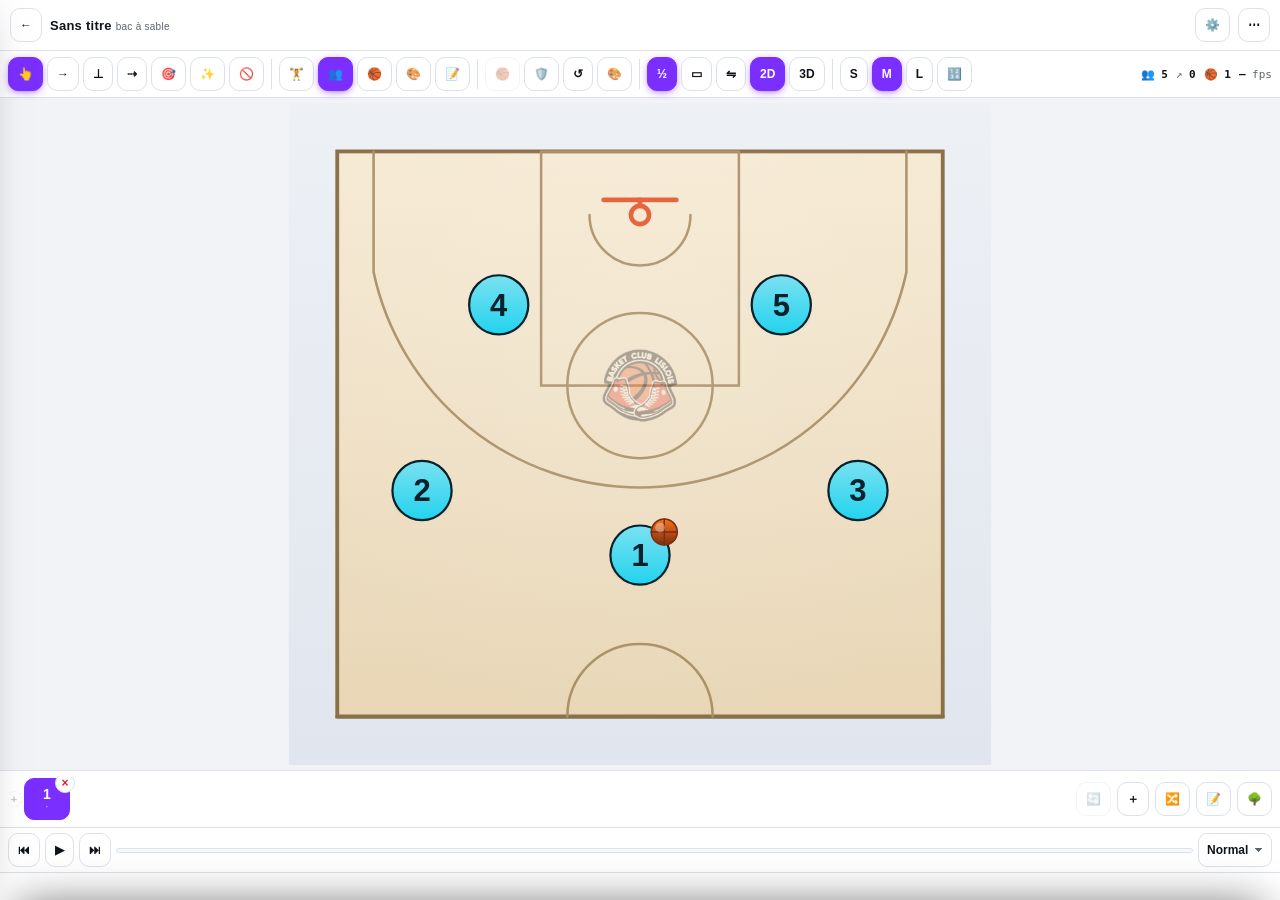
==== commit 07e38e31: "feat(exos): miroir complet, suppression d un accessoire par liste, et modes d edition exclusifs - 20" ====
--- a/src/plays-editor-poc.html
+++ b/src/plays-editor-poc.html
@@ -922,6 +922,28 @@
 body[data-tool="ball"] #lay-court .tb .bkring, body[data-tool="ball"] #lay-bk .tb .bkring { opacity: .95; }
 /* Recapitulatif en tete du panneau 🏀 : combien de ballons, et ou ils sont. */
 #tb-list .tbsum { font-size: 11px; opacity: .72; padding: 2px 2px 6px; }
+/* ── MODES D'EDITION (v.244) ─────────────────────────────────────────────
+   L'attribut data-em ne vit QUE sur un terrain d'atelier : hors atelier
+   aucune de ces regles ne s'applique, les plays sont intacts. */
+body[data-em="court"]   .toolbtn:not([data-em~="court"]),
+body[data-em="players"] .toolbtn:not([data-em~="players"]),
+body[data-em="balls"]   .toolbtn:not([data-em~="balls"]),
+body[data-em="zones"]   .toolbtn:not([data-em~="zones"]),
+body[data-em="notes"]   .toolbtn:not([data-em~="notes"]) { display: none; }
+/* Ce que le mode ne touche pas est VERROUILLE : grise, et insensible au
+   doigt. Un decor grise se lit encore (on compose avec), il ne se deplace
+   simplement plus par accident. */
+body[data-em="court"] #lay-tok { pointer-events: none; opacity: .45; }
+body[data-em="court"] #lay-ball { opacity: .45; }
+body:not([data-em="court"]) #lay-acc { pointer-events: none; }
+body[data-em="players"] #lay-acc, body[data-em="notes"] #lay-acc { opacity: .7; }
+/* Le GLISSER d'un panier n'appartient qu'au mode Terrain. Sa zone de TAP
+   (.bkhit) reste, elle, pilotee par les outils 🏀 / 🎯 : viser un panier
+   pour un tir n'est pas le deplacer. */
+body:not([data-em="court"]) #lay-court .tb .hit,
+body:not([data-em="court"]) #lay-bk .tb .hit { pointer-events: none; }
+#ac-list .li { display: flex; gap: 6px; align-items: center; margin: 4px 0; }
+#ac-list .nm { flex: 1; font-size: 12px; opacity: .8; }
 /* Selecteur flottant (quel ballon ? quel panier ?) : en HTML AU-DESSUS du SVG,
    jamais dans un calque — un menu doit rester lisible quelle que soit
    l'echelle du terrain, et un <foreignObject> ne survit pas a l'export. */
@@ -990,17 +1012,29 @@
 <!-- Barre unique — OUTILS · TERRAIN · VUE · INFOS -->
 <div class="bar">
   <div class="seg">
-    <button class="btn sm on" id="t-select" title="Sélection / déplacement">👆</button>
-    <button class="btn sm"    id="t-move"   title="Flèche de déplacement">→</button>
-    <button class="btn sm"    id="t-screen" title="Écran (screen) — trait terminé par une barre">⊥</button>
-    <button class="btn sm"    id="t-pass"   title="Flèche de passe">⇢</button>
-    <button class="btn sm"    id="t-shot"   title="Tir">🎯</button>
-    <button class="btn sm"    id="t-hl"    title="Highlight — halo qui pulse sur la joueuse pendant tout ce temps">✨</button>
-    <button class="btn sm"    id="t-erase"  title="Supprimer flèche / point de passage">🚫</button>
+    <button class="btn sm on toolbtn" data-em="players" id="t-select" title="Sélection / déplacement">👆</button>
+    <button class="btn sm toolbtn" data-em="players" id="t-move"   title="Flèche de déplacement">→</button>
+    <button class="btn sm toolbtn" data-em="players" id="t-screen" title="Écran (screen) — trait terminé par une barre">⊥</button>
+    <button class="btn sm toolbtn" data-em="balls" id="t-pass"   title="Flèche de passe">⇢</button>
+    <button class="btn sm toolbtn" data-em="balls" id="t-shot"   title="Tir">🎯</button>
+    <button class="btn sm toolbtn" data-em="notes" id="t-hl"    title="Highlight — halo qui pulse sur la joueuse pendant tout ce temps">✨</button>
+    <button class="btn sm toolbtn" data-em="players balls notes" id="t-erase"  title="Supprimer flèche / point de passage">🚫</button>
     <!-- v.240 — outil BALLONS, atelier seulement (.tmonly). Prendre un ballon
          là où il est, le poser où on tape : c'est le geste qui manquait pour
          sortir un ballon d'un panier sans ouvrir un panneau. -->
-    <button class="btn sm tmonly" id="t-ball" hidden title="Ballons : prendre au panier, poser dans les mains">🏀</button>
+    <button class="btn sm tmonly toolbtn" data-em="balls" id="t-ball" hidden title="Ballons : prendre au panier, poser dans les mains">🏀</button>
+  </div>
+  <div class="sep"></div>
+  <!-- v.244 — MODES D'EDITION EXCLUSIFS (atelier). Un seul chantier ouvert a
+       la fois : ce qui n'est pas le chantier courant est grise et insensible
+       au doigt. C'est ce qui empeche de deplacer un panier en visant une
+       joueuse — le reproche exact du coach. -->
+  <div class="seg tmonly" id="emseg" hidden>
+    <button class="btn sm" id="em-court"   title="Terrain : paniers et accessoires">🏋️</button>
+    <button class="btn sm on" id="em-players" title="Joueuses : positions, courses, écrans">👥</button>
+    <button class="btn sm" id="em-balls"   title="Ballons : poser, passer, tirer">🏀</button>
+    <button class="btn sm" id="em-zones"   title="Zones peintes">🎨</button>
+    <button class="btn sm" id="em-notes"   title="Annotations : halos et notes">📝</button>
   </div>
   <div class="sep"></div>
   <div class="seg">
@@ -1247,6 +1281,11 @@
   <div class="zrow"><span class="zlbl">Taille</span><input type="range" id="ac-size" min="5" max="30" step="1"><b class="zlbl" id="ac-sizev">10</b></div>
   <p class="zlbl">Pose au centre du terrain, puis glisse-le où tu veux</p>
   <div class="accgrid" id="ac-grid"></div>
+  <!-- v.244 — la liste de ce qui est POSE. La barre flottante ne s'ouvre que
+       si on retrouve l'accessoire au doigt ; ici il est toujours atteignable,
+       et donc toujours supprimable. -->
+  <p class="zlbl">Posés sur le terrain</p>
+  <div id="ac-list"></div>
   <div class="row" style="margin-top:8px"><button class="btn wide" id="ac-close">Fermer</button></div>
 </div>
 
@@ -3116,7 +3155,12 @@
       // v.239 — le panier principal n'est pas deplacable (pas de .hit) mais il
       // reste une CIBLE de tir legitime : il lui faut donc sa propre zone de
       // tap, neutralisee hors choix de cible par le CSS (.bkhit).
-      + (b.main ? '<circle class="bkhit" r="10" fill="transparent"/>' : '<circle class="hit" r="10" fill="transparent"/>')
+      // v.244 — DEUX zones, deux usages : .hit sert le GLISSER (mode Terrain
+      // seulement), .bkhit sert le TAP (viser un tir, prendre un ballon).
+      // Les confondre rendait un panier intapable des qu'on verrouille le
+      // decor — ou deplacable des qu'on veut juste tirer dessus.
+      + (b.main ? '' : '<circle class="hit" r="10" fill="transparent"/>')
+      + '<circle class="bkhit" r="10" fill="transparent"/>'
       + (!b.main && bkSel === b.id ? '<circle class="bksel" r="11"/>' : '')
       + '</g>';
   }
@@ -3251,8 +3295,8 @@
       st.arw = (st.arw || []).filter(function (a) { return a.from !== id && a.to !== id; });
       if (st.shot === id) { st.shot = null; delete st.shotBk; delete st.shotBall; }
       if (Array.isArray(st.highlights)) st.highlights = st.highlights.filter(function (h) { return h && h.player !== id; });
-      if (st.balls) for (var k in st.balls) if (st.balls[k] === id) delete st.balls[k];
     });
+    tmReholder(id, null);
     if (doc.ballStart === id) doc.ballStart = null;
     if (active === id) active = null;
     if (pending === id) pending = null;
@@ -3373,6 +3417,7 @@
     var l = accList(), html = '', i;
     for (i = 0; i < l.length; i++) html += accMarkup(l[i]);
     layX.innerHTML = html;
+    accListSync();
   }
   function accAdd(t, sub) {
     var dim = tmSync(), l = accList();
@@ -3393,37 +3438,177 @@
   //   valeur = '<idJeton>'   la joueuse la porte
   //          = '@<idPanier>' il attend au panier (rebond, panier plein)
   function tmBallList(d) { d = d || doc; if (!Array.isArray(d.balls)) d.balls = []; return d.balls; }
-  function stBalls(st) { if (!st.balls || typeof st.balls !== 'object') st.balls = {}; return st.balls; }
-  // v.242 — D'OU le ballon part, quand ce temps decrit un TRAJET (passe, tir).
-  // Sans ca c'est indeduisible au temps 0 : `balls[b1]` valait 'a1' (elle le
-  // tenait), la passe ecrit 'a3' PAR-DESSUS dans le meme temps, et le depart
-  // est perdu — le ballon apparaissait deja arrive. Aux temps suivants l'etat
-  // du temps precedent suffirait ; l'ecrire vaut pour tous, et c'est aussi ce
-  // qui distingue « elle passe » de « je pose le ballon la ».
-  function stBallsFrom(st) { if (!st.ballsFrom || typeof st.ballsFrom !== 'object') st.ballsFrom = {}; return st.ballsFrom; }
-  // Cumul le long du CHEMIN de navigation (racine jusqu'au point de
-  // bifurcation, puis la branche) : une variante hérite de l'état ballon de la
-  // ligne dont elle part, exactement comme elle hérite des positions.
-  function ballsAt(i) {
-    var m = {}, l = rootSteps(), p, j, k, upto, br, b;
+  // ── LE BALLON EST UNE CHAINE D'EVENEMENTS (v.243) ────────────────────
+  // La possession ne se STOCKE plus temps par temps : elle se REJOUE.
+  //   doc.ballInit   ou chaque ballon COMMENCE ('<idJeton>' ou '@<idPanier>')
+  //   step.ballEv[]  ce qui lui arrive, dans l'ordre :
+  //                  { t:'pass'|'shot'|'move'|'set', b:<idBallon>, from, to }
+  //     pass  une joueuse en passe une autre        (fenetre 0.45 → 0.90)
+  //     shot  elle l'envoie dans un panier          (0.70 → 1.00)
+  //     move  rebond / ramassage / depot            (0.50 → 1.00)
+  //     set   le coach le POSE la : instantane, aucun trajet
+  // Consequence recherchee : un etat incoherent n'est plus REPRESENTABLE.
+  // Ajouter, retirer ou retyper un evenement recale tout ce qui suit sans une
+  // ligne de cascade a ecrire, et le rendu n'est plus qu'une lecture de
+  // ballStateAt() — plus aucune logique de possession dupliquee ailleurs.
+  var EV_WIN = { pass: null, shot: null, move: [0.5, 1], set: null };
+  function evWin(e, idx, n) {
+    // PLAY est declare plus bas (section lecture) : on le lit ici, pas a
+    // l'initialisation, sinon l'ordre des declarations deviendrait piegeux.
+    var w = e.t === 'pass' ? PLAY.pass : e.t === 'shot' ? PLAY.shot : EV_WIN[e.t];
+    if (!w) return null;
+    if (!(n > 1)) return w;
+    // Plusieurs evenements pour le MEME ballon dans un temps — recevoir puis
+    // tirer : chacun prend sa tranche du temps, dans l'ordre.
+    var a = idx / n, b = (idx + 1) / n;
+    return [a + w[0] * (b - a), a + w[1] * (b - a)];
+  }
+  function ballInit(d) { d = d || doc; if (!d.ballInit || typeof d.ballInit !== 'object') d.ballInit = {}; return d.ballInit; }
+  function stEv(st) { if (!Array.isArray(st.ballEv)) st.ballEv = []; return st.ballEv; }
+  // Combien de fois ce ballon bouge dans ce temps (pour trancher la fenetre).
+  function evCount(st) {
+    var l = Array.isArray(st.ballEv) ? st.ballEv : [], n = {}, i;
+    for (i = 0; i < l.length; i++) if (l[i] && l[i].b) n[l[i].b] = (n[l[i].b] || 0) + 1;
+    return n;
+  }
+  // Ecrit l'evenement de `bid` dans ce temps : UN seul par ballon et par
+  // action, sinon un aller-retour du coach empilerait des trajets fantomes.
+  function evSet(st, bid, to, t) {
+    var l = stEv(st), i, from = null;
+    for (i = l.length - 1; i >= 0; i--) if (l[i].b === bid) { from = l[i].from; l.splice(i, 1); }
+    if (from === null || from === undefined) from = ballStateAt(cur - 1, 1)[bid] || null;
+    // Reposer un ballon la ou il est deja n est pas un evenement : ecrire ce
+    // no-op salirait la chaine sans rien changer a l etat.
+    if (t === 'set' && from === to) return null;
+    l.push({ t: t, b: bid, from: from, to: to });
+    return l[l.length - 1];
+  }
+  // ETAT DES BALLONS a l'instant (k, u) — LA source unique de verite.
+  // On part de l'init, on rejoue tous les temps d'avant en ENTIER, puis le
+  // temps vise a hauteur de u. Le cumul suit le CHEMIN de navigation : une
+  // variante herite de l'etat de la ligne dont elle part, comme les positions.
+  function ballStateAt(k, u) {
+    var m = {}, key, l = rootSteps(), p, j, upto, br, ini = ballInit();
+    for (key in ini) m[key] = ini[key];
+    if (u === undefined) u = 1;
     for (p = 0; p <= bpath.length; p++) {
-      upto = (p < bpath.length) ? bpath[p].si : i;
-      for (j = 0; j <= upto && j < l.length; j++) { b = l[j].balls; if (b) for (k in b) m[k] = b[k]; }
+      upto = (p < bpath.length) ? bpath[p].si : k;
+      for (j = 0; j <= upto && j < l.length; j++)
+        evApply(m, l[j], (p === bpath.length && j === k) ? u : 1);
       if (p < bpath.length) { br = branchIn(l, bpath[p].si, bpath[p].bid); if (!br) break; l = br.steps; }
     }
     return m;
   }
+  // Un ballon EN VOL n'appartient a personne : sa destination ne devient la
+  // verite qu'une fois la fenetre consommee. C'est ce qui rend la sequence
+  // « il part / il arrive » lisible sans etat intermediaire a inventer.
+  function evApply(m, st, u) {
+    var l = Array.isArray(st.ballEv) ? st.ballEv : [], n = evCount(st), c = {}, i, e, w, idx;
+    for (i = 0; i < l.length; i++) {
+      e = l[i]; if (!e || !e.b || !e.to) continue;
+      idx = c[e.b] || 0; c[e.b] = idx + 1;
+      w = evWin(e, idx, n[e.b]);
+      if (!w) { m[e.b] = e.to; continue; }        // `set` : vrai des u = 0
+      if (u >= w[1]) m[e.b] = e.to;
+    }
+  }
+  // Le detail du temps k : par ballon, la suite des trajets a jouer.
+  function ballLegsAt(k) {
+    var entry = ballStateAt(k - 1, 1), st = steps()[k] || step();
+    var l = Array.isArray(st.ballEv) ? st.ballEv : [], n = evCount(st), c = {}, i, e, idx, w;
+    var here = {}, legs = {}, key;
+    for (key in entry) here[key] = entry[key];
+    for (i = 0; i < l.length; i++) {
+      e = l[i]; if (!e || !e.b || !e.to) continue;
+      idx = c[e.b] || 0; c[e.b] = idx + 1;
+      w = evWin(e, idx, n[e.b]);
+      (legs[e.b] = legs[e.b] || []).push({ from: e.from || here[e.b] || e.to, to: e.to, t: e.t, win: w });
+      here[e.b] = e.to;
+    }
+    return { entry: entry, legs: legs };
+  }
+  // Ou est CE ballon a la fraction u : chez quelqu'un (`holder`), ou en vol
+  // entre deux points (`fly`). Aucun appelant ne decide plus tout seul.
+  function ballWalk(bid, plan, u) {
+    var holder = plan.entry[bid] || null, l = plan.legs[bid] || [], i, t;
+    for (i = 0; i < l.length; i++) {
+      if (!l[i].win) { holder = l[i].to; continue; }
+      t = win(u, l[i].win);
+      if (t <= 0) return { holder: holder };
+      if (t >= 1) { holder = l[i].to; continue; }
+      return { fly: l[i], t: ease(t) };
+    }
+    return { holder: holder };
+  }
+  // Etat RESULTANT du temps i : le meme calcul, vu de la fin du temps. Tous
+  // les appelants d'edition (cap 2 par joueuse, listes, resumes) passent par
+  // la — ils n'ont jamais besoin du detail des trajets.
+  function ballsAt(i) { return ballStateAt(i, 1); }
   // v.240 — RETROCOMPAT du ballon unique. En atelier il n'est plus peint :
   // s'il y a un porteur et aucun ballon d'atelier, il DEVIENT le ballon 1,
   // dans les mains de la même joueuse. `doc.ballStart` n'est PAS effacé —
   // le document peut retourner en ½ / ▭, où il reste la seule vérité.
   // Appelé aux TRANSITIONS (chargement, changement de mode), jamais au rendu.
+  // v.243 — Les documents d'avant rangeaient la POSSESSION par temps
+  // (step.balls). On la rejoue UNE fois, au chargement, pour en faire des
+  // evenements typés : ce qui etait deduit a chaque rendu (« est-ce une passe
+  // ? un tir ? ») devient une donnee, decidee une bonne fois.
+  // v.243 — Remplace un porteur PARTOUT : l'affectation initiale ET tous les
+  // evenements. `newH` nul = le porteur disparait, l'evenement qui l'amenait
+  // n'a plus de sens et part avec lui. Un seul endroit pour cette regle :
+  // jeton supprime, jeton renumerote et panier efface la partagent.
+  function tmReholder(oldH, newH) {
+    var ini = ballInit(), k;
+    for (k in ini) if (ini[k] === oldH) { if (newH) ini[k] = newH; else delete ini[k]; }
+    tmWalkSteps(function (st) {
+      if (!Array.isArray(st.ballEv)) return;
+      for (var j = st.ballEv.length - 1; j >= 0; j--) {
+        if (st.ballEv[j].from === oldH) st.ballEv[j].from = newH || null;
+        if (st.ballEv[j].to === oldH) { if (newH) st.ballEv[j].to = newH; else st.ballEv.splice(j, 1); }
+      }
+    });
+  }
+  function tmMigrateBalls(d) {
+    d = d || doc;
+    if (!d[d.mode] || !Array.isArray(d[d.mode].steps)) return;
+    function passArw(st, from, to) {
+      var l = Array.isArray(st.arw) ? st.arw : [], j;
+      for (j = 0; j < l.length; j++)
+        if (l[j].kind === 'pass' && l[j].from === from && l[j].to === to) return true;
+      return false;
+    }
+    function walk(list, state, isRoot) {
+      var i, j, st, bid, to, from, cp, k2;
+      for (i = 0; i < list.length; i++) {
+        st = list[i];
+        if (st.balls && typeof st.balls === 'object') {
+          for (bid in st.balls) {
+            to = st.balls[bid];
+            from = (st.ballsFrom && st.ballsFrom[bid]) || state[bid] || null;
+            if (isRoot && i === 0 && !from) { ballInit(d)[bid] = to; state[bid] = to; continue; }
+            if (!from || from === to) stEv(st).push({ t: 'set', b: bid, from: from, to: to });
+            else if (String(to).charAt(0) === '@' && st.shot === from) stEv(st).push({ t: 'shot', b: bid, from: from, to: to });
+            else if (passArw(st, from, to)) stEv(st).push({ t: 'pass', b: bid, from: from, to: to });
+            else stEv(st).push({ t: 'move', b: bid, from: from, to: to });
+            state[bid] = to;
+          }
+          delete st.balls; delete st.ballsFrom;
+        }
+        if (Array.isArray(st.branches))
+          for (j = 0; j < st.branches.length; j++) {
+            cp = {}; for (k2 in state) cp[k2] = state[k2];
+            walk(st.branches[j].steps || [], cp, false);
+          }
+      }
+    }
+    walk(d[d.mode].steps, {}, true);
+  }
   function tmAdoptBallStart() {
     if (mode() !== 'training' || !doc.ballStart) return;
     if (tmBallList().length || !TOKMAP[doc.ballStart]) return;
     var b = { id: 'b1-' + Math.random().toString(36).slice(2, 5) };
     tmBallList().push(b);
-    stBalls(rootSteps()[0])[b.id] = doc.ballStart;
+    ballInit()[b.id] = doc.ballStart;
   }
   function tbAdd() {
     var l = tmBallList();
@@ -3432,7 +3617,7 @@
     l.push(b);
     // Il naît au panier principal : un ballon qui apparaîtrait dans les mains
     // d'une joueuse choisie au hasard ferait mentir le compteur « 2 max ».
-    stBalls(rootSteps()[0])[b.id] = '@main';
+    ballInit()[b.id] = '@main';        // affectation INITIALE, pas un evenement
     setTool('select');
     tbSel = b.id;
     drawTrainBalls(); tbListSync(); touch();
@@ -3440,10 +3625,11 @@
   function tbRemove(id) {
     var l = tmBallList(), i;
     for (i = 0; i < l.length; i++) if (l[i].id === id) { l.splice(i, 1); break; }
+    delete ballInit()[id];
     tmWalkSteps(function (st) {
-      if (st.balls) delete st.balls[id];
-      if (st.ballsFrom) delete st.ballsFrom[id];
-      // Un tir qui designe un ballon supprime ferait voler un fantome.
+      // Un evenement qui designe un ballon supprime ferait voler un fantome.
+      if (Array.isArray(st.ballEv))
+        for (var j = st.ballEv.length - 1; j >= 0; j--) if (st.ballEv[j].b === id) st.ballEv.splice(j, 1);
       if (st.shotBall === id) delete st.shotBall;
     });
     if (tbSel === id) tbSel = null;
@@ -3462,10 +3648,14 @@
         return false;
       }
     }
-    // Poser un ballon a la main n'est pas un trajet : si ce ballon partait
-    // d'une passe dans ce temps, ce depart ne veut plus rien dire.
-    delete stBallsFrom(step())[tbSel];
-    stBalls(step())[tbSel] = target;
+    // AU TEMPS 1 c'est l'affectation INITIALE (le decor de depart) ; ensuite
+    // c'est un evenement — et s'il venait d'ailleurs, c'en est un qui SE VOIT
+    // (rebond, ramassage, depot), pas une teleportation.
+    if (cur === 0 && !bpath.length) ballInit()[tbSel] = target;
+    else {
+      var was = ballStateAt(cur - 1, 1)[tbSel] || null;
+      evSet(step(), tbSel, target, (was && was !== target) ? 'move' : 'set');
+    }
     drawTrainBalls(); tbListSync(); touch();
     toast('🏀 → ' + (String(target).charAt(0) === '@' ? 'panier' : labelOf(target)), 'ok');
     return true;
@@ -3503,8 +3693,7 @@
     // Si un ballon est armé dans le panneau et qu'il est bien dans les mains
     // de la passeuse, c'est CELUI-LÀ qui part : le coach a désigné lequel.
     var pick = (tbSel && mine.indexOf(tbSel) >= 0) ? tbSel : mine[0];
-    stBallsFrom(step())[pick] = from;
-    stBalls(step())[pick] = to;
+    evSet(step(), pick, to, 'pass');
     // Le ballon est parti : le laisser armé le ferait re-partir au tap suivant.
     tbSel = null;
     drawTrainBalls(); tbListSync();
@@ -3655,8 +3844,7 @@
     st.shotBk = String(bkId);          // LA cible, plus « le plus proche »
     st.shotBall = pick;                // ET quel ballon vole : la lecture doit
                                        // savoir lequel decoller des mains
-    stBallsFrom(st)[pick] = from;      // il PART de ses mains…
-    stBalls(st)[pick] = '@' + bkId;    // …et atterrit dans CE panier
+    evSet(st, pick, '@' + bkId, 'shot');   // il part de ses mains vers CE panier
     tbSel = null;
     drawArrows(); drawTrainBalls(); tbListSync(); syncInfo(); syncBall(); renderTimeline(); touch(); setHint();
     toast('🎯 ' + labelOf(from) + ' → ' + (n === 1 ? 'panier principal' : 'panier ' + n), 'ok');
@@ -3690,55 +3878,12 @@
   // `k` = le temps a peindre (defaut : le temps d'edition). La lecture le
   // passe explicitement : sans ca, jouer le temps 3 montrait les ballons du
   // temps ou le coach avait laisse le curseur.
-  // ── LE CIRCUIT DU BALLON EST UN TRAJET, PAS UNE AFFECTATION (v.242) ──
-  // Pour un temps k, chaque ballon a un porteur AU DEBUT (l'etat cumule
-  // jusqu'a k−1) et un porteur A LA FIN (jusqu'a k). Quand les deux different,
-  // le ballon VOYAGE pendant ce temps. Passe, tir, ramassage au panier, depot :
-  // un seul mecanisme, DERIVE du modele — rien de plus a stocker, rien a
-  // migrer, et un evenement supprime disparait de l'animation tout seul.
-  //
-  // La fenetre dit QUAND le trajet occupe le temps :
-  //   passe  0.45 → 0.90   (celle des plays : la balle part avant la fin des courses)
-  //   tir    0.70 → 1.00   (elle arrive au panier pile a la fin du temps)
-  //   autre  0.50 → 1.00   (ramassage / depot : la 2e moitie du temps)
-  function tbPassArw(st, from, to) {
-    var l = (st && Array.isArray(st.arw)) ? st.arw : [], j;
-    for (j = 0; j < l.length; j++)
-      if (l[j].kind === 'pass' && l[j].from === from && l[j].to === to) return l[j];
-    return null;
-  }
-  function tbPlan(k) {
-    var st = steps()[k] || step();
-    var end = ballsAt(k), start = ballsAt(k - 1);   // k = 0 → l'etat herite
-    var l = tmBallList(), out = {}, cs = {}, ce = {}, i, bid, a, b, p;
-    for (i = 0; i < l.length; i++) {
-      bid = l[i].id;
-      // Le depart DECLARE par l'action fait foi ; sinon c'est l'etat de fin du
-      // temps precedent (ramassage au panier, depot : rien n'est declare).
-      a = (st.ballsFrom && st.ballsFrom[bid]) || start[bid];
-      b = end[bid];
-      if (!a && !b) continue;                       // ballon nulle part
-      if (!a) a = b;                                // ne dans ce temps
-      if (!b) b = a;
-      // Le RANG dans les mains (0 ou 1) se compte dans l'ordre de doc.balls,
-      // au depart comme a l'arrivee : c'est ce qui evite que deux ballons se
-      // superposent chez la meme joueuse.
-      p = { from: a, to: b, si: (cs[a] || 0), ei: (ce[b] || 0), kind: null, win: null };
-      cs[a] = p.si + 1; ce[b] = p.ei + 1;
-      if (a !== b) {
-        if (String(b).charAt(0) === '@' && st.shot === a) { p.kind = 'shot'; p.win = PLAY.shot; }
-        else if (tbPassArw(st, a, b)) { p.kind = 'pass'; p.win = PLAY.pass; }
-        else { p.kind = 'move'; p.win = [0.5, 1]; }
-      }
-      out[bid] = p;
-    }
-    return out;
-  }
   // Point ECRAN d'un ballon : chez une joueuse (decale sous son numero, une
   // place par ballon) ou pose dans un panier. `Q` = positions a utiliser
   // (celles du temps au repos, celles de la frame pendant la lecture).
   function tbSlotPos(holder, slot, Q) {
     var sp, i, bk;
+    if (!holder) return null;
     if (String(holder).charAt(0) === '@') {
       bk = tmBaskets();
       for (i = 0; i < bk.length; i++) if (String(bk[i].id) === String(holder).slice(1)) {
@@ -3752,34 +3897,46 @@
     sp = VIEWS[view].project(q);
     return { x: sp.x - PR * 0.9 - slot * PR * 0.7, y: sp.y + PR * 0.9 };
   }
-  // `k` = le temps a peindre (defaut : le temps d'edition). La lecture le
-  // passe explicitement — sans ca, jouer le temps 3 montrait les ballons du
-  // temps ou le coach avait laisse le curseur.
+  // OU SONT LES BALLONS a l'instant (k, u) — la seule fonction qui traduit
+  // l'etat en pixels. Le rendu au repos l'appelle avec u = 0, chaque frame de
+  // lecture avec son u : une seule regle, donc aucune divergence possible
+  // entre ce qu'on dessine a l'arret et ce qu'on anime.
+  function ballViewAt(k, u, Q) {
+    var plan = ballLegsAt(k), l = tmBallList(), out = [], i, r, cnt = {}, A, B, c, dx, dy, d;
+    for (i = 0; i < l.length; i++) out.push({ id: l[i].id, r: ballWalk(l[i].id, plan, u) });
+    // Les rangs (0, 1) se comptent parmi les ballons POSES, dans l'ordre de la
+    // liste : deux ballons dans les memes mains ne se superposent pas.
+    for (i = 0; i < out.length; i++) {
+      r = out[i].r;
+      if (r.holder) { r.slot = (cnt[r.holder] || 0); cnt[r.holder] = r.slot + 1; }
+    }
+    for (i = 0; i < out.length; i++) {
+      r = out[i].r;
+      if (r.holder) { out[i].pt = tbSlotPos(r.holder, r.slot, Q); out[i].at = r.holder; continue; }
+      A = tbSlotPos(r.fly.from, 0, Q); B = tbSlotPos(r.fly.to, 0, Q);
+      if (!A || !B) { out[i].pt = A || B; continue; }
+      // Un tir MONTE (cloche haute), une passe file presque droit : meme
+      // quadratique, seule la hauteur du point de controle change.
+      dx = B.x - A.x; dy = B.y - A.y; d = Math.sqrt(dx * dx + dy * dy);
+      c = { x: (A.x + B.x) / 2, y: (A.y + B.y) / 2 - d * (r.fly.t === 'shot' ? 0.30 : 0.08) };
+      out[i].pt = quadAt(A, c, B, r.t);
+    }
+    return out;
+  }
+  // `k` = le temps a peindre (defaut : le temps d'edition). AU REPOS on montre
+  // u = 0, c'est-a-dire le DEBUT du temps : ce qu'il decrit n'a pas encore eu
+  // lieu, et ses fleches disent ce qui va se passer. Un ballon simplement POSE
+  // (`set`) vaut des u = 0 — le geste du coach a donc son retour immediat.
   function drawTrainBalls(k0) {
     if (!layB) return;
     if (mode() !== 'training') { layB.innerHTML = ''; return; }
     var kk = (k0 === undefined || k0 === null) ? cur : k0;
     var stK = steps()[kk] || step(), Q = stK.pos || pos();
-    var plan = tbPlan(kk), list = tmBallList(), html = '', i, bid, p, at, slot, pt;
-    var nBk = {}, bkPt = {}, cnt = {};
-    for (i = 0; i < list.length; i++) {
-      bid = list[i].id; p = plan[bid]; if (!p) continue;
-      // AU REPOS, un temps montre le DEPART de ce qu'il decrit : une passe et
-      // un tir partent des mains, la fleche dit la suite. Un ballon simplement
-      // POSE (outil 🏀) n'est pas un trajet — on le montre la ou on vient de
-      // le mettre, sinon le geste du coach n'aurait aucun retour.
-      var trav = (p.kind === 'pass' || p.kind === 'shot');
-      at = trav ? p.from : p.to;
-      // Le rang se recompte ICI : les rangs du plan vivent dans DEUX espaces
-      // (celui du depart, celui de l arrivee) et melanger les deux posait
-      // deux ballons exactement au meme endroit chez la meme joueuse.
-      slot = (cnt[at] || 0); cnt[at] = slot + 1;
-      pt = tbSlotPos(at, slot, Q);
-      if (!pt) continue;
-      // Chaque ballon garde SON noeud, meme empile dans un panier : c'est lui
-      // qui volera si le temps suivant l'en sort.
-      if (String(at).charAt(0) === '@') { nBk[at] = (nBk[at] || 0) + 1; bkPt[at] = pt; }
-      html += tbBallMarkup(pt.x, pt.y, PR * 0.34, ' data-bb="' + bid + '"');
+    var v = ballViewAt(kk, 0, Q), html = '', i, nBk = {}, bkPt = {}, pt;
+    for (i = 0; i < v.length; i++) {
+      pt = v[i].pt; if (!pt) continue;
+      if (v[i].at && String(v[i].at).charAt(0) === '@') { nBk[v[i].at] = (nBk[v[i].at] || 0) + 1; bkPt[v[i].at] = pt; }
+      html += tbBallMarkup(pt.x, pt.y, PR * 0.34, ' data-bb="' + v[i].id + '"');
     }
     for (var key in nBk) {
       pt = bkPt[key];
@@ -3817,7 +3974,7 @@
       // officiel et le longe, au lieu d'être corrigé une fois le doigt levé.
       if (kind === 'bk') tmPushOut(o);
       moved = true;
-      if (kind === 'acc') { drawAcc(); tmAttach(); }
+      if (kind === 'acc') { drawAcc(); tmAttach(); accListSync(); }
       else { layC.innerHTML = courtOf('training'); applyLogo(); tmAttach(); tbSoon(); }
     }
     function up(ev) {
@@ -3893,7 +4050,10 @@
     // En mode exercice il n'y a qu'UN terrain : les trois bascules et le
     // miroir disparaissent plutôt que de proposer un choix qui n'existe pas.
     var ex = exoMode();
-    ['m-half', 'm-full', 'b-mirror', 'm-train'].forEach(function (k) {
+    // v.244 — le MIROIR reste, lui, disponible en exercice : retourner tout
+    // l atelier d un coup est utile (le meme exo cote gauche), alors que les
+    // trois bascules de terrain n ont pas de sens la ou il n y a qu un terrain.
+    ['m-half', 'm-full', 'm-train'].forEach(function (k) {
       var el = document.getElementById(k); if (el) el.hidden = ex;
     });
     // Structure PLATE : ni bifurcation, ni tiroir d'arbre.
@@ -3930,6 +4090,11 @@
     // v.240 — le 🏀 « donner le ballon » pose doc.ballStart, le ballon UNIQUE :
     // en atelier il ferait un deuxième système de ballons à l'écran.
     var bb = document.getElementById('b-ball'); if (bb) bb.hidden = tm;
+    // Les modes d'edition n'existent que sur un terrain d'atelier : hors
+    // atelier l'attribut disparait, donc aucune regle de verrouillage ne
+    // s'applique et les plays retrouvent exactement leur barre d'avant.
+    if (tm) document.body.setAttribute('data-em', emode);
+    else document.body.removeAttribute('data-em');
     document.getElementById('m-half').classList.toggle('on', mode() === 'half');
     document.getElementById('m-full').classList.toggle('on', mode() === 'full');
     document.getElementById('m-train').classList.toggle('on', mode() === 'training');
@@ -4018,6 +4183,21 @@
     document.getElementById('tb-add').disabled = l.length >= BALL_CAP;
   }
 
+  // Liste des accessoires POSES : tape le numero pour le selectionner (la
+  // barre flottante s'ouvre), la corbeille pour le retirer. C'est la porte de
+  // sortie qui manquait — un accessoire mal place et deselectionne n'etait
+  // plus supprimable qu'en le retrouvant exactement au doigt.
+  function accListSync() {
+    var host = document.getElementById('ac-list'); if (!host) return;
+    var l = accList(), h = '', i, a;
+    for (i = 0; i < l.length; i++) {
+      a = l[i];
+      h += '<div class="li"><button class="btn xs' + (accSel === a.id ? ' on' : '') + '" data-asel="' + a.id + '">' + (i + 1) + '</button>'
+        + '<span class="nm">' + a.type + (a.subtype ? ' · ' + a.subtype : '') + '</span>'
+        + '<button class="btn xs danger" data-adel="' + a.id + '">🗑</button></div>';
+    }
+    host.innerHTML = h || '<div class="empty">Aucun accessoire posé.</div>';
+  }
   function accBarSync() {
     var bar = document.getElementById('abar');
     // v.228 — la MÊME barre sert les paniers d'atelier : sélection → poignée
@@ -4177,7 +4357,7 @@
       for (j = 0; j < l.length; j++) if (String(l[j].id) === String(id)) { l.splice(j, 1); break; }
       // Un ballon posé sur ce panier tomberait dans le vide : il rentre au
       // panier principal, seul point qui ne peut pas disparaître.
-      tmWalkSteps(function (st) { if (st.balls) for (var k in st.balls) if (st.balls[k] === '@' + id) st.balls[k] = '@main'; });
+      tmReholder('@' + id, '@main');
       drawAll(); tmSheetSync(); touch();
     });
     ['atk', 'def', 'neu'].forEach(function (s) {
@@ -4217,9 +4397,8 @@
         (st.arw || []).forEach(function (a) { if (a.from === old) a.from = nid; if (a.to === old) a.to = nid; });
         if (st.shot === old) st.shot = nid;
         (st.highlights || []).forEach(function (hh) { if (hh.player === old) hh.player = nid; });
-        if (st.balls) for (var k in st.balls) if (st.balls[k] === old) st.balls[k] = nid;
-      if (st.ballsFrom) for (var k2 in st.ballsFrom) if (st.ballsFrom[k2] === old) st.ballsFrom[k2] = nid;
       });
+      tmReholder(old, nid);
       if (doc.ballStart === old) doc.ballStart = nid;
       active = null; pending = null;
       rebuildTokens();
@@ -4286,7 +4465,7 @@
         // Les ballons rangés dans CE panier retombent sur le principal :
         // un ballon qui pointerait vers un panier disparu ne s'afficherait
         // plus nulle part (même garde que la suppression depuis le panneau).
-        tmWalkSteps(function (st) { if (st.balls) for (var k in st.balls) if (st.balls[k] === '@' + bkSel) st.balls[k] = '@main'; });
+        tmReholder('@' + bkSel, '@main');
         accBarClose(); drawAll(); tmSheetSync(); touch();
         return;
       }
@@ -4296,6 +4475,19 @@
     });
     document.getElementById('ac-ok').addEventListener('click', accBarClose);
 
+    document.getElementById('ac-list').addEventListener('click', function (e) {
+      var el = e.target, id = el.getAttribute && el.getAttribute('data-adel');
+      if (id) {
+        var l = accList(), j;
+        for (j = 0; j < l.length; j++) if (l[j].id === id) { l.splice(j, 1); break; }
+        if (accSel === id) { accSel = null; accBarClose(); }
+        drawAcc(); tmAttach(); accListSync(); touch();
+        toast('Accessoire supprimé.', 'ok');
+        return;
+      }
+      id = el.getAttribute && el.getAttribute('data-asel');
+      if (id) { accSel = id; bkSel = null; drawAcc(); tmAttach(); accBarSync(); accListSync(); }
+    });
     document.getElementById('tb-add').addEventListener('click', tbAdd);
     document.getElementById('tb-list').addEventListener('click', function (e) {
       var el = e.target, id = el.getAttribute && el.getAttribute('data-bsel');
@@ -5498,11 +5690,8 @@
   var TRAIL_OP_MIN = 0.25, TRAIL_OP_MAX = 0.9;
   var REDUCED_MOTION = !!(window.matchMedia && window.matchMedia('(prefers-reduced-motion: reduce)').matches);
 
-  // v.242 — Les ballons d'atelier pendant la lecture. Chaque ballon suit SON
-  // trajet : immobile chez sa porteuse tant que la fenetre n'est pas ouverte,
-  // puis interpole du depart vers l'arrivee, les deux bouts etant recalcules a
-  // la frame (donc une passe arrive dans les mains de la receveuse LA OU elle
-  // est a cet instant, pas la ou elle etait au debut du temps).
+  // v.243 — La frame ne fait que POSER ce que ballViewAt() a calcule : la
+  // possession, les trajets et leurs fenetres vivent dans le modele, pas ici.
   // Ecrit UNIQUEMENT des attributs — les noeuds datent de drawTrainBalls().
   function tbFrame(live, k, u) {
     if (!layB || mode() !== 'training') return;
@@ -5512,27 +5701,13 @@
       if (pPaths.pass && pPaths.pass.ball) pPaths.pass.ball.style.display = 'none';
       if (pPaths.shot && pPaths.shot.ball) pPaths.shot.ball.style.display = 'none';
     }
-    var plan = tbPlan(k), els = layB.querySelectorAll('.tbb[data-bb]'), i, el, p, A, B, t, c, dx, dy, d, q;
-    for (i = 0; i < els.length; i++) {
-      el = els[i];
-      p = plan[el.getAttribute('data-bb')];
-      if (!p) { el.style.display = 'none'; continue; }
+    var v = ballViewAt(k, u, live), i, el;
+    for (i = 0; i < v.length; i++) {
+      el = layB.querySelector('.tbb[data-bb="' + v[i].id + '"]');
+      if (!el) continue;
+      if (!v[i].pt) { el.style.display = 'none'; continue; }
       el.style.display = '';
-      A = tbSlotPos(p.from, p.si, live);
-      B = tbSlotPos(p.to, p.ei, live);
-      if (!A && !B) { el.style.display = 'none'; continue; }
-      if (!p.kind || !A || !B) { q = B || A; el.setAttribute('transform', 'translate(' + f(q.x) + ' ' + f(q.y) + ')'); continue; }
-      t = ease(win(u, p.win));
-      if (t <= 0) q = A;
-      else if (t >= 1) q = B;
-      else {
-        // Un tir MONTE (cloche haute), une passe file presque droit : c'est le
-        // meme quadratique, seule la fleche du milieu change de hauteur.
-        dx = B.x - A.x; dy = B.y - A.y; d = Math.sqrt(dx * dx + dy * dy);
-        c = { x: (A.x + B.x) / 2, y: (A.y + B.y) / 2 - d * (p.kind === 'shot' ? 0.30 : 0.08) };
-        q = quadAt(A, c, B, t);
-      }
-      el.setAttribute('transform', 'translate(' + f(q.x) + ' ' + f(q.y) + ')');
+      el.setAttribute('transform', 'translate(' + f(v[i].pt.x) + ' ' + f(v[i].pt.y) + ')');
     }
   }
 
@@ -5984,6 +6159,34 @@
   // ─────────────────────────────────────────────────────────────────────
   // 10. UI — outils, terrain, vue
   // ─────────────────────────────────────────────────────────────────────
+  // ── MODES D'EDITION (v.244) ──────────────────────────────────────────
+  // Un chantier a la fois. Le mode dit quels outils existent ET ce qui est
+  // verrouille (le reste du CSS s'en occupe, via body[data-em]). L'outil et
+  // le mode ne peuvent pas se contredire : prendre un outil par une autre
+  // porte (panneau 🏀, raccourci) ramene son mode avec lui.
+  var emode = 'players';
+  var EM_LIST = ['court', 'players', 'balls', 'zones', 'notes'];
+  var EM_TOOLS = { court: ['select'], players: ['select', 'move', 'screen', 'erase'],
+                   balls: ['ball', 'pass', 'shot', 'erase'], zones: ['select'], notes: ['hl', 'erase'] };
+  var EM_DEF = { court: 'select', players: 'select', balls: 'ball', zones: 'select', notes: 'hl' };
+  var EM_OF = { select: null, erase: null, move: 'players', screen: 'players',
+                ball: 'balls', pass: 'balls', shot: 'balls', hl: 'notes' };
+  function setEMode(m, fromTool) {
+    if (EM_LIST.indexOf(m) < 0) m = 'players';
+    emode = m;
+    document.body.setAttribute('data-em', m);
+    EM_LIST.forEach(function (k) {
+      var el = document.getElementById('em-' + k); if (el) el.classList.toggle('on', k === m);
+    });
+    // Une selection de decor n'a plus de sens hors du mode Terrain : la garder
+    // laisserait une barre flottante agir sur ce qu'on vient de verrouiller.
+    if (m !== 'court') { accSel = null; bkSel = null; try { accBarClose(); } catch (_) {} }
+    if (m !== 'balls' && tbSel) { tbSel = null; try { tbListSync(); } catch (_) {} }
+    if (!fromTool && EM_TOOLS[m].indexOf(tool) < 0) setTool(EM_DEF[m]);
+    if (m === 'zones') { try { document.getElementById('b-zone').click(); } catch (_) {} }
+    try { drawAcc(); tmAttach(); drawTrainBalls(); } catch (_) {}
+    syncSelection(); setHint();
+  }
   var TOOLS = ['select', 'move', 'screen', 'pass', 'shot', 'hl', 'erase', 'ball'];
   function setTool(t) {
     if (playing || document.body.classList.contains('playing')) exitPlay();
@@ -5993,6 +6196,9 @@
     // sinon il capterait le tap destiné à l'outil (cf. onTokenClick).
     // v.240 — sauf vers l'outil 🏀, dont le ballon armé EST l'état de travail.
     if (t !== 'select' && t !== 'ball' && tbSel) { tbSel = null; try { tbListSync(); } catch (_) {} }
+    // v.244 — l'outil ramene son mode d'edition (jamais l'inverse ici : c'est
+    // setEMode qui appelle setTool, avec fromTool pour couper la boucle).
+    if (mode() === 'training' && EM_OF[t] && EM_OF[t] !== emode) setEMode(EM_OF[t], true);
     pending = null;
     if (t !== 'select') active = null;
     document.body.setAttribute('data-tool', t);
@@ -6001,6 +6207,10 @@
   }
   TOOLS.forEach(function (k) {
     document.getElementById('t-' + k).addEventListener('click', function () { setTool(k); });
+  });
+  EM_LIST.forEach(function (k) {
+    var el = document.getElementById('em-' + k);
+    if (el) el.addEventListener('click', function () { setEMode(k); });
   });
 
   // Ballon : un seul porteur AU TEMPS 0. Re-cliquer sur la porteuse le retire
@@ -6044,6 +6254,7 @@
     rebuildTokens();
     // Le ballon unique devient le ballon 1 de l'atelier (et l'outil 🏀, qui
     // n'existe qu'en atelier, ne peut pas rester actif en le quittant).
+    tmMigrateBalls(doc);
     tmAdoptBallStart();
     if (m !== 'training' && tool === 'ball') setTool('select');
     accSel = null; tbSel = null; bkSel = null;
@@ -6090,6 +6301,29 @@
       }
     }
     mzl(doc);
+    // v.244 — LE MIROIR EMPORTE TOUT LE DECOR D'ATELIER. Sans ca la scene se
+    // contredit : les joueuses passent a droite et les plots restent a gauche.
+    // Les ballons, eux, n'ont AUCUNE coordonnee — ils designent une joueuse ou
+    // un panier — donc ils suivent leur porteur sans une ligne de plus.
+    if (mode() === 'training') {
+      // Les extensions s'ECHANGENT : la toile garde sa largeur, mais le
+      // terrain officiel doit retomber a sa place miroir dedans, sinon tout
+      // glisserait d'un bord (x → W − x suppose la toile retournee EN ENTIER).
+      var E = doc.ext;
+      if (E && typeof E === 'object') { var sw = E.l; E.l = E.r; E.r = sw; }
+      var al = Array.isArray(doc.accessories) ? doc.accessories : [], ai;
+      for (ai = 0; ai < al.length; ai++) {
+        if (!al[ai]) continue;
+        if (typeof al[ai].x === 'number') al[ai].x = f(W - al[ai].x);
+        if (al[ai].rot) al[ai].rot = f(-(+al[ai].rot || 0));
+      }
+      var bl = Array.isArray(doc.extraBaskets) ? doc.extraBaskets : [], bi;
+      for (bi = 0; bi < bl.length; bi++) {
+        if (!bl[bi]) continue;
+        if (typeof bl[bi].x === 'number') bl[bi].x = f(W - bl[bi].x);
+        if (bl[bi].a) bl[bi].a = f(-(+bl[bi].a || 0));
+      }
+    }
     (function walk(l) {
       var i, j, k;
       for (i = 0; i < l.length; i++) {
@@ -6106,8 +6340,12 @@
     // Côté joueuse le miroir est un CONFORT de lecture : il ne salit pas le
     // document (pas de touch(), donc pas de brouillon, pas de publication).
     if (vwOn) { drawZones(); vwRedraw(); vwLegendSync(); return; }
+    // En atelier, tmSync() (appele par drawAll) recalcule le terrain depuis
+    // les extensions echangees : le parquet se retourne avec le reste.
     drawZones(); drawAll(); renderTimeline(); setHint(); touch();
-    toast(mode() === 'half' ? 'Play basculé sur l\'autre demi-terrain.' : 'Play basculé sur l\'autre panier.', 'ok');
+    toast(mode() === 'half' ? 'Play basculé sur l\'autre demi-terrain.'
+        : mode() === 'training' ? 'Atelier retourné — joueuses, plots, paniers et extensions.'
+        : 'Play basculé sur l\'autre panier.', 'ok');
   }
   document.getElementById('b-mirror').addEventListener('click', mirrorMode);
 
@@ -6661,10 +6899,13 @@
       // v.225 — les ÉVÉNEMENTS ballon de ce temps. Clé absente = aucun ballon
       // n'a changé de main ici : c'est le cas de 100 % des plays d'avant, et
       // le format ne grossit donc pas d'un octet pour eux.
-      if (s.balls && Object.keys(s.balls).length) o.balls = JSON.parse(JSON.stringify(s.balls));
-      // Meme regle que `balls` : cle absente = aucun trajet declare ici, donc
-      // rien n'est ecrit pour les documents qui n'en ont pas.
-      if (s.ballsFrom && Object.keys(s.ballsFrom).length) o.balls_from = JSON.parse(JSON.stringify(s.ballsFrom));
+      // v.243 — CE QUI ARRIVE AUX BALLONS pendant ce temps, dans l'ordre.
+      // Cle absente = rien ne leur arrive ici : c'est le cas de la quasi
+      // totalite des temps, et le format ne grossit pas pour eux.
+      if (Array.isArray(s.ballEv) && s.ballEv.length)
+        o.ball_events = s.ballEv.map(function (e) {
+          return { type: e.t, ball: e.b, from: e.from || null, to: e.to };
+        });
       // v.239 — le panier VISE. Clé absente = « le plus proche », soit tous les
       // plays et tous les ateliers d'avant : le format ne grossit pas pour eux.
       if (s.shot && s.shotBk) o.shot_basket = String(s.shotBk);
@@ -6720,7 +6961,11 @@
           return { id: a.id, type: a.type, subtype: a.subtype || null, color: a.color || 'orange',
                    size: +a.size || 10, x: f(+a.x), y: f(+a.y), rot: f(+a.rot || 0) };
         }),
-        balls: tmBallList().slice(0, BALL_CAP).map(function (b) { return { id: b.id }; })
+        balls: tmBallList().slice(0, BALL_CAP).map(function (b) { return { id: b.id }; }),
+        // v.243 — OU CHAQUE BALLON COMMENCE. Le reste se rejoue depuis les
+        // evenements : aucun etat intermediaire n'est ecrit, donc aucun ne
+        // peut contredire les autres.
+        ball_init: JSON.parse(JSON.stringify(ballInit()))
       };
     }
     var base = {
@@ -6864,6 +7109,13 @@
         });
       d.balls = (pick(o, 'balls') || []).slice(0, BALL_CAP)
         .filter(function (b) { return b && b.id; }).map(function (b) { return { id: String(b.id) }; });
+      // L'etat de depart. Les valeurs sont des ids de jeton ou '@panier' : la
+      // resolution finale se fait plus bas, une fois TOKMAP reconstruit.
+      var bi = pick(o, 'ball_init');
+      if (bi && typeof bi === 'object') {
+        d.ballInit = {};
+        for (var bik in bi) if (typeof bi[bik] === 'string' && bi[bik]) d.ballInit[bik] = bi[bik];
+      }
       var pin = o.players.filter(function (p) { return p && p.id && p.side; }).slice(0, MAX_PLAYERS);
       if (pin.length) {
         d.players = pin.map(function (p) {
@@ -6961,6 +7213,26 @@
         }
         if (Object.keys(bm).length) st.balls = bm;
       }
+      // v.243 — CE QUI ARRIVE AUX BALLONS pendant ce temps. Meme resolution
+      // de porteur que `balls` : '@panier' tel quel, sinon un id de jeton
+      // (avec repli TOKMAP, car ce n est pas un numero de maillot).
+      var bev = pick(s, 'ball_events');
+      if (Array.isArray(bev)) {
+        var evs = [], ei, q, qt, qto, qf;
+        for (ei = 0; ei < bev.length; ei++) {
+          q = bev[ei];
+          if (!q || !q.ball || typeof q.to !== 'string') continue;
+          qt = String(q.type || 'set');
+          if (qt !== 'pass' && qt !== 'shot' && qt !== 'move') qt = 'set';
+          qto = q.to.charAt(0) === '@' ? q.to : (refId(q.to) || (TOKMAP[q.to] ? q.to : null));
+          if (!qto) continue;   // porteur inconnu : l evenement ne veut plus rien dire
+          qf = (typeof q.from === 'string' && q.from)
+            ? (q.from.charAt(0) === '@' ? q.from : (refId(q.from) || (TOKMAP[q.from] ? q.from : null)))
+            : null;
+          evs.push({ t: qt, b: String(q.ball), from: qf, to: qto });
+        }
+        if (evs.length) st.ballEv = evs;
+      }
       var bf = pick(s, 'balls_from', 'ballsFrom');
       if (bf && typeof bf === 'object') {
         // Meme garde que pour `balls` : une valeur qui ne designe ni une
@@ -7094,6 +7366,7 @@
     // Après rebuildTokens : tmAdoptBallStart() vérifie que le porteur existe
     // encore dans CE document. C'est la 2e des deux transitions (avec setMode)
     // où le ballon unique devient le ballon 1 de l'atelier.
+    tmMigrateBalls(doc);
     tmAdoptBallStart();
     if (doc.mode !== 'training' && tool === 'ball') setTool('select');
     document.getElementById('b-def').classList.toggle('on', !!doc.defOn);
@@ -7839,6 +8112,7 @@
           if (!s.pos) s.pos = sp0();
           if (s.balls && typeof s.balls !== 'object') delete s.balls;
           if (s.ballsFrom && typeof s.ballsFrom !== 'object') delete s.ballsFrom;
+          if (s.ballEv && !Array.isArray(s.ballEv)) delete s.ballEv;
           if (!Array.isArray(s.arw)) s.arw = [];
           if (s.shot === undefined) s.shot = null;
           // Un panier visé sans tir ne veut rien dire, et un shotBk non-chaîne
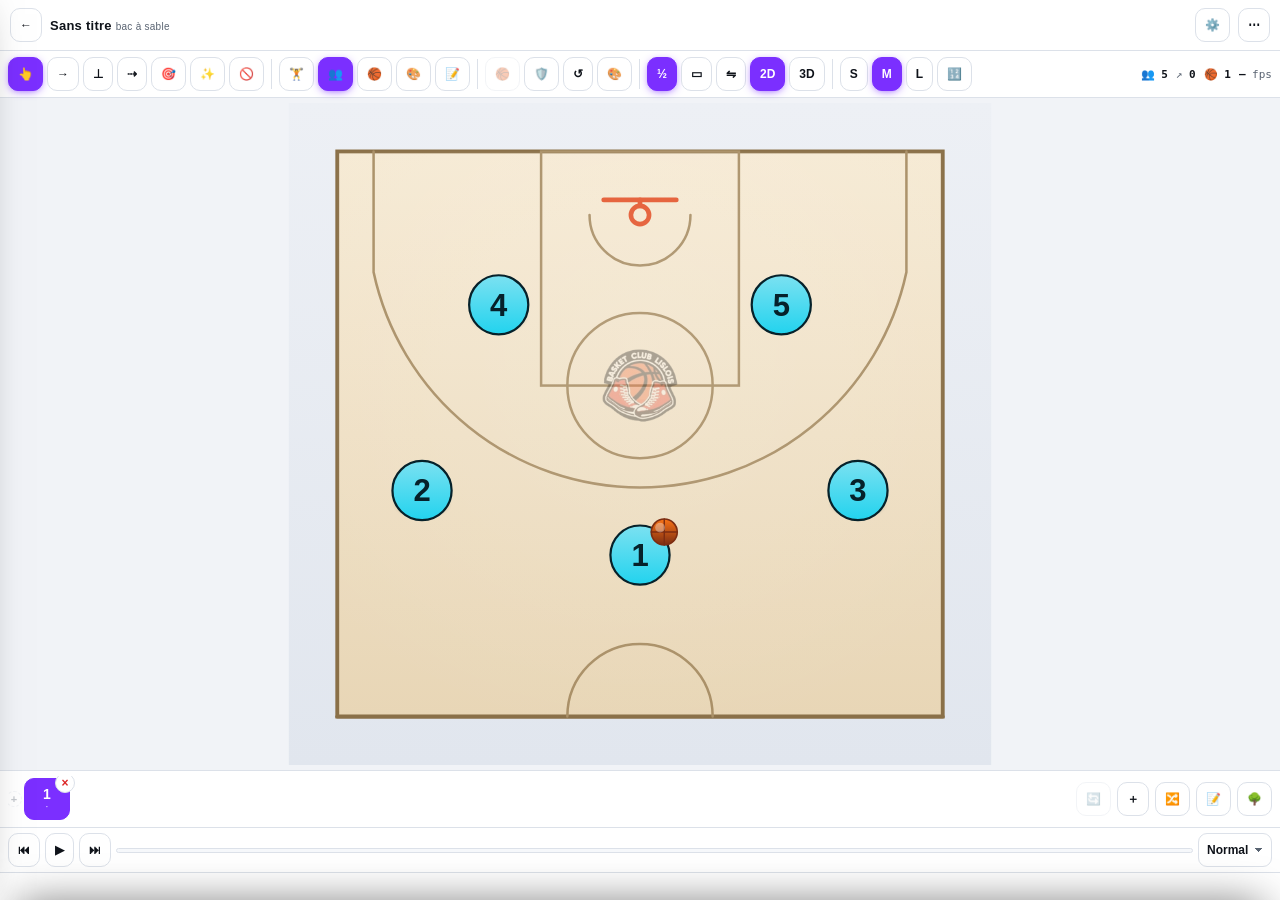
==== commit 0c6fdd26: "Fix training animation ball transfers and player movement" ====
--- a/src/plays-editor-poc.html
+++ b/src/plays-editor-poc.html
@@ -2214,7 +2214,8 @@
     for (i = 0; i < st.arw.length; i++) {
       a = st.arw[i];
       if (!isMoveKind(a.kind)) continue;
-      var d = typeof a.to === 'string' ? p[a.to] : a.to;
+      // Les destinations se lisent dans la photo de départ : mouvements simultanés.
+      var d = typeof a.to === 'string' ? st.pos[a.to] : a.to;
       if (d && p[a.from]) p[a.from] = { x: d.x, y: d.y };
     }
     return p;
@@ -3471,17 +3472,16 @@
     for (i = 0; i < l.length; i++) if (l[i] && l[i].b) n[l[i].b] = (n[l[i].b] || 0) + 1;
     return n;
   }
-  // Ecrit l'evenement de `bid` dans ce temps : UN seul par ballon et par
-  // action, sinon un aller-retour du coach empilerait des trajets fantomes.
-  function evSet(st, bid, to, t) {
-    var l = stEv(st), i, from = null;
-    for (i = l.length - 1; i >= 0; i--) if (l[i].b === bid) { from = l[i].from; l.splice(i, 1); }
-    if (from === null || from === undefined) from = ballStateAt(cur - 1, 1)[bid] || null;
-    // Reposer un ballon la ou il est deja n est pas un evenement : ecrire ce
-    // no-op salirait la chaine sans rien changer a l etat.
-    if (t === 'set' && from === to) return null;
-    l.push({ t: t, b: bid, from: from, to: to });
-    return l[l.length - 1];
+  // Chaque geste ajoute une action au ballon ; la flèche identifie l'action
+  // à retirer quand le coach l'efface, sans détruire le reste de la chaîne.
+  function evSet(st, bid, to, t, from) {
+    var l = stEv(st), current = ballsAt(cur)[bid] || null;
+    if (from === undefined) from = current;
+    if (!to || from === to) return null;
+    // Une nouvelle action prolonge la chaîne ; elle ne remplace pas la réception.
+    var e = { t: t, b: bid, from: from, to: to };
+    l.push(e);
+    return e;
   }
   // ETAT DES BALLONS a l'instant (k, u) — LA source unique de verite.
   // On part de l'init, on rejoue tous les temps d'avant en ENTIER, puis le
@@ -3502,30 +3502,53 @@
   // Un ballon EN VOL n'appartient a personne : sa destination ne devient la
   // verite qu'une fois la fenetre consommee. C'est ce qui rend la sequence
   // « il part / il arrive » lisible sans etat intermediaire a inventer.
+  function evPlan(st, entry) {
+    var here = {}, legs = {}, list = Array.isArray(st.ballEv) ? st.ballEv : [], i, e, from, key;
+    for (key in entry) here[key] = entry[key];
+    for (i = 0; i < list.length; i++) {
+      e = list[i]; if (!e || !e.b || !e.to) continue;
+      from = here[e.b] || null;
+      // Une passe devenue impossible après édition ne crée pas un ballon chez sa destinataire.
+      if (e.t !== 'set' && (!from || (e.from && e.from !== from))) continue;
+      if (from === e.to) continue;
+      (legs[e.b] = legs[e.b] || []).push({ from: from, to: e.to, t: e.t, arrow: e.arrow || null });
+      here[e.b] = e.to;
+    }
+    for (key in legs) {
+      var n = legs[key].filter(function (leg) { return leg.t !== 'set'; }).length, ix = 0;
+      for (i = 0; i < legs[key].length; i++) {
+        e = legs[key][i]; e.win = evWin(e, ix, n);
+        if (e.t !== 'set') ix++;
+      }
+    }
+    return { entry: entry, legs: legs };
+  }
   function evApply(m, st, u) {
-    var l = Array.isArray(st.ballEv) ? st.ballEv : [], n = evCount(st), c = {}, i, e, w, idx;
-    for (i = 0; i < l.length; i++) {
-      e = l[i]; if (!e || !e.b || !e.to) continue;
-      idx = c[e.b] || 0; c[e.b] = idx + 1;
-      w = evWin(e, idx, n[e.b]);
-      if (!w) { m[e.b] = e.to; continue; }        // `set` : vrai des u = 0
-      if (u >= w[1]) m[e.b] = e.to;
-    }
-  }
-  // Le detail du temps k : par ballon, la suite des trajets a jouer.
+    var plan = evPlan(st, m), key, r;
+    for (key in plan.legs) {
+      r = ballWalk(key, plan, u);
+      m[key] = r.holder || null; // En vol : aucune joueuse ne possède le ballon.
+    }
+  }
   function ballLegsAt(k) {
-    var entry = ballStateAt(k - 1, 1), st = steps()[k] || step();
-    var l = Array.isArray(st.ballEv) ? st.ballEv : [], n = evCount(st), c = {}, i, e, idx, w;
-    var here = {}, legs = {}, key;
-    for (key in entry) here[key] = entry[key];
-    for (i = 0; i < l.length; i++) {
-      e = l[i]; if (!e || !e.b || !e.to) continue;
-      idx = c[e.b] || 0; c[e.b] = idx + 1;
-      w = evWin(e, idx, n[e.b]);
-      (legs[e.b] = legs[e.b] || []).push({ from: e.from || here[e.b] || e.to, to: e.to, t: e.t, win: w });
-      here[e.b] = e.to;
-    }
-    return { entry: entry, legs: legs };
+    return evPlan(steps()[k] || step(), ballStateAt(k - 1, 1));
+  }
+  function evRemoveArrow(st, arrow) {
+    if (!arrow || arrow.kind !== 'pass' || !Array.isArray(st.ballEv)) return;
+    // Les anciens documents n'ont pas de lien explicite : apparier une seule action.
+    var fallback = -1, i, e;
+    for (i = 0; i < st.ballEv.length; i++) {
+      e = st.ballEv[i];
+      if (e.arrow === arrow.id) { st.ballEv.splice(i, 1); return; }
+      if (fallback < 0 && !e.arrow && e.t === 'pass' && e.from === arrow.from && e.to === arrow.to) fallback = i;
+    }
+    if (fallback >= 0) st.ballEv.splice(fallback, 1);
+  }
+  function clearTrainingShot(st) {
+    var list = Array.isArray(st.ballEv) ? st.ballEv : [];
+    for (var i = list.length - 1; i >= 0; i--)
+      if (list[i].t === 'shot' && (st.shotBall ? list[i].b === st.shotBall : list[i].from === st.shot)) list.splice(i, 1);
+    st.shot = null; delete st.shotBk; delete st.shotBall;
   }
   // Ou est CE ballon a la fraction u : chez quelqu'un (`holder`), ou en vol
   // entre deux points (`fly`). Aucun appelant ne decide plus tout seul.
@@ -3651,9 +3674,9 @@
     // AU TEMPS 1 c'est l'affectation INITIALE (le decor de depart) ; ensuite
     // c'est un evenement — et s'il venait d'ailleurs, c'en est un qui SE VOIT
     // (rebond, ramassage, depot), pas une teleportation.
-    if (cur === 0 && !bpath.length) ballInit()[tbSel] = target;
+    if (cur === 0 && !bpath.length && !stEv(step()).some(function (e) { return e.b === tbSel; })) ballInit()[tbSel] = target;
     else {
-      var was = ballStateAt(cur - 1, 1)[tbSel] || null;
+      var was = ballsAt(cur)[tbSel] || null;
       evSet(step(), tbSel, target, (was && was !== target) ? 'move' : 'set');
     }
     drawTrainBalls(); tbListSync(); touch();
@@ -3675,7 +3698,7 @@
   // passe qui n'a pas eu lieu. Le ballon est TRANSFÉRÉ (une clé ballon n'a
   // qu'une valeur : l'écrire chez la receveuse le retire de la passeuse).
   function tmPassBall(from, to) {
-    if (!from || !to || from === to) return true;
+    if (!from || !to || from === to) return false;
     var m = ballsAt(cur), list = tmBallList(), mine = [], n2 = 0, i, bid;
     for (i = 0; i < list.length; i++) {
       bid = list[i].id;
@@ -3693,7 +3716,7 @@
     // Si un ballon est armé dans le panneau et qu'il est bien dans les mains
     // de la passeuse, c'est CELUI-LÀ qui part : le coach a désigné lequel.
     var pick = (tbSel && mine.indexOf(tbSel) >= 0) ? tbSel : mine[0];
-    evSet(step(), pick, to, 'pass');
+    var event = evSet(step(), pick, to, 'pass', from);
     // Le ballon est parti : le laisser armé le ferait re-partir au tap suivant.
     tbSel = null;
     drawTrainBalls(); tbListSync();
@@ -3702,7 +3725,7 @@
     // sinon le coach croirait la passeuse libérée alors qu'elle porte encore.
     var left = mine.length - 1;
     toast('🏀 ' + labelOf(from) + ' → ' + labelOf(to) + (left ? ' (il lui en reste ' + left + ')' : ''), 'ok');
-    return true;
+    return event;
   }
   // ── Choisir : quel ballon ? quel panier ? ────────────────────────────
   // v.239 — la passe et le tir prenaient « le premier ballon » et « le panier
@@ -3801,7 +3824,7 @@
   function tmShotTap(id) {
     var st = step();
     if (st.shot === id) {
-      st.shot = null; delete st.shotBk; delete st.shotBall; tmShotArm(null); tbSel = null; tbListSync();
+      clearTrainingShot(st); tmShotArm(null); tbSel = null; drawTrainBalls(); tbListSync();
       drawArrows(); syncInfo(); syncBall(); renderTimeline(); touch();
       toast('Tir annulé — le ballon reste où il est.', 'ok');
       return;
@@ -3840,11 +3863,12 @@
     for (i = 0; i < held.length; i++) if (held[i].v === tbSel) pick = tbSel;
     if (!pick) pick = held[0].v;
     for (i = 0; i < l.length; i++) if (String(l[i].id) === String(bkId)) n = i + 1;
+    clearTrainingShot(st);
     st.shot = from;
     st.shotBk = String(bkId);          // LA cible, plus « le plus proche »
     st.shotBall = pick;                // ET quel ballon vole : la lecture doit
                                        // savoir lequel decoller des mains
-    evSet(st, pick, '@' + bkId, 'shot');   // il part de ses mains vers CE panier
+    evSet(st, pick, '@' + bkId, 'shot', from);   // il part de ses mains vers CE panier
     tbSel = null;
     drawArrows(); drawTrainBalls(); tbListSync(); syncInfo(); syncBall(); renderTimeline(); touch(); setHint();
     toast('🎯 ' + labelOf(from) + ' → ' + (n === 1 ? 'panier principal' : 'panier ' + n), 'ok');
@@ -3913,7 +3937,10 @@
     for (i = 0; i < out.length; i++) {
       r = out[i].r;
       if (r.holder) { out[i].pt = tbSlotPos(r.holder, r.slot, Q); out[i].at = r.holder; continue; }
-      A = tbSlotPos(r.fly.from, 0, Q); B = tbSlotPos(r.fly.to, 0, Q);
+      if (!r.fly) { out[i].pt = null; continue; }
+      // Le ballon quitte un point fixe ; il ne reste pas attaché à la passeuse en vol.
+      A = tbSlotPos(r.fly.from, 0, framePositions(k, r.fly.win[0]));
+      B = tbSlotPos(r.fly.to, 0, framePositions(k, r.fly.win[1]));
       if (!A || !B) { out[i].pt = A || B; continue; }
       // Un tir MONTE (cloche haute), une passe file presque droit : meme
       // quadratique, seule la hauteur du point de controle change.
@@ -4651,7 +4678,9 @@
     // Les ballons multiples vivent dans leur PROPRE calque (ils peuvent être
     // au panier, sans porteuse) : ils ne suivent donc pas le <g> du jeton et
     // doivent être re-posés. Une frame de rAF, un seul jeton en mouvement.
-    if (doc.mode === 'training') tbSoon();
+    // renderFrame fournit p et pose les ballons via tbFrame : un redessin
+    // différé ici les ramènerait à u=0 après CHAQUE frame, y compris la dernière.
+    if (doc.mode === 'training' && !p && !document.body.classList.contains('playing')) tbSoon();
   }
 
   // ── Highlights ───────────────────────────────────────────────────────
@@ -5194,8 +5223,9 @@
       // est celle du terrain : la passeuse doit en tenir un, la receveuse
       // peut déjà en tenir un (elle finit à deux) mais jamais trois. Le cap
       // se vérifie sur l'état RÉSULTANT du temps courant, comme tbAssign().
-      if (mode() === 'training' && !tmPassBall(pending, id)) { pending = null; syncSelection(); setHint(); return; }
-      addArrow('pass', pending, id); pending = null; syncSelection(); return;
+      var ballEvent = mode() === 'training' ? tmPassBall(pending, id) : null;
+      if (mode() === 'training' && !ballEvent) { pending = null; syncSelection(); setHint(); return; }
+      addArrow('pass', pending, id, ballEvent); pending = null; syncSelection(); return;
     }
     // Déplacement / écran : cliquer un autre jeton vaut « va à cet endroit ».
     // On s ARRETE AU CONTACT, jamais sur le centre de l autre : arriver
@@ -5225,7 +5255,7 @@
     if (pending || active) { pending = null; active = null; syncSelection(); setHint(); }
   }
 
-  function addArrow(kind, from, to) {
+  function addArrow(kind, from, to, ballEvent) {
     // Une seule flèche de déplacement par joueuse et par temps : deux
     // destinations pour la même joueuse au même moment ne veut rien dire, et
     // l'animation devrait en choisir une au hasard. La nouvelle remplace.
@@ -5233,7 +5263,9 @@
     if (isMoveKind(kind)) {
       for (i = l.length - 1; i >= 0; i--) if (isMoveKind(l[i].kind) && l[i].from === from) l.splice(i, 1);
     }
-    l.push({ id: uid('w'), kind: kind, from: from, to: to, via: [] });
+    var arrow = { id: uid('w'), kind: kind, from: from, to: to, via: [] };
+    l.push(arrow);
+    if (ballEvent) ballEvent.arrow = arrow.id;
     // v.242 — les fleches FONT le plan de vol des ballons (une passe A→B dit
     // que le ballon PART de A). tmPassBall() repeint avant que la fleche
     // n existe : sans ce repeint-ci, le ballon s affichait deja arrive.
@@ -5241,10 +5273,10 @@
   }
 
   function removeArrow(id) {
-    if (id === '__shot') { step().shot = null; delete step().shotBk; delete step().shotBall; }
+    if (id === '__shot') { clearTrainingShot(step()); }
     else {
       var l = step().arw, i;
-      for (i = 0; i < l.length; i++) if (l[i].id === id) { l.splice(i, 1); break; }
+      for (i = 0; i < l.length; i++) if (l[i].id === id) { evRemoveArrow(step(), l[i]); l.splice(i, 1); break; }
     }
     // Retirer une fleche retire aussi le trajet qu elle decrivait.
     drawArrows(); drawTrainBalls(); syncInfo(); syncBall(); renderTimeline(); touch();
@@ -5711,6 +5743,16 @@
     }
   }
 
+  function framePositions(k, u) {
+    var st = steps()[k], live = clonePos(st.pos), mu = ease(win(u, PLAY.move)), i, m, q;
+    if (pPrepared !== k || !pPaths) return live;
+    for (i = 0; i < pPaths.moves.length; i++) {
+      m = pPaths.moves[i];
+      if (m.len > 0.01) { q = m.el.getPointAtLength(m.len * mu); live[m.id] = { x: q.x, y: q.y }; }
+    }
+    return live;
+  }
+
   // Rend la frame (temps k, fraction u). Écrit UNIQUEMENT des attributs.
   function renderFrame(k, u) {
     var st = steps()[k];
@@ -5719,15 +5761,10 @@
     var p0 = st.pos, id, i;
 
     // 1) positions — la joueuse suit sa courbe, les autres restent en place
-    var live = {};
-    for (id in p0) live[id] = { x: p0[id].x, y: p0[id].y };
+    var live = framePositions(k, u);
     var mu = ease(win(u, PLAY.move));
     for (i = 0; i < pPaths.moves.length; i++) {
       var m = pPaths.moves[i];
-      if (m.len > 0.01) {
-        var q = m.el.getPointAtLength(m.len * mu);
-        live[m.id] = { x: q.x, y: q.y };
-      }
       m.trail.setAttribute('stroke-dashoffset', f(m.len * (1 - mu)));
       // Le trait se colore au rythme du déplacement : 0.25 → 0.9 (linéaire).
       if (!REDUCED_MOTION)
@@ -5936,6 +5973,7 @@
   }
 
   function enterPlay() {
+    if (tbRaf) { cancelAnimationFrame(tbRaf); tbRaf = 0; }
     document.body.classList.add('playing');
     active = null; pending = null;
     syncSelection();
@@ -6870,7 +6908,7 @@
           if (a.kind === 'screen') screens.push(rec); else moves.push(rec);
           if (flat) flat.push({ step: i, kind: a.kind, from: numOf(a.from), to: pt(d), via: via });
         } else {
-          passes.push({ from: numOf(a.from), to: typeof a.to === 'string' ? numOf(a.to) : pt(a.to), via: via });
+          passes.push({ id: a.id, from: numOf(a.from), to: typeof a.to === 'string' ? numOf(a.to) : pt(a.to), via: via });
           if (flat) flat.push({ step: i, kind: 'pass', from: numOf(a.from), to: typeof a.to === 'string' ? numOf(a.to) : pt(a.to), via: via });
         }
       }
@@ -6904,7 +6942,7 @@
       // totalite des temps, et le format ne grossit pas pour eux.
       if (Array.isArray(s.ballEv) && s.ballEv.length)
         o.ball_events = s.ballEv.map(function (e) {
-          return { type: e.t, ball: e.b, from: e.from || null, to: e.to };
+          return { type: e.t, ball: e.b, from: e.from || null, to: e.to, arrow_id: e.arrow || null };
         });
       // v.239 — le panier VISE. Clé absente = « le plus proche », soit tous les
       // plays et tous les ateliers d'avant : le format ne grossit pas pour eux.
@@ -7189,7 +7227,7 @@
         var pf = refId(pick(pa, 'from', 'passer'));
         var ptTo = refId(pick(pa, 'to', 'receiver')) || refPoint(pick(pa, 'to'));
         if (!pf || !ptTo) continue;
-        st.arw.push({ id: uid('w'), kind: 'pass', from: pf, to: ptTo, via: (Array.isArray(pa.via) ? pa.via : []).map(refPoint).filter(Boolean) });
+        st.arw.push({ id: typeof pa.id === 'string' && /^[-a-zA-Z0-9_]+$/.test(pa.id) ? pa.id : uid('w'), kind: 'pass', from: pf, to: ptTo, via: (Array.isArray(pa.via) ? pa.via : []).map(refPoint).filter(Boolean) });
       }
       st.shot = refId(s.shot);
       // v.239 — panier visé. On ne le valide PAS ici (les paniers ne sont pas
@@ -7229,7 +7267,7 @@
           qf = (typeof q.from === 'string' && q.from)
             ? (q.from.charAt(0) === '@' ? q.from : (refId(q.from) || (TOKMAP[q.from] ? q.from : null)))
             : null;
-          evs.push({ t: qt, b: String(q.ball), from: qf, to: qto });
+          evs.push({ t: qt, b: String(q.ball), from: qf, to: qto, arrow: typeof q.arrow_id === 'string' ? q.arrow_id : null });
         }
         if (evs.length) st.ballEv = evs;
       }
